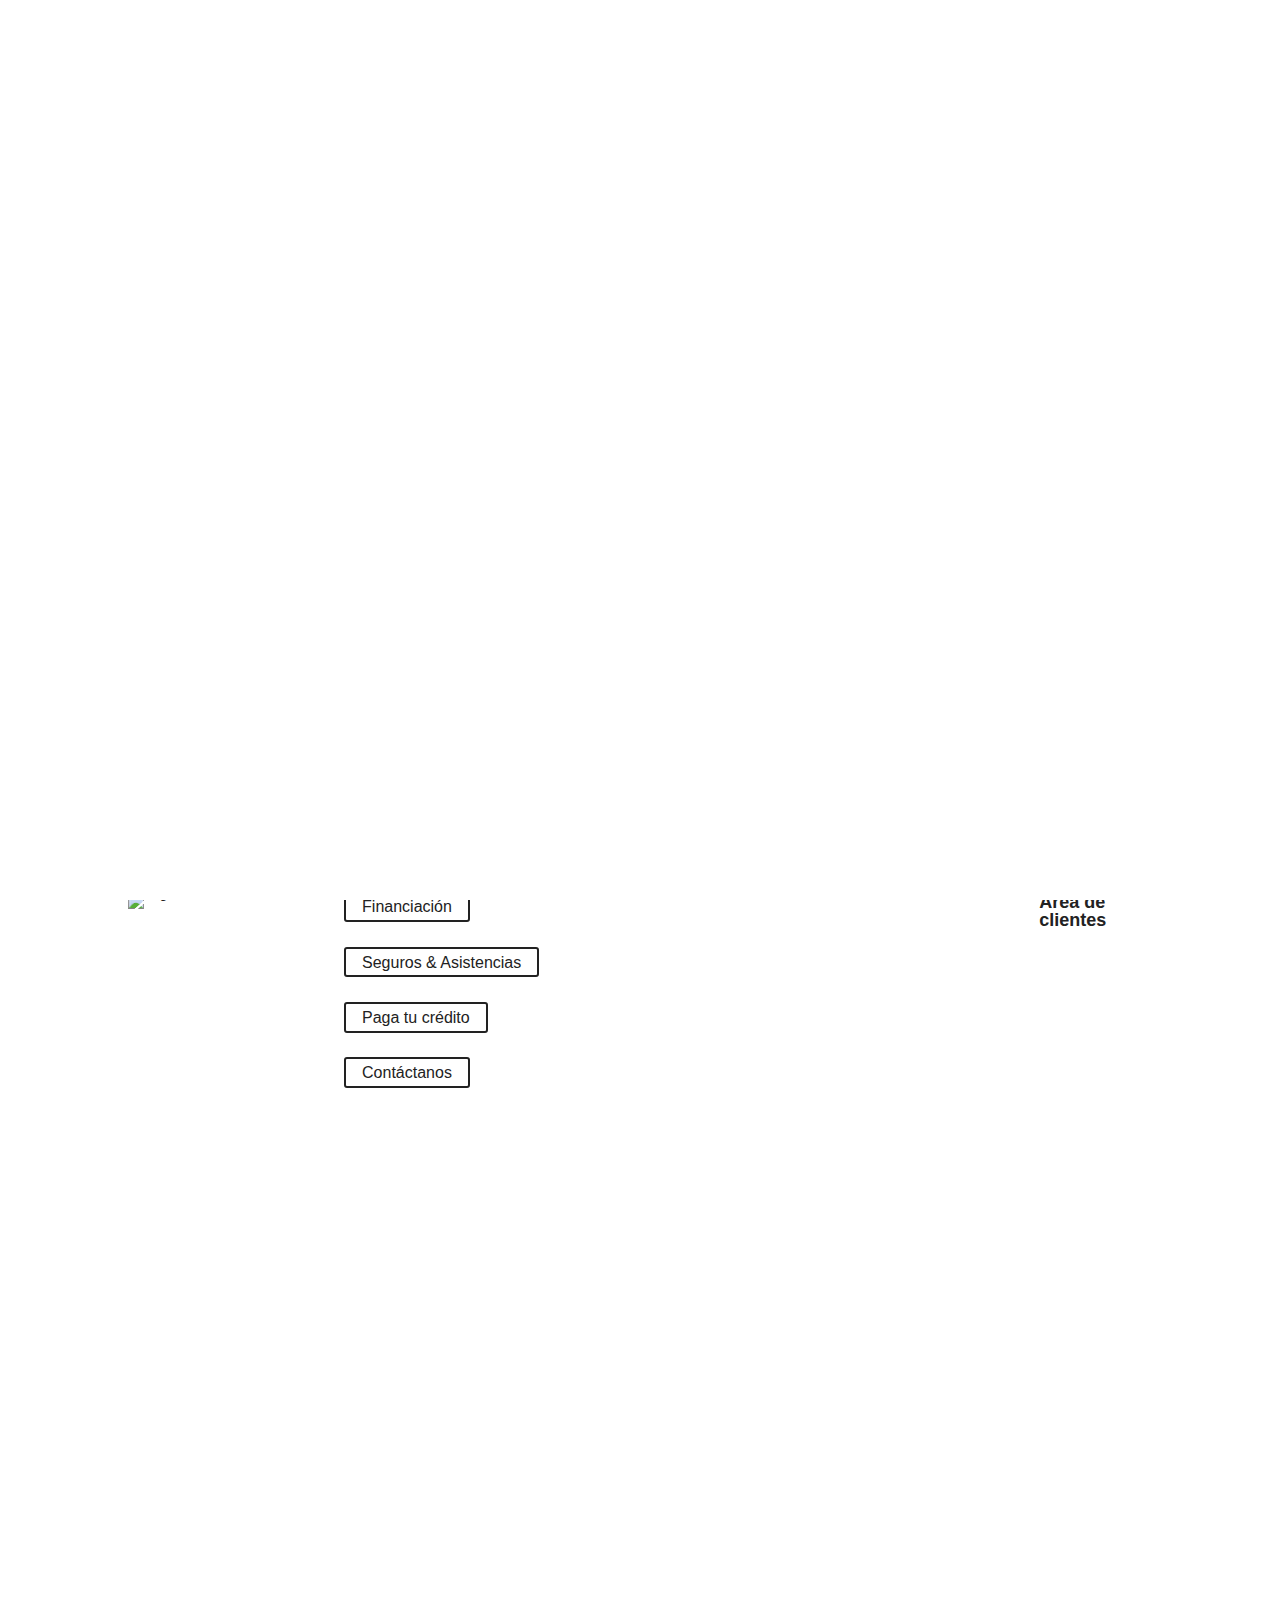
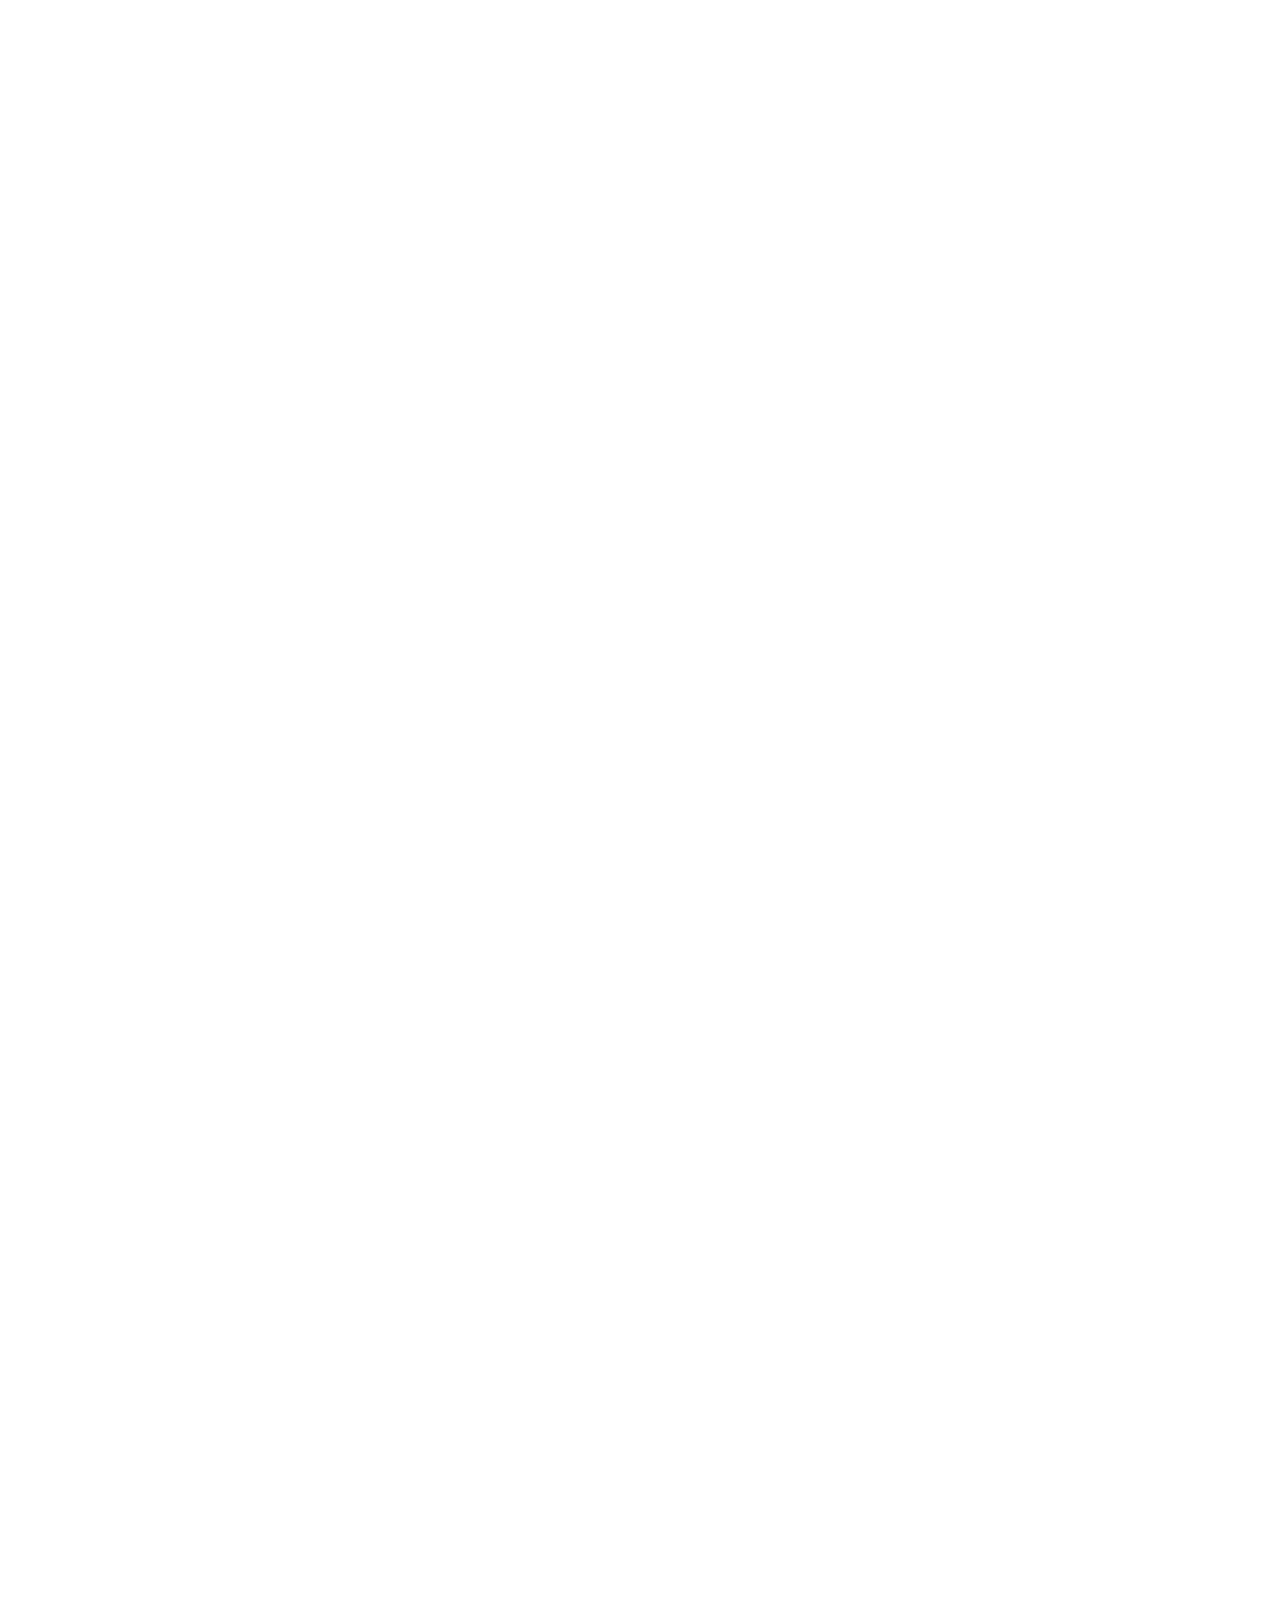
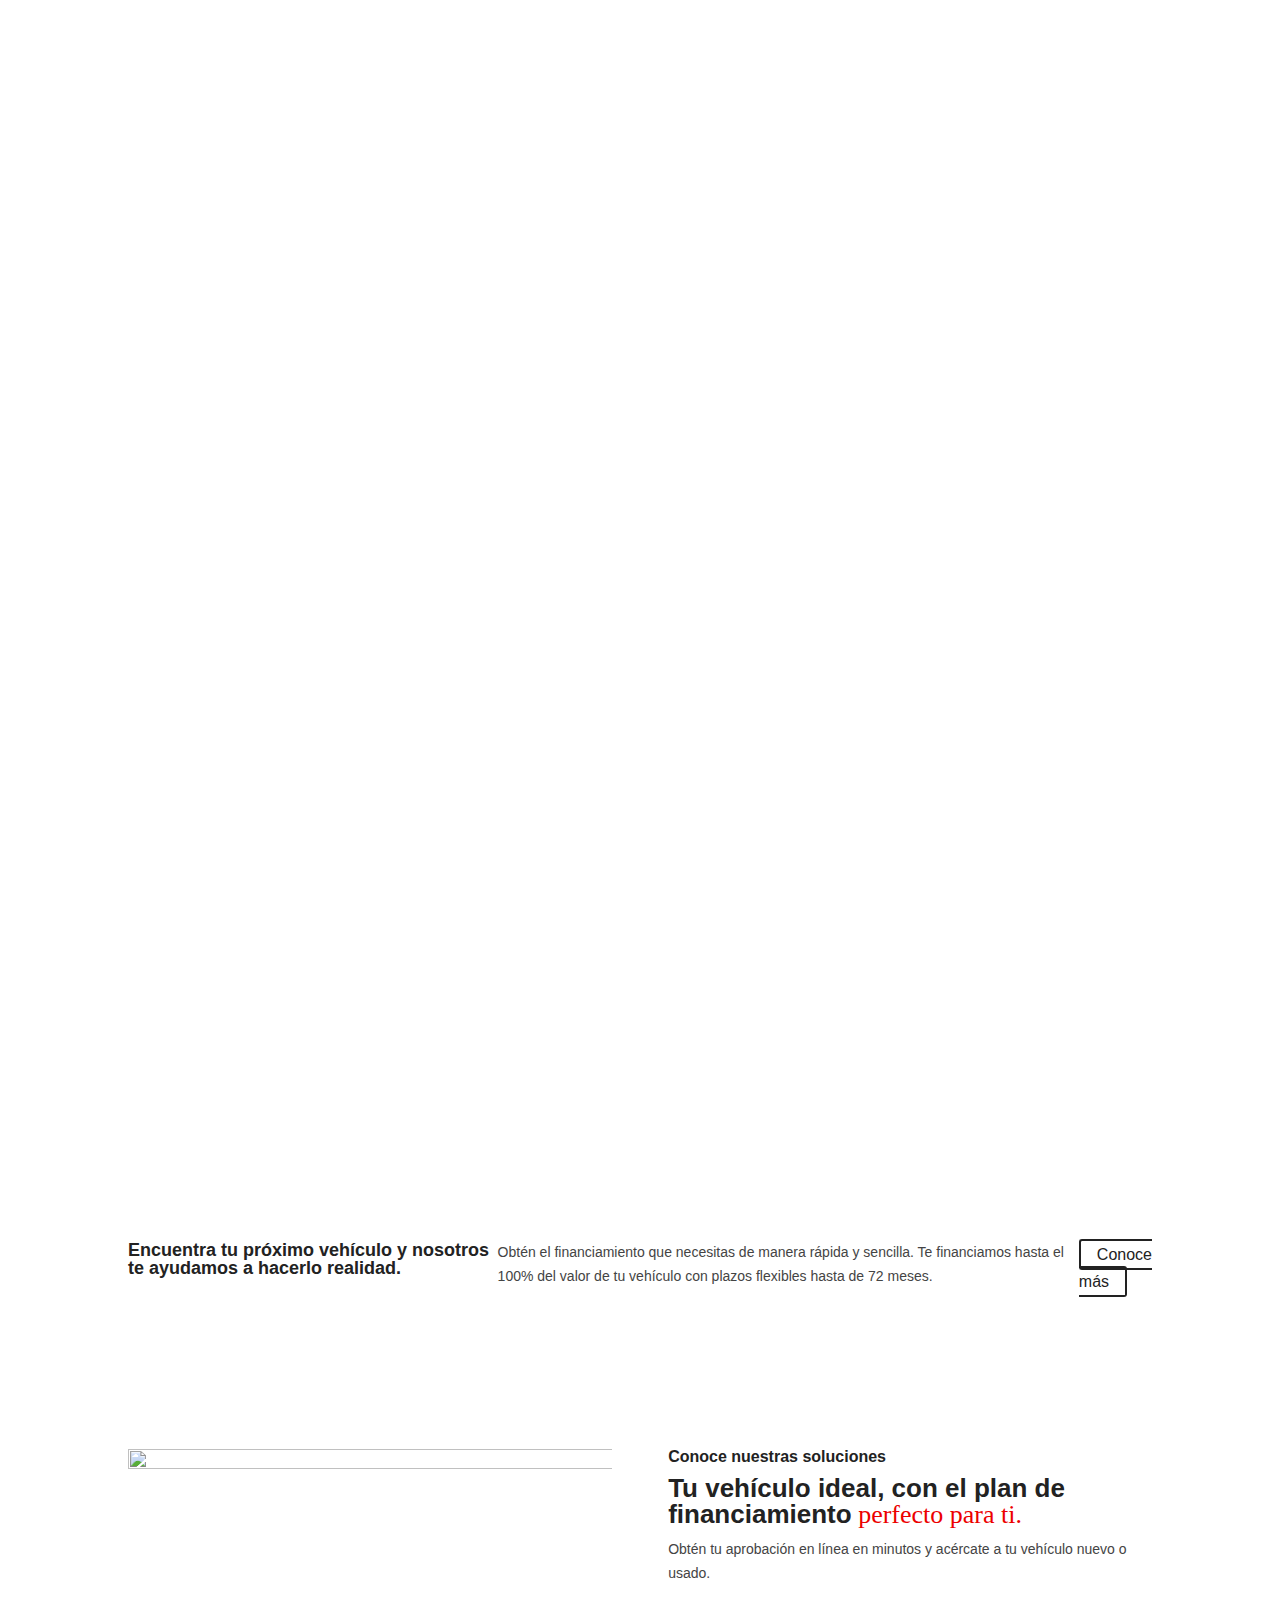
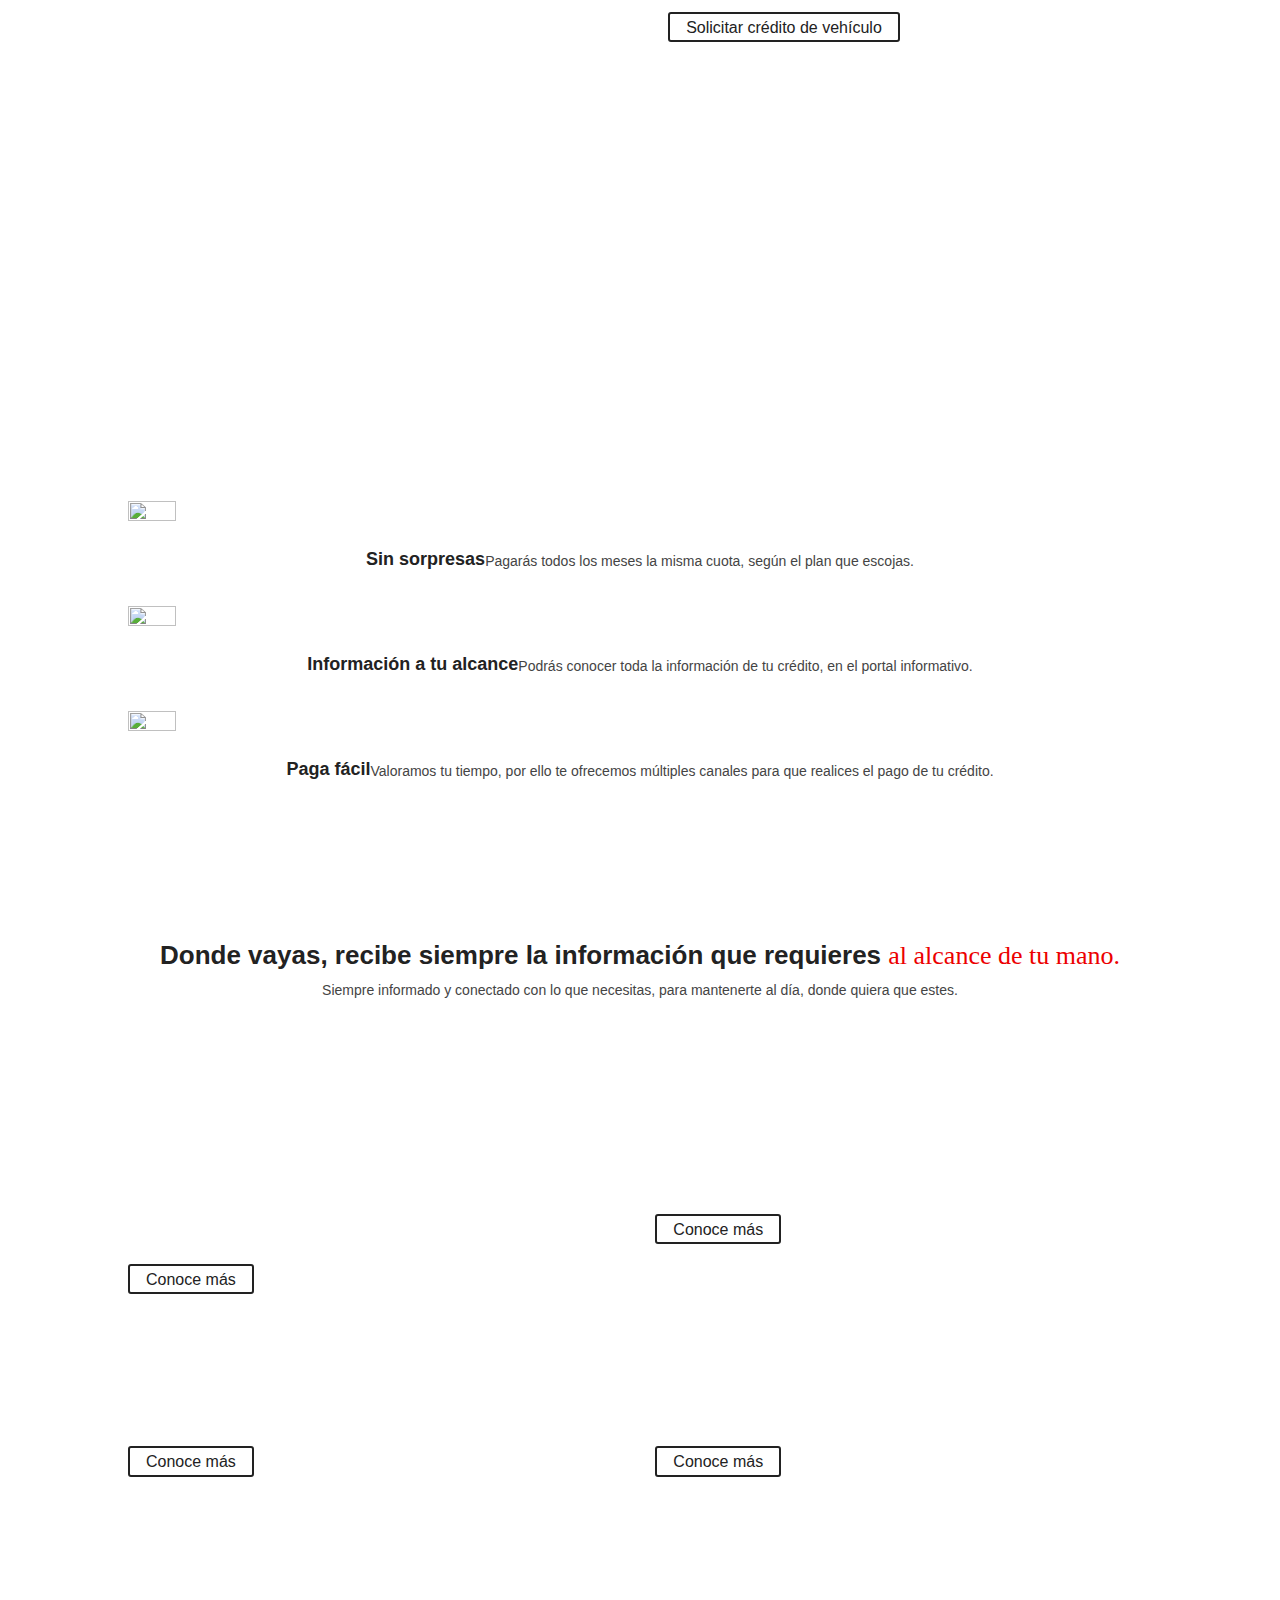
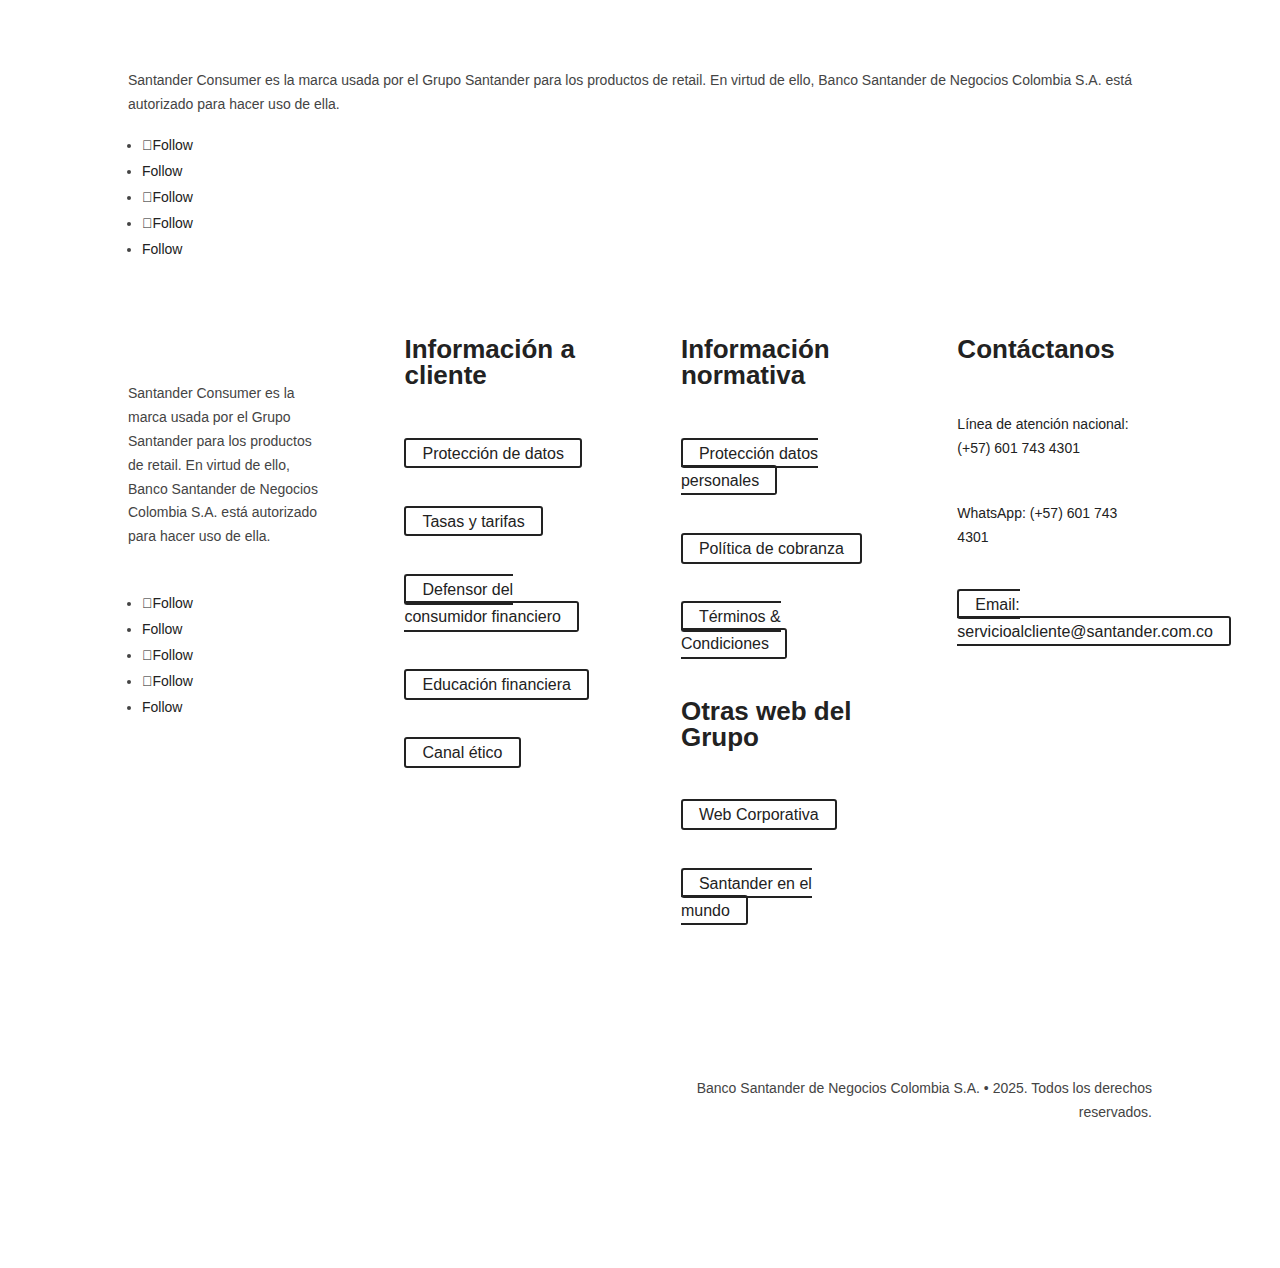
==== index.html @ 18ecd22e "deploy_01" ====
<!DOCTYPE html>
<html lang="en-US">
<head>
	<meta charset="UTF-8">
<meta http-equiv="X-UA-Compatible" content="IE=edge">
	<link rel="pingback" href="https://santanderfinancing.com/xmlrpc.php">

	<script type="text/javascript">document.documentElement.className = 'js';</script>
	
	<style id="et-divi-userfonts">@font-face { font-family: "Santander-Headline"; font-display: swap;  src: url("https://santanderfinancing.com/wp-content/uploads/et-fonts/SantanderMicroText-Bd.otf") format("opentype"); }@font-face { font-family: "SantanderMicroText"; font-display: swap;  src: url("https://santanderfinancing.com/wp-content/uploads/et-fonts/SantanderMicroText.otf") format("opentype"); }</style>
<meta name="robots" content="index, follow, max-image-preview:large, max-snippet:-1, max-video-preview:-1">
<script type="text/javascript">let jqueryParams=[],jQuery=function(r){return jqueryParams=[...jqueryParams,r],jQuery},$=function(r){return jqueryParams=[...jqueryParams,r],$};window.jQuery=jQuery,window.$=jQuery;let customHeadScripts=!1;jQuery.fn=jQuery.prototype={},$.fn=jQuery.prototype={},jQuery.noConflict=function(r){if(window.jQuery)return jQuery=window.jQuery,$=window.jQuery,customHeadScripts=!0,jQuery.noConflict},jQuery.ready=function(r){jqueryParams=[...jqueryParams,r]},$.ready=function(r){jqueryParams=[...jqueryParams,r]},jQuery.load=function(r){jqueryParams=[...jqueryParams,r]},$.load=function(r){jqueryParams=[...jqueryParams,r]},jQuery.fn.ready=function(r){jqueryParams=[...jqueryParams,r]},$.fn.ready=function(r){jqueryParams=[...jqueryParams,r]};</script>
	<!-- This site is optimized with the Yoast SEO plugin v24.2 - https://yoast.com/wordpress/plugins/seo/ -->
	<title>Santander Consumer | Financiamiento, Seguros, Medios de pago</title>
	<meta name="description" content="Conoce nuestros planes de financiamiento, seguros y opciones de pago. Accede al área de clientes y encuentra soluciones a tu medida.">
	<link rel="canonical" href="https://santanderfinancing.com/">
	<meta property="og:locale" content="en_US">
	<meta property="og:type" content="website">
	<meta property="og:title" content="Santander Consumer | Financiamiento, Seguros, Medios de pago">
	<meta property="og:description" content="Conoce nuestros planes de financiamiento, seguros y opciones de pago. Accede al área de clientes y encuentra soluciones a tu medida.">
	<meta property="og:url" content="https://santanderfinancing.com/">
	<meta property="og:site_name" content="Santander Consumer">
	<meta property="article:modified_time" content="2025-03-19T17:20:30+00:00">
	<meta name="twitter:card" content="summary_large_image">
	<script type="application/ld+json" class="yoast-schema-graph">{
	    "@context": "https://schema.org",
	    "@graph": [
	        {
	            "@type": "WebPage",
	            "@id": "https://santanderfinancing.com/",
	            "url": "https://santanderfinancing.com/",
	            "name": "Santander Consumer | Financiamiento, Seguros, Medios de pago",
	            "isPartOf": {
	                "@id": "https://santanderfinancing.com/#website"
	            },
	            "datePublished": "2024-10-29T21:16:27+00:00",
	            "dateModified": "2025-03-19T17:20:30+00:00",
	            "description": "Conoce nuestros planes de financiamiento, seguros y opciones de pago. Accede al área de clientes y encuentra soluciones a tu medida.",
	            "breadcrumb": {
	                "@id": "https://santanderfinancing.com/#breadcrumb"
	            },
	            "inLanguage": "en-US",
	            "potentialAction": [
	                {
	                    "@type": "ReadAction",
	                    "target": [
	                        "https://santanderfinancing.com/"
	                    ]
	                }
	            ]
	        },
	        {
	            "@type": "BreadcrumbList",
	            "@id": "https://santanderfinancing.com/#breadcrumb",
	            "itemListElement": [
	                {
	                    "@type": "ListItem",
	                    "position": 1,
	                    "name": "Home"
	                }
	            ]
	        },
	        {
	            "@type": "WebSite",
	            "@id": "https://santanderfinancing.com/#website",
	            "url": "https://santanderfinancing.com/",
	            "name": "Santander Consumer",
	            "description": "Sencillo Personal Justo",
	            "potentialAction": [
	                {
	                    "@type": "SearchAction",
	                    "target": {
	                        "@type": "EntryPoint",
	                        "urlTemplate": "https://santanderfinancing.com/?s={search_term_string}"
	                    },
	                    "query-input": {
	                        "@type": "PropertyValueSpecification",
	                        "valueRequired": true,
	                        "valueName": "search_term_string"
	                    }
	                }
	            ],
	            "inLanguage": "en-US"
	        }
	    ]
	}</script>
	<!-- / Yoast SEO plugin. -->


<link rel="dns-prefetch" href="//js.hs-scripts.com">
<link rel="dns-prefetch" href="//www.googletagmanager.com">
<link rel="alternate" type="application/rss+xml" title="Santander Consumer &raquo; Feed" href="https://santanderfinancing.com/feed/">
<link rel="alternate" type="application/rss+xml" title="Santander Consumer &raquo; Comments Feed" href="https://santanderfinancing.com/comments/feed/">
<meta content="Divi Child v.4.27.2.1728406408" name="generator">
<style id="wp-block-library-theme-inline-css" type="text/css">.wp-block-audio :where(figcaption){color:#555;font-size:13px;text-align:center}.is-dark-theme .wp-block-audio :where(figcaption){color:#ffffffa6}.wp-block-audio{margin:0 0 1em}.wp-block-code{border:1px solid #ccc;border-radius:4px;font-family:Menlo,Consolas,monaco,monospace;padding:.8em 1em}.wp-block-embed :where(figcaption){color:#555;font-size:13px;text-align:center}.is-dark-theme .wp-block-embed :where(figcaption){color:#ffffffa6}.wp-block-embed{margin:0 0 1em}.blocks-gallery-caption{color:#555;font-size:13px;text-align:center}.is-dark-theme .blocks-gallery-caption{color:#ffffffa6}:root :where(.wp-block-image figcaption){color:#555;font-size:13px;text-align:center}.is-dark-theme :root :where(.wp-block-image figcaption){color:#ffffffa6}.wp-block-image{margin:0 0 1em}.wp-block-pullquote{border-bottom:4px solid;border-top:4px solid;color:currentColor;margin-bottom:1.75em}.wp-block-pullquote cite,.wp-block-pullquote footer,.wp-block-pullquote__citation{color:currentColor;font-size:.8125em;font-style:normal;text-transform:uppercase}.wp-block-quote{border-left:.25em solid;margin:0 0 1.75em;padding-left:1em}.wp-block-quote cite,.wp-block-quote footer{color:currentColor;font-size:.8125em;font-style:normal;position:relative}.wp-block-quote:where(.has-text-align-right){border-left:none;border-right:.25em solid;padding-left:0;padding-right:1em}.wp-block-quote:where(.has-text-align-center){border:none;padding-left:0}.wp-block-quote.is-large,.wp-block-quote.is-style-large,.wp-block-quote:where(.is-style-plain){border:none}.wp-block-search .wp-block-search__label{font-weight:700}.wp-block-search__button{border:1px solid #ccc;padding:.375em .625em}:where(.wp-block-group.has-background){padding:1.25em 2.375em}.wp-block-separator.has-css-opacity{opacity:.4}.wp-block-separator{border:none;border-bottom:2px solid;margin-left:auto;margin-right:auto}.wp-block-separator.has-alpha-channel-opacity{opacity:1}.wp-block-separator:not(.is-style-wide):not(.is-style-dots){width:100px}.wp-block-separator.has-background:not(.is-style-dots){border-bottom:none;height:1px}.wp-block-separator.has-background:not(.is-style-wide):not(.is-style-dots){height:2px}.wp-block-table{margin:0 0 1em}.wp-block-table td,.wp-block-table th{word-break:normal}.wp-block-table :where(figcaption){color:#555;font-size:13px;text-align:center}.is-dark-theme .wp-block-table :where(figcaption){color:#ffffffa6}.wp-block-video :where(figcaption){color:#555;font-size:13px;text-align:center}.is-dark-theme .wp-block-video :where(figcaption){color:#ffffffa6}.wp-block-video{margin:0 0 1em}:root :where(.wp-block-template-part.has-background){margin-bottom:0;margin-top:0;padding:1.25em 2.375em}</style>
<style id="global-styles-inline-css" type="text/css">:root{--wp--preset--aspect-ratio--square: 1;--wp--preset--aspect-ratio--4-3: 4/3;--wp--preset--aspect-ratio--3-4: 3/4;--wp--preset--aspect-ratio--3-2: 3/2;--wp--preset--aspect-ratio--2-3: 2/3;--wp--preset--aspect-ratio--16-9: 16/9;--wp--preset--aspect-ratio--9-16: 9/16;--wp--preset--color--black: #000000;--wp--preset--color--cyan-bluish-gray: #abb8c3;--wp--preset--color--white: #ffffff;--wp--preset--color--pale-pink: #f78da7;--wp--preset--color--vivid-red: #cf2e2e;--wp--preset--color--luminous-vivid-orange: #ff6900;--wp--preset--color--luminous-vivid-amber: #fcb900;--wp--preset--color--light-green-cyan: #7bdcb5;--wp--preset--color--vivid-green-cyan: #00d084;--wp--preset--color--pale-cyan-blue: #8ed1fc;--wp--preset--color--vivid-cyan-blue: #0693e3;--wp--preset--color--vivid-purple: #9b51e0;--wp--preset--gradient--vivid-cyan-blue-to-vivid-purple: linear-gradient(135deg,rgba(6,147,227,1) 0%,rgb(155,81,224) 100%);--wp--preset--gradient--light-green-cyan-to-vivid-green-cyan: linear-gradient(135deg,rgb(122,220,180) 0%,rgb(0,208,130) 100%);--wp--preset--gradient--luminous-vivid-amber-to-luminous-vivid-orange: linear-gradient(135deg,rgba(252,185,0,1) 0%,rgba(255,105,0,1) 100%);--wp--preset--gradient--luminous-vivid-orange-to-vivid-red: linear-gradient(135deg,rgba(255,105,0,1) 0%,rgb(207,46,46) 100%);--wp--preset--gradient--very-light-gray-to-cyan-bluish-gray: linear-gradient(135deg,rgb(238,238,238) 0%,rgb(169,184,195) 100%);--wp--preset--gradient--cool-to-warm-spectrum: linear-gradient(135deg,rgb(74,234,220) 0%,rgb(151,120,209) 20%,rgb(207,42,186) 40%,rgb(238,44,130) 60%,rgb(251,105,98) 80%,rgb(254,248,76) 100%);--wp--preset--gradient--blush-light-purple: linear-gradient(135deg,rgb(255,206,236) 0%,rgb(152,150,240) 100%);--wp--preset--gradient--blush-bordeaux: linear-gradient(135deg,rgb(254,205,165) 0%,rgb(254,45,45) 50%,rgb(107,0,62) 100%);--wp--preset--gradient--luminous-dusk: linear-gradient(135deg,rgb(255,203,112) 0%,rgb(199,81,192) 50%,rgb(65,88,208) 100%);--wp--preset--gradient--pale-ocean: linear-gradient(135deg,rgb(255,245,203) 0%,rgb(182,227,212) 50%,rgb(51,167,181) 100%);--wp--preset--gradient--electric-grass: linear-gradient(135deg,rgb(202,248,128) 0%,rgb(113,206,126) 100%);--wp--preset--gradient--midnight: linear-gradient(135deg,rgb(2,3,129) 0%,rgb(40,116,252) 100%);--wp--preset--font-size--small: 13px;--wp--preset--font-size--medium: 20px;--wp--preset--font-size--large: 36px;--wp--preset--font-size--x-large: 42px;--wp--preset--spacing--20: 0.44rem;--wp--preset--spacing--30: 0.67rem;--wp--preset--spacing--40: 1rem;--wp--preset--spacing--50: 1.5rem;--wp--preset--spacing--60: 2.25rem;--wp--preset--spacing--70: 3.38rem;--wp--preset--spacing--80: 5.06rem;--wp--preset--shadow--natural: 6px 6px 9px rgba(0, 0, 0, 0.2);--wp--preset--shadow--deep: 12px 12px 50px rgba(0, 0, 0, 0.4);--wp--preset--shadow--sharp: 6px 6px 0px rgba(0, 0, 0, 0.2);--wp--preset--shadow--outlined: 6px 6px 0px -3px rgba(255, 255, 255, 1), 6px 6px rgba(0, 0, 0, 1);--wp--preset--shadow--crisp: 6px 6px 0px rgba(0, 0, 0, 1);}:root { --wp--style--global--content-size: 823px;--wp--style--global--wide-size: 1080px; }:where(body) { margin: 0; }.wp-site-blocks > .alignleft { float: left; margin-right: 2em; }.wp-site-blocks > .alignright { float: right; margin-left: 2em; }.wp-site-blocks > .aligncenter { justify-content: center; margin-left: auto; margin-right: auto; }:where(.is-layout-flex){gap: 0.5em;}:where(.is-layout-grid){gap: 0.5em;}.is-layout-flow > .alignleft{float: left;margin-inline-start: 0;margin-inline-end: 2em;}.is-layout-flow > .alignright{float: right;margin-inline-start: 2em;margin-inline-end: 0;}.is-layout-flow > .aligncenter{margin-left: auto !important;margin-right: auto !important;}.is-layout-constrained > .alignleft{float: left;margin-inline-start: 0;margin-inline-end: 2em;}.is-layout-constrained > .alignright{float: right;margin-inline-start: 2em;margin-inline-end: 0;}.is-layout-constrained > .aligncenter{margin-left: auto !important;margin-right: auto !important;}.is-layout-constrained > :where(:not(.alignleft):not(.alignright):not(.alignfull)){max-width: var(--wp--style--global--content-size);margin-left: auto !important;margin-right: auto !important;}.is-layout-constrained > .alignwide{max-width: var(--wp--style--global--wide-size);}body .is-layout-flex{display: flex;}.is-layout-flex{flex-wrap: wrap;align-items: center;}.is-layout-flex > :is(*, div){margin: 0;}body .is-layout-grid{display: grid;}.is-layout-grid > :is(*, div){margin: 0;}body{padding-top: 0px;padding-right: 0px;padding-bottom: 0px;padding-left: 0px;}:root :where(.wp-element-button, .wp-block-button__link){background-color: #32373c;border-width: 0;color: #fff;font-family: inherit;font-size: inherit;line-height: inherit;padding: calc(0.667em + 2px) calc(1.333em + 2px);text-decoration: none;}.has-black-color{color: var(--wp--preset--color--black) !important;}.has-cyan-bluish-gray-color{color: var(--wp--preset--color--cyan-bluish-gray) !important;}.has-white-color{color: var(--wp--preset--color--white) !important;}.has-pale-pink-color{color: var(--wp--preset--color--pale-pink) !important;}.has-vivid-red-color{color: var(--wp--preset--color--vivid-red) !important;}.has-luminous-vivid-orange-color{color: var(--wp--preset--color--luminous-vivid-orange) !important;}.has-luminous-vivid-amber-color{color: var(--wp--preset--color--luminous-vivid-amber) !important;}.has-light-green-cyan-color{color: var(--wp--preset--color--light-green-cyan) !important;}.has-vivid-green-cyan-color{color: var(--wp--preset--color--vivid-green-cyan) !important;}.has-pale-cyan-blue-color{color: var(--wp--preset--color--pale-cyan-blue) !important;}.has-vivid-cyan-blue-color{color: var(--wp--preset--color--vivid-cyan-blue) !important;}.has-vivid-purple-color{color: var(--wp--preset--color--vivid-purple) !important;}.has-black-background-color{background-color: var(--wp--preset--color--black) !important;}.has-cyan-bluish-gray-background-color{background-color: var(--wp--preset--color--cyan-bluish-gray) !important;}.has-white-background-color{background-color: var(--wp--preset--color--white) !important;}.has-pale-pink-background-color{background-color: var(--wp--preset--color--pale-pink) !important;}.has-vivid-red-background-color{background-color: var(--wp--preset--color--vivid-red) !important;}.has-luminous-vivid-orange-background-color{background-color: var(--wp--preset--color--luminous-vivid-orange) !important;}.has-luminous-vivid-amber-background-color{background-color: var(--wp--preset--color--luminous-vivid-amber) !important;}.has-light-green-cyan-background-color{background-color: var(--wp--preset--color--light-green-cyan) !important;}.has-vivid-green-cyan-background-color{background-color: var(--wp--preset--color--vivid-green-cyan) !important;}.has-pale-cyan-blue-background-color{background-color: var(--wp--preset--color--pale-cyan-blue) !important;}.has-vivid-cyan-blue-background-color{background-color: var(--wp--preset--color--vivid-cyan-blue) !important;}.has-vivid-purple-background-color{background-color: var(--wp--preset--color--vivid-purple) !important;}.has-black-border-color{border-color: var(--wp--preset--color--black) !important;}.has-cyan-bluish-gray-border-color{border-color: var(--wp--preset--color--cyan-bluish-gray) !important;}.has-white-border-color{border-color: var(--wp--preset--color--white) !important;}.has-pale-pink-border-color{border-color: var(--wp--preset--color--pale-pink) !important;}.has-vivid-red-border-color{border-color: var(--wp--preset--color--vivid-red) !important;}.has-luminous-vivid-orange-border-color{border-color: var(--wp--preset--color--luminous-vivid-orange) !important;}.has-luminous-vivid-amber-border-color{border-color: var(--wp--preset--color--luminous-vivid-amber) !important;}.has-light-green-cyan-border-color{border-color: var(--wp--preset--color--light-green-cyan) !important;}.has-vivid-green-cyan-border-color{border-color: var(--wp--preset--color--vivid-green-cyan) !important;}.has-pale-cyan-blue-border-color{border-color: var(--wp--preset--color--pale-cyan-blue) !important;}.has-vivid-cyan-blue-border-color{border-color: var(--wp--preset--color--vivid-cyan-blue) !important;}.has-vivid-purple-border-color{border-color: var(--wp--preset--color--vivid-purple) !important;}.has-vivid-cyan-blue-to-vivid-purple-gradient-background{background: var(--wp--preset--gradient--vivid-cyan-blue-to-vivid-purple) !important;}.has-light-green-cyan-to-vivid-green-cyan-gradient-background{background: var(--wp--preset--gradient--light-green-cyan-to-vivid-green-cyan) !important;}.has-luminous-vivid-amber-to-luminous-vivid-orange-gradient-background{background: var(--wp--preset--gradient--luminous-vivid-amber-to-luminous-vivid-orange) !important;}.has-luminous-vivid-orange-to-vivid-red-gradient-background{background: var(--wp--preset--gradient--luminous-vivid-orange-to-vivid-red) !important;}.has-very-light-gray-to-cyan-bluish-gray-gradient-background{background: var(--wp--preset--gradient--very-light-gray-to-cyan-bluish-gray) !important;}.has-cool-to-warm-spectrum-gradient-background{background: var(--wp--preset--gradient--cool-to-warm-spectrum) !important;}.has-blush-light-purple-gradient-background{background: var(--wp--preset--gradient--blush-light-purple) !important;}.has-blush-bordeaux-gradient-background{background: var(--wp--preset--gradient--blush-bordeaux) !important;}.has-luminous-dusk-gradient-background{background: var(--wp--preset--gradient--luminous-dusk) !important;}.has-pale-ocean-gradient-background{background: var(--wp--preset--gradient--pale-ocean) !important;}.has-electric-grass-gradient-background{background: var(--wp--preset--gradient--electric-grass) !important;}.has-midnight-gradient-background{background: var(--wp--preset--gradient--midnight) !important;}.has-small-font-size{font-size: var(--wp--preset--font-size--small) !important;}.has-medium-font-size{font-size: var(--wp--preset--font-size--medium) !important;}.has-large-font-size{font-size: var(--wp--preset--font-size--large) !important;}.has-x-large-font-size{font-size: var(--wp--preset--font-size--x-large) !important;}
:where(.wp-block-post-template.is-layout-flex){gap: 1.25em;}:where(.wp-block-post-template.is-layout-grid){gap: 1.25em;}
:where(.wp-block-columns.is-layout-flex){gap: 2em;}:where(.wp-block-columns.is-layout-grid){gap: 2em;}
:root :where(.wp-block-pullquote){font-size: 1.5em;line-height: 1.6;}</style>
<link rel="stylesheet" id="dica-lightbox-styles-css" href="https://santanderfinancing.com/wp-content/plugins/dg-divi-carousel/styles/light-box-styles.css?ver=2.0.26" type="text/css" media="all">
<link rel="stylesheet" id="swipe-style-css" href="https://santanderfinancing.com/wp-content/plugins/dg-divi-carousel/styles/swiper.min.css?ver=2.0.26" type="text/css" media="all">
<style id="divi-style-parent-inline-inline-css" type="text/css">/*!
Theme Name: Divi
Theme URI: http://www.elegantthemes.com/gallery/divi/
Version: 4.27.4
Description: Smart. Flexible. Beautiful. Divi is the most powerful theme in our collection.
Author: Elegant Themes
Author URI: http://www.elegantthemes.com
License: GNU General Public License v2
License URI: http://www.gnu.org/licenses/gpl-2.0.html
*/

a,abbr,acronym,address,applet,b,big,blockquote,body,center,cite,code,dd,del,dfn,div,dl,dt,em,fieldset,font,form,h1,h2,h3,h4,h5,h6,html,i,iframe,img,ins,kbd,label,legend,li,object,ol,p,pre,q,s,samp,small,span,strike,strong,sub,sup,tt,u,ul,var{margin:0;padding:0;border:0;outline:0;font-size:100%;-ms-text-size-adjust:100%;-webkit-text-size-adjust:100%;vertical-align:baseline;background:transparent}body{line-height:1}ol,ul{list-style:none}blockquote,q{quotes:none}blockquote:after,blockquote:before,q:after,q:before{content:"";content:none}blockquote{margin:20px 0 30px;border-left:5px solid;padding-left:20px}:focus{outline:0}del{text-decoration:line-through}pre{overflow:auto;padding:10px}figure{margin:0}table{border-collapse:collapse;border-spacing:0}article,aside,footer,header,hgroup,nav,section{display:block}body{font-family:Open Sans,Arial,sans-serif;font-size:14px;color:#666;background-color:#fff;line-height:1.7em;font-weight:500;-webkit-font-smoothing:antialiased;-moz-osx-font-smoothing:grayscale}body.page-template-page-template-blank-php #page-container{padding-top:0!important}body.et_cover_background{background-size:cover!important;background-position:top!important;background-repeat:no-repeat!important;background-attachment:fixed}a{color:#2ea3f2}a,a:hover{text-decoration:none}p{padding-bottom:1em}p:not(.has-background):last-of-type{padding-bottom:0}p.et_normal_padding{padding-bottom:1em}strong{font-weight:700}cite,em,i{font-style:italic}code,pre{font-family:Courier New,monospace;margin-bottom:10px}ins{text-decoration:none}sub,sup{height:0;line-height:1;position:relative;vertical-align:baseline}sup{bottom:.8em}sub{top:.3em}dl{margin:0 0 1.5em}dl dt{font-weight:700}dd{margin-left:1.5em}blockquote p{padding-bottom:0}embed,iframe,object,video{max-width:100%}h1,h2,h3,h4,h5,h6{color:#333;padding-bottom:10px;line-height:1em;font-weight:500}h1 a,h2 a,h3 a,h4 a,h5 a,h6 a{color:inherit}h1{font-size:30px}h2{font-size:26px}h3{font-size:22px}h4{font-size:18px}h5{font-size:16px}h6{font-size:14px}input{-webkit-appearance:none}input[type=checkbox]{-webkit-appearance:checkbox}input[type=radio]{-webkit-appearance:radio}input.text,input.title,input[type=email],input[type=password],input[type=tel],input[type=text],select,textarea{background-color:#fff;border:1px solid #bbb;padding:2px;color:#4e4e4e}input.text:focus,input.title:focus,input[type=text]:focus,select:focus,textarea:focus{border-color:#2d3940;color:#3e3e3e}input.text,input.title,input[type=text],select,textarea{margin:0}textarea{padding:4px}button,input,select,textarea{font-family:inherit}img{max-width:100%;height:auto}.clear{clear:both}br.clear{margin:0;padding:0}.pagination{clear:both}#et_search_icon:hover,.et-social-icon a:hover,.et_password_protected_form .et_submit_button,.form-submit .et_pb_buttontton.alt.disabled,.nav-single a,.posted_in a{color:#2ea3f2}.et-search-form,blockquote{border-color:#2ea3f2}#main-content{background-color:#fff}.container{width:80%;max-width:1080px;margin:auto;position:relative}body:not(.et-tb) #main-content .container,body:not(.et-tb-has-header) #main-content .container{padding-top:58px}.et_full_width_page #main-content .container:before{display:none}.main_title{margin-bottom:20px}.et_password_protected_form .et_submit_button:hover,.form-submit .et_pb_button:hover{background:rgba(0,0,0,.05)}.et_button_icon_visible .et_pb_button{padding-right:2em;padding-left:.7em}.et_button_icon_visible .et_pb_button:after{opacity:1;margin-left:0}.et_button_left .et_pb_button:hover:after{left:.15em}.et_button_left .et_pb_button:after{margin-left:0;left:1em}.et_button_icon_visible.et_button_left .et_pb_button,.et_button_left .et_pb_button:hover,.et_button_left .et_pb_module .et_pb_button:hover{padding-left:2em;padding-right:.7em}.et_button_icon_visible.et_button_left .et_pb_button:after,.et_button_left .et_pb_button:hover:after{left:.15em}.et_password_protected_form .et_submit_button:hover,.form-submit .et_pb_button:hover{padding:.3em 1em}.et_button_no_icon .et_pb_button:after{display:none}.et_button_no_icon.et_button_icon_visible.et_button_left .et_pb_button,.et_button_no_icon.et_button_left .et_pb_button:hover,.et_button_no_icon .et_pb_button,.et_button_no_icon .et_pb_button:hover{padding:.3em 1em!important}.et_button_custom_icon .et_pb_button:after{line-height:1.7em}.et_button_custom_icon.et_button_icon_visible .et_pb_button:after,.et_button_custom_icon .et_pb_button:hover:after{margin-left:.3em}#left-area .post_format-post-format-gallery .wp-block-gallery:first-of-type{padding:0;margin-bottom:-16px}.entry-content table:not(.variations){border:1px solid #eee;margin:0 0 15px;text-align:left;width:100%}.entry-content thead th,.entry-content tr th{color:#555;font-weight:700;padding:9px 24px}.entry-content tr td{border-top:1px solid #eee;padding:6px 24px}#left-area ul,.entry-content ul,.et-l--body ul,.et-l--footer ul,.et-l--header ul{list-style-type:disc;padding:0 0 23px 1em;line-height:26px}#left-area ol,.entry-content ol,.et-l--body ol,.et-l--footer ol,.et-l--header ol{list-style-type:decimal;list-style-position:inside;padding:0 0 23px;line-height:26px}#left-area ul li ul,.entry-content ul li ol{padding:2px 0 2px 20px}#left-area ol li ul,.entry-content ol li ol,.et-l--body ol li ol,.et-l--footer ol li ol,.et-l--header ol li ol{padding:2px 0 2px 35px}#left-area ul.wp-block-gallery{display:-webkit-box;display:-ms-flexbox;display:flex;-ms-flex-wrap:wrap;flex-wrap:wrap;list-style-type:none;padding:0}#left-area ul.products{padding:0!important;line-height:1.7!important;list-style:none!important}.gallery-item a{display:block}.gallery-caption,.gallery-item a{width:90%}#wpadminbar{z-index:100001}#left-area .post-meta{font-size:14px;padding-bottom:15px}#left-area .post-meta a{text-decoration:none;color:#666}#left-area .et_featured_image{padding-bottom:7px}.single .post{padding-bottom:25px}body.single .et_audio_content{margin-bottom:-6px}.nav-single a{text-decoration:none;color:#2ea3f2;font-size:14px;font-weight:400}.nav-previous{float:left}.nav-next{float:right}.et_password_protected_form p input{background-color:#eee;border:none!important;width:100%!important;border-radius:0!important;font-size:14px;color:#999!important;padding:16px!important;-webkit-box-sizing:border-box;box-sizing:border-box}.et_password_protected_form label{display:none}.et_password_protected_form .et_submit_button{font-family:inherit;display:block;float:right;margin:8px auto 0;cursor:pointer}.post-password-required p.nocomments.container{max-width:100%}.post-password-required p.nocomments.container:before{display:none}.aligncenter,div.post .new-post .aligncenter{display:block;margin-left:auto;margin-right:auto}.wp-caption{border:1px solid #ddd;text-align:center;background-color:#f3f3f3;margin-bottom:10px;max-width:96%;padding:8px}.wp-caption.alignleft{margin:0 30px 20px 0}.wp-caption.alignright{margin:0 0 20px 30px}.wp-caption img{margin:0;padding:0;border:0}.wp-caption p.wp-caption-text{font-size:12px;padding:0 4px 5px;margin:0}.alignright{float:right}.alignleft{float:left}img.alignleft{display:inline;float:left;margin-right:15px}img.alignright{display:inline;float:right;margin-left:15px}.page.et_pb_pagebuilder_layout #main-content{background-color:transparent}body #main-content .et_builder_inner_content>h1,body #main-content .et_builder_inner_content>h2,body #main-content .et_builder_inner_content>h3,body #main-content .et_builder_inner_content>h4,body #main-content .et_builder_inner_content>h5,body #main-content .et_builder_inner_content>h6{line-height:1.4em}body #main-content .et_builder_inner_content>p{line-height:1.7em}.wp-block-pullquote{margin:20px 0 30px}.wp-block-pullquote.has-background blockquote{border-left:none}.wp-block-group.has-background{padding:1.5em 1.5em .5em}@media (min-width:981px){#left-area{width:79.125%;padding-bottom:23px}#main-content .container:before{content:"";position:absolute;top:0;height:100%;width:1px;background-color:#e2e2e2}.et_full_width_page #left-area,.et_no_sidebar #left-area{float:none;width:100%!important}.et_full_width_page #left-area{padding-bottom:0}.et_no_sidebar #main-content .container:before{display:none}}@media (max-width:980px){#page-container{padding-top:80px}.et-tb #page-container,.et-tb-has-header #page-container{padding-top:0!important}#left-area,#sidebar{width:100%!important}#main-content .container:before{display:none!important}.et_full_width_page .et_gallery_item:nth-child(4n+1){clear:none}}@media print{#page-container{padding-top:0!important}}#wp-admin-bar-et-use-visual-builder a:before{font-family:ETmodules!important;content:"\e625";font-size:30px!important;width:28px;margin-top:-3px;color:#974df3!important}#wp-admin-bar-et-use-visual-builder:hover a:before{color:#fff!important}#wp-admin-bar-et-use-visual-builder:hover a,#wp-admin-bar-et-use-visual-builder a:hover{transition:background-color .5s ease;-webkit-transition:background-color .5s ease;-moz-transition:background-color .5s ease;background-color:#7e3bd0!important;color:#fff!important}* html .clearfix,:first-child+html .clearfix{zoom:1}.iphone .et_pb_section_video_bg video::-webkit-media-controls-start-playback-button{display:none!important;-webkit-appearance:none}.et_mobile_device .et_pb_section_parallax .et_pb_parallax_css{background-attachment:scroll}.et-social-facebook a.icon:before{content:"\e093"}.et-social-twitter a.icon:before{content:"\e094"}.et-social-google-plus a.icon:before{content:"\e096"}.et-social-instagram a.icon:before{content:"\e09a"}.et-social-rss a.icon:before{content:"\e09e"}.ai1ec-single-event:after{content:" ";display:table;clear:both}.evcal_event_details .evcal_evdata_cell .eventon_details_shading_bot.eventon_details_shading_bot{z-index:3}.wp-block-divi-layout{margin-bottom:1em}*{-webkit-box-sizing:border-box;box-sizing:border-box}#et-info-email:before,#et-info-phone:before,#et_search_icon:before,.comment-reply-link:after,.et-cart-info span:before,.et-pb-arrow-next:before,.et-pb-arrow-prev:before,.et-social-icon a:before,.et_audio_container .mejs-playpause-button button:before,.et_audio_container .mejs-volume-button button:before,.et_overlay:before,.et_password_protected_form .et_submit_button:after,.et_pb_button:after,.et_pb_contact_reset:after,.et_pb_contact_submit:after,.et_pb_font_icon:before,.et_pb_newsletter_button:after,.et_pb_pricing_table_button:after,.et_pb_promo_button:after,.et_pb_testimonial:before,.et_pb_toggle_title:before,.form-submit .et_pb_button:after,.mobile_menu_bar:before,a.et_pb_more_button:after{font-family:ETmodules!important;speak:none;font-style:normal;font-weight:400;-webkit-font-feature-settings:normal;font-feature-settings:normal;font-variant:normal;text-transform:none;line-height:1;-webkit-font-smoothing:antialiased;-moz-osx-font-smoothing:grayscale;text-shadow:0 0;direction:ltr}.et-pb-icon,.et_pb_custom_button_icon.et_pb_button:after,.et_pb_login .et_pb_custom_button_icon.et_pb_button:after,.et_pb_woo_custom_button_icon .button.et_pb_custom_button_icon.et_pb_button:after,.et_pb_woo_custom_button_icon .button.et_pb_custom_button_icon.et_pb_button:hover:after{content:attr(data-icon)}.et-pb-icon{font-family:ETmodules;speak:none;font-weight:400;-webkit-font-feature-settings:normal;font-feature-settings:normal;font-variant:normal;text-transform:none;line-height:1;-webkit-font-smoothing:antialiased;font-size:96px;font-style:normal;display:inline-block;-webkit-box-sizing:border-box;box-sizing:border-box;direction:ltr}#et-ajax-saving{display:none;-webkit-transition:background .3s,-webkit-box-shadow .3s;transition:background .3s,-webkit-box-shadow .3s;transition:background .3s,box-shadow .3s;transition:background .3s,box-shadow .3s,-webkit-box-shadow .3s;-webkit-box-shadow:rgba(0,139,219,.247059) 0 0 60px;box-shadow:0 0 60px rgba(0,139,219,.247059);position:fixed;top:50%;left:50%;width:50px;height:50px;background:#fff;border-radius:50px;margin:-25px 0 0 -25px;z-index:999999;text-align:center}#et-ajax-saving img{margin:9px}.et-safe-mode-indicator,.et-safe-mode-indicator:focus,.et-safe-mode-indicator:hover{-webkit-box-shadow:0 5px 10px rgba(41,196,169,.15);box-shadow:0 5px 10px rgba(41,196,169,.15);background:#29c4a9;color:#fff;font-size:14px;font-weight:600;padding:12px;line-height:16px;border-radius:3px;position:fixed;bottom:30px;right:30px;z-index:999999;text-decoration:none;font-family:Open Sans,sans-serif;-webkit-font-smoothing:antialiased;-moz-osx-font-smoothing:grayscale}.et_pb_button{font-size:20px;font-weight:500;padding:.3em 1em;line-height:1.7em!important;background-color:transparent;background-size:cover;background-position:50%;background-repeat:no-repeat;border:2px solid;border-radius:3px;-webkit-transition-duration:.2s;transition-duration:.2s;-webkit-transition-property:all!important;transition-property:all!important}.et_pb_button,.et_pb_button_inner{position:relative}.et_pb_button:hover,.et_pb_module .et_pb_button:hover{border:2px solid transparent;padding:.3em 2em .3em .7em}.et_pb_button:hover{background-color:hsla(0,0%,100%,.2)}.et_pb_bg_layout_light.et_pb_button:hover,.et_pb_bg_layout_light .et_pb_button:hover{background-color:rgba(0,0,0,.05)}.et_pb_button:after,.et_pb_button:before{font-size:32px;line-height:1em;content:"\35";opacity:0;position:absolute;margin-left:-1em;-webkit-transition:all .2s;transition:all .2s;text-transform:none;-webkit-font-feature-settings:"kern" off;font-feature-settings:"kern" off;font-variant:none;font-style:normal;font-weight:400;text-shadow:none}.et_pb_button.et_hover_enabled:hover:after,.et_pb_button.et_pb_hovered:hover:after{-webkit-transition:none!important;transition:none!important}.et_pb_button:before{display:none}.et_pb_button:hover:after{opacity:1;margin-left:0}.et_pb_column_1_3 h1,.et_pb_column_1_4 h1,.et_pb_column_1_5 h1,.et_pb_column_1_6 h1,.et_pb_column_2_5 h1{font-size:26px}.et_pb_column_1_3 h2,.et_pb_column_1_4 h2,.et_pb_column_1_5 h2,.et_pb_column_1_6 h2,.et_pb_column_2_5 h2{font-size:23px}.et_pb_column_1_3 h3,.et_pb_column_1_4 h3,.et_pb_column_1_5 h3,.et_pb_column_1_6 h3,.et_pb_column_2_5 h3{font-size:20px}.et_pb_column_1_3 h4,.et_pb_column_1_4 h4,.et_pb_column_1_5 h4,.et_pb_column_1_6 h4,.et_pb_column_2_5 h4{font-size:18px}.et_pb_column_1_3 h5,.et_pb_column_1_4 h5,.et_pb_column_1_5 h5,.et_pb_column_1_6 h5,.et_pb_column_2_5 h5{font-size:16px}.et_pb_column_1_3 h6,.et_pb_column_1_4 h6,.et_pb_column_1_5 h6,.et_pb_column_1_6 h6,.et_pb_column_2_5 h6{font-size:15px}.et_pb_bg_layout_dark,.et_pb_bg_layout_dark h1,.et_pb_bg_layout_dark h2,.et_pb_bg_layout_dark h3,.et_pb_bg_layout_dark h4,.et_pb_bg_layout_dark h5,.et_pb_bg_layout_dark h6{color:#fff!important}.et_pb_module.et_pb_text_align_left{text-align:left}.et_pb_module.et_pb_text_align_center{text-align:center}.et_pb_module.et_pb_text_align_right{text-align:right}.et_pb_module.et_pb_text_align_justified{text-align:justify}.clearfix:after{visibility:hidden;display:block;font-size:0;content:" ";clear:both;height:0}.et_pb_bg_layout_light .et_pb_more_button{color:#2ea3f2}.et_builder_inner_content{position:relative;z-index:1}header .et_builder_inner_content{z-index:2}.et_pb_css_mix_blend_mode_passthrough{mix-blend-mode:unset!important}.et_pb_image_container{margin:-20px -20px 29px}.et_pb_module_inner{position:relative}.et_hover_enabled_preview{z-index:2}.et_hover_enabled:hover{position:relative;z-index:2}.et_pb_all_tabs,.et_pb_module,.et_pb_posts_nav a,.et_pb_tab,.et_pb_with_background{position:relative;background-size:cover;background-position:50%;background-repeat:no-repeat}.et_pb_background_mask,.et_pb_background_pattern{bottom:0;left:0;position:absolute;right:0;top:0}.et_pb_background_mask{background-size:calc(100% + 2px) calc(100% + 2px);background-repeat:no-repeat;background-position:50%;overflow:hidden}.et_pb_background_pattern{background-position:0 0;background-repeat:repeat}.et_pb_with_border{position:relative;border:0 solid #333}.post-password-required .et_pb_row{padding:0;width:100%}.post-password-required .et_password_protected_form{min-height:0}body.et_pb_pagebuilder_layout.et_pb_show_title .post-password-required .et_password_protected_form h1,body:not(.et_pb_pagebuilder_layout) .post-password-required .et_password_protected_form h1{display:none}.et_pb_no_bg{padding:0!important}.et_overlay.et_pb_inline_icon:before,.et_pb_inline_icon:before{content:attr(data-icon)}.et_pb_more_button{color:inherit;text-shadow:none;text-decoration:none;display:inline-block;margin-top:20px}.et_parallax_bg_wrap{overflow:hidden;position:absolute;top:0;right:0;bottom:0;left:0}.et_parallax_bg{background-repeat:no-repeat;background-position:top;background-size:cover;position:absolute;bottom:0;left:0;width:100%;height:100%;display:block}.et_parallax_bg.et_parallax_bg__hover,.et_parallax_bg.et_parallax_bg_phone,.et_parallax_bg.et_parallax_bg_tablet,.et_parallax_gradient.et_parallax_gradient__hover,.et_parallax_gradient.et_parallax_gradient_phone,.et_parallax_gradient.et_parallax_gradient_tablet,.et_pb_section_parallax_hover:hover .et_parallax_bg:not(.et_parallax_bg__hover),.et_pb_section_parallax_hover:hover .et_parallax_gradient:not(.et_parallax_gradient__hover){display:none}.et_pb_section_parallax_hover:hover .et_parallax_bg.et_parallax_bg__hover,.et_pb_section_parallax_hover:hover .et_parallax_gradient.et_parallax_gradient__hover{display:block}.et_parallax_gradient{bottom:0;display:block;left:0;position:absolute;right:0;top:0}.et_pb_module.et_pb_section_parallax,.et_pb_posts_nav a.et_pb_section_parallax,.et_pb_tab.et_pb_section_parallax{position:relative}.et_pb_section_parallax .et_pb_parallax_css,.et_pb_slides .et_parallax_bg.et_pb_parallax_css{background-attachment:fixed}body.et-bfb .et_pb_section_parallax .et_pb_parallax_css,body.et-bfb .et_pb_slides .et_parallax_bg.et_pb_parallax_css{background-attachment:scroll;bottom:auto}.et_pb_section_parallax.et_pb_column .et_pb_module,.et_pb_section_parallax.et_pb_row .et_pb_column,.et_pb_section_parallax.et_pb_row .et_pb_module{z-index:9;position:relative}.et_pb_more_button:hover:after{opacity:1;margin-left:0}.et_pb_preload .et_pb_section_video_bg,.et_pb_preload>div{visibility:hidden}.et_pb_preload,.et_pb_section.et_pb_section_video.et_pb_preload{position:relative;background:#464646!important}.et_pb_preload:before{content:"";position:absolute;top:50%;left:50%;background:url(https://santanderfinancing.com/wp-content/themes/Divi/includes/builder/styles/images/preloader.gif) no-repeat;border-radius:32px;width:32px;height:32px;margin:-16px 0 0 -16px}.box-shadow-overlay{position:absolute;top:0;left:0;width:100%;height:100%;z-index:10;pointer-events:none}.et_pb_section>.box-shadow-overlay~.et_pb_row{z-index:11}body.safari .section_has_divider{will-change:transform}.et_pb_row>.box-shadow-overlay{z-index:8}.has-box-shadow-overlay{position:relative}.et_clickable{cursor:pointer}.screen-reader-text{border:0;clip:rect(1px,1px,1px,1px);-webkit-clip-path:inset(50%);clip-path:inset(50%);height:1px;margin:-1px;overflow:hidden;padding:0;position:absolute!important;width:1px;word-wrap:normal!important}.et_multi_view_hidden,.et_multi_view_hidden_image{display:none!important}@keyframes multi-view-image-fade{0%{opacity:0}10%{opacity:.1}20%{opacity:.2}30%{opacity:.3}40%{opacity:.4}50%{opacity:.5}60%{opacity:.6}70%{opacity:.7}80%{opacity:.8}90%{opacity:.9}to{opacity:1}}.et_multi_view_image__loading{visibility:hidden}.et_multi_view_image__loaded{-webkit-animation:multi-view-image-fade .5s;animation:multi-view-image-fade .5s}#et-pb-motion-effects-offset-tracker{visibility:hidden!important;opacity:0;position:absolute;top:0;left:0}.et-pb-before-scroll-animation{opacity:0}header.et-l.et-l--header:after{clear:both;display:block;content:""}.et_pb_module{-webkit-animation-timing-function:linear;animation-timing-function:linear;-webkit-animation-duration:.2s;animation-duration:.2s}@-webkit-keyframes fadeBottom{0%{opacity:0;-webkit-transform:translateY(10%);transform:translateY(10%)}to{opacity:1;-webkit-transform:translateY(0);transform:translateY(0)}}@keyframes fadeBottom{0%{opacity:0;-webkit-transform:translateY(10%);transform:translateY(10%)}to{opacity:1;-webkit-transform:translateY(0);transform:translateY(0)}}@-webkit-keyframes fadeLeft{0%{opacity:0;-webkit-transform:translateX(-10%);transform:translateX(-10%)}to{opacity:1;-webkit-transform:translateX(0);transform:translateX(0)}}@keyframes fadeLeft{0%{opacity:0;-webkit-transform:translateX(-10%);transform:translateX(-10%)}to{opacity:1;-webkit-transform:translateX(0);transform:translateX(0)}}@-webkit-keyframes fadeRight{0%{opacity:0;-webkit-transform:translateX(10%);transform:translateX(10%)}to{opacity:1;-webkit-transform:translateX(0);transform:translateX(0)}}@keyframes fadeRight{0%{opacity:0;-webkit-transform:translateX(10%);transform:translateX(10%)}to{opacity:1;-webkit-transform:translateX(0);transform:translateX(0)}}@-webkit-keyframes fadeTop{0%{opacity:0;-webkit-transform:translateY(-10%);transform:translateY(-10%)}to{opacity:1;-webkit-transform:translateX(0);transform:translateX(0)}}@keyframes fadeTop{0%{opacity:0;-webkit-transform:translateY(-10%);transform:translateY(-10%)}to{opacity:1;-webkit-transform:translateX(0);transform:translateX(0)}}@-webkit-keyframes fadeIn{0%{opacity:0}to{opacity:1}}@keyframes fadeIn{0%{opacity:0}to{opacity:1}}.et-waypoint:not(.et_pb_counters){opacity:0}@media (min-width:981px){.et_pb_section.et_section_specialty div.et_pb_row .et_pb_column .et_pb_column .et_pb_module.et-last-child,.et_pb_section.et_section_specialty div.et_pb_row .et_pb_column .et_pb_column .et_pb_module:last-child,.et_pb_section.et_section_specialty div.et_pb_row .et_pb_column .et_pb_row_inner .et_pb_column .et_pb_module.et-last-child,.et_pb_section.et_section_specialty div.et_pb_row .et_pb_column .et_pb_row_inner .et_pb_column .et_pb_module:last-child,.et_pb_section div.et_pb_row .et_pb_column .et_pb_module.et-last-child,.et_pb_section div.et_pb_row .et_pb_column .et_pb_module:last-child{margin-bottom:0}}@media (max-width:980px){.et_overlay.et_pb_inline_icon_tablet:before,.et_pb_inline_icon_tablet:before{content:attr(data-icon-tablet)}.et_parallax_bg.et_parallax_bg_tablet_exist,.et_parallax_gradient.et_parallax_gradient_tablet_exist{display:none}.et_parallax_bg.et_parallax_bg_tablet,.et_parallax_gradient.et_parallax_gradient_tablet{display:block}.et_pb_column .et_pb_module{margin-bottom:30px}.et_pb_row .et_pb_column .et_pb_module.et-last-child,.et_pb_row .et_pb_column .et_pb_module:last-child,.et_section_specialty .et_pb_row .et_pb_column .et_pb_module.et-last-child,.et_section_specialty .et_pb_row .et_pb_column .et_pb_module:last-child{margin-bottom:0}.et_pb_more_button{display:inline-block!important}.et_pb_bg_layout_light_tablet.et_pb_button,.et_pb_bg_layout_light_tablet.et_pb_module.et_pb_button,.et_pb_bg_layout_light_tablet .et_pb_more_button{color:#2ea3f2}.et_pb_bg_layout_light_tablet .et_pb_forgot_password a{color:#666}.et_pb_bg_layout_light_tablet h1,.et_pb_bg_layout_light_tablet h2,.et_pb_bg_layout_light_tablet h3,.et_pb_bg_layout_light_tablet h4,.et_pb_bg_layout_light_tablet h5,.et_pb_bg_layout_light_tablet h6{color:#333!important}.et_pb_module .et_pb_bg_layout_light_tablet.et_pb_button{color:#2ea3f2!important}.et_pb_bg_layout_light_tablet{color:#666!important}.et_pb_bg_layout_dark_tablet,.et_pb_bg_layout_dark_tablet h1,.et_pb_bg_layout_dark_tablet h2,.et_pb_bg_layout_dark_tablet h3,.et_pb_bg_layout_dark_tablet h4,.et_pb_bg_layout_dark_tablet h5,.et_pb_bg_layout_dark_tablet h6{color:#fff!important}.et_pb_bg_layout_dark_tablet.et_pb_button,.et_pb_bg_layout_dark_tablet.et_pb_module.et_pb_button,.et_pb_bg_layout_dark_tablet .et_pb_more_button{color:inherit}.et_pb_bg_layout_dark_tablet .et_pb_forgot_password a{color:#fff}.et_pb_module.et_pb_text_align_left-tablet{text-align:left}.et_pb_module.et_pb_text_align_center-tablet{text-align:center}.et_pb_module.et_pb_text_align_right-tablet{text-align:right}.et_pb_module.et_pb_text_align_justified-tablet{text-align:justify}}@media (max-width:767px){.et_pb_more_button{display:inline-block!important}.et_overlay.et_pb_inline_icon_phone:before,.et_pb_inline_icon_phone:before{content:attr(data-icon-phone)}.et_parallax_bg.et_parallax_bg_phone_exist,.et_parallax_gradient.et_parallax_gradient_phone_exist{display:none}.et_parallax_bg.et_parallax_bg_phone,.et_parallax_gradient.et_parallax_gradient_phone{display:block}.et-hide-mobile{display:none!important}.et_pb_bg_layout_light_phone.et_pb_button,.et_pb_bg_layout_light_phone.et_pb_module.et_pb_button,.et_pb_bg_layout_light_phone .et_pb_more_button{color:#2ea3f2}.et_pb_bg_layout_light_phone .et_pb_forgot_password a{color:#666}.et_pb_bg_layout_light_phone h1,.et_pb_bg_layout_light_phone h2,.et_pb_bg_layout_light_phone h3,.et_pb_bg_layout_light_phone h4,.et_pb_bg_layout_light_phone h5,.et_pb_bg_layout_light_phone h6{color:#333!important}.et_pb_module .et_pb_bg_layout_light_phone.et_pb_button{color:#2ea3f2!important}.et_pb_bg_layout_light_phone{color:#666!important}.et_pb_bg_layout_dark_phone,.et_pb_bg_layout_dark_phone h1,.et_pb_bg_layout_dark_phone h2,.et_pb_bg_layout_dark_phone h3,.et_pb_bg_layout_dark_phone h4,.et_pb_bg_layout_dark_phone h5,.et_pb_bg_layout_dark_phone h6{color:#fff!important}.et_pb_bg_layout_dark_phone.et_pb_button,.et_pb_bg_layout_dark_phone.et_pb_module.et_pb_button,.et_pb_bg_layout_dark_phone .et_pb_more_button{color:inherit}.et_pb_module .et_pb_bg_layout_dark_phone.et_pb_button{color:#fff!important}.et_pb_bg_layout_dark_phone .et_pb_forgot_password a{color:#fff}.et_pb_module.et_pb_text_align_left-phone{text-align:left}.et_pb_module.et_pb_text_align_center-phone{text-align:center}.et_pb_module.et_pb_text_align_right-phone{text-align:right}.et_pb_module.et_pb_text_align_justified-phone{text-align:justify}}@media (max-width:479px){a.et_pb_more_button{display:block}}@media (min-width:768px) and (max-width:980px){[data-et-multi-view-load-tablet-hidden=true]:not(.et_multi_view_swapped){display:none!important}}@media (max-width:767px){[data-et-multi-view-load-phone-hidden=true]:not(.et_multi_view_swapped){display:none!important}}.et_pb_menu.et_pb_menu--style-inline_centered_logo .et_pb_menu__menu nav ul{-webkit-box-pack:center;-ms-flex-pack:center;justify-content:center}@-webkit-keyframes multi-view-image-fade{0%{-webkit-transform:scale(1);transform:scale(1);opacity:1}50%{-webkit-transform:scale(1.01);transform:scale(1.01);opacity:1}to{-webkit-transform:scale(1);transform:scale(1);opacity:1}}</style>
<style id="divi-dynamic-critical-inline-css" type="text/css">@font-face{font-family:ETmodules;font-display:block;src:url(https://santanderfinancing.com/wp-content/themes/Divi/core/admin/fonts/modules/all/modules.eot);src:url(https://santanderfinancing.com/wp-content/themes/Divi/core/admin/fonts/modules/all/modules.eot#iefix) format("embedded-opentype"),url(https://santanderfinancing.com/wp-content/themes/Divi/core/admin/fonts/modules/all/modules.woff) format("woff"),url(https://santanderfinancing.com/wp-content/themes/Divi/core/admin/fonts/modules/all/modules.ttf) format("truetype"),url(https://santanderfinancing.com/wp-content/themes/Divi/core/admin/fonts/modules/all/modules.svg#ETmodules) format("svg");font-weight:400;font-style:normal}
@media (min-width:981px){.et_pb_gutters3 .et_pb_column,.et_pb_gutters3.et_pb_row .et_pb_column{margin-right:5.5%}.et_pb_gutters3 .et_pb_column_4_4,.et_pb_gutters3.et_pb_row .et_pb_column_4_4{width:100%}.et_pb_gutters3 .et_pb_column_4_4 .et_pb_module,.et_pb_gutters3.et_pb_row .et_pb_column_4_4 .et_pb_module{margin-bottom:2.75%}.et_pb_gutters3 .et_pb_column_3_4,.et_pb_gutters3.et_pb_row .et_pb_column_3_4{width:73.625%}.et_pb_gutters3 .et_pb_column_3_4 .et_pb_module,.et_pb_gutters3.et_pb_row .et_pb_column_3_4 .et_pb_module{margin-bottom:3.735%}.et_pb_gutters3 .et_pb_column_2_3,.et_pb_gutters3.et_pb_row .et_pb_column_2_3{width:64.833%}.et_pb_gutters3 .et_pb_column_2_3 .et_pb_module,.et_pb_gutters3.et_pb_row .et_pb_column_2_3 .et_pb_module{margin-bottom:4.242%}.et_pb_gutters3 .et_pb_column_3_5,.et_pb_gutters3.et_pb_row .et_pb_column_3_5{width:57.8%}.et_pb_gutters3 .et_pb_column_3_5 .et_pb_module,.et_pb_gutters3.et_pb_row .et_pb_column_3_5 .et_pb_module{margin-bottom:4.758%}.et_pb_gutters3 .et_pb_column_1_2,.et_pb_gutters3.et_pb_row .et_pb_column_1_2{width:47.25%}.et_pb_gutters3 .et_pb_column_1_2 .et_pb_module,.et_pb_gutters3.et_pb_row .et_pb_column_1_2 .et_pb_module{margin-bottom:5.82%}.et_pb_gutters3 .et_pb_column_2_5,.et_pb_gutters3.et_pb_row .et_pb_column_2_5{width:36.7%}.et_pb_gutters3 .et_pb_column_2_5 .et_pb_module,.et_pb_gutters3.et_pb_row .et_pb_column_2_5 .et_pb_module{margin-bottom:7.493%}.et_pb_gutters3 .et_pb_column_1_3,.et_pb_gutters3.et_pb_row .et_pb_column_1_3{width:29.6667%}.et_pb_gutters3 .et_pb_column_1_3 .et_pb_module,.et_pb_gutters3.et_pb_row .et_pb_column_1_3 .et_pb_module{margin-bottom:9.27%}.et_pb_gutters3 .et_pb_column_1_4,.et_pb_gutters3.et_pb_row .et_pb_column_1_4{width:20.875%}.et_pb_gutters3 .et_pb_column_1_4 .et_pb_module,.et_pb_gutters3.et_pb_row .et_pb_column_1_4 .et_pb_module{margin-bottom:13.174%}.et_pb_gutters3 .et_pb_column_1_5,.et_pb_gutters3.et_pb_row .et_pb_column_1_5{width:15.6%}.et_pb_gutters3 .et_pb_column_1_5 .et_pb_module,.et_pb_gutters3.et_pb_row .et_pb_column_1_5 .et_pb_module{margin-bottom:17.628%}.et_pb_gutters3 .et_pb_column_1_6,.et_pb_gutters3.et_pb_row .et_pb_column_1_6{width:12.0833%}.et_pb_gutters3 .et_pb_column_1_6 .et_pb_module,.et_pb_gutters3.et_pb_row .et_pb_column_1_6 .et_pb_module{margin-bottom:22.759%}.et_pb_gutters3 .et_full_width_page.woocommerce-page ul.products li.product{width:20.875%;margin-right:5.5%;margin-bottom:5.5%}.et_pb_gutters3.et_left_sidebar.woocommerce-page #main-content ul.products li.product,.et_pb_gutters3.et_right_sidebar.woocommerce-page #main-content ul.products li.product{width:28.353%;margin-right:7.47%}.et_pb_gutters3.et_left_sidebar.woocommerce-page #main-content ul.products.columns-1 li.product,.et_pb_gutters3.et_right_sidebar.woocommerce-page #main-content ul.products.columns-1 li.product{width:100%;margin-right:0}.et_pb_gutters3.et_left_sidebar.woocommerce-page #main-content ul.products.columns-2 li.product,.et_pb_gutters3.et_right_sidebar.woocommerce-page #main-content ul.products.columns-2 li.product{width:48%;margin-right:4%}.et_pb_gutters3.et_left_sidebar.woocommerce-page #main-content ul.products.columns-2 li:nth-child(2n+2),.et_pb_gutters3.et_right_sidebar.woocommerce-page #main-content ul.products.columns-2 li:nth-child(2n+2){margin-right:0}.et_pb_gutters3.et_left_sidebar.woocommerce-page #main-content ul.products.columns-2 li:nth-child(3n+1),.et_pb_gutters3.et_right_sidebar.woocommerce-page #main-content ul.products.columns-2 li:nth-child(3n+1){clear:none}}
@media (min-width:981px){.et_pb_gutter.et_pb_gutters4 #left-area{width:81%}.et_pb_gutter.et_pb_gutters4 #sidebar{width:19%}.et_pb_gutters4.et_right_sidebar #left-area{padding-right:8%}.et_pb_gutters4.et_left_sidebar #left-area{padding-left:8%}.et_pb_gutter.et_pb_gutters4.et_right_sidebar #main-content .container:before{right:19%!important}.et_pb_gutter.et_pb_gutters4.et_left_sidebar #main-content .container:before{left:19%!important}.et_pb_gutters4 .et_pb_column,.et_pb_gutters4.et_pb_row .et_pb_column{margin-right:8%}.et_pb_gutters4 .et_pb_column_4_4,.et_pb_gutters4.et_pb_row .et_pb_column_4_4{width:100%}.et_pb_gutters4 .et_pb_column_4_4 .et_pb_module,.et_pb_gutters4.et_pb_row .et_pb_column_4_4 .et_pb_module{margin-bottom:4%}.et_pb_gutters4 .et_pb_column_3_4,.et_pb_gutters4.et_pb_row .et_pb_column_3_4{width:73%}.et_pb_gutters4 .et_pb_column_3_4 .et_pb_module,.et_pb_gutters4.et_pb_row .et_pb_column_3_4 .et_pb_module{margin-bottom:5.479%}.et_pb_gutters4 .et_pb_column_2_3,.et_pb_gutters4.et_pb_row .et_pb_column_2_3{width:64%}.et_pb_gutters4 .et_pb_column_2_3 .et_pb_module,.et_pb_gutters4.et_pb_row .et_pb_column_2_3 .et_pb_module{margin-bottom:6.25%}.et_pb_gutters4 .et_pb_column_3_5,.et_pb_gutters4.et_pb_row .et_pb_column_3_5{width:56.8%}.et_pb_gutters4 .et_pb_column_3_5 .et_pb_module,.et_pb_gutters4.et_pb_row .et_pb_column_3_5 .et_pb_module{margin-bottom:7.042%}.et_pb_gutters4 .et_pb_column_1_2,.et_pb_gutters4.et_pb_row .et_pb_column_1_2{width:46%}.et_pb_gutters4 .et_pb_column_1_2 .et_pb_module,.et_pb_gutters4.et_pb_row .et_pb_column_1_2 .et_pb_module{margin-bottom:8.696%}.et_pb_gutters4 .et_pb_column_2_5,.et_pb_gutters4.et_pb_row .et_pb_column_2_5{width:35.2%}.et_pb_gutters4 .et_pb_column_2_5 .et_pb_module,.et_pb_gutters4.et_pb_row .et_pb_column_2_5 .et_pb_module{margin-bottom:11.364%}.et_pb_gutters4 .et_pb_column_1_3,.et_pb_gutters4.et_pb_row .et_pb_column_1_3{width:28%}.et_pb_gutters4 .et_pb_column_1_3 .et_pb_module,.et_pb_gutters4.et_pb_row .et_pb_column_1_3 .et_pb_module{margin-bottom:14.286%}.et_pb_gutters4 .et_pb_column_1_4,.et_pb_gutters4.et_pb_row .et_pb_column_1_4{width:19%}.et_pb_gutters4 .et_pb_column_1_4 .et_pb_module,.et_pb_gutters4.et_pb_row .et_pb_column_1_4 .et_pb_module{margin-bottom:21.053%}.et_pb_gutters4 .et_pb_column_1_5,.et_pb_gutters4.et_pb_row .et_pb_column_1_5{width:13.6%}.et_pb_gutters4 .et_pb_column_1_5 .et_pb_module,.et_pb_gutters4.et_pb_row .et_pb_column_1_5 .et_pb_module{margin-bottom:29.412%}.et_pb_gutters4 .et_pb_column_1_6,.et_pb_gutters4.et_pb_row .et_pb_column_1_6{width:10%}.et_pb_gutters4 .et_pb_column_1_6 .et_pb_module,.et_pb_gutters4.et_pb_row .et_pb_column_1_6 .et_pb_module{margin-bottom:40%}.et_pb_gutters4 .et_full_width_page.woocommerce-page ul.products li.product{width:19%;margin-right:8%;margin-bottom:8%}.et_pb_gutters4.et_left_sidebar.woocommerce-page #main-content ul.products li.product,.et_pb_gutters4.et_right_sidebar.woocommerce-page #main-content ul.products li.product{width:26.027%;margin-right:10.959%}}
@media (min-width:981px){.et_pb_gutter.et_pb_gutters2 #left-area{width:77.25%}.et_pb_gutter.et_pb_gutters2 #sidebar{width:22.75%}.et_pb_gutters2.et_right_sidebar #left-area{padding-right:3%}.et_pb_gutters2.et_left_sidebar #left-area{padding-left:3%}.et_pb_gutter.et_pb_gutters2.et_right_sidebar #main-content .container:before{right:22.75%!important}.et_pb_gutter.et_pb_gutters2.et_left_sidebar #main-content .container:before{left:22.75%!important}.et_pb_gutters2 .et_pb_column,.et_pb_gutters2.et_pb_row .et_pb_column{margin-right:3%}.et_pb_gutters2 .et_pb_column_4_4,.et_pb_gutters2.et_pb_row .et_pb_column_4_4{width:100%}.et_pb_gutters2 .et_pb_column_4_4 .et_pb_module,.et_pb_gutters2.et_pb_row .et_pb_column_4_4 .et_pb_module{margin-bottom:1.5%}.et_pb_gutters2 .et_pb_column_3_4,.et_pb_gutters2.et_pb_row .et_pb_column_3_4{width:74.25%}.et_pb_gutters2 .et_pb_column_3_4 .et_pb_module,.et_pb_gutters2.et_pb_row .et_pb_column_3_4 .et_pb_module{margin-bottom:2.02%}.et_pb_gutters2 .et_pb_column_2_3,.et_pb_gutters2.et_pb_row .et_pb_column_2_3{width:65.667%}.et_pb_gutters2 .et_pb_column_2_3 .et_pb_module,.et_pb_gutters2.et_pb_row .et_pb_column_2_3 .et_pb_module{margin-bottom:2.284%}.et_pb_gutters2 .et_pb_column_3_5,.et_pb_gutters2.et_pb_row .et_pb_column_3_5{width:58.8%}.et_pb_gutters2 .et_pb_column_3_5 .et_pb_module,.et_pb_gutters2.et_pb_row .et_pb_column_3_5 .et_pb_module{margin-bottom:2.551%}.et_pb_gutters2 .et_pb_column_1_2,.et_pb_gutters2.et_pb_row .et_pb_column_1_2{width:48.5%}.et_pb_gutters2 .et_pb_column_1_2 .et_pb_module,.et_pb_gutters2.et_pb_row .et_pb_column_1_2 .et_pb_module{margin-bottom:3.093%}.et_pb_gutters2 .et_pb_column_2_5,.et_pb_gutters2.et_pb_row .et_pb_column_2_5{width:38.2%}.et_pb_gutters2 .et_pb_column_2_5 .et_pb_module,.et_pb_gutters2.et_pb_row .et_pb_column_2_5 .et_pb_module{margin-bottom:3.927%}.et_pb_gutters2 .et_pb_column_1_3,.et_pb_gutters2.et_pb_row .et_pb_column_1_3{width:31.3333%}.et_pb_gutters2 .et_pb_column_1_3 .et_pb_module,.et_pb_gutters2.et_pb_row .et_pb_column_1_3 .et_pb_module{margin-bottom:4.787%}.et_pb_gutters2 .et_pb_column_1_4,.et_pb_gutters2.et_pb_row .et_pb_column_1_4{width:22.75%}.et_pb_gutters2 .et_pb_column_1_4 .et_pb_module,.et_pb_gutters2.et_pb_row .et_pb_column_1_4 .et_pb_module{margin-bottom:6.593%}.et_pb_gutters2 .et_pb_column_1_5,.et_pb_gutters2.et_pb_row .et_pb_column_1_5{width:17.6%}.et_pb_gutters2 .et_pb_column_1_5 .et_pb_module,.et_pb_gutters2.et_pb_row .et_pb_column_1_5 .et_pb_module{margin-bottom:8.523%}.et_pb_gutters2 .et_pb_column_1_6,.et_pb_gutters2.et_pb_row .et_pb_column_1_6{width:14.1667%}.et_pb_gutters2 .et_pb_column_1_6 .et_pb_module,.et_pb_gutters2.et_pb_row .et_pb_column_1_6 .et_pb_module{margin-bottom:10.588%}.et_pb_gutters2 .et_full_width_page.woocommerce-page ul.products li.product{width:22.75%;margin-right:3%;margin-bottom:3%}.et_pb_gutters2.et_left_sidebar.woocommerce-page #main-content ul.products li.product,.et_pb_gutters2.et_right_sidebar.woocommerce-page #main-content ul.products li.product{width:30.64%;margin-right:4.04%}}
.et_parallax_bg.et_parallax_bg__sticky,.et_pb_sticky.et_pb_section_parallax_sticky .et_parallax_bg:not(.et_parallax_bg__sticky),.et_pb_sticky .et_pb_section_parallax_sticky .et_parallax_bg:not(.et_parallax_bg__sticky){display:none}.et_pb_sticky.et_pb_section_parallax_sticky .et_parallax_bg.et_parallax_bg__sticky,.et_pb_sticky .et_pb_section_parallax_sticky .et_parallax_bg.et_parallax_bg__sticky{display:block}.et_builder_inner_content.has_et_pb_sticky{z-index:inherit}.et-db #et-boc .et-l #et-fb-app .et_pb_column.has_et_pb_sticky,.et_pb_column.has_et_pb_sticky{z-index:20}.et-l--header .et-db #et-boc .et-l #et-fb-app .et_pb_column.has_et_pb_sticky,.et-l--header .et_pb_column.has_et_pb_sticky{z-index:30}.et-l--footer .et-db #et-boc .et-l #et-fb-app .et_pb_column.has_et_pb_sticky,.et-l--footer .et_pb_column.has_et_pb_sticky{z-index:10}.et_pb_sticky_placeholder{opacity:0!important}.et_pb_sticky .et_overlay.et_pb_inline_icon_sticky:before,.et_pb_sticky .et_pb_inline_icon_sticky:before{content:attr(data-icon-sticky)!important}body .et-script-temporary-measurement{opacity:0}
@font-face{font-family:FontAwesome;font-style:normal;font-weight:400;font-display:block;src:url(https://santanderfinancing.com/wp-content/themes/Divi/core/admin/fonts/fontawesome/fa-regular-400.eot);src:url(https://santanderfinancing.com/wp-content/themes/Divi/core/admin/fonts/fontawesome/fa-regular-400.eot#iefix) format("embedded-opentype"),url(https://santanderfinancing.com/wp-content/themes/Divi/core/admin/fonts/fontawesome/fa-regular-400.woff2) format("woff2"),url(https://santanderfinancing.com/wp-content/themes/Divi/core/admin/fonts/fontawesome/fa-regular-400.woff) format("woff"),url(https://santanderfinancing.com/wp-content/themes/Divi/core/admin/fonts/fontawesome/fa-regular-400.ttf) format("truetype"),url(https://santanderfinancing.com/wp-content/themes/Divi/core/admin/fonts/fontawesome/fa-regular-400.svg#fontawesome) format("svg")}@font-face{font-family:FontAwesome;font-style:normal;font-weight:900;font-display:block;src:url(https://santanderfinancing.com/wp-content/themes/Divi/core/admin/fonts/fontawesome/fa-solid-900.eot);src:url(https://santanderfinancing.com/wp-content/themes/Divi/core/admin/fonts/fontawesome/fa-solid-900.eot#iefix) format("embedded-opentype"),url(https://santanderfinancing.com/wp-content/themes/Divi/core/admin/fonts/fontawesome/fa-solid-900.woff2) format("woff2"),url(https://santanderfinancing.com/wp-content/themes/Divi/core/admin/fonts/fontawesome/fa-solid-900.woff) format("woff"),url(https://santanderfinancing.com/wp-content/themes/Divi/core/admin/fonts/fontawesome/fa-solid-900.ttf) format("truetype"),url(https://santanderfinancing.com/wp-content/themes/Divi/core/admin/fonts/fontawesome/fa-solid-900.svg#fontawesome) format("svg")}@font-face{font-family:FontAwesome;font-style:normal;font-weight:400;font-display:block;src:url(https://santanderfinancing.com/wp-content/themes/Divi/core/admin/fonts/fontawesome/fa-brands-400.eot);src:url(https://santanderfinancing.com/wp-content/themes/Divi/core/admin/fonts/fontawesome/fa-brands-400.eot#iefix) format("embedded-opentype"),url(https://santanderfinancing.com/wp-content/themes/Divi/core/admin/fonts/fontawesome/fa-brands-400.woff2) format("woff2"),url(https://santanderfinancing.com/wp-content/themes/Divi/core/admin/fonts/fontawesome/fa-brands-400.woff) format("woff"),url(https://santanderfinancing.com/wp-content/themes/Divi/core/admin/fonts/fontawesome/fa-brands-400.ttf) format("truetype"),url(https://santanderfinancing.com/wp-content/themes/Divi/core/admin/fonts/fontawesome/fa-brands-400.svg#fontawesome) format("svg")}
.et_pb_widget{float:left;max-width:100%;word-wrap:break-word}.et_pb_widget a{text-decoration:none;color:#666}.et_pb_widget li a:hover{color:#82c0c7}.et_pb_widget ol li,.et_pb_widget ul li{margin-bottom:.5em}.et_pb_widget ol li ol li,.et_pb_widget ul li ul li{margin-left:15px}.et_pb_widget select{width:100%;height:28px;padding:0 5px}.et_pb_widget_area .et_pb_widget a{color:inherit}.et_pb_bg_layout_light .et_pb_widget li a{color:#666}.et_pb_bg_layout_dark .et_pb_widget li a{color:inherit}
.widget_search .screen-reader-text,.et_pb_widget .wp-block-search__label{display:none}.widget_search input#s,.widget_search input#searchsubmit,.et_pb_widget .wp-block-search__input,.et_pb_widget .wp-block-search__button{padding:.7em;height:40px !important;margin:0;font-size:14px;line-height:normal !important;border:1px solid #ddd;color:#666}.widget_search #s,.et_pb_widget .wp-block-search__input{width:100%;border-radius:3px}.widget_search #searchform,.et_pb_widget .wp-block-search{position:relative}.widget_search #searchsubmit,.et_pb_widget .wp-block-search__button{background-color:#ddd;-webkit-border-top-right-radius:3px;-webkit-border-bottom-right-radius:3px;-moz-border-radius-topright:3px;-moz-border-radius-bottomright:3px;border-top-right-radius:3px;border-bottom-right-radius:3px;position:absolute;right:0;top:0}#searchsubmit,.et_pb_widget .wp-block-search__button{cursor:pointer}
.et_pb_section{position:relative;background-color:#fff;background-position:50%;background-size:100%;background-size:cover}.et_pb_section--absolute,.et_pb_section--fixed{width:100%}.et_pb_section.et_section_transparent{background-color:transparent}.et_pb_fullwidth_section{padding:0}.et_pb_fullwidth_section>.et_pb_module:not(.et_pb_post_content):not(.et_pb_fullwidth_post_content) .et_pb_row{padding:0!important}.et_pb_inner_shadow{-webkit-box-shadow:inset 0 0 7px rgba(0,0,0,.07);box-shadow:inset 0 0 7px rgba(0,0,0,.07)}.et_pb_bottom_inside_divider,.et_pb_top_inside_divider{display:block;background-repeat-y:no-repeat;height:100%;position:absolute;pointer-events:none;width:100%;left:0;right:0}.et_pb_bottom_inside_divider.et-no-transition,.et_pb_top_inside_divider.et-no-transition{-webkit-transition:none!important;transition:none!important}.et-fb .section_has_divider.et_fb_element_controls_visible--child>.et_pb_bottom_inside_divider,.et-fb .section_has_divider.et_fb_element_controls_visible--child>.et_pb_top_inside_divider{z-index:1}.et_pb_section_video:not(.et_pb_section--with-menu){overflow:hidden;position:relative}.et_pb_column>.et_pb_section_video_bg{z-index:-1}.et_pb_section_video_bg{visibility:visible;position:absolute;top:0;left:0;width:100%;height:100%;overflow:hidden;display:block;pointer-events:none;-webkit-transition:display .3s;transition:display .3s}.et_pb_section_video_bg.et_pb_section_video_bg_hover,.et_pb_section_video_bg.et_pb_section_video_bg_phone,.et_pb_section_video_bg.et_pb_section_video_bg_tablet,.et_pb_section_video_bg.et_pb_section_video_bg_tablet_only{display:none}.et_pb_section_video_bg .mejs-controls,.et_pb_section_video_bg .mejs-overlay-play{display:none!important}.et_pb_section_video_bg embed,.et_pb_section_video_bg iframe,.et_pb_section_video_bg object,.et_pb_section_video_bg video{max-width:none}.et_pb_section_video_bg .mejs-video{left:50%;position:absolute;max-width:none}.et_pb_section_video_bg .mejs-overlay-loading{display:none!important}.et_pb_social_network_link .et_pb_section_video{overflow:visible}.et_pb_section_video_on_hover:hover>.et_pb_section_video_bg{display:none}.et_pb_section_video_on_hover:hover>.et_pb_section_video_bg_hover,.et_pb_section_video_on_hover:hover>.et_pb_section_video_bg_hover_inherit{display:block}@media (min-width:981px){.et_pb_section{padding:4% 0}body.et_pb_pagebuilder_layout.et_pb_show_title .post-password-required .et_pb_section,body:not(.et_pb_pagebuilder_layout) .post-password-required .et_pb_section{padding-top:0}.et_pb_fullwidth_section{padding:0}.et_pb_section_video_bg.et_pb_section_video_bg_desktop_only{display:block}}@media (max-width:980px){.et_pb_section{padding:50px 0}body.et_pb_pagebuilder_layout.et_pb_show_title .post-password-required .et_pb_section,body:not(.et_pb_pagebuilder_layout) .post-password-required .et_pb_section{padding-top:0}.et_pb_fullwidth_section{padding:0}.et_pb_section_video_bg.et_pb_section_video_bg_tablet{display:block}.et_pb_section_video_bg.et_pb_section_video_bg_desktop_only{display:none}}@media (min-width:768px){.et_pb_section_video_bg.et_pb_section_video_bg_desktop_tablet{display:block}}@media (min-width:768px) and (max-width:980px){.et_pb_section_video_bg.et_pb_section_video_bg_tablet_only{display:block}}@media (max-width:767px){.et_pb_section_video_bg.et_pb_section_video_bg_phone{display:block}.et_pb_section_video_bg.et_pb_section_video_bg_desktop_tablet{display:none}}
.et_pb_row{width:80%;max-width:1080px;margin:auto;position:relative}body.safari .section_has_divider,body.uiwebview .section_has_divider{-webkit-perspective:2000px;perspective:2000px}.section_has_divider .et_pb_row{z-index:5}.et_pb_row_inner{width:100%;position:relative}.et_pb_row.et_pb_row_empty,.et_pb_row_inner:nth-of-type(n+2).et_pb_row_empty{display:none}.et_pb_row:after,.et_pb_row_inner:after{content:"";display:block;clear:both;visibility:hidden;line-height:0;height:0;width:0}.et_pb_row_4col .et-last-child,.et_pb_row_4col .et-last-child-2,.et_pb_row_6col .et-last-child,.et_pb_row_6col .et-last-child-2,.et_pb_row_6col .et-last-child-3{margin-bottom:0}.et_pb_column{float:left;background-size:cover;background-position:50%;position:relative;z-index:2;min-height:1px}.et_pb_column--with-menu{z-index:3}.et_pb_column.et_pb_column_empty{min-height:1px}.et_pb_row .et_pb_column.et-last-child,.et_pb_row .et_pb_column:last-child,.et_pb_row_inner .et_pb_column.et-last-child,.et_pb_row_inner .et_pb_column:last-child{margin-right:0!important}.et_pb_column.et_pb_section_parallax{position:relative}.et_pb_column,.et_pb_row,.et_pb_row_inner{background-size:cover;background-position:50%;background-repeat:no-repeat}@media (min-width:981px){.et_pb_row{padding:2% 0}body.et_pb_pagebuilder_layout.et_pb_show_title .post-password-required .et_pb_row,body:not(.et_pb_pagebuilder_layout) .post-password-required .et_pb_row{padding:0;width:100%}.et_pb_column_3_4 .et_pb_row_inner{padding:3.735% 0}.et_pb_column_2_3 .et_pb_row_inner{padding:4.2415% 0}.et_pb_column_1_2 .et_pb_row_inner,.et_pb_column_3_5 .et_pb_row_inner{padding:5.82% 0}.et_section_specialty>.et_pb_row{padding:0}.et_pb_row_inner{width:100%}.et_pb_column_single{padding:2.855% 0}.et_pb_column_single .et_pb_module.et-first-child,.et_pb_column_single .et_pb_module:first-child{margin-top:0}.et_pb_column_single .et_pb_module.et-last-child,.et_pb_column_single .et_pb_module:last-child{margin-bottom:0}.et_pb_row .et_pb_column.et-last-child,.et_pb_row .et_pb_column:last-child,.et_pb_row_inner .et_pb_column.et-last-child,.et_pb_row_inner .et_pb_column:last-child{margin-right:0!important}.et_pb_row.et_pb_equal_columns,.et_pb_row_inner.et_pb_equal_columns,.et_pb_section.et_pb_equal_columns>.et_pb_row{display:-webkit-box;display:-ms-flexbox;display:flex}.rtl .et_pb_row.et_pb_equal_columns,.rtl .et_pb_row_inner.et_pb_equal_columns,.rtl .et_pb_section.et_pb_equal_columns>.et_pb_row{-webkit-box-orient:horizontal;-webkit-box-direction:reverse;-ms-flex-direction:row-reverse;flex-direction:row-reverse}.et_pb_row.et_pb_equal_columns>.et_pb_column,.et_pb_section.et_pb_equal_columns>.et_pb_row>.et_pb_column{-webkit-box-ordinal-group:2;-ms-flex-order:1;order:1}}@media (max-width:980px){.et_pb_row{max-width:1080px}body.et_pb_pagebuilder_layout.et_pb_show_title .post-password-required .et_pb_row,body:not(.et_pb_pagebuilder_layout) .post-password-required .et_pb_row{padding:0;width:100%}.et_pb_column .et_pb_row_inner,.et_pb_row{padding:30px 0}.et_section_specialty>.et_pb_row{padding:0}.et_pb_column{width:100%;margin-bottom:30px}.et_pb_bottom_divider .et_pb_row:nth-last-child(2) .et_pb_column:last-child,.et_pb_row .et_pb_column.et-last-child,.et_pb_row .et_pb_column:last-child{margin-bottom:0}.et_section_specialty .et_pb_row>.et_pb_column{padding-bottom:0}.et_pb_column.et_pb_column_empty{display:none}.et_pb_row_1-2_1-4_1-4,.et_pb_row_1-2_1-6_1-6_1-6,.et_pb_row_1-4_1-4,.et_pb_row_1-4_1-4_1-2,.et_pb_row_1-5_1-5_3-5,.et_pb_row_1-6_1-6_1-6,.et_pb_row_1-6_1-6_1-6_1-2,.et_pb_row_1-6_1-6_1-6_1-6,.et_pb_row_3-5_1-5_1-5,.et_pb_row_4col,.et_pb_row_5col,.et_pb_row_6col{display:-webkit-box;display:-ms-flexbox;display:flex;-ms-flex-wrap:wrap;flex-wrap:wrap}.et_pb_row_1-4_1-4>.et_pb_column.et_pb_column_1_4,.et_pb_row_1-4_1-4_1-2>.et_pb_column.et_pb_column_1_4,.et_pb_row_4col>.et_pb_column.et_pb_column_1_4{width:47.25%;margin-right:5.5%}.et_pb_row_1-4_1-4>.et_pb_column.et_pb_column_1_4:nth-child(2n),.et_pb_row_1-4_1-4_1-2>.et_pb_column.et_pb_column_1_4:nth-child(2n),.et_pb_row_4col>.et_pb_column.et_pb_column_1_4:nth-child(2n){margin-right:0}.et_pb_row_1-2_1-4_1-4>.et_pb_column.et_pb_column_1_4{width:47.25%;margin-right:5.5%}.et_pb_row_1-2_1-4_1-4>.et_pb_column.et_pb_column_1_2,.et_pb_row_1-2_1-4_1-4>.et_pb_column.et_pb_column_1_4:nth-child(odd){margin-right:0}.et_pb_row_1-2_1-4_1-4 .et_pb_column:nth-last-child(-n+2),.et_pb_row_1-4_1-4 .et_pb_column:nth-last-child(-n+2),.et_pb_row_4col .et_pb_column:nth-last-child(-n+2){margin-bottom:0}.et_pb_row_1-5_1-5_3-5>.et_pb_column.et_pb_column_1_5,.et_pb_row_5col>.et_pb_column.et_pb_column_1_5{width:47.25%;margin-right:5.5%}.et_pb_row_1-5_1-5_3-5>.et_pb_column.et_pb_column_1_5:nth-child(2n),.et_pb_row_5col>.et_pb_column.et_pb_column_1_5:nth-child(2n){margin-right:0}.et_pb_row_3-5_1-5_1-5>.et_pb_column.et_pb_column_1_5{width:47.25%;margin-right:5.5%}.et_pb_row_3-5_1-5_1-5>.et_pb_column.et_pb_column_1_5:nth-child(odd),.et_pb_row_3-5_1-5_1-5>.et_pb_column.et_pb_column_3_5{margin-right:0}.et_pb_row_3-5_1-5_1-5 .et_pb_column:nth-last-child(-n+2),.et_pb_row_5col .et_pb_column:last-child{margin-bottom:0}.et_pb_row_1-6_1-6_1-6_1-2>.et_pb_column.et_pb_column_1_6,.et_pb_row_6col>.et_pb_column.et_pb_column_1_6{width:29.666%;margin-right:5.5%}.et_pb_row_1-6_1-6_1-6_1-2>.et_pb_column.et_pb_column_1_6:nth-child(3n),.et_pb_row_6col>.et_pb_column.et_pb_column_1_6:nth-child(3n){margin-right:0}.et_pb_row_1-2_1-6_1-6_1-6>.et_pb_column.et_pb_column_1_6{width:29.666%;margin-right:5.5%}.et_pb_row_1-2_1-6_1-6_1-6>.et_pb_column.et_pb_column_1_2,.et_pb_row_1-2_1-6_1-6_1-6>.et_pb_column.et_pb_column_1_6:last-child{margin-right:0}.et_pb_row_1-2_1-2 .et_pb_column.et_pb_column_1_2,.et_pb_row_1-2_1-6_1-6_1-6 .et_pb_column:nth-last-child(-n+3),.et_pb_row_6col .et_pb_column:nth-last-child(-n+3){margin-bottom:0}.et_pb_row_1-2_1-2 .et_pb_column.et_pb_column_1_2 .et_pb_column.et_pb_column_1_6{width:29.666%;margin-right:5.5%;margin-bottom:0}.et_pb_row_1-2_1-2 .et_pb_column.et_pb_column_1_2 .et_pb_column.et_pb_column_1_6:last-child{margin-right:0}.et_pb_row_1-6_1-6_1-6_1-6>.et_pb_column.et_pb_column_1_6{width:47.25%;margin-right:5.5%}.et_pb_row_1-6_1-6_1-6_1-6>.et_pb_column.et_pb_column_1_6:nth-child(2n){margin-right:0}.et_pb_row_1-6_1-6_1-6_1-6:nth-last-child(-n+3){margin-bottom:0}}@media (max-width:479px){.et_pb_row .et_pb_column.et_pb_column_1_4,.et_pb_row .et_pb_column.et_pb_column_1_5,.et_pb_row .et_pb_column.et_pb_column_1_6{width:100%;margin:0 0 30px}.et_pb_row .et_pb_column.et_pb_column_1_4.et-last-child,.et_pb_row .et_pb_column.et_pb_column_1_4:last-child,.et_pb_row .et_pb_column.et_pb_column_1_5.et-last-child,.et_pb_row .et_pb_column.et_pb_column_1_5:last-child,.et_pb_row .et_pb_column.et_pb_column_1_6.et-last-child,.et_pb_row .et_pb_column.et_pb_column_1_6:last-child{margin-bottom:0}.et_pb_row_1-2_1-2 .et_pb_column.et_pb_column_1_2 .et_pb_column.et_pb_column_1_6{width:100%;margin:0 0 30px}.et_pb_row_1-2_1-2 .et_pb_column.et_pb_column_1_2 .et_pb_column.et_pb_column_1_6.et-last-child,.et_pb_row_1-2_1-2 .et_pb_column.et_pb_column_1_2 .et_pb_column.et_pb_column_1_6:last-child{margin-bottom:0}.et_pb_column{width:100%!important}}
.et_pb_with_border .et-pb-icon,.et_pb_with_border .et_pb_image_wrap{border:0 solid #333}.et_pb_blurb_content{max-width:550px;margin:0 auto;position:relative;text-align:center;word-wrap:break-word;width:100%}.et_pb_blurb.et_pb_text_align_left .et_pb_blurb_content .et_pb_blurb_container{text-align:left}.et_pb_blurb.et_pb_text_align_right .et_pb_blurb_content .et_pb_blurb_container{text-align:right}.et_pb_blurb.et_pb_text_align_justified .et_pb_blurb_content .et_pb_blurb_container{text-align:justify}.et_pb_blurb.et_pb_text_align_center .et_pb_blurb_content .et_pb_blurb_container{text-align:center}.et_pb_blurb_content p:last-of-type{padding-bottom:0}.et_pb_blurb .et_pb_module_header a,.et_pb_blurb h4 a{text-decoration:none}.et_pb_blurb .et_pb_image_wrap{display:block;margin:auto}.et_pb_main_blurb_image img{border-radius:inherit}.et_pb_main_blurb_image img[src*=".svg"]{width:auto}.et_pb_sticky_module .et_pb_main_blurb_image .et_pb_image_wrap{width:100%;max-width:100%}.et_pb_blurb_position_left .et_pb_blurb_content,.et_pb_blurb_position_right .et_pb_blurb_content{display:table}.et_pb_blurb_position_left .et_pb_main_blurb_image,.et_pb_blurb_position_right .et_pb_main_blurb_image{width:32px;display:table-cell;line-height:0}.et_pb_blurb_position_left .et_pb_main_blurb_image img,.et_pb_blurb_position_right .et_pb_main_blurb_image img{width:inherit}.et_pb_blurb_position_left .et-pb-icon,.et_pb_blurb_position_right .et-pb-icon{font-size:32px}.et_pb_blurb_position_right .et-pb-icon{display:table-cell}.et_pb_blurb_position_left .et_pb_blurb_container,.et_pb_blurb_position_right .et_pb_blurb_container{display:table-cell;vertical-align:top}.et_pb_blurb_position_left .et_pb_blurb_container{padding-left:15px}.et_pb_blurb_position_left .et_pb_blurb_content{text-align:left}.et_pb_blurb_position_right .et_pb_blurb_container{padding-right:15px}.et_pb_blurb_position_right .et_pb_blurb_content{text-align:right}.et_pb_blurb_position_right .et_pb_main_blurb_image{left:auto;right:0}.et_pb_blurb_position_right .et-pb-icon{margin-right:0;margin-left:20px}.et_pb_main_blurb_image{display:inline-block;margin-bottom:30px;line-height:0;max-width:100%}@media (max-width:980px){.et_pb_blurb_position_left_tablet .et_pb_main_blurb_image,.et_pb_blurb_position_right_tablet .et_pb_main_blurb_image{width:32px;display:table-cell;line-height:0}.et_pb_blurb_position_left_tablet .et_pb_main_blurb_image img,.et_pb_blurb_position_right_tablet .et_pb_main_blurb_image img{width:inherit}.et_pb_blurb_position_left_tablet .et-pb-icon,.et_pb_blurb_position_right_tablet .et-pb-icon{font-size:32px;display:table-cell}.et_pb_blurb_position_left_tablet .et_pb_blurb_container,.et_pb_blurb_position_right_tablet .et_pb_blurb_container{display:table-cell;vertical-align:top}.et_pb_blurb_position_left_tablet .et_pb_blurb_container{padding-left:15px}.et_pb_blurb_position_left_tablet .et_pb_blurb_content{text-align:left}.et_pb_blurb_position_right_tablet .et_pb_blurb_container{padding-right:15px}.et_pb_blurb_position_right_tablet .et_pb_blurb_content{padding-right:52px;text-align:right}.et_pb_blurb_position_right_tablet .et_pb_main_blurb_image{left:auto;right:0}.et_pb_blurb_position_right_tablet .et-pb-icon{margin-right:0;margin-left:20px}.et_pb_blurb_position_top_tablet .et_pb_main_blurb_image{display:block;width:auto}.et_pb_blurb_position_top_tablet .et-pb-icon{font-size:96px;display:initial}.et_pb_blurb_position_top_tablet .et_pb_blurb_container{display:block;padding-left:0;padding-right:0}.et_pb_blurb_position_top_tablet .et_pb_blurb_content{display:inline-block;text-align:center;padding-right:0}}@media (max-width:767px){.et_pb_blurb_position_left_phone .et_pb_main_blurb_image,.et_pb_blurb_position_right_phone .et_pb_main_blurb_image{width:32px;display:table-cell;line-height:0}.et_pb_blurb_position_left_phone .et_pb_main_blurb_image img,.et_pb_blurb_position_right_phone .et_pb_main_blurb_image img{width:inherit}.et_pb_blurb_position_left_phone .et-pb-icon,.et_pb_blurb_position_right_phone .et-pb-icon{font-size:32px;display:table-cell}.et_pb_blurb_position_left_phone .et_pb_blurb_container,.et_pb_blurb_position_right_phone .et_pb_blurb_container{display:table-cell;vertical-align:top}.et_pb_blurb_position_left_phone .et_pb_blurb_container{padding-left:15px}.et_pb_blurb_position_left_phone .et_pb_blurb_content{text-align:left}.et_pb_blurb_position_right_phone .et_pb_blurb_container{padding-right:15px}.et_pb_blurb_position_right_phone .et_pb_blurb_content{padding-right:52px;text-align:right}.et_pb_blurb_position_right_phone .et_pb_main_blurb_image{left:auto;right:0}.et_pb_blurb_position_right_phone .et-pb-icon{margin-right:0;margin-left:20px}.et_pb_blurb_position_top_phone .et_pb_main_blurb_image{display:block;width:auto}.et_pb_blurb_position_top_phone .et-pb-icon{font-size:96px;display:initial}.et_pb_blurb_position_top_phone .et_pb_blurb_container{display:block;padding-left:0;padding-right:0}.et_pb_blurb_position_top_phone .et_pb_blurb_content{display:inline-block;text-align:center;padding-right:0}}@media (max-width:980px){.et_pb_blurb.et_pb_text_align_left-tablet .et_pb_blurb_content .et_pb_blurb_container{text-align:left}.et_pb_blurb.et_pb_text_align_right-tablet .et_pb_blurb_content .et_pb_blurb_container{text-align:right}.et_pb_blurb.et_pb_text_align_justified-tablet .et_pb_blurb_content .et_pb_blurb_container{text-align:justify}.et_pb_blurb.et_pb_text_align_center-tablet .et_pb_blurb_content .et_pb_blurb_container{text-align:center}}@media (max-width:767px){.et_pb_blurb.et_pb_text_align_left-phone .et_pb_blurb_content .et_pb_blurb_container{text-align:left}.et_pb_blurb.et_pb_text_align_right-phone .et_pb_blurb_content .et_pb_blurb_container{text-align:right}.et_pb_blurb.et_pb_text_align_justified-phone .et_pb_blurb_content .et_pb_blurb_container{text-align:justify}.et_pb_blurb.et_pb_text_align_center-phone .et_pb_blurb_content .et_pb_blurb_container{text-align:center}}
.et-waypoint.et_pb_animation_off,.et-waypoint:not(.et_pb_counters).et_pb_animation_off,.et_pb_animation_off{opacity:1}.et-waypoint.et_pb_animation_left.et-animated,.et_pb_animation_left.et-animated{opacity:1;-webkit-animation:fadeLeft 1s cubic-bezier(.77,0,.175,1) 1;animation:fadeLeft 1s cubic-bezier(.77,0,.175,1) 1}.et-waypoint.et_pb_animation_right.et-animated,.et_pb_animation_right.et-animated{opacity:1;-webkit-animation:fadeRight 1s cubic-bezier(.77,0,.175,1) 1;animation:fadeRight 1s cubic-bezier(.77,0,.175,1) 1}.et-waypoint.et_pb_animation_top.et-animated,.et_pb_animation_top.et-animated{opacity:1;-webkit-animation:fadeTop 1s cubic-bezier(.77,0,.175,1) 1;animation:fadeTop 1s cubic-bezier(.77,0,.175,1) 1}.et-waypoint.et_pb_animation_bottom.et-animated,.et_pb_animation_bottom.et-animated{opacity:1;-webkit-animation:fadeBottom 1s cubic-bezier(.77,0,.175,1) 1;animation:fadeBottom 1s cubic-bezier(.77,0,.175,1) 1}.et-waypoint.et_pb_animation_fade_in.et-animated,.et_pb_animation_fade_in.et-animated{opacity:1;-webkit-animation:fadeIn 1s cubic-bezier(.77,0,.175,1) 1;animation:fadeIn 1s cubic-bezier(.77,0,.175,1) 1}@media (max-width:980px){.et-waypoint.et_pb_animation_off_tablet,.et-waypoint:not(.et_pb_counters).et_pb_animation_off_tablet,.et_pb_animation_off_tablet{opacity:1;-webkit-animation:none;animation:none}.et-waypoint.et_pb_animation_left_tablet.et-animated,.et_pb_animation_left_tablet.et-animated{opacity:1;-webkit-animation:fadeLeft 1s cubic-bezier(.77,0,.175,1) 1;animation:fadeLeft 1s cubic-bezier(.77,0,.175,1) 1}.et-waypoint.et_pb_animation_right_tablet.et-animated,.et_pb_animation_right_tablet.et-animated{opacity:1;-webkit-animation:fadeRight 1s cubic-bezier(.77,0,.175,1) 1;animation:fadeRight 1s cubic-bezier(.77,0,.175,1) 1}.et-waypoint.et_pb_animation_top_tablet.et-animated,.et_pb_animation_top_tablet.et-animated{opacity:1;-webkit-animation:fadeTop 1s cubic-bezier(.77,0,.175,1) 1;animation:fadeTop 1s cubic-bezier(.77,0,.175,1) 1}.et-waypoint.et_pb_animation_bottom_tablet.et-animated,.et_pb_animation_bottom_tablet.et-animated{opacity:1;-webkit-animation:fadeBottom 1s cubic-bezier(.77,0,.175,1) 1;animation:fadeBottom 1s cubic-bezier(.77,0,.175,1) 1}.et-waypoint.et_pb_animation_fade_in_tablet.et-animated,.et_pb_animation_fade_in_tablet.et-animated{opacity:1;-webkit-animation:fadeIn 1s cubic-bezier(.77,0,.175,1) 1;animation:fadeIn 1s cubic-bezier(.77,0,.175,1) 1}}@media (max-width:767px){.et-waypoint.et_pb_animation_off_phone,.et-waypoint:not(.et_pb_counters).et_pb_animation_off_phone,.et_pb_animation_off_phone{opacity:1;-webkit-animation:none;animation:none}.et-waypoint.et_pb_animation_left_phone.et-animated,.et_pb_animation_left_phone.et-animated{opacity:1;-webkit-animation:fadeLeft 1s cubic-bezier(.77,0,.175,1) 1;animation:fadeLeft 1s cubic-bezier(.77,0,.175,1) 1}.et-waypoint.et_pb_animation_right_phone.et-animated,.et_pb_animation_right_phone.et-animated{opacity:1;-webkit-animation:fadeRight 1s cubic-bezier(.77,0,.175,1) 1;animation:fadeRight 1s cubic-bezier(.77,0,.175,1) 1}.et-waypoint.et_pb_animation_top_phone.et-animated,.et_pb_animation_top_phone.et-animated{opacity:1;-webkit-animation:fadeTop 1s cubic-bezier(.77,0,.175,1) 1;animation:fadeTop 1s cubic-bezier(.77,0,.175,1) 1}.et-waypoint.et_pb_animation_bottom_phone.et-animated,.et_pb_animation_bottom_phone.et-animated{opacity:1;-webkit-animation:fadeBottom 1s cubic-bezier(.77,0,.175,1) 1;animation:fadeBottom 1s cubic-bezier(.77,0,.175,1) 1}.et-waypoint.et_pb_animation_fade_in_phone.et-animated,.et_pb_animation_fade_in_phone.et-animated{opacity:1;-webkit-animation:fadeIn 1s cubic-bezier(.77,0,.175,1) 1;animation:fadeIn 1s cubic-bezier(.77,0,.175,1) 1}}
.et_pb_with_border .et_pb_image_wrap{border:0 solid #333}.et_pb_image{margin-left:auto;margin-right:auto;line-height:0}.et_pb_image.aligncenter{text-align:center}.et_pb_image.et_pb_has_overlay a.et_pb_lightbox_image{display:block;position:relative}.et_pb_image{display:block}.et_pb_image .et_pb_image_wrap{display:inline-block;position:relative;max-width:100%}.et_pb_image .et_pb_image_wrap img[src*=".svg"]{width:auto}.et_pb_image img{position:relative}.et_pb_image_sticky{margin-bottom:0!important;display:inherit}.et_pb_image.et_pb_has_overlay .et_pb_image_wrap:hover .et_overlay{z-index:3;opacity:1}@media (min-width:981px){.et_pb_section_sticky,.et_pb_section_sticky.et_pb_bottom_divider .et_pb_row:nth-last-child(2),.et_pb_section_sticky .et_pb_column_single,.et_pb_section_sticky .et_pb_row.et-last-child,.et_pb_section_sticky .et_pb_row:last-child,.et_pb_section_sticky .et_pb_specialty_column .et_pb_row_inner.et-last-child,.et_pb_section_sticky .et_pb_specialty_column .et_pb_row_inner:last-child{padding-bottom:0!important}}@media (max-width:980px){.et_pb_image_sticky_tablet{margin-bottom:0!important;display:inherit}.et_pb_section_sticky_mobile,.et_pb_section_sticky_mobile.et_pb_bottom_divider .et_pb_row:nth-last-child(2),.et_pb_section_sticky_mobile .et_pb_column_single,.et_pb_section_sticky_mobile .et_pb_row.et-last-child,.et_pb_section_sticky_mobile .et_pb_row:last-child,.et_pb_section_sticky_mobile .et_pb_specialty_column .et_pb_row_inner.et-last-child,.et_pb_section_sticky_mobile .et_pb_specialty_column .et_pb_row_inner:last-child{padding-bottom:0!important}.et_pb_section_sticky .et_pb_row.et-last-child .et_pb_column.et_pb_row_sticky.et-last-child,.et_pb_section_sticky .et_pb_row:last-child .et_pb_column.et_pb_row_sticky:last-child{margin-bottom:0}.et_pb_image_bottom_space_tablet{margin-bottom:30px!important;display:block}.et_always_center_on_mobile{text-align:center!important;margin-left:auto!important;margin-right:auto!important}}@media (max-width:767px){.et_pb_image_sticky_phone{margin-bottom:0!important;display:inherit}.et_pb_image_bottom_space_phone{margin-bottom:30px!important;display:block}}
.et_overlay{z-index:-1;position:absolute;top:0;left:0;display:block;width:100%;height:100%;background:hsla(0,0%,100%,.9);opacity:0;pointer-events:none;-webkit-transition:all .3s;transition:all .3s;border:1px solid #e5e5e5;-webkit-box-sizing:border-box;box-sizing:border-box;-webkit-backface-visibility:hidden;backface-visibility:hidden;-webkit-font-smoothing:antialiased}.et_overlay:before{color:#2ea3f2;content:"\E050";position:absolute;top:50%;left:50%;-webkit-transform:translate(-50%,-50%);transform:translate(-50%,-50%);font-size:32px;-webkit-transition:all .4s;transition:all .4s}.et_portfolio_image,.et_shop_image{position:relative;display:block}.et_pb_has_overlay:not(.et_pb_image):hover .et_overlay,.et_portfolio_image:hover .et_overlay,.et_shop_image:hover .et_overlay{z-index:3;opacity:1}#ie7 .et_overlay,#ie8 .et_overlay{display:none}.et_pb_module.et_pb_has_overlay{position:relative}.et_pb_module.et_pb_has_overlay .et_overlay,article.et_pb_has_overlay{border:none}</style>
<link rel="preload" id="divi-dynamic-late-css" href="https://santanderfinancing.com/wp-content/et-cache/2239/et-divi-dynamic-tb-4654-tb-4655-2239-late.css?ver=1742426849" as="style" media="all" onload="this.onload=null;this.rel='stylesheet'">
<link rel="preload" id="divi-dynamic-css" href="https://santanderfinancing.com/wp-content/et-cache/2239/et-divi-dynamic-tb-4654-tb-4655-2239.css?ver=1742426849" as="style" media="all" onload="this.onload=null;this.rel='stylesheet'">
<link rel="stylesheet" id="divi-breadcrumbs-styles-css" href="https://santanderfinancing.com/wp-content/plugins/breadcrumbs-divi-module/styles/style.min.css?ver=1.2.2" type="text/css" media="all">
<link rel="stylesheet" id="divi-carousel-styles-css" href="https://santanderfinancing.com/wp-content/plugins/dg-divi-carousel/styles/style.min.css?ver=2.0.26" type="text/css" media="all">
<link rel="stylesheet" id="moove_gdpr_frontend-css" href="https://santanderfinancing.com/wp-content/plugins/gdpr-cookie-compliance/dist/styles/gdpr-main-nf.css?ver=4.15.6" type="text/css" media="all">
<style id="moove_gdpr_frontend-inline-css" type="text/css">#moove_gdpr_cookie_modal .moove-gdpr-modal-content .moove-gdpr-tab-main h3.tab-title, 
				#moove_gdpr_cookie_modal .moove-gdpr-modal-content .moove-gdpr-tab-main span.tab-title,
				#moove_gdpr_cookie_modal .moove-gdpr-modal-content .moove-gdpr-modal-left-content #moove-gdpr-menu li a, 
				#moove_gdpr_cookie_modal .moove-gdpr-modal-content .moove-gdpr-modal-left-content #moove-gdpr-menu li button,
				#moove_gdpr_cookie_modal .moove-gdpr-modal-content .moove-gdpr-modal-left-content .moove-gdpr-branding-cnt a,
				#moove_gdpr_cookie_modal .moove-gdpr-modal-content .moove-gdpr-modal-footer-content .moove-gdpr-button-holder a.mgbutton, 
				#moove_gdpr_cookie_modal .moove-gdpr-modal-content .moove-gdpr-modal-footer-content .moove-gdpr-button-holder button.mgbutton,
				#moove_gdpr_cookie_modal .cookie-switch .cookie-slider:after, 
				#moove_gdpr_cookie_modal .cookie-switch .slider:after, 
				#moove_gdpr_cookie_modal .switch .cookie-slider:after, 
				#moove_gdpr_cookie_modal .switch .slider:after,
				#moove_gdpr_cookie_info_bar .moove-gdpr-info-bar-container .moove-gdpr-info-bar-content p, 
				#moove_gdpr_cookie_info_bar .moove-gdpr-info-bar-container .moove-gdpr-info-bar-content p a,
				#moove_gdpr_cookie_info_bar .moove-gdpr-info-bar-container .moove-gdpr-info-bar-content a.mgbutton, 
				#moove_gdpr_cookie_info_bar .moove-gdpr-info-bar-container .moove-gdpr-info-bar-content button.mgbutton,
				#moove_gdpr_cookie_modal .moove-gdpr-modal-content .moove-gdpr-tab-main .moove-gdpr-tab-main-content h1, 
				#moove_gdpr_cookie_modal .moove-gdpr-modal-content .moove-gdpr-tab-main .moove-gdpr-tab-main-content h2, 
				#moove_gdpr_cookie_modal .moove-gdpr-modal-content .moove-gdpr-tab-main .moove-gdpr-tab-main-content h3, 
				#moove_gdpr_cookie_modal .moove-gdpr-modal-content .moove-gdpr-tab-main .moove-gdpr-tab-main-content h4, 
				#moove_gdpr_cookie_modal .moove-gdpr-modal-content .moove-gdpr-tab-main .moove-gdpr-tab-main-content h5, 
				#moove_gdpr_cookie_modal .moove-gdpr-modal-content .moove-gdpr-tab-main .moove-gdpr-tab-main-content h6,
				#moove_gdpr_cookie_modal .moove-gdpr-modal-content.moove_gdpr_modal_theme_v2 .moove-gdpr-modal-title .tab-title,
				#moove_gdpr_cookie_modal .moove-gdpr-modal-content.moove_gdpr_modal_theme_v2 .moove-gdpr-tab-main h3.tab-title, 
				#moove_gdpr_cookie_modal .moove-gdpr-modal-content.moove_gdpr_modal_theme_v2 .moove-gdpr-tab-main span.tab-title,
				#moove_gdpr_cookie_modal .moove-gdpr-modal-content.moove_gdpr_modal_theme_v2 .moove-gdpr-branding-cnt a {
				 	font-weight: inherit				}
			#moove_gdpr_cookie_modal,#moove_gdpr_cookie_info_bar,.gdpr_cookie_settings_shortcode_content{font-family:inherit}#moove_gdpr_save_popup_settings_button{background-color:#373737;color:#fff}#moove_gdpr_save_popup_settings_button:hover{background-color:#000}#moove_gdpr_cookie_info_bar .moove-gdpr-info-bar-container .moove-gdpr-info-bar-content a.mgbutton,#moove_gdpr_cookie_info_bar .moove-gdpr-info-bar-container .moove-gdpr-info-bar-content button.mgbutton{background-color:#ec0000}#moove_gdpr_cookie_modal .moove-gdpr-modal-content .moove-gdpr-modal-footer-content .moove-gdpr-button-holder a.mgbutton,#moove_gdpr_cookie_modal .moove-gdpr-modal-content .moove-gdpr-modal-footer-content .moove-gdpr-button-holder button.mgbutton,.gdpr_cookie_settings_shortcode_content .gdpr-shr-button.button-green{background-color:#ec0000;border-color:#ec0000}#moove_gdpr_cookie_modal .moove-gdpr-modal-content .moove-gdpr-modal-footer-content .moove-gdpr-button-holder a.mgbutton:hover,#moove_gdpr_cookie_modal .moove-gdpr-modal-content .moove-gdpr-modal-footer-content .moove-gdpr-button-holder button.mgbutton:hover,.gdpr_cookie_settings_shortcode_content .gdpr-shr-button.button-green:hover{background-color:#fff;color:#ec0000}#moove_gdpr_cookie_modal .moove-gdpr-modal-content .moove-gdpr-modal-close i,#moove_gdpr_cookie_modal .moove-gdpr-modal-content .moove-gdpr-modal-close span.gdpr-icon{background-color:#ec0000;border:1px solid #ec0000}#moove_gdpr_cookie_info_bar span.change-settings-button.focus-g,#moove_gdpr_cookie_info_bar span.change-settings-button:focus,#moove_gdpr_cookie_info_bar button.change-settings-button.focus-g,#moove_gdpr_cookie_info_bar button.change-settings-button:focus{-webkit-box-shadow:0 0 1px 3px #ec0000;-moz-box-shadow:0 0 1px 3px #ec0000;box-shadow:0 0 1px 3px #ec0000}#moove_gdpr_cookie_modal .moove-gdpr-modal-content .moove-gdpr-modal-close i:hover,#moove_gdpr_cookie_modal .moove-gdpr-modal-content .moove-gdpr-modal-close span.gdpr-icon:hover,#moove_gdpr_cookie_info_bar span[data-href]>u.change-settings-button{color:#ec0000}#moove_gdpr_cookie_modal .moove-gdpr-modal-content .moove-gdpr-modal-left-content #moove-gdpr-menu li.menu-item-selected a span.gdpr-icon,#moove_gdpr_cookie_modal .moove-gdpr-modal-content .moove-gdpr-modal-left-content #moove-gdpr-menu li.menu-item-selected button span.gdpr-icon{color:inherit}#moove_gdpr_cookie_modal .moove-gdpr-modal-content .moove-gdpr-modal-left-content #moove-gdpr-menu li a span.gdpr-icon,#moove_gdpr_cookie_modal .moove-gdpr-modal-content .moove-gdpr-modal-left-content #moove-gdpr-menu li button span.gdpr-icon{color:inherit}#moove_gdpr_cookie_modal .gdpr-acc-link{line-height:0;font-size:0;color:transparent;position:absolute}#moove_gdpr_cookie_modal .moove-gdpr-modal-content .moove-gdpr-modal-close:hover i,#moove_gdpr_cookie_modal .moove-gdpr-modal-content .moove-gdpr-modal-left-content #moove-gdpr-menu li a,#moove_gdpr_cookie_modal .moove-gdpr-modal-content .moove-gdpr-modal-left-content #moove-gdpr-menu li button,#moove_gdpr_cookie_modal .moove-gdpr-modal-content .moove-gdpr-modal-left-content #moove-gdpr-menu li button i,#moove_gdpr_cookie_modal .moove-gdpr-modal-content .moove-gdpr-modal-left-content #moove-gdpr-menu li a i,#moove_gdpr_cookie_modal .moove-gdpr-modal-content .moove-gdpr-tab-main .moove-gdpr-tab-main-content a:hover,#moove_gdpr_cookie_info_bar.moove-gdpr-dark-scheme .moove-gdpr-info-bar-container .moove-gdpr-info-bar-content a.mgbutton:hover,#moove_gdpr_cookie_info_bar.moove-gdpr-dark-scheme .moove-gdpr-info-bar-container .moove-gdpr-info-bar-content button.mgbutton:hover,#moove_gdpr_cookie_info_bar.moove-gdpr-dark-scheme .moove-gdpr-info-bar-container .moove-gdpr-info-bar-content a:hover,#moove_gdpr_cookie_info_bar.moove-gdpr-dark-scheme .moove-gdpr-info-bar-container .moove-gdpr-info-bar-content button:hover,#moove_gdpr_cookie_info_bar.moove-gdpr-dark-scheme .moove-gdpr-info-bar-container .moove-gdpr-info-bar-content span.change-settings-button:hover,#moove_gdpr_cookie_info_bar.moove-gdpr-dark-scheme .moove-gdpr-info-bar-container .moove-gdpr-info-bar-content button.change-settings-button:hover,#moove_gdpr_cookie_info_bar.moove-gdpr-dark-scheme .moove-gdpr-info-bar-container .moove-gdpr-info-bar-content u.change-settings-button:hover,#moove_gdpr_cookie_info_bar span[data-href]>u.change-settings-button,#moove_gdpr_cookie_info_bar.moove-gdpr-dark-scheme .moove-gdpr-info-bar-container .moove-gdpr-info-bar-content a.mgbutton.focus-g,#moove_gdpr_cookie_info_bar.moove-gdpr-dark-scheme .moove-gdpr-info-bar-container .moove-gdpr-info-bar-content button.mgbutton.focus-g,#moove_gdpr_cookie_info_bar.moove-gdpr-dark-scheme .moove-gdpr-info-bar-container .moove-gdpr-info-bar-content a.focus-g,#moove_gdpr_cookie_info_bar.moove-gdpr-dark-scheme .moove-gdpr-info-bar-container .moove-gdpr-info-bar-content button.focus-g,#moove_gdpr_cookie_info_bar.moove-gdpr-dark-scheme .moove-gdpr-info-bar-container .moove-gdpr-info-bar-content a.mgbutton:focus,#moove_gdpr_cookie_info_bar.moove-gdpr-dark-scheme .moove-gdpr-info-bar-container .moove-gdpr-info-bar-content button.mgbutton:focus,#moove_gdpr_cookie_info_bar.moove-gdpr-dark-scheme .moove-gdpr-info-bar-container .moove-gdpr-info-bar-content a:focus,#moove_gdpr_cookie_info_bar.moove-gdpr-dark-scheme .moove-gdpr-info-bar-container .moove-gdpr-info-bar-content button:focus,#moove_gdpr_cookie_info_bar.moove-gdpr-dark-scheme .moove-gdpr-info-bar-container .moove-gdpr-info-bar-content span.change-settings-button.focus-g,span.change-settings-button:focus,button.change-settings-button.focus-g,button.change-settings-button:focus,#moove_gdpr_cookie_info_bar.moove-gdpr-dark-scheme .moove-gdpr-info-bar-container .moove-gdpr-info-bar-content u.change-settings-button.focus-g,#moove_gdpr_cookie_info_bar.moove-gdpr-dark-scheme .moove-gdpr-info-bar-container .moove-gdpr-info-bar-content u.change-settings-button:focus{color:#ec0000}#moove_gdpr_cookie_modal.gdpr_lightbox-hide{display:none}</style>
<link rel="stylesheet" id="divi-style-css" href="https://santanderfinancing.com/wp-content/themes/Divi-Child/style.css?ver=4.27.4" type="text/css" media="all">
<link rel="https://api.w.org/" href="https://santanderfinancing.com/wp-json/">
<link rel="alternate" title="JSON" type="application/json" href="https://santanderfinancing.com/wp-json/wp/v2/pages/2239">
<link rel="EditURI" type="application/rsd+xml" title="RSD" href="https://santanderfinancing.com/xmlrpc.php?rsd">
<meta name="generator" content="WordPress 6.7.1">
<link rel="shortlink" href="https://santanderfinancing.com/">
<link rel="alternate" title="oEmbed (JSON)" type="application/json+oembed" href="https://santanderfinancing.com/wp-json/oembed/1.0/embed?url=https%3A%2F%2Fsantanderfinancing.com%2F">
<link rel="alternate" title="oEmbed (XML)" type="text/xml+oembed" href="https://santanderfinancing.com/wp-json/oembed/1.0/embed?url=https%3A%2F%2Fsantanderfinancing.com%2F#038;format=xml">
<meta name="generator" content="Site Kit by Google 1.144.0">			<!-- DO NOT COPY THIS SNIPPET! Start of Page Analytics Tracking for HubSpot WordPress plugin v11.1.75-->
			<script class="hsq-set-content-id" data-content-id="standard-page">var _hsq = _hsq || [];
				_hsq.push(["setContentType", "standard-page"]);</script>
			<!-- DO NOT COPY THIS SNIPPET! End of Page Analytics Tracking for HubSpot WordPress plugin -->
			<meta name="viewport" content="width=device-width, initial-scale=1.0, maximum-scale=1.0, user-scalable=0">
<meta name="google-site-verification" content="mO2FwANVtwXQ3gVaokW9YLS9ds0gtKVFAM38MH_foxM">
<script type="text/javascript">var elm=document.getElementsByTagName("html")[0];
	elm.style.display="none";
	document.addEventListener("DOMContentLoaded",function(event) {elm.style.display="block"; });</script>

<script>document.addEventListener('DOMContentLoaded', function(){
		const navLinks = document.querySelectorAll('.nav-principal a');
		const currentURL = window.location.href;
		
		navLinks.forEach(link => {
			if(link.href === currentURL){
				link.classList.add('active')
			}
		})

	})</script>


<!--- ---->

<link rel="icon" href="https://santanderfinancing.com/wp-content/uploads/2024/11/Flame.png" sizes="32x32">
<link rel="icon" href="https://santanderfinancing.com/wp-content/uploads/2024/11/Flame.png" sizes="192x192">
<link rel="apple-touch-icon" href="https://santanderfinancing.com/wp-content/uploads/2024/11/Flame.png">
<meta name="msapplication-TileImage" content="https://santanderfinancing.com/wp-content/uploads/2024/11/Flame.png">
<style id="et-critical-inline-css">body,.et_pb_column_1_2 .et_quote_content blockquote cite,.et_pb_column_1_2 .et_link_content a.et_link_main_url,.et_pb_column_1_3 .et_quote_content blockquote cite,.et_pb_column_3_8 .et_quote_content blockquote cite,.et_pb_column_1_4 .et_quote_content blockquote cite,.et_pb_blog_grid .et_quote_content blockquote cite,.et_pb_column_1_3 .et_link_content a.et_link_main_url,.et_pb_column_3_8 .et_link_content a.et_link_main_url,.et_pb_column_1_4 .et_link_content a.et_link_main_url,.et_pb_blog_grid .et_link_content a.et_link_main_url,body .et_pb_bg_layout_light .et_pb_post p,body .et_pb_bg_layout_dark .et_pb_post p{font-size:14px}.et_pb_slide_content,.et_pb_best_value{font-size:15px}body{color:#444444}h1,h2,h3,h4,h5,h6{color:#222222}body,.et_pb_column_1_2 .et_quote_content blockquote cite,.et_pb_column_1_2 .et_link_content a.et_link_main_url,.et_pb_column_1_3 .et_quote_content blockquote cite,.et_pb_column_3_8 .et_quote_content blockquote cite,.et_pb_column_1_4 .et_quote_content blockquote cite,.et_pb_blog_grid .et_quote_content blockquote cite,.et_pb_column_1_3 .et_link_content a.et_link_main_url,.et_pb_column_3_8 .et_link_content a.et_link_main_url,.et_pb_column_1_4 .et_link_content a.et_link_main_url,.et_pb_blog_grid .et_link_content a.et_link_main_url,body .et_pb_bg_layout_light .et_pb_post p,body .et_pb_bg_layout_dark .et_pb_post p{font-weight:400}.et_pb_slide_content,.et_pb_best_value{font-weight:400}.container,.et_pb_row,.et_pb_slider .et_pb_container,.et_pb_fullwidth_section .et_pb_title_container,.et_pb_fullwidth_section .et_pb_title_featured_container,.et_pb_fullwidth_header:not(.et_pb_fullscreen) .et_pb_fullwidth_header_container{max-width:1136px}.et_boxed_layout #page-container,.et_boxed_layout.et_non_fixed_nav.et_transparent_nav #page-container #top-header,.et_boxed_layout.et_non_fixed_nav.et_transparent_nav #page-container #main-header,.et_fixed_nav.et_boxed_layout #page-container #top-header,.et_fixed_nav.et_boxed_layout #page-container #main-header,.et_boxed_layout #page-container .container,.et_boxed_layout #page-container .et_pb_row{max-width:1296px}a{color:#222222}body .et_pb_button{font-size:16px}body.et_pb_button_helper_class .et_pb_button,body.et_pb_button_helper_class .et_pb_module.et_pb_button{}body .et_pb_button:after{font-size:25.6px}@media only screen and (min-width:1420px){.et_pb_row{padding:28px 0}.et_pb_section{padding:56px 0}.single.et_pb_pagebuilder_layout.et_full_width_page .et_post_meta_wrapper{padding-top:85px}.et_pb_fullwidth_section{padding:0}}h1,h1.et_pb_contact_main_title,.et_pb_title_container h1{font-weight:700}h2,.product .related h2,.et_pb_column_1_2 .et_quote_content blockquote p{font-weight:700}h3{font-weight:700}h4,.et_pb_circle_counter h3,.et_pb_number_counter h3,.et_pb_column_1_3 .et_pb_post h2,.et_pb_column_1_4 .et_pb_post h2,.et_pb_blog_grid h2,.et_pb_column_1_3 .et_quote_content blockquote p,.et_pb_column_3_8 .et_quote_content blockquote p,.et_pb_column_1_4 .et_quote_content blockquote p,.et_pb_blog_grid .et_quote_content blockquote p,.et_pb_column_1_3 .et_link_content h2,.et_pb_column_3_8 .et_link_content h2,.et_pb_column_1_4 .et_link_content h2,.et_pb_blog_grid .et_link_content h2,.et_pb_column_1_3 .et_audio_content h2,.et_pb_column_3_8 .et_audio_content h2,.et_pb_column_1_4 .et_audio_content h2,.et_pb_blog_grid .et_audio_content h2,.et_pb_column_3_8 .et_pb_audio_module_content h2,.et_pb_column_1_3 .et_pb_audio_module_content h2,.et_pb_gallery_grid .et_pb_gallery_item h3,.et_pb_portfolio_grid .et_pb_portfolio_item h2,.et_pb_filterable_portfolio_grid .et_pb_portfolio_item h2{font-weight:700}h5{font-weight:700}h6{font-weight:700}.et_pb_slide_description .et_pb_slide_title{font-weight:700}.et_pb_gallery_grid .et_pb_gallery_item h3,.et_pb_portfolio_grid .et_pb_portfolio_item h2,.et_pb_filterable_portfolio_grid .et_pb_portfolio_item h2,.et_pb_column_1_4 .et_pb_audio_module_content h2{font-weight:700}	h1,h2,h3,h4,h5,h6{font-family:'Santander-Headline',Helvetica,Arial,Lucida,sans-serif}body,input,textarea,select{font-family:'SantanderMicroText',Helvetica,Arial,Lucida,sans-serif}.toggle-menu{transform:translateX(0px)!important;transition:all ease-in-out 0.75s!important}.close-menu{transform:translateX(-750px);transition:all ease-in-out 0.5s!important}#overlay{width:100vw;height:100vh;z-index:9999!important;position:fixed;top:0;left:0}@font-face{font-family:"Santander-Headline";font-display:swap;src:url("https://santanderfinancing.com/wp-content/uploads/et-fonts/SantanderMicroText-Bd.otf") format("opentype")}@font-face{font-family:"SantanderMicroText";font-display:swap;src:url("https://santanderfinancing.com/wp-content/uploads/et-fonts/SantanderMicroText.otf") format("opentype")}@font-face{font-family:"Santander-Headline-Regular";font-display:swap;src:url("https://santanderfinancing.com/wp-content/uploads/et-fonts/SantanderHeadline-Regular.otf") format("opentype")}.et_pb_section_0_tb_header{border-top-width:8px;border-top-color:#EC0000;height:48px}.et_pb_section_0_tb_header.et_pb_section{padding-top:0px;padding-bottom:0px}.et_pb_row_0_tb_header{background-color:#FFFFFF;display:flex;justify-content:space-around}.et_pb_row_0_tb_header.et_pb_row{padding-top:0px!important;padding-bottom:0px!important;padding-top:0px;padding-bottom:0px}.et_pb_row_0_tb_header,body #page-container .et-db #et-boc .et-l .et_pb_row_0_tb_header.et_pb_row,body.et_pb_pagebuilder_layout.single #page-container #et-boc .et-l .et_pb_row_0_tb_header.et_pb_row,body.et_pb_pagebuilder_layout.single.et_full_width_page #page-container #et-boc .et-l .et_pb_row_0_tb_header.et_pb_row{width:85%;max-width:85%}.et_pb_blurb_0_tb_header.et_pb_blurb .et_pb_module_header,.et_pb_blurb_0_tb_header.et_pb_blurb .et_pb_module_header a{font-family:'Santander-Headline-Regular',Helvetica,Arial,Lucida,sans-serif;font-size:14px;color:#EC0000!important}.et_pb_blurb_0_tb_header.et_pb_blurb:hover .et_pb_module_header,.et_pb_blurb_0_tb_header.et_pb_blurb:hover .et_pb_module_header a{color:#FFFFFF!important}.et_pb_blurb_0_tb_header.et_pb_blurb:hover{background-image:initial;background-color:#EC0000}.et_pb_blurb_0_tb_header.et_pb_blurb{border-radius:100px 100px 100px 100px;overflow:hidden;border-width:1px;border-color:#EC0000;padding-top:3px!important;padding-right:12px!important;padding-bottom:5px!important;padding-left:12px!important;margin-top:6px!important;margin-bottom:0px!important}.et_pb_blurb_0_tb_header.et_pb_blurb .et_pb_module_header,.et_pb_blurb_0_tb_header.et_pb_blurb .et_pb_module_header a,.et_pb_blurb_0_tb_header.et_pb_blurb{transition:color 300ms ease 0ms,background-color 300ms ease 0ms,background-image 300ms ease 0ms}.et_pb_blurb_0_tb_header.et_pb_blurb .et_pb_module_header,.et_pb_blurb_1_tb_header.et_pb_blurb .et_pb_module_header,.et_pb_blurb_2_tb_header.et_pb_blurb .et_pb_module_header,.et_pb_blurb_3_tb_header.et_pb_blurb .et_pb_module_header{margin-bottom:0px;padding:0}.et_pb_blurb_1_tb_header.et_pb_blurb .et_pb_module_header,.et_pb_blurb_1_tb_header.et_pb_blurb .et_pb_module_header a{font-family:'SantanderMicroText',Helvetica,Arial,Lucida,sans-serif;font-size:13px;color:#EC0000!important;transition:color 300ms ease 0ms}.et_pb_blurb_1_tb_header.et_pb_blurb:hover .et_pb_module_header,.et_pb_blurb_1_tb_header.et_pb_blurb:hover .et_pb_module_header a,.et_pb_blurb_3_tb_header.et_pb_blurb:hover .et_pb_module_header,.et_pb_blurb_3_tb_header.et_pb_blurb:hover .et_pb_module_header a{color:#EC0000!important}.et_pb_blurb_1_tb_header.et_pb_blurb,.et_pb_blurb_3_tb_header.et_pb_blurb{padding-top:0px!important;padding-bottom:0px!important;margin-top:0px!important;margin-bottom:0px!important}.et_pb_blurb_2_tb_header.et_pb_blurb .et_pb_module_header,.et_pb_blurb_2_tb_header.et_pb_blurb .et_pb_module_header a{font-size:14px}.et_pb_blurb_2_tb_header.et_pb_blurb{padding-top:0px!important;padding-bottom:0px!important;margin-top:4px!important;margin-bottom:0px!important}.et_pb_blurb_2_tb_header .et_pb_main_blurb_image,.et_pb_blurb_4_tb_header .et_pb_main_blurb_image,.et_pb_blurb_5_tb_header .et_pb_main_blurb_image,.et_pb_blurb_6_tb_header .et_pb_main_blurb_image{width:100%}.et_pb_blurb_3_tb_header.et_pb_blurb .et_pb_module_header,.et_pb_blurb_3_tb_header.et_pb_blurb .et_pb_module_header a{font-family:'SantanderMicroText',Helvetica,Arial,Lucida,sans-serif;font-size:13px;color:#222222!important;transition:color 300ms ease 0ms}.et_pb_image_0_tb_header{padding-top:9px;text-align:right;margin-right:0}.et_pb_image_0_tb_header .et_pb_image_wrap,.et_pb_image_2_tb_header .et_pb_image_wrap{display:block}.et_pb_section_1_tb_header{border-top-width:1px;border-bottom-width:1px;border-top-color:#DEEDF2;border-bottom-color:#CEDEE7;height:64px;margin-top:0px;margin-right:0px;margin-bottom:0px;margin-left:0px;display:flex;align-items:center}.et_pb_section_1_tb_header.et_pb_section{padding-top:0px;padding-right:0px;padding-bottom:0px;padding-left:0px;background-color:#FFFFFF!important}.et_pb_row_1_tb_header.et_pb_row{padding-top:0px!important;padding-right:0px!important;padding-bottom:0px!important;padding-left:0px!important;margin-top:0px!important;margin-bottom:0px!important;padding-top:0px;padding-right:0px;padding-bottom:0px;padding-left:0px}.et_pb_row_1_tb_header,body #page-container .et-db #et-boc .et-l .et_pb_row_1_tb_header.et_pb_row,body.et_pb_pagebuilder_layout.single #page-container #et-boc .et-l .et_pb_row_1_tb_header.et_pb_row,body.et_pb_pagebuilder_layout.single.et_full_width_page #page-container #et-boc .et-l .et_pb_row_1_tb_header.et_pb_row{width:85%}.et_pb_row_1_tb_header{display:flex;justify-content:space-around;align-items:center}.et_pb_image_1_tb_header{max-width:110px;display:flex;align-items:center;text-align:left;margin-left:0}.et_pb_column_3_tb_header{display:grid;justify-content:flex-end;align-items:center}.et_pb_image_2_tb_header{max-width:52px;text-align:right;margin-right:0}.et_pb_row_2_tb_header{background-color:#FFFFFF;border-top-width:1px;border-top-color:#DEEDF2;position:fixed!important;bottom:0px;top:auto;left:50%;right:auto;transform:translateX(-50%)}.et_pb_row_2_tb_header.et_pb_row{padding-top:12px!important;padding-right:0px!important;padding-bottom:12px!important;padding-left:0px!important;margin-top:0px!important;margin-bottom:0px!important;padding-top:12px;padding-right:0px;padding-bottom:12px;padding-left:0px}.et_pb_row_2_tb_header,body #page-container .et-db #et-boc .et-l .et_pb_row_2_tb_header.et_pb_row,body.et_pb_pagebuilder_layout.single #page-container #et-boc .et-l .et_pb_row_2_tb_header.et_pb_row,body.et_pb_pagebuilder_layout.single.et_full_width_page #page-container #et-boc .et-l .et_pb_row_2_tb_header.et_pb_row{width:100%;max-width:100%}body.logged-in.admin-bar .et_pb_row_2_tb_header{top:auto}.et_pb_blurb_4_tb_header.et_pb_blurb .et_pb_module_header,.et_pb_blurb_4_tb_header.et_pb_blurb .et_pb_module_header a,.et_pb_blurb_5_tb_header.et_pb_blurb .et_pb_module_header,.et_pb_blurb_5_tb_header.et_pb_blurb .et_pb_module_header a,.et_pb_blurb_6_tb_header.et_pb_blurb .et_pb_module_header,.et_pb_blurb_6_tb_header.et_pb_blurb .et_pb_module_header a{font-family:'SantanderMicroText',Helvetica,Arial,Lucida,sans-serif;font-weight:700;font-size:13px;text-align:center}.et_pb_blurb_4_tb_header.et_pb_blurb{border-width:0px;border-color:#CEDEE7;margin-top:0px!important;margin-bottom:0px!important;width:33.3%}.et_pb_blurb_4_tb_header.et_pb_blurb .et_pb_main_blurb_image,.et_pb_blurb_5_tb_header.et_pb_blurb .et_pb_main_blurb_image,.et_pb_blurb_6_tb_header.et_pb_blurb .et_pb_main_blurb_image{margin-bottom:0px}.et_pb_blurb_4_tb_header.et_pb_blurb .et_pb_module_header,.et_pb_blurb_5_tb_header.et_pb_blurb .et_pb_module_header,.et_pb_blurb_6_tb_header.et_pb_blurb .et_pb_module_header{margin-top:-4px}.et_pb_blurb_5_tb_header.et_pb_blurb{border-width:0px 1px;border-color:#CEDEE7 #DEEDF2;margin-top:0px!important;margin-bottom:0px!important;width:33.3%}.et_pb_blurb_6_tb_header.et_pb_blurb{border-width:0px;border-color:#CEDEE7 #DEEDF2;margin-top:0px!important;margin-bottom:0px!important;width:33.3%}.et_pb_column_0_tb_header{padding-top:2px;display:grid;grid-template-columns:repeat(3,max-content);align-items:center;gap:12px!important}.et_pb_column_2_tb_header{padding-top:0px;padding-bottom:0px;display:flex;justify-content:space-around;align-items:center;margin-bottom:0}.et_pb_column_4_tb_header{padding-top:0px;padding-right:0px;padding-bottom:0px;padding-left:0px;display:flex;justify-content:space-between;align-items:center;padding:0;margin-bottom:0}@media only screen and (min-width:981px){.et_pb_section_0_tb_header,.et_pb_column_0_tb_header,.et_pb_section_1_tb_header,.et_pb_blurb_5_tb_header{display:none!important}}@media only screen and (max-width:980px){.et_pb_section_0_tb_header{border-top-width:8px;border-top-color:#EC0000}.et_pb_image_0_tb_header .et_pb_image_wrap img,.et_pb_image_1_tb_header .et_pb_image_wrap img,.et_pb_image_2_tb_header .et_pb_image_wrap img{width:auto}.et_pb_section_1_tb_header{border-top-width:1px;border-bottom-width:1px;border-top-color:#DEEDF2;border-bottom-color:#CEDEE7}.et_pb_row_2_tb_header{border-top-width:1px;border-top-color:#DEEDF2}.et_pb_blurb_4_tb_header.et_pb_blurb{border-width:0px}.et_pb_blurb_5_tb_header.et_pb_blurb{border-width:0px 1px;border-right-color:#DEEDF2;border-left-color:#DEEDF2}.et_pb_blurb_6_tb_header.et_pb_blurb{border-width:0px;border-right-color:#DEEDF2;border-left-color:#DEEDF2}}@media only screen and (min-width:768px) and (max-width:980px){.et_pb_blurb_1_tb_header,.et_pb_blurb_2_tb_header,.et_pb_blurb_3_tb_header{display:none!important}}@media only screen and (max-width:767px){.et_pb_section_0_tb_header{border-top-width:8px;border-top-color:#EC0000}.et_pb_blurb_1_tb_header,.et_pb_blurb_2_tb_header,.et_pb_blurb_3_tb_header{display:none!important}.et_pb_image_0_tb_header .et_pb_image_wrap img,.et_pb_image_1_tb_header .et_pb_image_wrap img,.et_pb_image_2_tb_header .et_pb_image_wrap img{width:auto}.et_pb_section_1_tb_header{border-top-width:1px;border-bottom-width:1px;border-top-color:#DEEDF2;border-bottom-color:#CEDEE7}.et_pb_row_2_tb_header{border-top-width:1px;border-top-color:#DEEDF2}.et_pb_blurb_4_tb_header.et_pb_blurb{border-width:0px}.et_pb_blurb_5_tb_header.et_pb_blurb{border-width:0px 1px;border-right-color:#DEEDF2;border-left-color:#DEEDF2}.et_pb_blurb_6_tb_header.et_pb_blurb{border-width:0px;border-right-color:#DEEDF2;border-left-color:#DEEDF2}}.et_pb_main_blurb_image{margin-bottom:0px}.btn-producto .et_pb_blurb_content{display:flex;align-items:center}.btn-producto .et_pb_blurb_content:after{content:url('https://santanderfinancing.com/wp-content/uploads/2024/10/icon-arrow-right.svg');position:absolute;right:0;margin-top:6px}.et_pb_main_blurb_image{margin-bottom:0px}.btn-producto .et_pb_blurb_content{display:flex;align-items:center}.btn-producto .et_pb_blurb_content:after{content:url('https://santanderfinancing.com/wp-content/uploads/2024/10/icon-arrow-right.svg');position:absolute;right:0;margin-top:6px}.et_pb_main_blurb_image{margin-bottom:0px}.btn-producto .et_pb_blurb_content{display:flex;align-items:center}.btn-producto .et_pb_blurb_content:after{content:url('https://santanderfinancing.com/wp-content/uploads/2024/10/icon-arrow-right.svg');position:absolute;right:0;margin-top:6px}.et_pb_main_blurb_image{margin-bottom:0px}.btn-producto .et_pb_blurb_content{display:flex;align-items:center}.btn-producto .et_pb_blurb_content:after{content:url('https://santanderfinancing.com/wp-content/uploads/2024/10/icon-arrow-right.svg');position:absolute;right:0;margin-top:6px}.et_pb_main_blurb_image{margin-bottom:0px}.btn-producto .et_pb_blurb_content{display:flex;align-items:center}.btn-producto .et_pb_blurb_content:after{content:url('https://santanderfinancing.com/wp-content/uploads/2024/10/icon-arrow-right.svg');position:absolute;right:0;margin-top:6px}.et_pb_main_blurb_image{margin-bottom:0px}.btn-producto .et_pb_blurb_content{display:flex;align-items:center}.btn-producto .et_pb_blurb_content:after{content:url('https://santanderfinancing.com/wp-content/uploads/2024/10/icon-arrow-right.svg');position:absolute;right:0;margin-top:6px}.et_pb_main_blurb_image{margin-bottom:0px}.btn-producto .et_pb_blurb_content{display:flex;align-items:center}.btn-producto .et_pb_blurb_content:after{content:url('https://santanderfinancing.com/wp-content/uploads/2024/10/icon-arrow-right.svg');position:absolute;right:0;margin-top:6px}.et_pb_main_blurb_image{margin-bottom:0px}.btn-producto .et_pb_blurb_content{display:flex;align-items:center}.btn-producto .et_pb_blurb_content:after{content:url('https://santanderfinancing.com/wp-content/uploads/2024/10/icon-arrow-right.svg');position:absolute;right:0;margin-top:6px}.et_pb_main_blurb_image{margin-bottom:0px}.btn-producto .et_pb_blurb_content{display:flex;align-items:center}.btn-producto .et_pb_blurb_content:after{content:url('https://santanderfinancing.com/wp-content/uploads/2024/10/icon-arrow-right.svg');position:absolute;right:0;margin-top:6px}.et_pb_main_blurb_image{margin-bottom:0px}.btn-producto .et_pb_blurb_content{display:flex;align-items:center}.btn-producto .et_pb_blurb_content:after{content:url('https://santanderfinancing.com/wp-content/uploads/2024/10/icon-arrow-right.svg');position:absolute;right:0;margin-top:6px}.et_pb_main_blurb_image{margin-bottom:0px}.btn-producto .et_pb_blurb_content{display:flex;align-items:center}.btn-producto .et_pb_blurb_content:after{content:url('https://santanderfinancing.com/wp-content/uploads/2024/10/icon-arrow-right.svg');position:absolute;right:0;margin-top:6px}@font-face{font-family:"Santander-Headline";font-display:swap;src:url("https://santanderfinancing.com/wp-content/uploads/et-fonts/SantanderMicroText-Bd.otf") format("opentype")}@font-face{font-family:"SantanderMicroText";font-display:swap;src:url("https://santanderfinancing.com/wp-content/uploads/et-fonts/SantanderMicroText.otf") format("opentype")}@font-face{font-family:"Santander-Headline-Regular";font-display:swap;src:url("https://santanderfinancing.com/wp-content/uploads/et-fonts/SantanderHeadline-Regular.otf") format("opentype")}.et_pb_main_blurb_image{margin-bottom:0px}.btn-producto .et_pb_blurb_content{display:flex;align-items:center}.btn-producto .et_pb_blurb_content:after{content:url('https://santanderfinancing.com/wp-content/uploads/2024/10/icon-arrow-right.svg');position:absolute;right:0;margin-top:6px}.et_pb_main_blurb_image{margin-bottom:0px}.btn-producto .et_pb_blurb_content{display:flex;align-items:center}.btn-producto .et_pb_blurb_content:after{content:url('https://santanderfinancing.com/wp-content/uploads/2024/10/icon-arrow-right.svg');position:absolute;right:0;margin-top:6px}.et_pb_main_blurb_image{margin-bottom:0px}.btn-producto .et_pb_blurb_content{display:flex;align-items:center}.btn-producto .et_pb_blurb_content:after{content:url('https://santanderfinancing.com/wp-content/uploads/2024/10/icon-arrow-right.svg');position:absolute;right:0;margin-top:6px}.et_pb_main_blurb_image{margin-bottom:0px}.btn-producto .et_pb_blurb_content{display:flex;align-items:center}.btn-producto .et_pb_blurb_content:after{content:url('https://santanderfinancing.com/wp-content/uploads/2024/10/icon-arrow-right.svg');position:absolute;right:0;margin-top:6px}.et_pb_main_blurb_image{margin-bottom:0px}.btn-producto .et_pb_blurb_content{display:flex;align-items:center}.btn-producto .et_pb_blurb_content:after{content:url('https://santanderfinancing.com/wp-content/uploads/2024/10/icon-arrow-right.svg');position:absolute;right:0;margin-top:6px}.et_pb_main_blurb_image{margin-bottom:0px}.btn-producto .et_pb_blurb_content{display:flex;align-items:center}.btn-producto .et_pb_blurb_content:after{content:url('https://santanderfinancing.com/wp-content/uploads/2024/10/icon-arrow-right.svg');position:absolute;right:0;margin-top:6px}.et_pb_main_blurb_image{margin-bottom:0px}.btn-producto .et_pb_blurb_content{display:flex;align-items:center}.btn-producto .et_pb_blurb_content:after{content:url('https://santanderfinancing.com/wp-content/uploads/2024/10/icon-arrow-right.svg');position:absolute;right:0;margin-top:6px}.et_pb_main_blurb_image{margin-bottom:0px}.btn-producto .et_pb_blurb_content{display:flex;align-items:center}.btn-producto .et_pb_blurb_content:after{content:url('https://santanderfinancing.com/wp-content/uploads/2024/10/icon-arrow-right.svg');position:absolute;right:0;margin-top:6px}.et_pb_main_blurb_image{margin-bottom:0px}.btn-producto .et_pb_blurb_content{display:flex;align-items:center}.btn-producto .et_pb_blurb_content:after{content:url('https://santanderfinancing.com/wp-content/uploads/2024/10/icon-arrow-right.svg');position:absolute;right:0;margin-top:6px}.et_pb_main_blurb_image{margin-bottom:0px}.btn-producto .et_pb_blurb_content{display:flex;align-items:center}.btn-producto .et_pb_blurb_content:after{content:url('https://santanderfinancing.com/wp-content/uploads/2024/10/icon-arrow-right.svg');position:absolute;right:0;margin-top:6px}.et_pb_main_blurb_image{margin-bottom:0px}.btn-producto .et_pb_blurb_content{display:flex;align-items:center}.btn-producto .et_pb_blurb_content:after{content:url('https://santanderfinancing.com/wp-content/uploads/2024/10/icon-arrow-right.svg');position:absolute;right:0;margin-top:6px}@font-face{font-family:"Santander-Headline";font-display:swap;src:url("https://santanderfinancing.com/wp-content/uploads/et-fonts/SantanderMicroText-Bd.otf") format("opentype")}@font-face{font-family:"SantanderMicroText";font-display:swap;src:url("https://santanderfinancing.com/wp-content/uploads/et-fonts/SantanderMicroText.otf") format("opentype")}@font-face{font-family:"Santander-Headline-Regular";font-display:swap;src:url("https://santanderfinancing.com/wp-content/uploads/et-fonts/SantanderHeadline-Regular.otf") format("opentype")}@font-face{font-family:"Santander-Headline-Light";font-display:swap;src:url("https://santanderfinancing.com/wp-content/uploads/et-fonts/SantanderHeadlineLight.otf") format("opentype")}.dica-item-content{display:flex;justify-content:center}.dica_divi_carousel_0_tb_header.dica_divi_carousel .dica_divi_carouselitem .dica-item-content{width:50%}@media all and (max-width:479px){.dica_divi_carousel_0_tb_header.dica_divi_carousel .dica_divi_carouselitem .dica-item-content{width:80%}}.swiper-pagination{margin-top:-24px;display:flex;justify-content:center;gap:4px}.items-destacados .swiper-pagination{display:none!important}@media all and (max-width:479px){.items-destacados .swiper-pagination{display:block!important;margin-top:16px}}.card-container .et_pb_promo_description{padding-bottom:0px!important}.card-container .et_pb_promo_description div p{display:-webkit-box;-webkit-line-clamp:4;-webkit-box-orient:vertical;overflow:hidden;text-overflow:ellipsis}@media all and (max-width:479px){.card-container .et_pb_promo_description div p{display:-webkit-box;-webkit-line-clamp:2;-webkit-box-orient:vertical;overflow:hidden;text-overflow:ellipsis}}.et_pb_image_wrap{display:none}.et_pb_image_wrap{display:none}.card-container .et_pb_promo_description{padding-bottom:0px!important}.card-container .et_pb_promo_description div p{display:-webkit-box;-webkit-line-clamp:4;-webkit-box-orient:vertical;overflow:hidden;text-overflow:ellipsis}@media all and (max-width:479px){.card-container .et_pb_promo_description div p{display:-webkit-box;-webkit-line-clamp:2;-webkit-box-orient:vertical;overflow:hidden;text-overflow:ellipsis}}.et_pb_image_wrap{display:none}.et_pb_image_wrap{display:none}@font-face{font-family:"Santander-Headline";font-display:swap;src:url("https://santanderfinancing.com/wp-content/uploads/et-fonts/SantanderMicroText-Bd.otf") format("opentype")}@font-face{font-family:"SantanderMicroText";font-display:swap;src:url("https://santanderfinancing.com/wp-content/uploads/et-fonts/SantanderMicroText.otf") format("opentype")}@font-face{font-family:"Santander-Headline-Regular";font-display:swap;src:url("https://santanderfinancing.com/wp-content/uploads/et-fonts/SantanderHeadline-Regular.otf") format("opentype")}@font-face{font-family:"Santander-Headline-Light";font-display:swap;src:url("https://santanderfinancing.com/wp-content/uploads/et-fonts/SantanderHeadlineLight.otf") format("opentype")}.dica-item-content{display:flex;justify-content:center}.dica_divi_carousel_0_tb_header.dica_divi_carousel .dica_divi_carouselitem .dica-item-content{width:50%}@media all and (max-width:479px){.dica_divi_carousel_0_tb_header.dica_divi_carousel .dica_divi_carouselitem .dica-item-content{width:80%}}.swiper-pagination{margin-top:-24px;display:flex;justify-content:center;gap:4px}.items-destacados .swiper-pagination{display:none!important}@media all and (max-width:479px){.items-destacados .swiper-pagination{display:block!important;margin-top:16px}}.card-container .et_pb_promo_description{padding-bottom:0px!important}.card-container .et_pb_promo_description div p{display:-webkit-box;-webkit-line-clamp:4;-webkit-box-orient:vertical;overflow:hidden;text-overflow:ellipsis}@media all and (max-width:479px){.card-container .et_pb_promo_description div p{display:-webkit-box;-webkit-line-clamp:2;-webkit-box-orient:vertical;overflow:hidden;text-overflow:ellipsis}}.et_pb_image_wrap{display:none}.et_pb_image_wrap{display:none}.card-container .et_pb_promo_description{padding-bottom:0px!important}.card-container .et_pb_promo_description div p{display:-webkit-box;-webkit-line-clamp:4;-webkit-box-orient:vertical;overflow:hidden;text-overflow:ellipsis}@media all and (max-width:479px){.card-container .et_pb_promo_description div p{display:-webkit-box;-webkit-line-clamp:2;-webkit-box-orient:vertical;overflow:hidden;text-overflow:ellipsis}}.et_pb_image_wrap{display:none}.et_pb_image_wrap{display:none}@font-face{font-family:"Santander-Headline";font-display:swap;src:url("https://santanderfinancing.com/wp-content/uploads/et-fonts/SantanderMicroText-Bd.otf") format("opentype")}@font-face{font-family:"SantanderMicroText";font-display:swap;src:url("https://santanderfinancing.com/wp-content/uploads/et-fonts/SantanderMicroText.otf") format("opentype")}@font-face{font-family:"Santander-Headline-Regular";font-display:swap;src:url("https://santanderfinancing.com/wp-content/uploads/et-fonts/SantanderHeadline-Regular.otf") format("opentype")}@font-face{font-family:"Santander-Headline-Light";font-display:swap;src:url("https://santanderfinancing.com/wp-content/uploads/et-fonts/SantanderHeadlineLight.otf") format("opentype")}</style>
<link rel="stylesheet" id="et-core-unified-2239-cached-inline-styles" href="https://santanderfinancing.com/wp-content/et-cache/2239/et-core-unified-2239.min.css?ver=1742426849">
<link rel="preload" as="style" id="et-core-unified-tb-4654-tb-4655-deferred-2239-cached-inline-styles" href="https://santanderfinancing.com/wp-content/et-cache/2239/et-core-unified-tb-4654-tb-4655-deferred-2239.min.css?ver=1742426851" onload="this.onload=null;this.rel='stylesheet';">
</head>
<body class="home page-template-default page page-id-2239 et-tb-has-template et-tb-has-header et-tb-has-footer et_button_icon_visible et_button_no_icon et_pb_button_helper_class et_cover_background et_pb_gutter et_pb_gutters3 et_pb_pagebuilder_layout et_no_sidebar et_divi_theme et-db">
	<div id="page-container">
<div id="et-boc" class="et-boc">
			
		<header class="et-l et-l--header">
			<div class="et_builder_inner_content et_pb_gutters3">
		<div class="et_pb_with_border et_pb_section et_pb_section_0_tb_header et_section_regular">
				
				
				
				
				
				
				<div class="et_pb_row et_pb_row_0_tb_header">
				<div class="et_pb_column et_pb_column_1_2 et_pb_column_0_tb_header  et_pb_css_mix_blend_mode_passthrough">
				
				
				
				
				<div class="et_pb_with_border et_pb_module et_pb_blurb et_pb_blurb_0_tb_header et_clickable et_pb_section_video_on_hover  et_pb_text_align_left  et_pb_blurb_position_top et_pb_bg_layout_light">
				
				
				
				
				<div class="et_pb_blurb_content">
					
					<div class="et_pb_blurb_container">
						<h4 class="et_pb_module_header"><span>Ir a Santander</span></h4>
						
					</div>
				</div>
			</div>
<div class="et_pb_module et_pb_blurb et_pb_blurb_1_tb_header et_clickable  et_pb_text_align_left  et_pb_blurb_position_top et_pb_bg_layout_light">
				
				
				
				
				<div class="et_pb_blurb_content">
					
					<div class="et_pb_blurb_container">
						<h4 class="et_pb_module_header"><span>Clientes</span></h4>
						
					</div>
				</div>
			</div>
<div class="et_pb_module et_pb_blurb et_pb_blurb_2_tb_header  et_pb_text_align_left  et_pb_blurb_position_top et_pb_bg_layout_light">
				
				
				
				
				<div class="et_pb_blurb_content">
					<div class="et_pb_main_blurb_image"><span class="et_pb_image_wrap et_pb_only_image_mode_wrap"><img decoding="async" width="2" height="27" src="https://santanderfinancing.com/wp-content/uploads/2024/10/Line.svg" alt="" class="et-waypoint et_pb_animation_off et_pb_animation_off_tablet et_pb_animation_off_phone wp-image-34"></span></div>
					<div class="et_pb_blurb_container">
						
						
					</div>
				</div>
			</div>
<div class="et_pb_module et_pb_blurb et_pb_blurb_3_tb_header  et_pb_text_align_left  et_pb_blurb_position_top et_pb_bg_layout_light">
				
				
				
				
				<div class="et_pb_blurb_content">
					
					<div class="et_pb_blurb_container">
						<h4 class="et_pb_module_header"><span>Empresas</span></h4>
						
					</div>
				</div>
			</div>
			</div>
<div class="et_pb_column et_pb_column_1_2 et_pb_column_1_tb_header  et_pb_css_mix_blend_mode_passthrough et-last-child">
				
				
				
				
				<div class="et_pb_module et_pb_image et_pb_image_0_tb_header">
				
				
				
				
				<a href="https://servicios.santander.com.co/PortalDeInformacion/" target="_blank"><span class="et_pb_image_wrap "><img decoding="async" width="24" height="24" src="https://santanderfinancing.com/wp-content/uploads/2024/10/icon-user.svg" alt="" title="icon-user" class="wp-image-233"></span></a>
			</div>
			</div>
				
				
				
				
			</div>
				
				
			</div>
<div class="et_pb_with_border et_pb_section et_pb_section_1_tb_header et_pb_sticky_module et_pb_with_background et_section_regular">
				
				
				
				
				
				
				<div class="et_pb_row et_pb_row_1_tb_header">
				<div class="et_pb_column et_pb_column_3_4 et_pb_column_2_tb_header  et_pb_css_mix_blend_mode_passthrough">
				
				
				
				
				<div class="et_pb_module et_pb_image et_pb_image_1_tb_header">
				
				
				
				
				<a href="https://santanderfinancing.com/"><span class="et_pb_image_wrap "><img decoding="async" width="256" height="79" src="https://santanderfinancing.com/wp-content/uploads/2024/10/Logo.png" alt="Logo Santander Consumer" title="" class="wp-image-9"></span></a>
			</div>
			</div>
<div class="et_pb_column et_pb_column_1_4 et_pb_column_3_tb_header  et_pb_css_mix_blend_mode_passthrough et-last-child">
				
				
				
				
				<div class="et_pb_module et_pb_image et_pb_image_2_tb_header btn-menu-mobile">
				
				
				
				
				<span class="et_pb_image_wrap "><img decoding="async" width="24" height="24" src="https://santanderfinancing.com/wp-content/uploads/2024/10/icon-menu.svg" alt="" title="icon-menu" class="wp-image-1485"></span>
			</div>
			</div>
				
				
				
				
			</div>
<div class="et_pb_with_border et_pb_row et_pb_row_2_tb_header">
				<div class="et_pb_column et_pb_column_4_4 et_pb_column_4_tb_header  et_pb_css_mix_blend_mode_passthrough et-last-child">
				
				
				
				
				<div class="et_pb_with_border et_pb_module et_pb_blurb et_pb_blurb_4_tb_header et_clickable  et_pb_text_align_left  et_pb_blurb_position_top et_pb_bg_layout_light">
				
				
				
				
				<div class="et_pb_blurb_content">
					<div class="et_pb_main_blurb_image"><span class="et_pb_image_wrap et_pb_only_image_mode_wrap"><img decoding="async" width="24" height="25" src="https://santanderfinancing.com/wp-content/uploads/2024/10/icon-contacto.svg" alt="" class="et-waypoint et_pb_animation_off et_pb_animation_off_tablet et_pb_animation_off_phone wp-image-200"></span></div>
					<div class="et_pb_blurb_container">
						<h4 class="et_pb_module_header"><span>Contáctanos</span></h4>
						
					</div>
				</div>
			</div>
<div class="et_pb_with_border et_pb_module et_pb_blurb et_pb_blurb_5_tb_header et_clickable  et_pb_text_align_left  et_pb_blurb_position_top et_pb_bg_layout_light">
				
				
				
				
				<div class="et_pb_blurb_content">
					<div class="et_pb_main_blurb_image"><span class="et_pb_image_wrap et_pb_only_image_mode_wrap"><img decoding="async" width="24" height="25" src="https://santanderfinancing.com/wp-content/uploads/2024/10/icon-ayuda.svg" alt="" class="et-waypoint et_pb_animation_off et_pb_animation_off_tablet et_pb_animation_off_phone wp-image-199"></span></div>
					<div class="et_pb_blurb_container">
						<h4 class="et_pb_module_header"><span>Ayuda</span></h4>
						
					</div>
				</div>
			</div>
<div class="et_pb_with_border et_pb_module et_pb_blurb et_pb_blurb_6_tb_header et_clickable  et_pb_text_align_left  et_pb_blurb_position_top et_pb_bg_layout_light">
				
				
				
				
				<div class="et_pb_blurb_content">
					<div class="et_pb_main_blurb_image"><span class="et_pb_image_wrap et_pb_only_image_mode_wrap"><img decoding="async" width="24" height="25" src="https://santanderfinancing.com/wp-content/uploads/2024/10/icon-paga_tu_credito.svg" alt="" class="et-waypoint et_pb_animation_off et_pb_animation_off_tablet et_pb_animation_off_phone wp-image-201"></span></div>
					<div class="et_pb_blurb_container">
						<h4 class="et_pb_module_header"><span>Paga tu crédito</span></h4>
						
					</div>
				</div>
			</div>
			</div>
				
				
				
				
			</div>
				
				
			</div>
<div id="menu-productos-generales" class="et_pb_with_border et_pb_section et_pb_section_2_tb_header close-menu et_pb_with_background et_section_regular et_pb_section--fixed">
				
				
				
				
				
				
				<div class="et_pb_row et_pb_row_3_tb_header">
				<div class="et_pb_column et_pb_column_4_4 et_pb_column_5_tb_header  et_pb_css_mix_blend_mode_passthrough et-last-child">
				
				
				
				
				<div class="et_pb_module et_pb_image et_pb_image_3_tb_header btn-close-mobile-only">
				
				
				
				
				<span class="et_pb_image_wrap "><img decoding="async" width="24" height="24" src="https://santanderfinancing.com/wp-content/uploads/2024/10/icon-close.svg" alt="" title="icon-close" class="wp-image-753"></span>
			</div>
<div class="et_pb_module et_pb_heading et_pb_heading_0_tb_header et_pb_bg_layout_">
				
				
				
				
				<div class="et_pb_heading_container"><h2 class="et_pb_module_heading">Nuestros servicios</h2></div>
			</div>
<div class="et_pb_module et_pb_text et_pb_text_0_tb_header  et_pb_text_align_left et_pb_bg_layout_light">
				
				
				
				
				<div class="et_pb_text_inner"><p>Conoce nuestros productos</p></div>
			</div>
			</div>
				
				
				
				
			</div>
<div class="et_pb_with_border et_pb_row et_pb_row_4_tb_header container-servicios-mobile">
				<div class="et_pb_column et_pb_column_1_2 et_pb_column_6_tb_header row-productos nav-principal  et_pb_css_mix_blend_mode_passthrough">
				
				
				
				
				<div class="et_pb_with_border et_pb_module et_pb_blurb et_pb_blurb_7_tb_header btn-producto btn-financiacion-mobile-draft et_clickable  et_pb_text_align_left  et_pb_blurb_position_left et_pb_bg_layout_light">
				
				
				
				
				<div class="et_pb_blurb_content">
					<div class="et_pb_main_blurb_image"><span class="et_pb_image_wrap et_pb_only_image_mode_wrap"><img decoding="async" width="24" height="24" src="https://santanderfinancing.com/wp-content/uploads/2024/10/icon-vende-tu-carro.svg" alt="" class="et-waypoint et_pb_animation_off et_pb_animation_off_tablet et_pb_animation_off_phone wp-image-1094"></span></div>
					<div class="et_pb_blurb_container">
						<h4 class="et_pb_module_header"><span>Financiación</span></h4>
						
					</div>
				</div>
			</div>
<div class="et_pb_with_border et_pb_module et_pb_blurb et_pb_blurb_8_tb_header btn-producto btn-adicionales-mobile-draft et_clickable  et_pb_text_align_left  et_pb_blurb_position_left et_pb_bg_layout_light">
				
				
				
				
				<div class="et_pb_blurb_content">
					<div class="et_pb_main_blurb_image"><span class="et_pb_image_wrap et_pb_only_image_mode_wrap"><img decoding="async" width="24" height="24" src="https://santanderfinancing.com/wp-content/uploads/2024/11/D0280-diamond.svg" alt="" class="et-waypoint et_pb_animation_off et_pb_animation_off_tablet et_pb_animation_off_phone wp-image-4102"></span></div>
					<div class="et_pb_blurb_container">
						<h4 class="et_pb_module_header"><span>Seguros & Asistencias</span></h4>
						
					</div>
				</div>
			</div>
<div class="et_pb_with_border et_pb_module et_pb_blurb et_pb_blurb_9_tb_header btn-producto btn-financiacion-mobile-draft et_clickable  et_pb_text_align_left  et_pb_blurb_position_left et_pb_bg_layout_light">
				
				
				
				
				<div class="et_pb_blurb_content">
					<div class="et_pb_main_blurb_image"><span class="et_pb_image_wrap et_pb_only_image_mode_wrap"><img decoding="async" width="24" height="24" src="https://santanderfinancing.com/wp-content/uploads/2024/11/BC170-definition-of-ready.svg" alt="" class="et-waypoint et_pb_animation_off et_pb_animation_off_tablet et_pb_animation_off_phone wp-image-4114"></span></div>
					<div class="et_pb_blurb_container">
						<h4 class="et_pb_module_header"><span>Paga tu crédito</span></h4>
						
					</div>
				</div>
			</div>
<div class="et_pb_with_border et_pb_module et_pb_blurb et_pb_blurb_10_tb_header btn-producto btn-financiacion-mobile-draft et_clickable  et_pb_text_align_left  et_pb_blurb_position_left et_pb_bg_layout_light">
				
				
				
				
				<div class="et_pb_blurb_content">
					<div class="et_pb_main_blurb_image"><span class="et_pb_image_wrap et_pb_only_image_mode_wrap"><img decoding="async" width="24" height="24" src="https://santanderfinancing.com/wp-content/uploads/2024/11/CA230-emoji-happy.svg" alt="" class="et-waypoint et_pb_animation_off et_pb_animation_off_tablet et_pb_animation_off_phone wp-image-4115"></span></div>
					<div class="et_pb_blurb_container">
						<h4 class="et_pb_module_header"><span>Contáctanos</span></h4>
						
					</div>
				</div>
			</div>
			</div>
<div class="et_pb_column et_pb_column_1_2 et_pb_column_7_tb_header row-servicios  et_pb_css_mix_blend_mode_passthrough et-last-child">
				
				
				
				
				<div class="et_pb_with_border et_pb_module et_pb_blurb et_pb_blurb_11_tb_header btn-producto-red  btn-financiacion-mobile-draft et_clickable  et_pb_text_align_left  et_pb_blurb_position_left et_pb_bg_layout_light">
				
				
				
				
				<div class="et_pb_blurb_content">
					<div class="et_pb_main_blurb_image"><span class="et_pb_image_wrap et_pb_only_image_mode_wrap"><img decoding="async" width="24" height="24" src="https://santanderfinancing.com/wp-content/uploads/2024/10/icon-user.svg" alt="" class="et-waypoint et_pb_animation_off et_pb_animation_off_tablet et_pb_animation_off_phone wp-image-233"></span></div>
					<div class="et_pb_blurb_container">
						<h4 class="et_pb_module_header"><span>Área de clientes</span></h4>
						
					</div>
				</div>
			</div>
<div class="et_pb_module et_pb_heading et_pb_heading_1_tb_header et_pb_bg_layout_">
				
				
				
				
				<div class="et_pb_heading_container"><h2 class="et_pb_module_heading">Otros servicios</h2></div>
			</div>
<div class="et_pb_with_border et_pb_module et_pb_blurb et_pb_blurb_12_tb_header btn-producto btn-financiacion-mobile et_clickable  et_pb_text_align_left  et_pb_blurb_position_left et_pb_bg_layout_light">
				
				
				
				
				<div class="et_pb_blurb_content">
					<div class="et_pb_main_blurb_image"><span class="et_pb_image_wrap et_pb_only_image_mode_wrap"><img decoding="async" width="24" height="24" src="https://santanderfinancing.com/wp-content/uploads/2024/10/icon-simulador.svg" alt="" class="et-waypoint et_pb_animation_off et_pb_animation_off_tablet et_pb_animation_off_phone wp-image-1098"></span></div>
					<div class="et_pb_blurb_container">
						<h4 class="et_pb_module_header"><span>Solicita tu crédito</span></h4>
						
					</div>
				</div>
			</div>
			</div>
				
				
				
				
			</div>
				
				
			</div>
<div class="et_pb_with_border et_pb_section et_pb_section_5_tb_header et_section_regular">
				
				
				
				
				
				
				<div class="et_pb_row et_pb_row_5_tb_header">
				<div class="et_pb_column et_pb_column_1_3 et_pb_column_8_tb_header  et_pb_css_mix_blend_mode_passthrough">
				
				
				
				
				<div class="et_pb_with_border et_pb_module et_pb_blurb et_pb_blurb_15_tb_header et_clickable et_pb_section_video_on_hover  et_pb_text_align_left  et_pb_blurb_position_top et_pb_bg_layout_light">
				
				
				
				
				<div class="et_pb_blurb_content">
					
					<div class="et_pb_blurb_container">
						<h4 class="et_pb_module_header"><span>Ir a Santander</span></h4>
						
					</div>
				</div>
			</div>
			</div>
<div class="et_pb_column et_pb_column_2_3 et_pb_column_9_tb_header  et_pb_css_mix_blend_mode_passthrough et-last-child">
				
				
				
				
				<div class="et_pb_module et_pb_blurb et_pb_blurb_18_tb_header et_clickable  et_pb_text_align_left  et_pb_blurb_position_left et_pb_bg_layout_light">
				
				
				
				
				<div class="et_pb_blurb_content">
					<div class="et_pb_main_blurb_image"><span class="et_pb_image_wrap et_pb_only_image_mode_wrap"><img decoding="async" width="24" height="25" src="https://santanderfinancing.com/wp-content/uploads/2024/10/icon-ayuda.svg" alt="" class="et-waypoint et_pb_animation_off et_pb_animation_off_tablet et_pb_animation_off_phone wp-image-199"></span></div>
					<div class="et_pb_blurb_container">
						<h4 class="et_pb_module_header"><span>Ayuda</span></h4>
						
					</div>
				</div>
			</div>
<div class="et_pb_module et_pb_blurb et_pb_blurb_19_tb_header et_clickable  et_pb_text_align_left  et_pb_blurb_position_left et_pb_bg_layout_light">
				
				
				
				
				<div class="et_pb_blurb_content">
					<div class="et_pb_main_blurb_image"><span class="et_pb_image_wrap et_pb_only_image_mode_wrap"><img decoding="async" width="24" height="25" src="https://santanderfinancing.com/wp-content/uploads/2024/10/icon-contacto.svg" alt="" class="et-waypoint et_pb_animation_off et_pb_animation_off_tablet et_pb_animation_off_phone wp-image-200"></span></div>
					<div class="et_pb_blurb_container">
						<h4 class="et_pb_module_header"><span>Contáctanos</span></h4>
						
					</div>
				</div>
			</div>
<div class="et_pb_module et_pb_blurb et_pb_blurb_20_tb_header et_clickable  et_pb_text_align_left  et_pb_blurb_position_left et_pb_bg_layout_light">
				
				
				
				
				<div class="et_pb_blurb_content">
					<div class="et_pb_main_blurb_image"><span class="et_pb_image_wrap et_pb_only_image_mode_wrap"><img decoding="async" width="24" height="25" src="https://santanderfinancing.com/wp-content/uploads/2024/10/icon-paga_tu_credito.svg" alt="" class="et-waypoint et_pb_animation_off et_pb_animation_off_tablet et_pb_animation_off_phone wp-image-201"></span></div>
					<div class="et_pb_blurb_container">
						<h4 class="et_pb_module_header"><span>Paga tu crédito</span></h4>
						
					</div>
				</div>
			</div>
			</div>
				
				
				
				
			</div>
				
				
			</div>
<div class="et_pb_with_border et_pb_section et_pb_section_6_tb_header et_section_regular">
				
				
				
				
				
				
				<div class="et_pb_row et_pb_row_6_tb_header">
				<div class="et_pb_column et_pb_column_1_5 et_pb_column_10_tb_header  et_pb_css_mix_blend_mode_passthrough">
				
				
				
				
				<div class="et_pb_module et_pb_image et_pb_image_4_tb_header">
				
				
				
				
				<a href="https://santanderfinancing.com/"><span class="et_pb_image_wrap "><img decoding="async" width="256" height="79" src="https://santanderfinancing.com/wp-content/uploads/2024/10/Logo.png" alt="Logo Santander Consumer" title="" class="wp-image-9"></span></a>
			</div>
			</div>
<div class="et_pb_column et_pb_column_3_5 et_pb_column_11_tb_header nav-principal  et_pb_css_mix_blend_mode_passthrough">
				
				
				
				
				<div class="et_pb_button_module_wrapper et_pb_button_0_tb_header_wrapper  et_pb_module ">
				<a class="et_pb_button et_pb_button_0_tb_header et_pb_bg_layout_light" href="https://santanderfinancing.com/financiamiento-vehiculos-santander-consumer/">Financiación</a>
			</div>
<div class="et_pb_button_module_wrapper et_pb_button_1_tb_header_wrapper  et_pb_module ">
				<a class="et_pb_button et_pb_button_1_tb_header btn-productos et_pb_bg_layout_light" href="https://santanderfinancing.com/seguros-asistencias-santander-consumer/">Seguros &amp; Asistencias</a>
			</div>
<div class="et_pb_button_module_wrapper et_pb_button_2_tb_header_wrapper  et_pb_module ">
				<a class="et_pb_button et_pb_button_2_tb_header btn-educacion et_pb_bg_layout_light" href="https://santanderfinancing.com/opciones-pago-santander-consumer/">Paga tu crédito</a>
			</div>
<div class="et_pb_button_module_wrapper et_pb_button_3_tb_header_wrapper  et_pb_module ">
				<a class="et_pb_button et_pb_button_3_tb_header btn-conocenos et_pb_bg_layout_light" href="https://santanderfinancing.com/contactanos-santander-consumer/">Contáctanos</a>
			</div>
			</div>
<div class="et_pb_column et_pb_column_1_5 et_pb_column_12_tb_header  et_pb_css_mix_blend_mode_passthrough et-last-child">
				
				
				
				
				<div class="et_pb_module et_pb_blurb et_pb_blurb_21_tb_header et_clickable  et_pb_text_align_left  et_pb_blurb_position_left et_pb_bg_layout_light">
				
				
				
				
				<div class="et_pb_blurb_content">
					<div class="et_pb_main_blurb_image"><span class="et_pb_image_wrap et_pb_only_image_mode_wrap"><img decoding="async" width="24" height="24" src="https://santanderfinancing.com/wp-content/uploads/2024/10/icon-user.svg" alt="" class="et-waypoint et_pb_animation_off et_pb_animation_off_tablet et_pb_animation_off_phone wp-image-233"></span></div>
					<div class="et_pb_blurb_container">
						<h4 class="et_pb_module_header"><span>Área de clientes</span></h4>
						
					</div>
				</div>
			</div>
			</div>
				
				
				
				
			</div>
				
				
			</div>
<div id="menu-financiacion" class="et_pb_with_border et_pb_section et_pb_section_7_tb_header close-menu et_pb_with_background et_section_regular et_pb_section--fixed">
				
				
				
				
				
				
				<div class="et_pb_row et_pb_row_7_tb_header">
				<div class="et_pb_column et_pb_column_4_4 et_pb_column_13_tb_header  et_pb_css_mix_blend_mode_passthrough et-last-child">
				
				
				
				
				<div class="et_pb_module et_pb_image et_pb_image_5_tb_header btn-close">
				
				
				
				
				<span class="et_pb_image_wrap "><img decoding="async" width="24" height="24" src="https://santanderfinancing.com/wp-content/uploads/2024/10/icon-close.svg" alt="" title="icon-close" class="wp-image-753"></span>
			</div>
<div class="et_pb_module et_pb_heading et_pb_heading_2_tb_header et_pb_bg_layout_">
				
				
				
				
				<div class="et_pb_heading_container"><h2 class="et_pb_module_heading">Financiación</h2></div>
			</div>
<div class="et_pb_module et_pb_text et_pb_text_1_tb_header  et_pb_text_align_left et_pb_bg_layout_light">
				
				
				
				
				<div class="et_pb_text_inner">Conoce nuestros productos</div>
			</div>
			</div>
				
				
				
				
			</div>
<div class="et_pb_with_border et_pb_row et_pb_row_8_tb_header">
				<div class="et_pb_column et_pb_column_4_4 et_pb_column_14_tb_header  et_pb_css_mix_blend_mode_passthrough et-last-child">
				
				
				
				
				<div class="et_pb_with_border et_pb_module et_pb_blurb et_pb_blurb_22_tb_header btn-producto et_clickable  et_pb_text_align_left  et_pb_blurb_position_left et_pb_bg_layout_light">
				
				
				
				
				<div class="et_pb_blurb_content">
					<div class="et_pb_main_blurb_image"><span class="et_pb_image_wrap et_pb_only_image_mode_wrap"><img decoding="async" width="24" height="24" src="https://santanderfinancing.com/wp-content/uploads/2024/10/icon-car.svg" alt="" class="et-waypoint et_pb_animation_off et_pb_animation_off_tablet et_pb_animation_off_phone wp-image-379"></span></div>
					<div class="et_pb_blurb_container">
						<h4 class="et_pb_module_header"><span>Crédito vehículo nuevo</span></h4>
						
					</div>
				</div>
			</div>
<div class="et_pb_with_border et_pb_module et_pb_blurb et_pb_blurb_23_tb_header btn-producto  et_pb_text_align_left  et_pb_blurb_position_left et_pb_bg_layout_light">
				
				
				
				
				<div class="et_pb_blurb_content">
					<div class="et_pb_main_blurb_image"><span class="et_pb_image_wrap et_pb_only_image_mode_wrap"><img decoding="async" width="24" height="24" src="https://santanderfinancing.com/wp-content/uploads/2024/11/EB500-commercial-vehicle.svg" alt="" class="et-waypoint et_pb_animation_off et_pb_animation_off_tablet et_pb_animation_off_phone wp-image-4105"></span></div>
					<div class="et_pb_blurb_container">
						<h4 class="et_pb_module_header"><span>Crédito vehículo usado</span></h4>
						
					</div>
				</div>
			</div>
<div class="et_pb_with_border et_pb_module et_pb_blurb et_pb_blurb_24_tb_header btn-producto  et_pb_text_align_left  et_pb_blurb_position_left et_pb_bg_layout_light">
				
				
				
				
				<div class="et_pb_blurb_content">
					<div class="et_pb_main_blurb_image"><span class="et_pb_image_wrap et_pb_only_image_mode_wrap"><img decoding="async" width="24" height="24" src="https://santanderfinancing.com/wp-content/uploads/2024/11/EB100-motorbike.svg" alt="" class="et-waypoint et_pb_animation_off et_pb_animation_off_tablet et_pb_animation_off_phone wp-image-4104"></span></div>
					<div class="et_pb_blurb_container">
						<h4 class="et_pb_module_header"><span>Motos</span></h4>
						
					</div>
				</div>
			</div>
<div class="et_pb_with_border et_pb_module et_pb_blurb et_pb_blurb_25_tb_header btn-producto  et_pb_text_align_left  et_pb_blurb_position_left et_pb_bg_layout_light">
				
				
				
				
				<div class="et_pb_blurb_content">
					<div class="et_pb_main_blurb_image"><span class="et_pb_image_wrap et_pb_only_image_mode_wrap"><img decoding="async" width="24" height="24" src="https://santanderfinancing.com/wp-content/uploads/2024/10/icon-cash-01.svg" alt="" class="et-waypoint et_pb_animation_off et_pb_animation_off_tablet et_pb_animation_off_phone wp-image-365"></span></div>
					<div class="et_pb_blurb_container">
						<h4 class="et_pb_module_header"><span>Compra de cartera</span></h4>
						
					</div>
				</div>
			</div>
			</div>
				
				
				
				
			</div>
<div class="et_pb_with_border et_pb_row et_pb_row_9_tb_header">
				<div class="et_pb_column et_pb_column_4_4 et_pb_column_15_tb_header  et_pb_css_mix_blend_mode_passthrough et-last-child">
				
				
				
				
				<div class="et_pb_module et_pb_heading et_pb_heading_3_tb_header et_pb_bg_layout_">
				
				
				
				
				<div class="et_pb_heading_container"><h2 class="et_pb_module_heading">Otros servicios</h2></div>
			</div>
<div class="et_pb_with_border et_pb_module et_pb_blurb et_pb_blurb_26_tb_header  et_pb_text_align_center  et_pb_blurb_position_top et_pb_bg_layout_light">
				
				
				
				
				<div class="et_pb_blurb_content">
					<div class="et_pb_main_blurb_image"><span class="et_pb_image_wrap et_pb_only_image_mode_wrap"><img decoding="async" width="24" height="24" src="https://santanderfinancing.com/wp-content/uploads/2024/10/icon-simulador.svg" alt="" class="et-waypoint et_pb_animation_off et_pb_animation_off_tablet et_pb_animation_off_phone wp-image-1098"></span></div>
					<div class="et_pb_blurb_container">
						
						<div class="et_pb_blurb_description">Simulador de crédito</div>
					</div>
				</div>
			</div>
<div class="et_pb_with_border et_pb_module et_pb_blurb et_pb_blurb_27_tb_header  et_pb_text_align_center  et_pb_blurb_position_top et_pb_bg_layout_light">
				
				
				
				
				<div class="et_pb_blurb_content">
					<div class="et_pb_main_blurb_image"><span class="et_pb_image_wrap et_pb_only_image_mode_wrap"><img decoding="async" width="24" height="24" src="https://santanderfinancing.com/wp-content/uploads/2024/10/icon-cash-01.svg" alt="" class="et-waypoint et_pb_animation_off et_pb_animation_off_tablet et_pb_animation_off_phone wp-image-365"></span></div>
					<div class="et_pb_blurb_container">
						
						<div class="et_pb_blurb_description">Compra de cartera</div>
					</div>
				</div>
			</div>
<div class="et_pb_with_border et_pb_module et_pb_blurb et_pb_blurb_28_tb_header  et_pb_text_align_center  et_pb_blurb_position_top et_pb_bg_layout_light">
				
				
				
				
				<div class="et_pb_blurb_content">
					<div class="et_pb_main_blurb_image"><span class="et_pb_image_wrap et_pb_only_image_mode_wrap"><img decoding="async" width="24" height="24" src="https://santanderfinancing.com/wp-content/uploads/2024/10/icon-vende-tu-carro.svg" alt="" class="et-waypoint et_pb_animation_off et_pb_animation_off_tablet et_pb_animation_off_phone wp-image-1094"></span></div>
					<div class="et_pb_blurb_container">
						
						<div class="et_pb_blurb_description">Vende tu auto financiado</div>
					</div>
				</div>
			</div>
			</div>
				
				
				
				
			</div>
				
				
			</div>
<div id="menu-productos" class="et_pb_with_border et_pb_section et_pb_section_8_tb_header close-menu et_pb_with_background et_section_regular et_pb_section--fixed">
				
				
				
				
				
				
				<div class="et_pb_row et_pb_row_10_tb_header">
				<div class="et_pb_column et_pb_column_4_4 et_pb_column_16_tb_header  et_pb_css_mix_blend_mode_passthrough et-last-child">
				
				
				
				
				<div class="et_pb_module et_pb_image et_pb_image_6_tb_header btn-close">
				
				
				
				
				<span class="et_pb_image_wrap "><img decoding="async" width="24" height="24" src="https://santanderfinancing.com/wp-content/uploads/2024/10/icon-close.svg" alt="" title="icon-close" class="wp-image-753"></span>
			</div>
<div class="et_pb_module et_pb_heading et_pb_heading_4_tb_header et_pb_bg_layout_">
				
				
				
				
				<div class="et_pb_heading_container"><h2 class="et_pb_module_heading">Productos adicionales</h2></div>
			</div>
<div class="et_pb_module et_pb_text et_pb_text_2_tb_header  et_pb_text_align_left et_pb_bg_layout_light">
				
				
				
				
				<div class="et_pb_text_inner"><p>Conoce nuestros productos</p></div>
			</div>
			</div>
				
				
				
				
			</div>
<div class="et_pb_with_border et_pb_row et_pb_row_11_tb_header">
				<div class="et_pb_column et_pb_column_4_4 et_pb_column_17_tb_header  et_pb_css_mix_blend_mode_passthrough et-last-child">
				
				
				
				
				<div class="et_pb_with_border et_pb_module et_pb_blurb et_pb_blurb_29_tb_header btn-producto  et_pb_text_align_left  et_pb_blurb_position_left et_pb_bg_layout_light">
				
				
				
				
				<div class="et_pb_blurb_content">
					<div class="et_pb_main_blurb_image"><span class="et_pb_image_wrap et_pb_only_image_mode_wrap"><img decoding="async" width="24" height="24" src="https://santanderfinancing.com/wp-content/uploads/2024/11/CA070-scrum-master.svg" alt="" class="et-waypoint et_pb_animation_off et_pb_animation_off_tablet et_pb_animation_off_phone wp-image-4099"></span></div>
					<div class="et_pb_blurb_container">
						<h4 class="et_pb_module_header"><span>Seguros</span></h4>
						
					</div>
				</div>
			</div>
<div class="et_pb_with_border et_pb_module et_pb_blurb et_pb_blurb_30_tb_header btn-producto  et_pb_text_align_left  et_pb_blurb_position_left et_pb_bg_layout_light">
				
				
				
				
				<div class="et_pb_blurb_content">
					<div class="et_pb_main_blurb_image"><span class="et_pb_image_wrap et_pb_only_image_mode_wrap"><img decoding="async" width="24" height="24" src="https://santanderfinancing.com/wp-content/uploads/2024/11/CA080-employees.svg" alt="" class="et-waypoint et_pb_animation_off et_pb_animation_off_tablet et_pb_animation_off_phone wp-image-4100"></span></div>
					<div class="et_pb_blurb_container">
						<h4 class="et_pb_module_header"><span>Asistencias</span></h4>
						
					</div>
				</div>
			</div>
			</div>
				
				
				
				
			</div>
<div class="et_pb_with_border et_pb_row et_pb_row_12_tb_header">
				<div class="et_pb_column et_pb_column_4_4 et_pb_column_18_tb_header  et_pb_css_mix_blend_mode_passthrough et-last-child">
				
				
				
				
				<div class="et_pb_module et_pb_heading et_pb_heading_5_tb_header et_pb_bg_layout_">
				
				
				
				
				<div class="et_pb_heading_container"><h2 class="et_pb_module_heading">Otros servicios</h2></div>
			</div>
<div class="et_pb_with_border et_pb_module et_pb_blurb et_pb_blurb_31_tb_header  et_pb_text_align_center  et_pb_blurb_position_top et_pb_bg_layout_light">
				
				
				
				
				<div class="et_pb_blurb_content">
					<div class="et_pb_main_blurb_image"><span class="et_pb_image_wrap et_pb_only_image_mode_wrap"><img decoding="async" width="24" height="24" src="https://santanderfinancing.com/wp-content/uploads/2024/10/icon-simulador.svg" alt="" class="et-waypoint et_pb_animation_off et_pb_animation_off_tablet et_pb_animation_off_phone wp-image-1098"></span></div>
					<div class="et_pb_blurb_container">
						
						<div class="et_pb_blurb_description">Simulador de crédito</div>
					</div>
				</div>
			</div>
<div class="et_pb_with_border et_pb_module et_pb_blurb et_pb_blurb_32_tb_header  et_pb_text_align_center  et_pb_blurb_position_top et_pb_bg_layout_light">
				
				
				
				
				<div class="et_pb_blurb_content">
					<div class="et_pb_main_blurb_image"><span class="et_pb_image_wrap et_pb_only_image_mode_wrap"><img decoding="async" width="24" height="24" src="https://santanderfinancing.com/wp-content/uploads/2024/10/icon-cash-01.svg" alt="" class="et-waypoint et_pb_animation_off et_pb_animation_off_tablet et_pb_animation_off_phone wp-image-365"></span></div>
					<div class="et_pb_blurb_container">
						
						<div class="et_pb_blurb_description">Compra de cartera</div>
					</div>
				</div>
			</div>
<div class="et_pb_with_border et_pb_module et_pb_blurb et_pb_blurb_33_tb_header  et_pb_text_align_center  et_pb_blurb_position_top et_pb_bg_layout_light">
				
				
				
				
				<div class="et_pb_blurb_content">
					<div class="et_pb_main_blurb_image"><span class="et_pb_image_wrap et_pb_only_image_mode_wrap"><img decoding="async" width="24" height="24" src="https://santanderfinancing.com/wp-content/uploads/2024/10/icon-vende-tu-carro.svg" alt="" class="et-waypoint et_pb_animation_off et_pb_animation_off_tablet et_pb_animation_off_phone wp-image-1094"></span></div>
					<div class="et_pb_blurb_container">
						
						<div class="et_pb_blurb_description">Vende tu auto financiado</div>
					</div>
				</div>
			</div>
			</div>
				
				
				
				
			</div>
				
				
			</div>
<div id="menu-educacion" class="et_pb_with_border et_pb_section et_pb_section_9_tb_header close-menu et_pb_with_background et_section_regular et_pb_section--fixed">
				
				
				
				
				
				
				<div class="et_pb_row et_pb_row_13_tb_header">
				<div class="et_pb_column et_pb_column_4_4 et_pb_column_19_tb_header  et_pb_css_mix_blend_mode_passthrough et-last-child">
				
				
				
				
				<div class="et_pb_module et_pb_image et_pb_image_7_tb_header btn-close">
				
				
				
				
				<span class="et_pb_image_wrap "><img decoding="async" width="24" height="24" src="https://santanderfinancing.com/wp-content/uploads/2024/10/icon-close.svg" alt="" title="icon-close" class="wp-image-753"></span>
			</div>
<div class="et_pb_module et_pb_heading et_pb_heading_6_tb_header et_pb_bg_layout_">
				
				
				
				
				<div class="et_pb_heading_container"><h2 class="et_pb_module_heading">Educación Financiera</h2></div>
			</div>
<div class="et_pb_module et_pb_text et_pb_text_3_tb_header  et_pb_text_align_left et_pb_bg_layout_light">
				
				
				
				
				<div class="et_pb_text_inner">Conoce nuestros productos</div>
			</div>
			</div>
				
				
				
				
			</div>
<div class="et_pb_with_border et_pb_row et_pb_row_14_tb_header">
				<div class="et_pb_column et_pb_column_4_4 et_pb_column_20_tb_header  et_pb_css_mix_blend_mode_passthrough et-last-child">
				
				
				
				
				<div class="et_pb_with_border et_pb_module et_pb_blurb et_pb_blurb_34_tb_header btn-producto  et_pb_text_align_left  et_pb_blurb_position_left et_pb_bg_layout_light">
				
				
				
				
				<div class="et_pb_blurb_content">
					<div class="et_pb_main_blurb_image"><span class="et_pb_image_wrap et_pb_only_image_mode_wrap"><img decoding="async" width="24" height="24" src="https://santanderfinancing.com/wp-content/uploads/2024/10/icon-car.svg" alt="" class="et-waypoint et_pb_animation_off et_pb_animation_off_tablet et_pb_animation_off_phone wp-image-379"></span></div>
					<div class="et_pb_blurb_container">
						
						<div class="et_pb_blurb_description">Vehículo nuevo</div>
					</div>
				</div>
			</div>
<div class="et_pb_with_border et_pb_module et_pb_blurb et_pb_blurb_35_tb_header btn-producto  et_pb_text_align_left  et_pb_blurb_position_left et_pb_bg_layout_light">
				
				
				
				
				<div class="et_pb_blurb_content">
					<div class="et_pb_main_blurb_image"><span class="et_pb_image_wrap et_pb_only_image_mode_wrap"><img decoding="async" width="24" height="24" src="https://santanderfinancing.com/wp-content/uploads/2024/10/icon-car.svg" alt="" class="et-waypoint et_pb_animation_off et_pb_animation_off_tablet et_pb_animation_off_phone wp-image-379"></span></div>
					<div class="et_pb_blurb_container">
						
						<div class="et_pb_blurb_description">Vehículo usado</div>
					</div>
				</div>
			</div>
<div class="et_pb_with_border et_pb_module et_pb_blurb et_pb_blurb_36_tb_header btn-producto  et_pb_text_align_left  et_pb_blurb_position_left et_pb_bg_layout_light">
				
				
				
				
				<div class="et_pb_blurb_content">
					<div class="et_pb_main_blurb_image"><span class="et_pb_image_wrap et_pb_only_image_mode_wrap"><img decoding="async" width="24" height="24" src="https://santanderfinancing.com/wp-content/uploads/2024/10/icon-moto.svg" alt="" class="et-waypoint et_pb_animation_off et_pb_animation_off_tablet et_pb_animation_off_phone wp-image-378"></span></div>
					<div class="et_pb_blurb_container">
						
						<div class="et_pb_blurb_description">Motos</div>
					</div>
				</div>
			</div>
<div class="et_pb_with_border et_pb_module et_pb_blurb et_pb_blurb_37_tb_header btn-producto  et_pb_text_align_left  et_pb_blurb_position_left et_pb_bg_layout_light">
				
				
				
				
				<div class="et_pb_blurb_content">
					<div class="et_pb_main_blurb_image"><span class="et_pb_image_wrap et_pb_only_image_mode_wrap"><img decoding="async" width="24" height="24" src="https://santanderfinancing.com/wp-content/uploads/2024/10/icon-cash-01.svg" alt="" class="et-waypoint et_pb_animation_off et_pb_animation_off_tablet et_pb_animation_off_phone wp-image-365"></span></div>
					<div class="et_pb_blurb_container">
						
						<div class="et_pb_blurb_description">Compra de cartera</div>
					</div>
				</div>
			</div>
			</div>
				
				
				
				
			</div>
<div class="et_pb_with_border et_pb_row et_pb_row_15_tb_header">
				<div class="et_pb_column et_pb_column_4_4 et_pb_column_21_tb_header  et_pb_css_mix_blend_mode_passthrough et-last-child">
				
				
				
				
				<div class="et_pb_module et_pb_heading et_pb_heading_7_tb_header et_pb_bg_layout_">
				
				
				
				
				<div class="et_pb_heading_container"><h2 class="et_pb_module_heading">Otros servicios</h2></div>
			</div>
<div class="et_pb_with_border et_pb_module et_pb_blurb et_pb_blurb_38_tb_header  et_pb_text_align_center  et_pb_blurb_position_top et_pb_bg_layout_light">
				
				
				
				
				<div class="et_pb_blurb_content">
					<div class="et_pb_main_blurb_image"><span class="et_pb_image_wrap et_pb_only_image_mode_wrap"><img decoding="async" width="24" height="24" src="https://santanderfinancing.com/wp-content/uploads/2024/10/icon-simulador.svg" alt="" class="et-waypoint et_pb_animation_off et_pb_animation_off_tablet et_pb_animation_off_phone wp-image-1098"></span></div>
					<div class="et_pb_blurb_container">
						
						<div class="et_pb_blurb_description">Simulador de crédito</div>
					</div>
				</div>
			</div>
<div class="et_pb_with_border et_pb_module et_pb_blurb et_pb_blurb_39_tb_header  et_pb_text_align_center  et_pb_blurb_position_top et_pb_bg_layout_light">
				
				
				
				
				<div class="et_pb_blurb_content">
					<div class="et_pb_main_blurb_image"><span class="et_pb_image_wrap et_pb_only_image_mode_wrap"><img decoding="async" width="24" height="24" src="https://santanderfinancing.com/wp-content/uploads/2024/10/icon-cash-01.svg" alt="" class="et-waypoint et_pb_animation_off et_pb_animation_off_tablet et_pb_animation_off_phone wp-image-365"></span></div>
					<div class="et_pb_blurb_container">
						
						<div class="et_pb_blurb_description">Compra de cartera</div>
					</div>
				</div>
			</div>
<div class="et_pb_with_border et_pb_module et_pb_blurb et_pb_blurb_40_tb_header  et_pb_text_align_center  et_pb_blurb_position_top et_pb_bg_layout_light">
				
				
				
				
				<div class="et_pb_blurb_content">
					<div class="et_pb_main_blurb_image"><span class="et_pb_image_wrap et_pb_only_image_mode_wrap"><img decoding="async" width="24" height="24" src="https://santanderfinancing.com/wp-content/uploads/2024/10/icon-vende-tu-carro.svg" alt="" class="et-waypoint et_pb_animation_off et_pb_animation_off_tablet et_pb_animation_off_phone wp-image-1094"></span></div>
					<div class="et_pb_blurb_container">
						
						<div class="et_pb_blurb_description">Vende tu auto financiado</div>
					</div>
				</div>
			</div>
			</div>
				
				
				
				
			</div>
				
				
			</div>
<div id="menu-conocenos" class="et_pb_with_border et_pb_section et_pb_section_10_tb_header close-menu et_pb_with_background et_section_regular et_pb_section--fixed">
				
				
				
				
				
				
				<div class="et_pb_row et_pb_row_16_tb_header">
				<div class="et_pb_column et_pb_column_4_4 et_pb_column_22_tb_header  et_pb_css_mix_blend_mode_passthrough et-last-child">
				
				
				
				
				<div class="et_pb_module et_pb_image et_pb_image_8_tb_header btn-close">
				
				
				
				
				<span class="et_pb_image_wrap "><img decoding="async" width="24" height="24" src="https://santanderfinancing.com/wp-content/uploads/2024/10/icon-close.svg" alt="" title="icon-close" class="wp-image-753"></span>
			</div>
<div class="et_pb_module et_pb_heading et_pb_heading_8_tb_header et_pb_bg_layout_">
				
				
				
				
				<div class="et_pb_heading_container"><h2 class="et_pb_module_heading">Conócenos</h2></div>
			</div>
<div class="et_pb_module et_pb_text et_pb_text_4_tb_header  et_pb_text_align_left et_pb_bg_layout_light">
				
				
				
				
				<div class="et_pb_text_inner">Conoce nuestros productos</div>
			</div>
			</div>
				
				
				
				
			</div>
<div class="et_pb_with_border et_pb_row et_pb_row_17_tb_header">
				<div class="et_pb_column et_pb_column_4_4 et_pb_column_23_tb_header  et_pb_css_mix_blend_mode_passthrough et-last-child">
				
				
				
				
				<div class="et_pb_with_border et_pb_module et_pb_blurb et_pb_blurb_41_tb_header btn-producto  et_pb_text_align_left  et_pb_blurb_position_left et_pb_bg_layout_light">
				
				
				
				
				<div class="et_pb_blurb_content">
					<div class="et_pb_main_blurb_image"><span class="et_pb_image_wrap et_pb_only_image_mode_wrap"><img decoding="async" width="24" height="24" src="https://santanderfinancing.com/wp-content/uploads/2024/10/icon-car.svg" alt="" class="et-waypoint et_pb_animation_off et_pb_animation_off_tablet et_pb_animation_off_phone wp-image-379"></span></div>
					<div class="et_pb_blurb_container">
						
						<div class="et_pb_blurb_description">Vehículo nuevo</div>
					</div>
				</div>
			</div>
<div class="et_pb_with_border et_pb_module et_pb_blurb et_pb_blurb_42_tb_header btn-producto  et_pb_text_align_left  et_pb_blurb_position_left et_pb_bg_layout_light">
				
				
				
				
				<div class="et_pb_blurb_content">
					<div class="et_pb_main_blurb_image"><span class="et_pb_image_wrap et_pb_only_image_mode_wrap"><img decoding="async" width="24" height="24" src="https://santanderfinancing.com/wp-content/uploads/2024/10/icon-car.svg" alt="" class="et-waypoint et_pb_animation_off et_pb_animation_off_tablet et_pb_animation_off_phone wp-image-379"></span></div>
					<div class="et_pb_blurb_container">
						
						<div class="et_pb_blurb_description">Vehículo usado</div>
					</div>
				</div>
			</div>
<div class="et_pb_with_border et_pb_module et_pb_blurb et_pb_blurb_43_tb_header btn-producto  et_pb_text_align_left  et_pb_blurb_position_left et_pb_bg_layout_light">
				
				
				
				
				<div class="et_pb_blurb_content">
					<div class="et_pb_main_blurb_image"><span class="et_pb_image_wrap et_pb_only_image_mode_wrap"><img decoding="async" width="24" height="24" src="https://santanderfinancing.com/wp-content/uploads/2024/10/icon-moto.svg" alt="" class="et-waypoint et_pb_animation_off et_pb_animation_off_tablet et_pb_animation_off_phone wp-image-378"></span></div>
					<div class="et_pb_blurb_container">
						
						<div class="et_pb_blurb_description">Motos</div>
					</div>
				</div>
			</div>
<div class="et_pb_with_border et_pb_module et_pb_blurb et_pb_blurb_44_tb_header btn-producto  et_pb_text_align_left  et_pb_blurb_position_left et_pb_bg_layout_light">
				
				
				
				
				<div class="et_pb_blurb_content">
					<div class="et_pb_main_blurb_image"><span class="et_pb_image_wrap et_pb_only_image_mode_wrap"><img decoding="async" width="24" height="24" src="https://santanderfinancing.com/wp-content/uploads/2024/10/icon-cash-01.svg" alt="" class="et-waypoint et_pb_animation_off et_pb_animation_off_tablet et_pb_animation_off_phone wp-image-365"></span></div>
					<div class="et_pb_blurb_container">
						
						<div class="et_pb_blurb_description">Compra de cartera</div>
					</div>
				</div>
			</div>
			</div>
				
				
				
				
			</div>
<div class="et_pb_with_border et_pb_row et_pb_row_18_tb_header">
				<div class="et_pb_column et_pb_column_4_4 et_pb_column_24_tb_header  et_pb_css_mix_blend_mode_passthrough et-last-child">
				
				
				
				
				<div class="et_pb_module et_pb_heading et_pb_heading_9_tb_header et_pb_bg_layout_">
				
				
				
				
				<div class="et_pb_heading_container"><h2 class="et_pb_module_heading">Otros servicios</h2></div>
			</div>
<div class="et_pb_with_border et_pb_module et_pb_blurb et_pb_blurb_45_tb_header  et_pb_text_align_center  et_pb_blurb_position_top et_pb_bg_layout_light">
				
				
				
				
				<div class="et_pb_blurb_content">
					<div class="et_pb_main_blurb_image"><span class="et_pb_image_wrap et_pb_only_image_mode_wrap"><img decoding="async" width="24" height="24" src="https://santanderfinancing.com/wp-content/uploads/2024/10/icon-simulador.svg" alt="" class="et-waypoint et_pb_animation_off et_pb_animation_off_tablet et_pb_animation_off_phone wp-image-1098"></span></div>
					<div class="et_pb_blurb_container">
						
						<div class="et_pb_blurb_description">Simulador de crédito</div>
					</div>
				</div>
			</div>
<div class="et_pb_with_border et_pb_module et_pb_blurb et_pb_blurb_46_tb_header  et_pb_text_align_center  et_pb_blurb_position_top et_pb_bg_layout_light">
				
				
				
				
				<div class="et_pb_blurb_content">
					<div class="et_pb_main_blurb_image"><span class="et_pb_image_wrap et_pb_only_image_mode_wrap"><img decoding="async" width="24" height="24" src="https://santanderfinancing.com/wp-content/uploads/2024/10/icon-cash-01.svg" alt="" class="et-waypoint et_pb_animation_off et_pb_animation_off_tablet et_pb_animation_off_phone wp-image-365"></span></div>
					<div class="et_pb_blurb_container">
						
						<div class="et_pb_blurb_description">Compra de cartera</div>
					</div>
				</div>
			</div>
<div class="et_pb_with_border et_pb_module et_pb_blurb et_pb_blurb_47_tb_header  et_pb_text_align_center  et_pb_blurb_position_top et_pb_bg_layout_light">
				
				
				
				
				<div class="et_pb_blurb_content">
					<div class="et_pb_main_blurb_image"><span class="et_pb_image_wrap et_pb_only_image_mode_wrap"><img decoding="async" width="24" height="24" src="https://santanderfinancing.com/wp-content/uploads/2024/10/icon-vende-tu-carro.svg" alt="" class="et-waypoint et_pb_animation_off et_pb_animation_off_tablet et_pb_animation_off_phone wp-image-1094"></span></div>
					<div class="et_pb_blurb_container">
						
						<div class="et_pb_blurb_description">Vende tu auto financiado</div>
					</div>
				</div>
			</div>
			</div>
				
				
				
				
			</div>
				
				
			</div>
<div id="overlay" class="et_pb_section et_pb_section_11_tb_header et_pb_with_background et_section_regular">
				
				
				
				
				
				
				<div class="et_pb_row et_pb_row_19_tb_header">
				<div class="et_pb_column et_pb_column_4_4 et_pb_column_25_tb_header  et_pb_css_mix_blend_mode_passthrough et-last-child et_pb_column_empty">
				
				
				
				
				
			</div>
				
				
				
				
			</div>
				
				
			</div>		</div>
	</header>
	<div id="et-main-area">
	
<div id="main-content">


			
				<article id="post-2239" class="post-2239 page type-page status-publish hentry">

				
					<div class="entry-content">
					<div class="et-l et-l--post">
			<div class="et_builder_inner_content et_pb_gutters3">
		<div class="et_pb_section et_pb_section_0 et_section_regular">
				
				
				
				
				
				
				<div class="et_pb_row et_pb_row_0">
				<div class="et_pb_column et_pb_column_4_4 et_pb_column_0  et_pb_css_mix_blend_mode_passthrough et-last-child">
				
				
				
				
				<div class="et_pb_module dica_divi_carousel dica_divi_carousel_0">
				
				
				
				
				
				
				<div class="et_pb_module_inner">
					<div class="dica-container  desktop_middle-inside tablet_middle-inside mobile_middle-inside arrow-on-hover" data-props='{"desktop":"4","tablet":"3","mobile":"1","speed":"750","arrow":"off","dots":"off","autoplay":"off","autoSpeed":"1000","loop":"off","item_spacing":"0","center_mode":"on","slider_effec":"1","cover_rotate":"50","pause_onhover":"off","multislide":"on","cfshadow":"on","order":"0","lazyload":"off","lazybefore":"off","scroller_effect":"off","autowidth":"on","item_spacing_tablet":"0","item_spacing_phone":"0","scroller_speed":"4000","hashNavigation":"off","simulatetouch":"off","allowtouchmove":"off"}'>
							 	<div class="swiper-container">
									<div class="swiper-wrapper"><div class="et_pb_module dica_divi_carouselitem dica_divi_carouselitem_0">
				
				
				
				
				
				
				<div class="et_pb_module_inner">
					 <div class="dica-item image_top" data-hash="dica_divi_carouselitem_0">
									
									<div class="dica-item-content">
<h4 class="item-title">Encuentra tu próximo vehículo y nosotros te ayudamos a hacerlo realidad.</h4>   <div class="content"><p>Obtén el financiamiento que necesitas de manera rápida y sencilla. Te financiamos hasta el 100% del valor de tu vehículo con plazos flexibles hasta de 72 meses.</p></div>     <div class="et_pb_button_wrapper"><a class="et_pb_button" href="https://santanderfinancing.com/financiamiento/">Conoce más</a></div>
</div>
							</div>
				</div>
			</div></div>	
								</div>	
								
														
							</div>
				</div>
			</div>
			</div>
				
				
				
				
			</div>
				
				
			</div>
<div class="et_pb_section et_pb_section_1 et_section_regular">
				
				
				
				
				
				
				<div class="et_pb_row et_pb_row_1 et_pb_gutters3">
				<div class="et_pb_column et_pb_column_1_2 et_pb_column_1  et_pb_css_mix_blend_mode_passthrough">
				
				
				
				
				<div class="et_pb_module et_pb_image et_pb_image_0">
				
				
				
				
				<span class="et_pb_image_wrap "><img fetchpriority="high" decoding="async" width="1080" height="1112" src="https://santanderfinancing.com/wp-content/uploads/2024/10/Destacado-01.png" alt="" title="Destacado-01" class="wp-image-2703"></span>
			</div>
			</div>
<div class="et_pb_column et_pb_column_1_2 et_pb_column_2  et_pb_css_mix_blend_mode_passthrough et-last-child">
				
				
				
				
				<div class="et_pb_module et_pb_text et_pb_text_0 info-destacado  et_pb_text_align_left et_pb_bg_layout_light">
				
				
				
				
				<div class="et_pb_text_inner">
<h5>Conoce nuestras soluciones</h5>
<h2>
<span data-teams="true"><strong>Tu vehículo ideal, con el plan de financiamiento</strong></span><span style="font-family: Santander-Headline; font-weight: normal; color: #ec0000;"> perfecto para ti.</span>
</h2>
<p>Obtén tu aprobación en línea en minutos y acércate a tu vehículo nuevo o usado.</p>
</div>
			</div>
<div class="et_pb_button_module_wrapper et_pb_button_0_wrapper  et_pb_module ">
				<a class="et_pb_button et_pb_button_0 et_pb_bg_layout_light" href="https://aliados.santanderconsumer.co/credito-digital/" target="_blank">Solicitar crédito de vehículo</a>
			</div>
			</div>
				
				
				
				
			</div>
				
				
			</div>
<div class="et_pb_section et_pb_section_2 et_pb_with_background et_section_regular">
				
				
				
				
				
				
				<div class="et_pb_row et_pb_row_2">
				<div class="et_pb_column et_pb_column_4_4 et_pb_column_3  et_pb_css_mix_blend_mode_passthrough et-last-child">
				
				
				
				
				<div class="et_pb_module dica_divi_carousel dica_divi_carousel_1 items-destacados">
				
				
				
				
				
				
				<div class="et_pb_module_inner">
					<div class="dica-container  desktop_middle-outside tablet_middle-outside mobile_middle-outside" data-props='{"desktop":"4","tablet":"3","mobile":"1","speed":"500","arrow":"off","dots":"on","autoplay":"on","autoSpeed":"2500","loop":"on","item_spacing":"72","center_mode":"off","slider_effec":"1","cover_rotate":"50","pause_onhover":"off","multislide":"on","cfshadow":"on","order":"1","lazyload":"off","lazybefore":"off","scroller_effect":"off","autowidth":"on","item_spacing_tablet":"72","item_spacing_phone":"0","scroller_speed":"4000","hashNavigation":"off","simulatetouch":"off","allowtouchmove":"off"}'>
							 	<div class="swiper-container">
									<div class="swiper-wrapper">
<div class="et_pb_module dica_divi_carouselitem dica_divi_carouselitem_1">
				
				
				
				
				
				
				<div class="et_pb_module_inner">
					 <div class="dica-item image_left" data-hash="dica_divi_carouselitem_1">
									<div class="dica-image-container"><span class="image"><img decoding="async" src="https://santanderfinancing.com/wp-content/uploads/2024/11/icon-medal.svg" alt="" class="dica-item-image" width="48" height="49"></span></div>
									<div class="dica-item-content">
<h4 class="item-title">Sin sorpresas</h4>   <div class="content"><p>Pagarás todos los meses la misma cuota, según el plan que escojas.</p></div>     </div>
							</div>
				</div>
			</div>
<div class="et_pb_module dica_divi_carouselitem dica_divi_carouselitem_2">
				
				
				
				
				
				
				<div class="et_pb_module_inner">
					 <div class="dica-item image_left" data-hash="dica_divi_carouselitem_2">
									<div class="dica-image-container"><span class="image"><img decoding="async" src="https://santanderfinancing.com/wp-content/uploads/2024/11/icon-medal.svg" alt="" class="dica-item-image" width="48" height="49"></span></div>
									<div class="dica-item-content">
<h4 class="item-title">Información a tu alcance</h4>   <div class="content"><p>Podrás conocer toda la información de tu crédito, en el portal informativo.</p></div>     </div>
							</div>
				</div>
			</div>
<div class="et_pb_module dica_divi_carouselitem dica_divi_carouselitem_3">
				
				
				
				
				
				
				<div class="et_pb_module_inner">
					 <div class="dica-item image_left" data-hash="dica_divi_carouselitem_3">
									<div class="dica-image-container"><span class="image"><img decoding="async" src="https://santanderfinancing.com/wp-content/uploads/2024/11/icon-medal.svg" alt="" class="dica-item-image" width="48" height="49"></span></div>
									<div class="dica-item-content">
<h4 class="item-title">Paga fácil</h4>   <div class="content"><p>Valoramos tu tiempo, por ello te ofrecemos múltiples canales para que realices el pago de tu crédito.</p></div>     </div>
							</div>
				</div>
			</div>
</div>	
								</div>	
								
								<div class="swiper-pagination dica-paination-1"></div>						
							</div>
				</div>
			</div>
			</div>
				
				
				
				
			</div>
				
				
			</div>
<div class="et_pb_section et_pb_section_3 et_section_regular">
				
				
				
				
				
				
				<div class="et_pb_row et_pb_row_3">
				<div class="et_pb_column et_pb_column_4_4 et_pb_column_4  et_pb_css_mix_blend_mode_passthrough et-last-child">
				
				
				
				
				<div class="et_pb_module et_pb_text et_pb_text_1  et_pb_text_align_center et_pb_text_align_left-phone et_pb_bg_layout_light">
				
				
				
				
				<div class="et_pb_text_inner">
<h2>Donde vayas, recibe siempre la información que requieres <span style="font-family: Santander-Headline; font-weight: normal; color: #ec0000;">al alcance de tu mano.</span>
</h2>
<p>Siempre informado y conectado con lo que necesitas, para mantenerte al día, donde quiera que estes.</p>
</div>
			</div>
			</div>
				
				
				
				
			</div>
				
				
			</div>
<div class="et_pb_section et_pb_section_4 et_section_regular">
				
				
				
				
				
				
				<div class="et_pb_row et_pb_row_4 card-container et_pb_equal_columns et_pb_gutters2">
				<div class="et_pb_with_border et_pb_column_1_2 et_pb_column et_pb_column_5 card-container  et_pb_css_mix_blend_mode_passthrough">
				
				
				
				
				<div class="et_pb_module et_pb_cta_0 et_pb_promo  et_pb_text_align_left et_pb_bg_layout_dark">
				
				
				
				
				<div class="et_pb_promo_description">
<h2 class="et_pb_module_header">Conoce nuestros planes de financiamiento</h2>
<div><p>Queremos conocer más de ti, para ofrecerte el plan que mas se ajuste a tus necesidades.</p></div>
</div>
				<div class="et_pb_button_wrapper"><a class="et_pb_button et_pb_promo_button" href="https://santanderfinancing.com/financiamiento-vehiculos-santander-consumer/">Conoce más</a></div>
			</div>
<div class="et_pb_module et_pb_image et_pb_image_1">
				
				
				
				
				<span class="et_pb_image_wrap "></span>
			</div>
			</div>
<div class="et_pb_with_border et_pb_column_1_2 et_pb_column et_pb_column_6 card-container  et_pb_css_mix_blend_mode_passthrough et-last-child">
				
				
				
				
				<div class="et_pb_module et_pb_cta_1 et_pb_promo  et_pb_text_align_left et_pb_bg_layout_dark">
				
				
				
				
				<div class="et_pb_promo_description">
<h2 class="et_pb_module_header">Protegemos lo que más quieres </h2>
<div><p>Te ofrecemos una amplia gama de seguros para que estés siempre protegido.</p></div>
</div>
				<div class="et_pb_button_wrapper"><a class="et_pb_button et_pb_promo_button" href="https://santanderfinancing.com/seguros-asistencias-santander-consumer/">Conoce más</a></div>
			</div>
<div class="et_pb_module et_pb_image et_pb_image_2">
				
				
				
				
				<span class="et_pb_image_wrap "></span>
			</div>
			</div>
				
				
				
				
			</div>
<div class="et_pb_row et_pb_row_5 card-container et_pb_equal_columns et_pb_gutters2">
				<div class="et_pb_with_border et_pb_column_1_2 et_pb_column et_pb_column_7 card-container  et_pb_css_mix_blend_mode_passthrough">
				
				
				
				
				<div class="et_pb_module et_pb_cta_2 et_pb_promo  et_pb_text_align_left et_pb_bg_layout_dark">
				
				
				
				
				<div class="et_pb_promo_description">
<h2 class="et_pb_module_header">Paga tu crédito con nuestras opciones</h2>
<div><p>Realiza el pago de tu crédito en línea por PSE o pago por ventanilla en Bancolombia o Av Villas.</p></div>
</div>
				<div class="et_pb_button_wrapper"><a class="et_pb_button et_pb_promo_button" href="https://santanderfinancing.com/opciones-pago-santander-consumer/">Conoce más</a></div>
			</div>
<div class="et_pb_module et_pb_image et_pb_image_3">
				
				
				
				
				<span class="et_pb_image_wrap "></span>
			</div>
			</div>
<div class="et_pb_with_border et_pb_column_1_2 et_pb_column et_pb_column_8 card-container  et_pb_css_mix_blend_mode_passthrough et-last-child">
				
				
				
				
				<div class="et_pb_module et_pb_cta_3 et_pb_promo  et_pb_text_align_left et_pb_bg_layout_dark">
				
				
				
				
				<div class="et_pb_promo_description">
<h2 class="et_pb_module_header">Contáctanos, estamos para ayudarte</h2>
<div><p>Realiza tus consultas de manera fácil y rápido a través de nuestros canales de atención.</p></div>
</div>
				<div class="et_pb_button_wrapper"><a class="et_pb_button et_pb_promo_button" href="https://santanderfinancing.com/contactanos-santander-consumer/">Conoce más</a></div>
			</div>
<div class="et_pb_module et_pb_image et_pb_image_4">
				
				
				
				
				<span class="et_pb_image_wrap "></span>
			</div>
			</div>
				
				
				
				
			</div>
				
				
			</div>		</div>
	</div>
						</div>

				
				</article>

			

</div>

	<footer class="et-l et-l--footer">
			<div class="et_builder_inner_content et_pb_gutters2">
		<div class="et_pb_with_border et_pb_section et_pb_section_0_tb_footer et_pb_with_background et_section_regular">
				
				
				
				
				
				
				<div class="et_pb_row et_pb_row_0_tb_footer">
				<div class="et_pb_column et_pb_column_4_4 et_pb_column_0_tb_footer  et_pb_css_mix_blend_mode_passthrough et-last-child">
				
				
				
				
				<div class="et_pb_module et_pb_image et_pb_image_0_tb_footer">
				
				
				
				
				<span class="et_pb_image_wrap "><img loading="lazy" decoding="async" width="112" height="34" src="https://santanderfinancing.com/wp-content/uploads/2024/11/Logo-Santander-Blanco.svg" alt="" title="Logo-Santander-Blanco" class="wp-image-3342"></span>
			</div>
<div class="et_pb_module et_pb_text et_pb_text_0_tb_footer  et_pb_text_align_left et_pb_bg_layout_light">
				
				
				
				
				<div class="et_pb_text_inner"><p>Santander Consumer es la marca usada por el Grupo Santander para los productos de retail. En virtud de ello, Banco Santander de Negocios Colombia S.A. está autorizado para hacer uso de ella.</p></div>
			</div>
<ul class="et_pb_module et_pb_social_media_follow et_pb_social_media_follow_0_tb_footer footer-icons-mobile clearfix  et_pb_bg_layout_light">
				
				
				
				
				<li class="et_pb_social_media_follow_network_0_tb_footer et_pb_social_icon et_pb_social_network_link  et-social-twitter"><a href="https://x.com/bancosantander" class="icon et_pb_with_border" title="Follow on X" target="_blank"><span class="et_pb_social_media_follow_network_name" aria-hidden="true">Follow</span></a></li>
<li class="et_pb_social_media_follow_network_1_tb_footer et_pb_social_icon et_pb_social_network_link  et-social-linkedin"><a href="https://www.linkedin.com/company/banco-santander" class="icon et_pb_with_border" title="Follow on LinkedIn" target="_blank"><span class="et_pb_social_media_follow_network_name" aria-hidden="true">Follow</span></a></li>
<li class="et_pb_social_media_follow_network_2_tb_footer et_pb_social_icon et_pb_social_network_link  et-social-facebook"><a href="https://www.facebook.com/santanderglobal" class="icon et_pb_with_border" title="Follow on Facebook" target="_blank"><span class="et_pb_social_media_follow_network_name" aria-hidden="true">Follow</span></a></li>
<li class="et_pb_social_media_follow_network_3_tb_footer et_pb_social_icon et_pb_social_network_link  et-social-instagram"><a href="https://www.instagram.com/santander.global/" class="icon et_pb_with_border" title="Follow on Instagram" target="_blank"><span class="et_pb_social_media_follow_network_name" aria-hidden="true">Follow</span></a></li>
<li class="et_pb_social_media_follow_network_4_tb_footer et_pb_social_icon et_pb_social_network_link  et-social-youtube"><a href="https://www.youtube.com/user/SantanderGroup" class="icon et_pb_with_border" title="Follow on Youtube" target="_blank"><span class="et_pb_social_media_follow_network_name" aria-hidden="true">Follow</span></a></li>
			</ul>
			</div>
				
				
				
				
			</div>
<div class="et_pb_row et_pb_row_1_tb_footer et_pb_gutters4">
				<div class="et_pb_column et_pb_column_1_4 et_pb_column_1_tb_footer  et_pb_css_mix_blend_mode_passthrough">
				
				
				
				
				<div class="et_pb_module et_pb_image et_pb_image_1_tb_footer">
				
				
				
				
				<span class="et_pb_image_wrap "><img loading="lazy" decoding="async" width="112" height="34" src="https://santanderfinancing.com/wp-content/uploads/2024/11/Logo-Santander-Blanco.svg" alt="" title="Logo-Santander-Blanco" class="wp-image-3342"></span>
			</div>
<div class="et_pb_module et_pb_text et_pb_text_1_tb_footer  et_pb_text_align_left et_pb_bg_layout_light">
				
				
				
				
				<div class="et_pb_text_inner"><p>Santander Consumer es la marca usada por el Grupo Santander para los productos de retail. En virtud de ello, Banco Santander de Negocios Colombia S.A. está autorizado para hacer uso de ella.</p></div>
			</div>
<ul class="et_pb_module et_pb_social_media_follow et_pb_social_media_follow_1_tb_footer footer-icons clearfix  et_pb_bg_layout_light">
				
				
				
				
				<li class="et_pb_social_media_follow_network_5_tb_footer et_pb_social_icon et_pb_social_network_link  et-social-twitter"><a href="https://x.com/bancosantander" class="icon et_pb_with_border" title="Follow on X" target="_blank"><span class="et_pb_social_media_follow_network_name" aria-hidden="true">Follow</span></a></li>
<li class="et_pb_social_media_follow_network_6_tb_footer et_pb_social_icon et_pb_social_network_link  et-social-linkedin"><a href="https://www.linkedin.com/company/banco-santander" class="icon et_pb_with_border" title="Follow on LinkedIn" target="_blank"><span class="et_pb_social_media_follow_network_name" aria-hidden="true">Follow</span></a></li>
<li class="et_pb_social_media_follow_network_7_tb_footer et_pb_social_icon et_pb_social_network_link  et-social-facebook"><a href="https://www.facebook.com/santanderglobal" class="icon et_pb_with_border" title="Follow on Facebook" target="_blank"><span class="et_pb_social_media_follow_network_name" aria-hidden="true">Follow</span></a></li>
<li class="et_pb_social_media_follow_network_8_tb_footer et_pb_social_icon et_pb_social_network_link  et-social-instagram"><a href="https://www.instagram.com/santander.global/" class="icon et_pb_with_border" title="Follow on Instagram" target="_blank"><span class="et_pb_social_media_follow_network_name" aria-hidden="true">Follow</span></a></li>
<li class="et_pb_social_media_follow_network_9_tb_footer et_pb_social_icon et_pb_social_network_link  et-social-youtube"><a href="https://www.youtube.com/user/SantanderGroup" class="icon et_pb_with_border" title="Follow on Youtube" target="_blank"><span class="et_pb_social_media_follow_network_name" aria-hidden="true">Follow</span></a></li>
			</ul>
			</div>
<div class="et_pb_column et_pb_column_1_4 et_pb_column_2_tb_footer  et_pb_css_mix_blend_mode_passthrough">
				
				
				
				
				<div class="et_pb_with_border et_pb_module et_pb_heading et_pb_heading_0_tb_footer title-menu-footer et_pb_bg_layout_">
				
				
				
				
				<div class="et_pb_heading_container"><h1 class="et_pb_module_heading">Información a cliente</h1></div>
			</div>
<div class="et_pb_button_module_wrapper et_pb_button_0_tb_footer_wrapper et_pb_button_alignment_left et_pb_module ">
				<a class="et_pb_button et_pb_button_0_tb_footer et_pb_bg_layout_light" href="https://www.santander.com.co/pg/proteccion-datos-personales.html" target="_blank">Protección de datos</a>
			</div>
<div class="et_pb_button_module_wrapper et_pb_button_1_tb_footer_wrapper et_pb_button_alignment_left et_pb_module ">
				<a class="et_pb_button et_pb_button_1_tb_footer et_pb_bg_layout_light" href="https://www.santander.com.co/pg/tasas-tarifas.html" target="_blank">Tasas y tarifas</a>
			</div>
<div class="et_pb_button_module_wrapper et_pb_button_2_tb_footer_wrapper et_pb_button_alignment_left et_pb_module ">
				<a class="et_pb_button et_pb_button_2_tb_footer et_pb_bg_layout_light" href="https://www.santander.com.co/pg/defensores-consumidor-financiero.html" target="_blank">Defensor del consumidor financiero</a>
			</div>
<div class="et_pb_button_module_wrapper et_pb_button_3_tb_footer_wrapper et_pb_button_alignment_left et_pb_module ">
				<a class="et_pb_button et_pb_button_3_tb_footer et_pb_bg_layout_light" href="https://www.santander.com.co/pg/educacion-financiera.html" target="_blank">Educación financiera</a>
			</div>
<div class="et_pb_button_module_wrapper et_pb_button_4_tb_footer_wrapper et_pb_button_alignment_left et_pb_module ">
				<a class="et_pb_button et_pb_button_4_tb_footer et_pb_bg_layout_light" href="https://www.santander.com.co/pg/denuncias.html" target="_blank">Canal ético</a>
			</div>
			</div>
<div class="et_pb_column et_pb_column_1_4 et_pb_column_3_tb_footer  et_pb_css_mix_blend_mode_passthrough">
				
				
				
				
				<div class="et_pb_with_border et_pb_module et_pb_heading et_pb_heading_1_tb_footer title-menu-footer et_pb_bg_layout_">
				
				
				
				
				<div class="et_pb_heading_container"><h1 class="et_pb_module_heading">Información normativa</h1></div>
			</div>
<div class="et_pb_button_module_wrapper et_pb_button_5_tb_footer_wrapper et_pb_button_alignment_left et_pb_module ">
				<a class="et_pb_button et_pb_button_5_tb_footer et_pb_bg_layout_light" href="https://www.santander.com.co/pg/proteccion-datos-personales.html" target="_blank">Protección datos personales</a>
			</div>
<div class="et_pb_button_module_wrapper et_pb_button_6_tb_footer_wrapper et_pb_button_alignment_left et_pb_module ">
				<a class="et_pb_button et_pb_button_6_tb_footer et_pb_bg_layout_light" href="https://www.santander.com.co/recursos/archivos/politica-de-cobranzas-bsnc-2025.pdf" target="_blank">Política  de cobranza</a>
			</div>
<div class="et_pb_button_module_wrapper et_pb_button_7_tb_footer_wrapper et_pb_button_alignment_left et_pb_module ">
				<a class="et_pb_button et_pb_button_7_tb_footer et_pb_bg_layout_light" href="https://santanderfinancing.com/terminos-condiciones/">Términos &amp; Condiciones</a>
			</div>
<div class="et_pb_with_border et_pb_module et_pb_heading et_pb_heading_2_tb_footer et_pb_bg_layout_">
				
				
				
				
				<div class="et_pb_heading_container"><h1 class="et_pb_module_heading">Otras web del Grupo</h1></div>
			</div>
<div class="et_pb_button_module_wrapper et_pb_button_8_tb_footer_wrapper et_pb_button_alignment_left et_pb_module ">
				<a class="et_pb_button et_pb_button_8_tb_footer et_pb_bg_layout_light" href="https://www.santander.com.co/" target="_blank">Web Corporativa</a>
			</div>
<div class="et_pb_button_module_wrapper et_pb_button_9_tb_footer_wrapper et_pb_button_alignment_left et_pb_module ">
				<a class="et_pb_button et_pb_button_9_tb_footer et_pb_bg_layout_light" href="https://www.santander.com/es/home" target="_blank">Santander en el mundo</a>
			</div>
			</div>
<div class="et_pb_column et_pb_column_1_4 et_pb_column_4_tb_footer  et_pb_css_mix_blend_mode_passthrough et-last-child">
				
				
				
				
				<div class="et_pb_with_border et_pb_module et_pb_heading et_pb_heading_3_tb_footer title-menu-footer et_pb_bg_layout_">
				
				
				
				
				<div class="et_pb_heading_container"><h1 class="et_pb_module_heading">Contáctanos</h1></div>
			</div>
<div class="et_pb_module et_pb_code et_pb_code_0_tb_footer">
				
				
				
				
				<div class="et_pb_code_inner"><a class="btn-footer" href="tel:+576017434301">Línea de atención nacional: (+57) 601 743 4301</a></div>
			</div>
<div class="et_pb_module et_pb_code et_pb_code_1_tb_footer">
				
				
				
				
				<div class="et_pb_code_inner"><a class="btn-footer" href="https://wa.link/dmo1mt" target="_blank">WhatsApp: (+57) 601 743 4301</a></div>
			</div>
<div class="et_pb_button_module_wrapper et_pb_button_10_tb_footer_wrapper et_pb_button_alignment_left et_pb_module ">
				<a class="et_pb_button et_pb_button_10_tb_footer et_pb_bg_layout_light" href="mailto:servicioalcliente@santander.com.co">Email: servicioalcliente@santander.com.co</a>
			</div>
			</div>
				
				
				
				
			</div>
				
				
			</div>
<div class="et_pb_section et_pb_section_1_tb_footer et_pb_with_background et_section_regular">
				
				
				
				
				
				
				<div class="et_pb_row et_pb_row_3_tb_footer">
				<div class="et_pb_column et_pb_column_1_2 et_pb_column_5_tb_footer  et_pb_css_mix_blend_mode_passthrough">
				
				
				
				
				<div class="et_pb_module et_pb_image et_pb_image_2_tb_footer">
				
				
				
				
				<span class="et_pb_image_wrap "><img loading="lazy" decoding="async" width="240" height="20" src="https://santanderfinancing.com/wp-content/uploads/2024/12/Logo-Superintendencia.svg" alt="" title="Logo-Superintendencia" class="wp-image-5175"></span>
			</div>
			</div>
<div class="et_pb_column et_pb_column_1_2 et_pb_column_6_tb_footer  et_pb_css_mix_blend_mode_passthrough et-last-child">
				
				
				
				
				<div class="et_pb_module et_pb_text et_pb_text_2_tb_footer  et_pb_text_align_right et_pb_bg_layout_light">
				
				
				
				
				<div class="et_pb_text_inner"><p>Banco Santander de Negocios Colombia S.A. • 2025. Todos los derechos reservados.</p></div>
			</div>
			</div>
				
				
				
				
			</div>
<div class="et_pb_row et_pb_row_4_tb_footer">
				<div class="et_pb_column et_pb_column_4_4 et_pb_column_7_tb_footer  et_pb_css_mix_blend_mode_passthrough et-last-child">
				
				
				
				
				<div class="et_pb_module et_pb_code et_pb_code_2_tb_footer">
				
				
				
				
				<div class="et_pb_code_inner"><script>// Botones
  	let btn_back = document.querySelectorAll('.btn-back')
    let btn_close_mobile = document.querySelector('.btn-close-mobile')
    let btn_close_mobile_only = document.querySelector('.btn-close-mobile-only')
  	let btn_menu_mobile = document.querySelector('.btn-menu-mobile')
    
    let btn_financiacion_mobile = document.querySelector('.btn-financiacion-mobile')
    let btn_adicionales_mobile = document.querySelector('.btn-adicionales-mobile')
  
  	// Menús
  	let menu_productos_generales = document.querySelector("#menu-productos-generales")
    let menu_financiacion_mobile = document.querySelector(".menu-financiacion-mobile")
    let menu_adicionales_mobile = document.querySelector(".menu-adicionales-mobile")
    
  	// Funciones
  	btn_menu_mobile.addEventListener('click', (e) => {
      e.preventDefault()
      menu_productos_generales.classList.toggle('toggle-menu')
  	})
  
    /*btn_financiacion_mobile.addEventListener('click', (e) => {
      e.preventDefault()
      menu_financiacion_mobile.classList.add('toggle-menu')
      menu_adicionales_mobile.classList.remove('toggle-menu')
      menu_productos_generales.classList.remove('toggle-menu')
  	})
  
    btn_adicionales_mobile.addEventListener('click', (e) => {
      e.preventDefault()
      menu_adicionales_mobile.classList.add('toggle-menu')
      menu_financiacion_mobile.classList.remove('toggle-menu')
      menu_productos_generales.classList.remove('toggle-menu')
  	})

  	btn_back.forEach( btn => {
      btn.addEventListener('click', (e) => {
        e.preventDefault()
        	menu_financiacion_mobile.classList.remove('toggle-menu')
        	menu_adicionales_mobile.classList.remove('toggle-menu')
        	menu_productos_generales.classList.add('toggle-menu')
      })
    })
  
    btn_close_mobile.forEach( btn => {
      btn.addEventListener('click', (e) => {
        e.preventDefault()
        	menu_productos_generales.classList.remove('toggle-menu')
      })
    })*/
  
    btn_close_mobile_only.addEventListener('click', (e) => {
      e.preventDefault()
      menu_productos_generales.classList.toggle('toggle-menu')
  	})</script></div>
			</div>
<div class="et_pb_module et_pb_code et_pb_code_3_tb_footer">
				
				
				
				
				<div class="et_pb_code_inner"><script>//Botones
  let btn_close = document.querySelectorAll('.btn-close')
  let btn_financiacion = document.querySelector('.btn-financiamiento')
  let btn_productos = document.querySelector('.btn-productos')
  let btn_educacion = document.querySelector('.btn-educacion')
  let btn_conocenos = document.querySelector('.btn-conocenos')
  
  //Menús  
  let menu_financiacion = document.querySelector('#menu-financiacion')
  let menu_productos = document.querySelector('#menu-productos')
  let menu_educacion = document.querySelector('#menu-educacion')
  let menu_conocenos = document.querySelector('#menu-conocenos')
  
  btn_financiacion.addEventListener('click', (e) => {
    e.preventDefault()
    menu_financiacion.classList.toggle('toggle-menu');
		extras();
  })
  
  btn_productos.addEventListener('click', (e) => {
    e.preventDefault()
    menu_productos.classList.toggle('toggle-menu')
    extras();
  })
  
  btn_educacion.addEventListener('click', (e) => {
    e.preventDefault()
    menu_educacion.classList.toggle('toggle-menu')
    extras();
  })
  
  btn_conocenos.addEventListener('click', (e) => {
    e.preventDefault()
    menu_conocenos.classList.toggle('toggle-menu')
    extras();
  })
  
  function extras(){
    document.getElementById('overlay').style.display = 'block'
    document.body.style.overflow = 'hidden'
  }
  
  btn_close.forEach(btn => {
    btn.addEventListener('click', () => {
      menu_financiacion.classList.remove('toggle-menu')
      menu_productos.classList.remove('toggle-menu')
      menu_educacion.classList.remove('toggle-menu')
      menu_conocenos.classList.remove('toggle-menu')
      document.getElementById('overlay').style.display = 'none'
   		document.body.style.overflow = 'auto'
    })
  })</script></div>
			</div>
<div class="et_pb_module et_pb_code et_pb_code_4_tb_footer">
				
				
				
				
				<div class="et_pb_code_inner">
<!-- Inicio - Acordeones cerrados por defecto -->
<script>jQuery(document).ready(function() { jQuery('.et_pb_module.et_pb_accordion .et_pb_accordion_item.et_pb_toggle_open').addClass('et_pb_toggle_close').removeClass('et_pb_toggle_open');
});</script>

<script>jQuery(function($) {
        $('.et_pb_toggle_title').click(function() {
            var $toggle = $(this).closest('.et_pb_toggle');
            if (!$toggle.hasClass('et_pb_accordion_toggling')) {
                var $accordion = $toggle.closest('.et_pb_accordion');
                if ($toggle.hasClass('et_pb_toggle_open')) {
                    $accordion.addClass('et_pb_accordion_toggling');
                    $toggle.find('.et_pb_toggle_content').slideToggle(700, function() {
                        $toggle.removeClass('et_pb_toggle_open').addClass('et_pb_toggle_close');

                    });
                }
                setTimeout(function() {
                    $accordion.removeClass('et_pb_accordion_toggling');
                }, 750);
            }
        });
    });</script>
<!-- Fin - Acordeones cerrados por defecto -->
</div>
			</div>
<div class="et_pb_module et_pb_code et_pb_code_5_tb_footer">
				
				
				
				
				<div class="et_pb_code_inner">
<!-- Inicio - Filtrado por opciones -->
<script>document.addEventListener('DOMContentLoaded', function() {
  const tabs = document.querySelectorAll('.tab-filter');
  const galleryItems = document.querySelectorAll('.element-item');
  // Establecer la pestaña "Color" como activa por defecto
  const defaultTab = document.querySelector('.tab-filter[data-default="default"]');
  defaultTab.classList.add('active');
  // Función para filtrar y mostrar elementos
  function filterItems(filter) {
    galleryItems.forEach(item => {
      if (filter === 'all' || item.classList.contains(filter)) {
        item.style.opacity = 1;
        item.style.transform = 'translateY(0)';
        item.classList.remove('hide');
      } else {
        item.style.opacity = 0;
        item.style.transform = 'translateY(20px)';
        item.classList.add('hide');
      }
    });
  }
  // Mostrar solo los elementos de "default" al cargar la página
  filterItems('default');
  tabs.forEach(tab => {
    tab.addEventListener('click', () => {
      const filter = tab.getAttribute('data-filter');
      tabs.forEach(tab => {
        tab.classList.remove('active');
      });
      tab.classList.add('active');
      filterItems(filter);
    });
  });
});</script>
<!-- Fin - Filtrado por opciones -->
</div>
			</div>
<div class="et_pb_module et_pb_code et_pb_code_6_tb_footer">
				
				
				
				
				<div class="et_pb_code_inner"><script>jQuery(function($){
    $('[id*="mostrar-caracteristica-producto"]').click(function() {
      var mostrar = $(this).attr('id').replace('-producto', '');
      var $caracteristica = $('#' + mostrar);
      $caracteristica.fadeIn().siblings().hide();
      $('[id*="mostrar-caracteristica-producto"]').removeClass("producto-activo");
      $(this).addClass('producto-activo');
      });
  });</script></div>
			</div>
<div class="et_pb_module et_pb_code et_pb_code_7_tb_footer">
				
				
				
				
				<div class="et_pb_code_inner"><script>const credito_10 = document.querySelector("#credito_diez")
  const credito_91 = document.querySelector("#credito_noventa_uno")
  const btn_pago_credito = document.querySelector(".btn-pago-credito")
  
  btn_pago_credito.addEventListener('click', (e) => {
    e.preventDefault()
    credito_10.classList.remove('pagos-consumo')
    credito_91.classList.toggle('pagos-consumo')
  })</script></div>
			</div>
			</div>
				
				
				
				
			</div>
				
				
			</div>		</div>
	</footer>
		</div>

			
		</div>
		</div>

			
  <!--copyscapeskip-->
  <aside id="moove_gdpr_cookie_info_bar" class="moove-gdpr-info-bar-hidden moove-gdpr-align-center moove-gdpr-dark-scheme gdpr_infobar_postion_bottom" aria-label="GDPR Cookie Banner" style="display: none;">
    <div class="moove-gdpr-info-bar-container">
      <div class="moove-gdpr-info-bar-content">
        
<div class="moove-gdpr-cookie-notice">
  <p>Al hacer clic en “Aceptar todas”, usted acepta que las cookies se guarden en su dispositivo para mejorar la navegación del sitio, analizar el uso del mismo, y colaborar con nuestros estudios para marketing. Política de Cookies</p>
</div>
<!--  .moove-gdpr-cookie-notice -->        
<div class="moove-gdpr-button-holder">
		  <button class="mgbutton moove-gdpr-infobar-allow-all gdpr-fbo-0" aria-label="Aceptar todas">Aceptar todas</button>
	  				<button class="mgbutton moove-gdpr-infobar-reject-btn gdpr-fbo-1 " aria-label="Rechazar todas">Rechazar todas</button>
							<button class="mgbutton moove-gdpr-infobar-settings-btn change-settings-button gdpr-fbo-2" data-href="#moove_gdpr_cookie_modal" aria-label="Editar Cookies">Editar Cookies</button>
			</div>
<!--  .button-container -->      </div>
      <!-- moove-gdpr-info-bar-content -->
    </div>
    <!-- moove-gdpr-info-bar-container -->
  </aside>
  <!-- #moove_gdpr_cookie_info_bar -->
  <!--/copyscapeskip-->
		<script type="application/javascript">(function() {
				var file     = ["https:\/\/santanderfinancing.com\/wp-content\/et-cache\/2239\/et-divi-dynamic-tb-4654-tb-4655-2239-late.css"];
				var handle   = document.getElementById('divi-style-parent-inline-inline-css');
				var location = handle.parentNode;

				if (0===document.querySelectorAll('link[href="' + file + '"]').length) {
					var link  = document.createElement('link');
					link.rel  = 'stylesheet';
					link.id   = 'et-dynamic-late-css';
					link.href = file;

					location.insertBefore(link, handle.nextSibling);
				}
			})();</script>
			<script type="text/javascript">var et_link_options_data = [{"class":"et_pb_blurb_0_tb_header","url":"https:\/\/www.santander.com.co\/","target":"_blank"},{"class":"et_pb_blurb_1_tb_header","url":"https:\/\/santanderfinancing.com\/","target":"_self"},{"class":"et_pb_blurb_4_tb_header","url":"https:\/\/santanderfinancing.com\/contactanos-santander-consumer\/","target":"_self"},{"class":"et_pb_blurb_5_tb_header","url":"mailto:servicioalcliente@santander.com.co","target":"_blank"},{"class":"et_pb_blurb_6_tb_header","url":"https:\/\/santanderfinancing.com\/opciones-pago-santander-consumer\/","target":"_self"},{"class":"et_pb_blurb_7_tb_header","url":"https:\/\/santanderfinancing.com\/financiamiento-vehiculos-santander-consumer\/","target":"_self"},{"class":"et_pb_blurb_8_tb_header","url":"https:\/\/santanderfinancing.com\/seguros-asistencias-santander-consumer\/","target":"_self"},{"class":"et_pb_blurb_9_tb_header","url":"https:\/\/santanderfinancing.com\/opciones-pago-santander-consumer\/","target":"_self"},{"class":"et_pb_blurb_10_tb_header","url":"https:\/\/santanderfinancing.com\/contactanos-santander-consumer\/","target":"_self"},{"class":"et_pb_blurb_11_tb_header","url":"https:\/\/servicios.santander.com.co\/PortalDeInformacion","target":"_blank"},{"class":"et_pb_blurb_12_tb_header","url":"https:\/\/aliados.santanderconsumer.co\/busca-credito\/?fuente=MELI","target":"_self"},{"class":"et_pb_blurb_15_tb_header","url":"https:\/\/www.santander.com.co\/","target":"_blank"},{"class":"et_pb_blurb_18_tb_header","url":"mailto:servicioalcliente@santander.com.co","target":"_self"},{"class":"et_pb_blurb_19_tb_header","url":"https:\/\/santanderfinancing.com\/contactanos-santander-consumer\/","target":"_self"},{"class":"et_pb_blurb_20_tb_header","url":"https:\/\/santanderfinancing.com\/opciones-pago-santander-consumer\/","target":"_self"},{"class":"et_pb_blurb_21_tb_header","url":"https:\/\/servicios.santander.com.co\/PortalDeInformacion","target":"_blank"},{"class":"et_pb_blurb_22_tb_header","url":"https:\/\/santanderfinancing.com\/financiamiento-vehiculos-santander-consumer\/","target":"_self"}];</script>
	<!-- Google Tag Manager (noscript) -->
<noscript><iframe src="https://www.googletagmanager.com/ns.html?id=GTM-WGMNQ9X" height="0" width="0" style="display:none;visibility:hidden"></iframe></noscript>
<!-- End Google Tag Manager (noscript) --><script type="text/javascript" src="https://santanderfinancing.com/wp-includes/js/jquery/jquery.min.js?ver=3.7.1" id="jquery-core-js"></script>
<script type="text/javascript" src="https://santanderfinancing.com/wp-includes/js/jquery/jquery-migrate.min.js?ver=3.4.1" id="jquery-migrate-js"></script>
<script type="text/javascript" id="jquery-js-after">
/* <![CDATA[ */
jqueryParams.length&&$.each(jqueryParams,function(e,r){if("function"==typeof r){var n=String(r);n.replace("$","jQuery");var a=new Function("return "+n)();$(document).ready(a)}});
/* ]]> */
</script>
<script type="text/javascript" src="https://santanderfinancing.com/wp-content/plugins/dg-divi-carousel/scripts/swiper.min.js?ver=2.0.26" id="swipe-script-js"></script>
<script type="text/javascript" id="leadin-script-loader-js-js-extra">
/* <![CDATA[ */
var leadin_wordpress = {"userRole":"visitor","pageType":"home","leadinPluginVersion":"11.1.75"};
/* ]]> */
</script>
<script type="text/javascript" src="https://js.hs-scripts.com/48198153.js?integration=WordPress&amp;ver=11.1.75" id="leadin-script-loader-js-js"></script>
<script type="text/javascript" id="divi-custom-script-js-extra">
/* <![CDATA[ */
var DIVI = {"item_count":"%d Item","items_count":"%d Items"};
var et_builder_utils_params = {"condition":{"diviTheme":true,"extraTheme":false},"scrollLocations":["app","top"],"builderScrollLocations":{"desktop":"app","tablet":"app","phone":"app"},"onloadScrollLocation":"app","builderType":"fe"};
var et_frontend_scripts = {"builderCssContainerPrefix":"#et-boc","builderCssLayoutPrefix":"#et-boc .et-l"};
var et_pb_custom = {"ajaxurl":"https:\/\/santanderfinancing.com\/wp-admin\/admin-ajax.php","images_uri":"https:\/\/santanderfinancing.com\/wp-content\/themes\/Divi\/images","builder_images_uri":"https:\/\/santanderfinancing.com\/wp-content\/themes\/Divi\/includes\/builder\/images","et_frontend_nonce":"79bf2da2e9","subscription_failed":"Please, check the fields below to make sure you entered the correct information.","et_ab_log_nonce":"6e1115548c","fill_message":"Please, fill in the following fields:","contact_error_message":"Please, fix the following errors:","invalid":"Invalid email","captcha":"Captcha","prev":"Prev","previous":"Previous","next":"Next","wrong_captcha":"You entered the wrong number in captcha.","wrong_checkbox":"Checkbox","ignore_waypoints":"no","is_divi_theme_used":"1","widget_search_selector":".widget_search","ab_tests":[],"is_ab_testing_active":"","page_id":"2239","unique_test_id":"","ab_bounce_rate":"5","is_cache_plugin_active":"no","is_shortcode_tracking":"","tinymce_uri":"https:\/\/santanderfinancing.com\/wp-content\/themes\/Divi\/includes\/builder\/frontend-builder\/assets\/vendors","accent_color":"#7EBEC5","waypoints_options":[]};
var et_pb_box_shadow_elements = [];
/* ]]> */
</script>
<script type="text/javascript" src="https://santanderfinancing.com/wp-content/themes/Divi/js/scripts.min.js?ver=4.27.4" id="divi-custom-script-js"></script>
<script type="text/javascript" src="https://santanderfinancing.com/wp-content/themes/Divi/includes/builder/feature/dynamic-assets/assets/js/jquery.fitvids.js?ver=4.27.4" id="fitvids-js"></script>
<script type="text/javascript" src="https://santanderfinancing.com/wp-content/plugins/breadcrumbs-divi-module/scripts/frontend-bundle.min.js?ver=1.2.2" id="divi-breadcrumbs-frontend-bundle-js"></script>
<script type="text/javascript" src="https://santanderfinancing.com/wp-content/plugins/dg-divi-carousel/scripts/frontend-bundle.min.js?ver=2.0.26" id="divi-carousel-frontend-bundle-js"></script>
<script type="text/javascript" src="https://santanderfinancing.com/wp-content/themes/Divi/core/admin/js/common.js?ver=4.27.4" id="et-core-common-js"></script>
<script type="text/javascript" id="moove_gdpr_frontend-js-extra">
/* <![CDATA[ */
var moove_frontend_gdpr_scripts = {"ajaxurl":"https:\/\/santanderfinancing.com\/wp-admin\/admin-ajax.php","post_id":"2239","plugin_dir":"https:\/\/santanderfinancing.com\/wp-content\/plugins\/gdpr-cookie-compliance","show_icons":"all","is_page":"1","ajax_cookie_removal":"false","strict_init":"2","enabled_default":{"third_party":1,"advanced":0},"geo_location":"false","force_reload":"false","is_single":"","hide_save_btn":"false","current_user":"0","cookie_expiration":"8","script_delay":"2000","close_btn_action":"1","close_btn_rdr":"","scripts_defined":"{\"cache\":true,\"header\":\"\",\"body\":\"\",\"footer\":\"\",\"thirdparty\":{\"header\":\"\",\"body\":\"\",\"footer\":\"\"},\"advanced\":{\"header\":\"\",\"body\":\"\",\"footer\":\"\"}}","gdpr_scor":"true","wp_lang":"","wp_consent_api":"false"};
/* ]]> */
</script>
<script type="text/javascript" src="https://santanderfinancing.com/wp-content/plugins/gdpr-cookie-compliance/dist/scripts/main.js?ver=4.15.6" id="moove_gdpr_frontend-js"></script>
<script type="text/javascript" id="moove_gdpr_frontend-js-after">
/* <![CDATA[ */
var gdpr_consent__strict = "true"
var gdpr_consent__thirdparty = "true"
var gdpr_consent__advanced = "false"
var gdpr_consent__cookies = "strict|thirdparty"
/* ]]> */
</script>
<script type="text/javascript" id="et-builder-modules-script-sticky-js-extra">
/* <![CDATA[ */
var et_pb_sticky_elements = {"et_pb_section_1_tb_header":{"id":"et_pb_section_1_tb_header","selector":".et_pb_section_1_tb_header","position":"top","topOffset":"0px","bottomOffset":"0px","topLimit":"none","bottomLimit":"none","offsetSurrounding":"off","transition":"on","styles":{"module_alignment":{"desktop":"","tablet":"","phone":""},"positioning":"relative"},"stickyStyles":{"position_origin_r":"top_left","horizontal_offset":"","vertical_offset":""}}};
/* ]]> */
</script>
<script type="text/javascript" src="https://santanderfinancing.com/wp-content/themes/Divi/includes/builder/feature/dynamic-assets/assets/js/sticky-elements.js?ver=4.27.4" id="et-builder-modules-script-sticky-js"></script>

  <!--copyscapeskip-->
  <button data-href="#moove_gdpr_cookie_modal" id="moove_gdpr_save_popup_settings_button" style="display: none;" class="" aria-label="Preferencias Cookies">
    <span class="moove_gdpr_icon">
      <svg viewbox="0 0 512 512" xmlns="http://www.w3.org/2000/svg" style="max-width: 30px; max-height: 30px;">
        <g data-name="1">
          <path d="M293.9,450H233.53a15,15,0,0,1-14.92-13.42l-4.47-42.09a152.77,152.77,0,0,1-18.25-7.56L163,413.53a15,15,0,0,1-20-1.06l-42.69-42.69a15,15,0,0,1-1.06-20l26.61-32.93a152.15,152.15,0,0,1-7.57-18.25L76.13,294.1a15,15,0,0,1-13.42-14.91V218.81A15,15,0,0,1,76.13,203.9l42.09-4.47a152.15,152.15,0,0,1,7.57-18.25L99.18,148.25a15,15,0,0,1,1.06-20l42.69-42.69a15,15,0,0,1,20-1.06l32.93,26.6a152.77,152.77,0,0,1,18.25-7.56l4.47-42.09A15,15,0,0,1,233.53,48H293.9a15,15,0,0,1,14.92,13.42l4.46,42.09a152.91,152.91,0,0,1,18.26,7.56l32.92-26.6a15,15,0,0,1,20,1.06l42.69,42.69a15,15,0,0,1,1.06,20l-26.61,32.93a153.8,153.8,0,0,1,7.57,18.25l42.09,4.47a15,15,0,0,1,13.41,14.91v60.38A15,15,0,0,1,451.3,294.1l-42.09,4.47a153.8,153.8,0,0,1-7.57,18.25l26.61,32.93a15,15,0,0,1-1.06,20L384.5,412.47a15,15,0,0,1-20,1.06l-32.92-26.6a152.91,152.91,0,0,1-18.26,7.56l-4.46,42.09A15,15,0,0,1,293.9,450ZM247,420h33.39l4.09-38.56a15,15,0,0,1,11.06-12.91A123,123,0,0,0,325.7,356a15,15,0,0,1,17,1.31l30.16,24.37,23.61-23.61L372.06,328a15,15,0,0,1-1.31-17,122.63,122.63,0,0,0,12.49-30.14,15,15,0,0,1,12.92-11.06l38.55-4.1V232.31l-38.55-4.1a15,15,0,0,1-12.92-11.06A122.63,122.63,0,0,0,370.75,187a15,15,0,0,1,1.31-17l24.37-30.16-23.61-23.61-30.16,24.37a15,15,0,0,1-17,1.31,123,123,0,0,0-30.14-12.49,15,15,0,0,1-11.06-12.91L280.41,78H247l-4.09,38.56a15,15,0,0,1-11.07,12.91A122.79,122.79,0,0,0,201.73,142a15,15,0,0,1-17-1.31L154.6,116.28,131,139.89l24.38,30.16a15,15,0,0,1,1.3,17,123.41,123.41,0,0,0-12.49,30.14,15,15,0,0,1-12.91,11.06l-38.56,4.1v33.38l38.56,4.1a15,15,0,0,1,12.91,11.06A123.41,123.41,0,0,0,156.67,311a15,15,0,0,1-1.3,17L131,358.11l23.61,23.61,30.17-24.37a15,15,0,0,1,17-1.31,122.79,122.79,0,0,0,30.13,12.49,15,15,0,0,1,11.07,12.91ZM449.71,279.19h0Z" fill="currentColor"></path>
          <path d="M263.71,340.36A91.36,91.36,0,1,1,355.08,249,91.46,91.46,0,0,1,263.71,340.36Zm0-152.72A61.36,61.36,0,1,0,325.08,249,61.43,61.43,0,0,0,263.71,187.64Z" fill="currentColor"></path>
        </g>
      </svg>
    </span>

    <span class="moove_gdpr_text">Preferencias Cookies</span>
  </button>
  <!--/copyscapeskip-->
    
  <!--copyscapeskip-->
  <!-- V1 -->
  <div id="moove_gdpr_cookie_modal" class="gdpr_lightbox-hide" role="complementary" aria-label="GDPR Settings Screen">
    <div class="moove-gdpr-modal-content moove-clearfix logo-position-left moove_gdpr_modal_theme_v1">
          
        <button class="moove-gdpr-modal-close" aria-label="Close GDPR Cookie Settings">
          <span class="gdpr-sr-only">Close GDPR Cookie Settings</span>
          <span class="gdpr-icon moovegdpr-arrow-close"></span>
        </button>
            <div class="moove-gdpr-modal-left-content">
        
<div class="moove-gdpr-company-logo-holder">
  <img src="https://santanderfinancing.com/wp-content/uploads/2024/11/Flame.png" alt="" width="300" height="291" class="img-responsive">
</div>
<!--  .moove-gdpr-company-logo-holder -->        <ul id="moove-gdpr-menu">
          
<li class="menu-item-on menu-item-privacy_overview menu-item-selected">
  <button data-href="#privacy_overview" class="moove-gdpr-tab-nav" aria-label="Centro de preferencia de la privacidad">
    <span class="gdpr-nav-tab-title">Centro de preferencia de la privacidad</span>
  </button>
</li>

  <li class="menu-item-strict-necessary-cookies menu-item-off">
    <button data-href="#strict-necessary-cookies" class="moove-gdpr-tab-nav" aria-label="Cookies técnicas">
      <span class="gdpr-nav-tab-title">Cookies técnicas</span>
    </button>
  </li>


  <li class="menu-item-off menu-item-third_party_cookies">
    <button data-href="#third_party_cookies" class="moove-gdpr-tab-nav" aria-label="Cookies analíticas">
      <span class="gdpr-nav-tab-title">Cookies analíticas</span>
    </button>
  </li>


        </ul>
        
<div class="moove-gdpr-branding-cnt">
  </div>
<!--  .moove-gdpr-branding -->      </div>
      <!--  .moove-gdpr-modal-left-content -->
      <div class="moove-gdpr-modal-right-content">
        <div class="moove-gdpr-modal-title">
           
        </div>
        <!-- .moove-gdpr-modal-ritle -->
        <div class="main-modal-content">

          <div class="moove-gdpr-tab-content">
            
<div id="privacy_overview" class="moove-gdpr-tab-main">
      <span class="tab-title">Centro de preferencia de la privacidad</span>
    <div class="moove-gdpr-tab-main-content">
  	<p>Cuando visita cualquier sitio web, el mismo podría obtener o guardar información en su navegador, generalmente mediante el uso de cookies. Esta información puede ser acerca de usted, sus preferencias o su dispositivo, y se usa principalmente para que el sitio funcione según lo esperado. Por lo general, la información no lo identifica directamente, pero puede proporcionarle una experiencia web más personalizada. Ya que respetamos su derecho a la privacidad, usted puede escoger no permitirnos usar ciertas cookies. Haga clic en los encabezados de cada categoría para saber más y cambiar nuestras configuraciones predeterminadas. Sin embargo, el bloqueo de algunos tipos de cookies puede afectar su experiencia en el sitio y los servicios que podemos ofrecer.</p>
  	  </div>
  <!--  .moove-gdpr-tab-main-content -->

</div>
<!-- #privacy_overview -->            
  <div id="strict-necessary-cookies" class="moove-gdpr-tab-main" style="display:none">
    <span class="tab-title">Cookies técnicas</span>
    <div class="moove-gdpr-tab-main-content">
      <p>Estas cookies son necesarias para asegurar el funcionamiento básico del Site y no se pueden desactivar. Permiten, por ejemplo, identificar la sesión, acceder a partes de acceso restringido, utilizar elementos de seguridad durante la navegación, etc.</p>
      <div class="moove-gdpr-status-bar gdpr-checkbox-disabled checkbox-selected">
        <div class="gdpr-cc-form-wrap">
          <div class="gdpr-cc-form-fieldset">
            <label class="cookie-switch" for="moove_gdpr_strict_cookies">    
              <span class="gdpr-sr-only">Enable or Disable Cookies</span>        
              <input type="checkbox" aria-label="Cookies técnicas" disabled checked value="check" name="moove_gdpr_strict_cookies" id="moove_gdpr_strict_cookies">
              <span class="cookie-slider cookie-round" data-text-enable="Habilitar" data-text-disabled="Deshabilitar"></span>
            </label>
          </div>
          <!-- .gdpr-cc-form-fieldset -->
        </div>
        <!-- .gdpr-cc-form-wrap -->
      </div>
      <!-- .moove-gdpr-status-bar -->
              <div class="moove-gdpr-strict-warning-message" style="margin-top: 10px;">
          <p>Si desactiva esta cookie, no podremos guardar sus preferencias. Esto significa que cada vez que visite este sitio web deberá habilitar o deshabilitar las cookies nuevamente.</p>
        </div>
        <!--  .moove-gdpr-tab-main-content -->
                                              
    </div>
    <!--  .moove-gdpr-tab-main-content -->
  </div>
  <!-- #strict-necesarry-cookies -->
            
  <div id="third_party_cookies" class="moove-gdpr-tab-main" style="display:none">
    <span class="tab-title">Cookies analíticas</span>
    <div class="moove-gdpr-tab-main-content">
      <p>Estas cookies, propias o de terceros, responden al objetivo de obtener información sobre el rendimiento del Site y la utilización de la misma por parte del usuario, como por ejemplo, cuantificar el número de usuarios que han visitado el Site, realizar la medición y análisis estadístico de cómo llegan los usuarios al Site y qué uso hacen del mismo.</p>
      <div class="moove-gdpr-status-bar">
        <div class="gdpr-cc-form-wrap">
          <div class="gdpr-cc-form-fieldset">
            <label class="cookie-switch" for="moove_gdpr_performance_cookies">    
              <span class="gdpr-sr-only">Enable or Disable Cookies</span>     
              <input type="checkbox" aria-label="Cookies analíticas" value="check" name="moove_gdpr_performance_cookies" id="moove_gdpr_performance_cookies">
              <span class="cookie-slider cookie-round" data-text-enable="Habilitar" data-text-disabled="Deshabilitar"></span>
            </label>
          </div>
          <!-- .gdpr-cc-form-fieldset -->
        </div>
        <!-- .gdpr-cc-form-wrap -->
      </div>
      <!-- .moove-gdpr-status-bar -->
              <div class="moove-gdpr-strict-secondary-warning-message" style="margin-top: 10px; display: none;">
          <p>Please enable Strictly Necessary Cookies first so that we can save your preferences!</p>
        </div>
        <!--  .moove-gdpr-tab-main-content -->
             
    </div>
    <!--  .moove-gdpr-tab-main-content -->
  </div>
  <!-- #third_party_cookies -->
            
            
          </div>
          <!--  .moove-gdpr-tab-content -->
        </div>
        <!--  .main-modal-content -->
        <div class="moove-gdpr-modal-footer-content">
          <div class="moove-gdpr-button-holder">
			  		<button class="mgbutton moove-gdpr-modal-allow-all button-visible" aria-label="Permitir todas">Permitir todas</button>
		  					<button class="mgbutton moove-gdpr-modal-save-settings button-visible" aria-label="Guardar preferencias">Guardar preferencias</button>
				</div>
<!--  .moove-gdpr-button-holder -->        </div>
        <!--  .moove-gdpr-modal-footer-content -->
      </div>
      <!--  .moove-gdpr-modal-right-content -->

      <div class="moove-clearfix"></div>

    </div>
    <!--  .moove-gdpr-modal-content -->
  </div>
  <!-- #moove_gdpr_cookie_modal -->
  <!--/copyscapeskip-->
	
	</body>
</html>
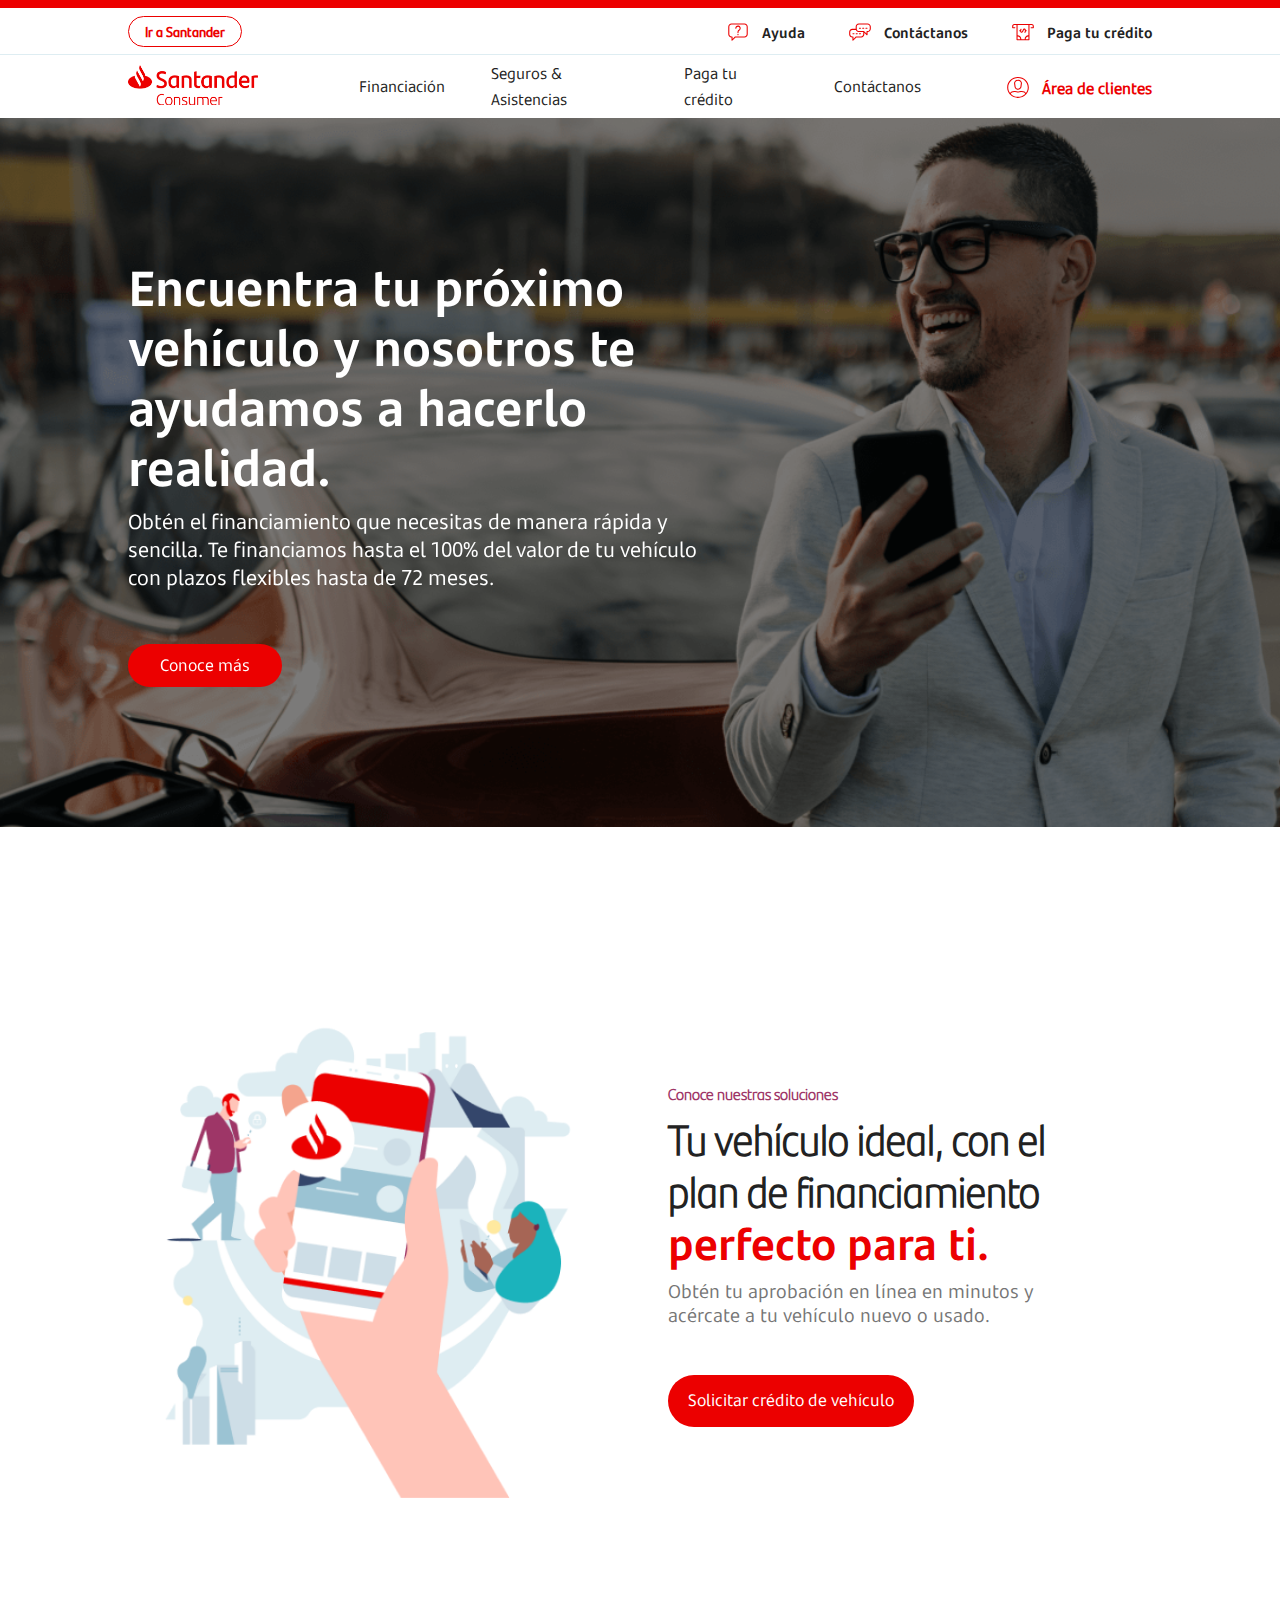
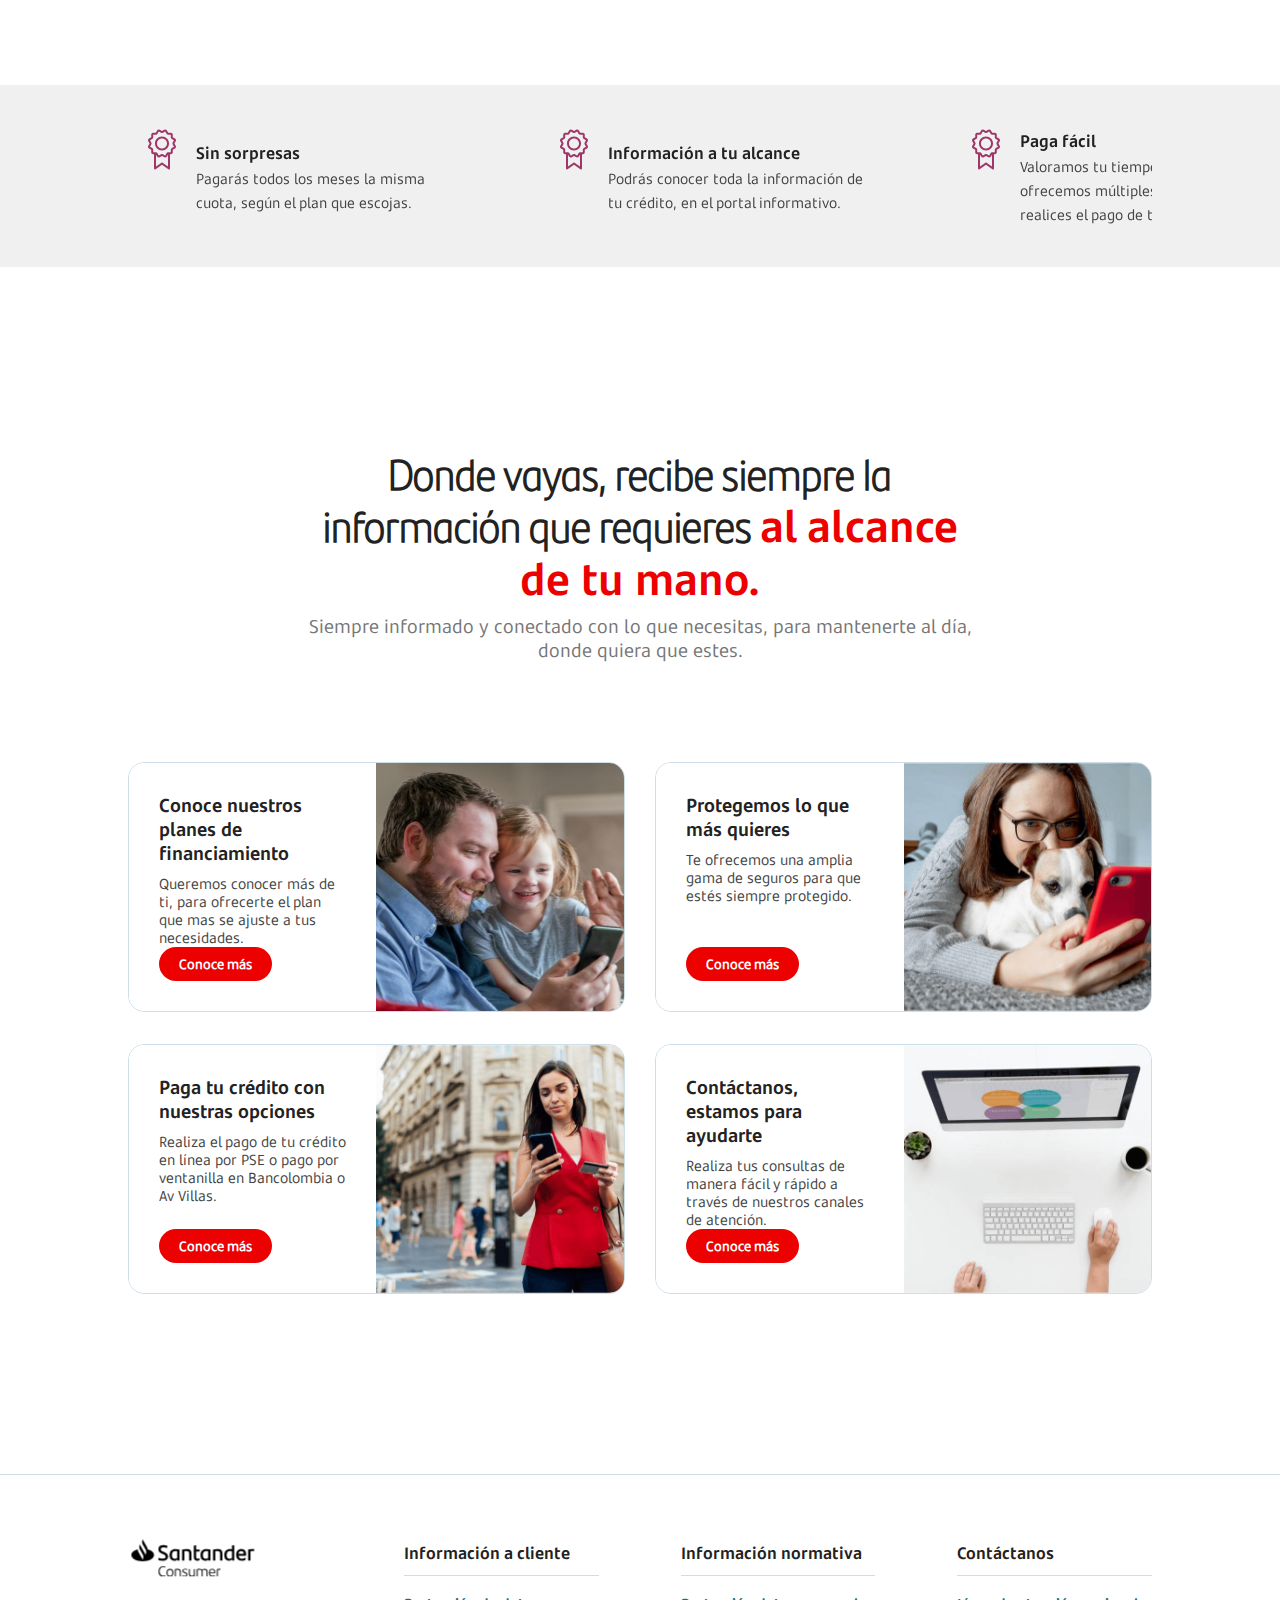
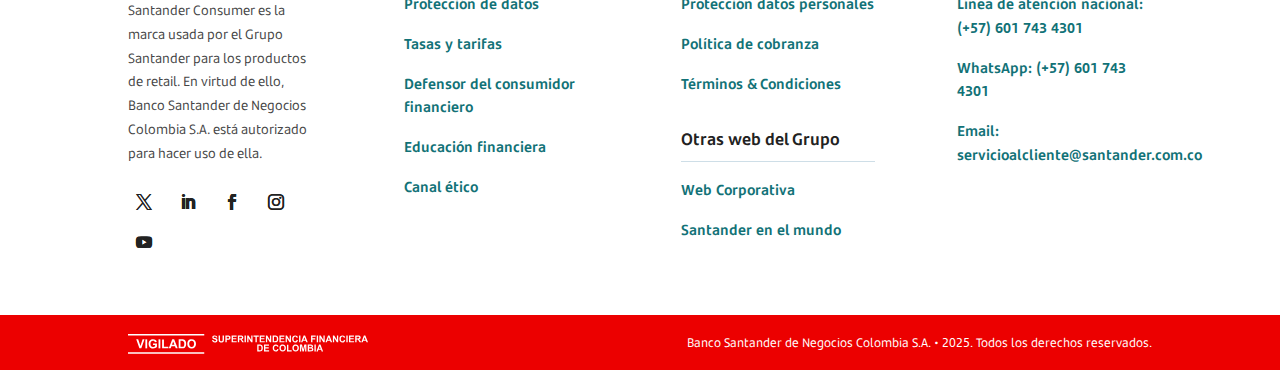
==== commit 58c4effe: "deploy_01" ====
--- a/index.html
+++ b/index.html
@@ -3,55 +3,55 @@
 <head>
 	<meta charset="UTF-8">
 <meta http-equiv="X-UA-Compatible" content="IE=edge">
-	<link rel="pingback" href="https://santanderfinancing.com/xmlrpc.php">
+	<link rel="pingback" href="https://kevencb.github.io/sc_deploy_failed/xmlrpc.php">
 
 	<script type="text/javascript">document.documentElement.className = 'js';</script>
 	
-	<style id="et-divi-userfonts">@font-face { font-family: "Santander-Headline"; font-display: swap;  src: url("https://santanderfinancing.com/wp-content/uploads/et-fonts/SantanderMicroText-Bd.otf") format("opentype"); }@font-face { font-family: "SantanderMicroText"; font-display: swap;  src: url("https://santanderfinancing.com/wp-content/uploads/et-fonts/SantanderMicroText.otf") format("opentype"); }</style>
+	<style id="et-divi-userfonts">@font-face { font-family: "Santander-Headline"; font-display: swap;  src: url("https://kevencb.github.io/sc_deploy_failed/wp-content/uploads/et-fonts/SantanderMicroText-Bd.otf") format("opentype"); }@font-face { font-family: "SantanderMicroText"; font-display: swap;  src: url("https://kevencb.github.io/sc_deploy_failed/wp-content/uploads/et-fonts/SantanderMicroText.otf") format("opentype"); }</style>
 <meta name="robots" content="index, follow, max-image-preview:large, max-snippet:-1, max-video-preview:-1">
-<script type="text/javascript">let jqueryParams=[],jQuery=function(r){return jqueryParams=[...jqueryParams,r],jQuery},$=function(r){return jqueryParams=[...jqueryParams,r],$};window.jQuery=jQuery,window.$=jQuery;let customHeadScripts=!1;jQuery.fn=jQuery.prototype={},$.fn=jQuery.prototype={},jQuery.noConflict=function(r){if(window.jQuery)return jQuery=window.jQuery,$=window.jQuery,customHeadScripts=!0,jQuery.noConflict},jQuery.ready=function(r){jqueryParams=[...jqueryParams,r]},$.ready=function(r){jqueryParams=[...jqueryParams,r]},jQuery.load=function(r){jqueryParams=[...jqueryParams,r]},$.load=function(r){jqueryParams=[...jqueryParams,r]},jQuery.fn.ready=function(r){jqueryParams=[...jqueryParams,r]},$.fn.ready=function(r){jqueryParams=[...jqueryParams,r]};</script>
+
 	<!-- This site is optimized with the Yoast SEO plugin v24.2 - https://yoast.com/wordpress/plugins/seo/ -->
 	<title>Santander Consumer | Financiamiento, Seguros, Medios de pago</title>
 	<meta name="description" content="Conoce nuestros planes de financiamiento, seguros y opciones de pago. Accede al área de clientes y encuentra soluciones a tu medida.">
-	<link rel="canonical" href="https://santanderfinancing.com/">
+	<link rel="canonical" href="https://kevencb.github.io/sc_deploy_failed/">
 	<meta property="og:locale" content="en_US">
 	<meta property="og:type" content="website">
 	<meta property="og:title" content="Santander Consumer | Financiamiento, Seguros, Medios de pago">
 	<meta property="og:description" content="Conoce nuestros planes de financiamiento, seguros y opciones de pago. Accede al área de clientes y encuentra soluciones a tu medida.">
-	<meta property="og:url" content="https://santanderfinancing.com/">
+	<meta property="og:url" content="https://kevencb.github.io/sc_deploy_failed/">
 	<meta property="og:site_name" content="Santander Consumer">
-	<meta property="article:modified_time" content="2025-03-19T17:20:30+00:00">
+	<meta property="article:modified_time" content="2025-03-13T22:31:11+00:00">
 	<meta name="twitter:card" content="summary_large_image">
 	<script type="application/ld+json" class="yoast-schema-graph">{
 	    "@context": "https://schema.org",
 	    "@graph": [
 	        {
 	            "@type": "WebPage",
-	            "@id": "https://santanderfinancing.com/",
-	            "url": "https://santanderfinancing.com/",
+	            "@id": "https://kevencb.github.io/sc_deploy_failed/",
+	            "url": "https://kevencb.github.io/sc_deploy_failed/",
 	            "name": "Santander Consumer | Financiamiento, Seguros, Medios de pago",
 	            "isPartOf": {
-	                "@id": "https://santanderfinancing.com/#website"
+	                "@id": "https://kevencb.github.io/sc_deploy_failed/#website"
 	            },
 	            "datePublished": "2024-10-29T21:16:27+00:00",
-	            "dateModified": "2025-03-19T17:20:30+00:00",
+	            "dateModified": "2025-03-13T22:31:11+00:00",
 	            "description": "Conoce nuestros planes de financiamiento, seguros y opciones de pago. Accede al área de clientes y encuentra soluciones a tu medida.",
 	            "breadcrumb": {
-	                "@id": "https://santanderfinancing.com/#breadcrumb"
+	                "@id": "https://kevencb.github.io/sc_deploy_failed/#breadcrumb"
 	            },
 	            "inLanguage": "en-US",
 	            "potentialAction": [
 	                {
 	                    "@type": "ReadAction",
 	                    "target": [
-	                        "https://santanderfinancing.com/"
+	                        "https://kevencb.github.io/sc_deploy_failed/"
 	                    ]
 	                }
 	            ]
 	        },
 	        {
 	            "@type": "BreadcrumbList",
-	            "@id": "https://santanderfinancing.com/#breadcrumb",
+	            "@id": "https://kevencb.github.io/sc_deploy_failed/#breadcrumb",
 	            "itemListElement": [
 	                {
 	                    "@type": "ListItem",
@@ -62,8 +62,8 @@
 	        },
 	        {
 	            "@type": "WebSite",
-	            "@id": "https://santanderfinancing.com/#website",
-	            "url": "https://santanderfinancing.com/",
+	            "@id": "https://kevencb.github.io/sc_deploy_failed/#website",
+	            "url": "https://kevencb.github.io/sc_deploy_failed/",
 	            "name": "Santander Consumer",
 	            "description": "Sencillo Personal Justo",
 	            "potentialAction": [
@@ -71,7 +71,7 @@
 	                    "@type": "SearchAction",
 	                    "target": {
 	                        "@type": "EntryPoint",
-	                        "urlTemplate": "https://santanderfinancing.com/?s={search_term_string}"
+	                        "urlTemplate": "https://kevencb.github.io/sc_deploy_failed/?s={search_term_string}"
 	                    },
 	                    "query-input": {
 	                        "@type": "PropertyValueSpecification",
@@ -89,16 +89,16 @@
 
 <link rel="dns-prefetch" href="//js.hs-scripts.com">
 <link rel="dns-prefetch" href="//www.googletagmanager.com">
-<link rel="alternate" type="application/rss+xml" title="Santander Consumer &raquo; Feed" href="https://santanderfinancing.com/feed/">
-<link rel="alternate" type="application/rss+xml" title="Santander Consumer &raquo; Comments Feed" href="https://santanderfinancing.com/comments/feed/">
+<link rel="alternate" type="application/rss+xml" title="Santander Consumer &raquo; Feed" href="https://kevencb.github.io/sc_deploy_failed/feed/">
+<link rel="alternate" type="application/rss+xml" title="Santander Consumer &raquo; Comments Feed" href="https://kevencb.github.io/sc_deploy_failed/comments/feed/">
 <meta content="Divi Child v.4.27.2.1728406408" name="generator">
 <style id="wp-block-library-theme-inline-css" type="text/css">.wp-block-audio :where(figcaption){color:#555;font-size:13px;text-align:center}.is-dark-theme .wp-block-audio :where(figcaption){color:#ffffffa6}.wp-block-audio{margin:0 0 1em}.wp-block-code{border:1px solid #ccc;border-radius:4px;font-family:Menlo,Consolas,monaco,monospace;padding:.8em 1em}.wp-block-embed :where(figcaption){color:#555;font-size:13px;text-align:center}.is-dark-theme .wp-block-embed :where(figcaption){color:#ffffffa6}.wp-block-embed{margin:0 0 1em}.blocks-gallery-caption{color:#555;font-size:13px;text-align:center}.is-dark-theme .blocks-gallery-caption{color:#ffffffa6}:root :where(.wp-block-image figcaption){color:#555;font-size:13px;text-align:center}.is-dark-theme :root :where(.wp-block-image figcaption){color:#ffffffa6}.wp-block-image{margin:0 0 1em}.wp-block-pullquote{border-bottom:4px solid;border-top:4px solid;color:currentColor;margin-bottom:1.75em}.wp-block-pullquote cite,.wp-block-pullquote footer,.wp-block-pullquote__citation{color:currentColor;font-size:.8125em;font-style:normal;text-transform:uppercase}.wp-block-quote{border-left:.25em solid;margin:0 0 1.75em;padding-left:1em}.wp-block-quote cite,.wp-block-quote footer{color:currentColor;font-size:.8125em;font-style:normal;position:relative}.wp-block-quote:where(.has-text-align-right){border-left:none;border-right:.25em solid;padding-left:0;padding-right:1em}.wp-block-quote:where(.has-text-align-center){border:none;padding-left:0}.wp-block-quote.is-large,.wp-block-quote.is-style-large,.wp-block-quote:where(.is-style-plain){border:none}.wp-block-search .wp-block-search__label{font-weight:700}.wp-block-search__button{border:1px solid #ccc;padding:.375em .625em}:where(.wp-block-group.has-background){padding:1.25em 2.375em}.wp-block-separator.has-css-opacity{opacity:.4}.wp-block-separator{border:none;border-bottom:2px solid;margin-left:auto;margin-right:auto}.wp-block-separator.has-alpha-channel-opacity{opacity:1}.wp-block-separator:not(.is-style-wide):not(.is-style-dots){width:100px}.wp-block-separator.has-background:not(.is-style-dots){border-bottom:none;height:1px}.wp-block-separator.has-background:not(.is-style-wide):not(.is-style-dots){height:2px}.wp-block-table{margin:0 0 1em}.wp-block-table td,.wp-block-table th{word-break:normal}.wp-block-table :where(figcaption){color:#555;font-size:13px;text-align:center}.is-dark-theme .wp-block-table :where(figcaption){color:#ffffffa6}.wp-block-video :where(figcaption){color:#555;font-size:13px;text-align:center}.is-dark-theme .wp-block-video :where(figcaption){color:#ffffffa6}.wp-block-video{margin:0 0 1em}:root :where(.wp-block-template-part.has-background){margin-bottom:0;margin-top:0;padding:1.25em 2.375em}</style>
 <style id="global-styles-inline-css" type="text/css">:root{--wp--preset--aspect-ratio--square: 1;--wp--preset--aspect-ratio--4-3: 4/3;--wp--preset--aspect-ratio--3-4: 3/4;--wp--preset--aspect-ratio--3-2: 3/2;--wp--preset--aspect-ratio--2-3: 2/3;--wp--preset--aspect-ratio--16-9: 16/9;--wp--preset--aspect-ratio--9-16: 9/16;--wp--preset--color--black: #000000;--wp--preset--color--cyan-bluish-gray: #abb8c3;--wp--preset--color--white: #ffffff;--wp--preset--color--pale-pink: #f78da7;--wp--preset--color--vivid-red: #cf2e2e;--wp--preset--color--luminous-vivid-orange: #ff6900;--wp--preset--color--luminous-vivid-amber: #fcb900;--wp--preset--color--light-green-cyan: #7bdcb5;--wp--preset--color--vivid-green-cyan: #00d084;--wp--preset--color--pale-cyan-blue: #8ed1fc;--wp--preset--color--vivid-cyan-blue: #0693e3;--wp--preset--color--vivid-purple: #9b51e0;--wp--preset--gradient--vivid-cyan-blue-to-vivid-purple: linear-gradient(135deg,rgba(6,147,227,1) 0%,rgb(155,81,224) 100%);--wp--preset--gradient--light-green-cyan-to-vivid-green-cyan: linear-gradient(135deg,rgb(122,220,180) 0%,rgb(0,208,130) 100%);--wp--preset--gradient--luminous-vivid-amber-to-luminous-vivid-orange: linear-gradient(135deg,rgba(252,185,0,1) 0%,rgba(255,105,0,1) 100%);--wp--preset--gradient--luminous-vivid-orange-to-vivid-red: linear-gradient(135deg,rgba(255,105,0,1) 0%,rgb(207,46,46) 100%);--wp--preset--gradient--very-light-gray-to-cyan-bluish-gray: linear-gradient(135deg,rgb(238,238,238) 0%,rgb(169,184,195) 100%);--wp--preset--gradient--cool-to-warm-spectrum: linear-gradient(135deg,rgb(74,234,220) 0%,rgb(151,120,209) 20%,rgb(207,42,186) 40%,rgb(238,44,130) 60%,rgb(251,105,98) 80%,rgb(254,248,76) 100%);--wp--preset--gradient--blush-light-purple: linear-gradient(135deg,rgb(255,206,236) 0%,rgb(152,150,240) 100%);--wp--preset--gradient--blush-bordeaux: linear-gradient(135deg,rgb(254,205,165) 0%,rgb(254,45,45) 50%,rgb(107,0,62) 100%);--wp--preset--gradient--luminous-dusk: linear-gradient(135deg,rgb(255,203,112) 0%,rgb(199,81,192) 50%,rgb(65,88,208) 100%);--wp--preset--gradient--pale-ocean: linear-gradient(135deg,rgb(255,245,203) 0%,rgb(182,227,212) 50%,rgb(51,167,181) 100%);--wp--preset--gradient--electric-grass: linear-gradient(135deg,rgb(202,248,128) 0%,rgb(113,206,126) 100%);--wp--preset--gradient--midnight: linear-gradient(135deg,rgb(2,3,129) 0%,rgb(40,116,252) 100%);--wp--preset--font-size--small: 13px;--wp--preset--font-size--medium: 20px;--wp--preset--font-size--large: 36px;--wp--preset--font-size--x-large: 42px;--wp--preset--spacing--20: 0.44rem;--wp--preset--spacing--30: 0.67rem;--wp--preset--spacing--40: 1rem;--wp--preset--spacing--50: 1.5rem;--wp--preset--spacing--60: 2.25rem;--wp--preset--spacing--70: 3.38rem;--wp--preset--spacing--80: 5.06rem;--wp--preset--shadow--natural: 6px 6px 9px rgba(0, 0, 0, 0.2);--wp--preset--shadow--deep: 12px 12px 50px rgba(0, 0, 0, 0.4);--wp--preset--shadow--sharp: 6px 6px 0px rgba(0, 0, 0, 0.2);--wp--preset--shadow--outlined: 6px 6px 0px -3px rgba(255, 255, 255, 1), 6px 6px rgba(0, 0, 0, 1);--wp--preset--shadow--crisp: 6px 6px 0px rgba(0, 0, 0, 1);}:root { --wp--style--global--content-size: 823px;--wp--style--global--wide-size: 1080px; }:where(body) { margin: 0; }.wp-site-blocks > .alignleft { float: left; margin-right: 2em; }.wp-site-blocks > .alignright { float: right; margin-left: 2em; }.wp-site-blocks > .aligncenter { justify-content: center; margin-left: auto; margin-right: auto; }:where(.is-layout-flex){gap: 0.5em;}:where(.is-layout-grid){gap: 0.5em;}.is-layout-flow > .alignleft{float: left;margin-inline-start: 0;margin-inline-end: 2em;}.is-layout-flow > .alignright{float: right;margin-inline-start: 2em;margin-inline-end: 0;}.is-layout-flow > .aligncenter{margin-left: auto !important;margin-right: auto !important;}.is-layout-constrained > .alignleft{float: left;margin-inline-start: 0;margin-inline-end: 2em;}.is-layout-constrained > .alignright{float: right;margin-inline-start: 2em;margin-inline-end: 0;}.is-layout-constrained > .aligncenter{margin-left: auto !important;margin-right: auto !important;}.is-layout-constrained > :where(:not(.alignleft):not(.alignright):not(.alignfull)){max-width: var(--wp--style--global--content-size);margin-left: auto !important;margin-right: auto !important;}.is-layout-constrained > .alignwide{max-width: var(--wp--style--global--wide-size);}body .is-layout-flex{display: flex;}.is-layout-flex{flex-wrap: wrap;align-items: center;}.is-layout-flex > :is(*, div){margin: 0;}body .is-layout-grid{display: grid;}.is-layout-grid > :is(*, div){margin: 0;}body{padding-top: 0px;padding-right: 0px;padding-bottom: 0px;padding-left: 0px;}:root :where(.wp-element-button, .wp-block-button__link){background-color: #32373c;border-width: 0;color: #fff;font-family: inherit;font-size: inherit;line-height: inherit;padding: calc(0.667em + 2px) calc(1.333em + 2px);text-decoration: none;}.has-black-color{color: var(--wp--preset--color--black) !important;}.has-cyan-bluish-gray-color{color: var(--wp--preset--color--cyan-bluish-gray) !important;}.has-white-color{color: var(--wp--preset--color--white) !important;}.has-pale-pink-color{color: var(--wp--preset--color--pale-pink) !important;}.has-vivid-red-color{color: var(--wp--preset--color--vivid-red) !important;}.has-luminous-vivid-orange-color{color: var(--wp--preset--color--luminous-vivid-orange) !important;}.has-luminous-vivid-amber-color{color: var(--wp--preset--color--luminous-vivid-amber) !important;}.has-light-green-cyan-color{color: var(--wp--preset--color--light-green-cyan) !important;}.has-vivid-green-cyan-color{color: var(--wp--preset--color--vivid-green-cyan) !important;}.has-pale-cyan-blue-color{color: var(--wp--preset--color--pale-cyan-blue) !important;}.has-vivid-cyan-blue-color{color: var(--wp--preset--color--vivid-cyan-blue) !important;}.has-vivid-purple-color{color: var(--wp--preset--color--vivid-purple) !important;}.has-black-background-color{background-color: var(--wp--preset--color--black) !important;}.has-cyan-bluish-gray-background-color{background-color: var(--wp--preset--color--cyan-bluish-gray) !important;}.has-white-background-color{background-color: var(--wp--preset--color--white) !important;}.has-pale-pink-background-color{background-color: var(--wp--preset--color--pale-pink) !important;}.has-vivid-red-background-color{background-color: var(--wp--preset--color--vivid-red) !important;}.has-luminous-vivid-orange-background-color{background-color: var(--wp--preset--color--luminous-vivid-orange) !important;}.has-luminous-vivid-amber-background-color{background-color: var(--wp--preset--color--luminous-vivid-amber) !important;}.has-light-green-cyan-background-color{background-color: var(--wp--preset--color--light-green-cyan) !important;}.has-vivid-green-cyan-background-color{background-color: var(--wp--preset--color--vivid-green-cyan) !important;}.has-pale-cyan-blue-background-color{background-color: var(--wp--preset--color--pale-cyan-blue) !important;}.has-vivid-cyan-blue-background-color{background-color: var(--wp--preset--color--vivid-cyan-blue) !important;}.has-vivid-purple-background-color{background-color: var(--wp--preset--color--vivid-purple) !important;}.has-black-border-color{border-color: var(--wp--preset--color--black) !important;}.has-cyan-bluish-gray-border-color{border-color: var(--wp--preset--color--cyan-bluish-gray) !important;}.has-white-border-color{border-color: var(--wp--preset--color--white) !important;}.has-pale-pink-border-color{border-color: var(--wp--preset--color--pale-pink) !important;}.has-vivid-red-border-color{border-color: var(--wp--preset--color--vivid-red) !important;}.has-luminous-vivid-orange-border-color{border-color: var(--wp--preset--color--luminous-vivid-orange) !important;}.has-luminous-vivid-amber-border-color{border-color: var(--wp--preset--color--luminous-vivid-amber) !important;}.has-light-green-cyan-border-color{border-color: var(--wp--preset--color--light-green-cyan) !important;}.has-vivid-green-cyan-border-color{border-color: var(--wp--preset--color--vivid-green-cyan) !important;}.has-pale-cyan-blue-border-color{border-color: var(--wp--preset--color--pale-cyan-blue) !important;}.has-vivid-cyan-blue-border-color{border-color: var(--wp--preset--color--vivid-cyan-blue) !important;}.has-vivid-purple-border-color{border-color: var(--wp--preset--color--vivid-purple) !important;}.has-vivid-cyan-blue-to-vivid-purple-gradient-background{background: var(--wp--preset--gradient--vivid-cyan-blue-to-vivid-purple) !important;}.has-light-green-cyan-to-vivid-green-cyan-gradient-background{background: var(--wp--preset--gradient--light-green-cyan-to-vivid-green-cyan) !important;}.has-luminous-vivid-amber-to-luminous-vivid-orange-gradient-background{background: var(--wp--preset--gradient--luminous-vivid-amber-to-luminous-vivid-orange) !important;}.has-luminous-vivid-orange-to-vivid-red-gradient-background{background: var(--wp--preset--gradient--luminous-vivid-orange-to-vivid-red) !important;}.has-very-light-gray-to-cyan-bluish-gray-gradient-background{background: var(--wp--preset--gradient--very-light-gray-to-cyan-bluish-gray) !important;}.has-cool-to-warm-spectrum-gradient-background{background: var(--wp--preset--gradient--cool-to-warm-spectrum) !important;}.has-blush-light-purple-gradient-background{background: var(--wp--preset--gradient--blush-light-purple) !important;}.has-blush-bordeaux-gradient-background{background: var(--wp--preset--gradient--blush-bordeaux) !important;}.has-luminous-dusk-gradient-background{background: var(--wp--preset--gradient--luminous-dusk) !important;}.has-pale-ocean-gradient-background{background: var(--wp--preset--gradient--pale-ocean) !important;}.has-electric-grass-gradient-background{background: var(--wp--preset--gradient--electric-grass) !important;}.has-midnight-gradient-background{background: var(--wp--preset--gradient--midnight) !important;}.has-small-font-size{font-size: var(--wp--preset--font-size--small) !important;}.has-medium-font-size{font-size: var(--wp--preset--font-size--medium) !important;}.has-large-font-size{font-size: var(--wp--preset--font-size--large) !important;}.has-x-large-font-size{font-size: var(--wp--preset--font-size--x-large) !important;}
 :where(.wp-block-post-template.is-layout-flex){gap: 1.25em;}:where(.wp-block-post-template.is-layout-grid){gap: 1.25em;}
 :where(.wp-block-columns.is-layout-flex){gap: 2em;}:where(.wp-block-columns.is-layout-grid){gap: 2em;}
 :root :where(.wp-block-pullquote){font-size: 1.5em;line-height: 1.6;}</style>
-<link rel="stylesheet" id="dica-lightbox-styles-css" href="https://santanderfinancing.com/wp-content/plugins/dg-divi-carousel/styles/light-box-styles.css?ver=2.0.26" type="text/css" media="all">
-<link rel="stylesheet" id="swipe-style-css" href="https://santanderfinancing.com/wp-content/plugins/dg-divi-carousel/styles/swiper.min.css?ver=2.0.26" type="text/css" media="all">
+<link rel="stylesheet" id="dica-lightbox-styles-css" href="https://kevencb.github.io/sc_deploy_failed/wp-content/plugins/dg-divi-carousel/styles/light-box-styles.css?ver=2.0.26" type="text/css" media="all">
+<link rel="stylesheet" id="swipe-style-css" href="https://kevencb.github.io/sc_deploy_failed/wp-content/plugins/dg-divi-carousel/styles/swiper.min.css?ver=2.0.26" type="text/css" media="all">
 <style id="divi-style-parent-inline-inline-css" type="text/css">/*!
 Theme Name: Divi
 Theme URI: http://www.elegantthemes.com/gallery/divi/
@@ -110,13 +110,13 @@
 License URI: http://www.gnu.org/licenses/gpl-2.0.html
 */
 
-a,abbr,acronym,address,applet,b,big,blockquote,body,center,cite,code,dd,del,dfn,div,dl,dt,em,fieldset,font,form,h1,h2,h3,h4,h5,h6,html,i,iframe,img,ins,kbd,label,legend,li,object,ol,p,pre,q,s,samp,small,span,strike,strong,sub,sup,tt,u,ul,var{margin:0;padding:0;border:0;outline:0;font-size:100%;-ms-text-size-adjust:100%;-webkit-text-size-adjust:100%;vertical-align:baseline;background:transparent}body{line-height:1}ol,ul{list-style:none}blockquote,q{quotes:none}blockquote:after,blockquote:before,q:after,q:before{content:"";content:none}blockquote{margin:20px 0 30px;border-left:5px solid;padding-left:20px}:focus{outline:0}del{text-decoration:line-through}pre{overflow:auto;padding:10px}figure{margin:0}table{border-collapse:collapse;border-spacing:0}article,aside,footer,header,hgroup,nav,section{display:block}body{font-family:Open Sans,Arial,sans-serif;font-size:14px;color:#666;background-color:#fff;line-height:1.7em;font-weight:500;-webkit-font-smoothing:antialiased;-moz-osx-font-smoothing:grayscale}body.page-template-page-template-blank-php #page-container{padding-top:0!important}body.et_cover_background{background-size:cover!important;background-position:top!important;background-repeat:no-repeat!important;background-attachment:fixed}a{color:#2ea3f2}a,a:hover{text-decoration:none}p{padding-bottom:1em}p:not(.has-background):last-of-type{padding-bottom:0}p.et_normal_padding{padding-bottom:1em}strong{font-weight:700}cite,em,i{font-style:italic}code,pre{font-family:Courier New,monospace;margin-bottom:10px}ins{text-decoration:none}sub,sup{height:0;line-height:1;position:relative;vertical-align:baseline}sup{bottom:.8em}sub{top:.3em}dl{margin:0 0 1.5em}dl dt{font-weight:700}dd{margin-left:1.5em}blockquote p{padding-bottom:0}embed,iframe,object,video{max-width:100%}h1,h2,h3,h4,h5,h6{color:#333;padding-bottom:10px;line-height:1em;font-weight:500}h1 a,h2 a,h3 a,h4 a,h5 a,h6 a{color:inherit}h1{font-size:30px}h2{font-size:26px}h3{font-size:22px}h4{font-size:18px}h5{font-size:16px}h6{font-size:14px}input{-webkit-appearance:none}input[type=checkbox]{-webkit-appearance:checkbox}input[type=radio]{-webkit-appearance:radio}input.text,input.title,input[type=email],input[type=password],input[type=tel],input[type=text],select,textarea{background-color:#fff;border:1px solid #bbb;padding:2px;color:#4e4e4e}input.text:focus,input.title:focus,input[type=text]:focus,select:focus,textarea:focus{border-color:#2d3940;color:#3e3e3e}input.text,input.title,input[type=text],select,textarea{margin:0}textarea{padding:4px}button,input,select,textarea{font-family:inherit}img{max-width:100%;height:auto}.clear{clear:both}br.clear{margin:0;padding:0}.pagination{clear:both}#et_search_icon:hover,.et-social-icon a:hover,.et_password_protected_form .et_submit_button,.form-submit .et_pb_buttontton.alt.disabled,.nav-single a,.posted_in a{color:#2ea3f2}.et-search-form,blockquote{border-color:#2ea3f2}#main-content{background-color:#fff}.container{width:80%;max-width:1080px;margin:auto;position:relative}body:not(.et-tb) #main-content .container,body:not(.et-tb-has-header) #main-content .container{padding-top:58px}.et_full_width_page #main-content .container:before{display:none}.main_title{margin-bottom:20px}.et_password_protected_form .et_submit_button:hover,.form-submit .et_pb_button:hover{background:rgba(0,0,0,.05)}.et_button_icon_visible .et_pb_button{padding-right:2em;padding-left:.7em}.et_button_icon_visible .et_pb_button:after{opacity:1;margin-left:0}.et_button_left .et_pb_button:hover:after{left:.15em}.et_button_left .et_pb_button:after{margin-left:0;left:1em}.et_button_icon_visible.et_button_left .et_pb_button,.et_button_left .et_pb_button:hover,.et_button_left .et_pb_module .et_pb_button:hover{padding-left:2em;padding-right:.7em}.et_button_icon_visible.et_button_left .et_pb_button:after,.et_button_left .et_pb_button:hover:after{left:.15em}.et_password_protected_form .et_submit_button:hover,.form-submit .et_pb_button:hover{padding:.3em 1em}.et_button_no_icon .et_pb_button:after{display:none}.et_button_no_icon.et_button_icon_visible.et_button_left .et_pb_button,.et_button_no_icon.et_button_left .et_pb_button:hover,.et_button_no_icon .et_pb_button,.et_button_no_icon .et_pb_button:hover{padding:.3em 1em!important}.et_button_custom_icon .et_pb_button:after{line-height:1.7em}.et_button_custom_icon.et_button_icon_visible .et_pb_button:after,.et_button_custom_icon .et_pb_button:hover:after{margin-left:.3em}#left-area .post_format-post-format-gallery .wp-block-gallery:first-of-type{padding:0;margin-bottom:-16px}.entry-content table:not(.variations){border:1px solid #eee;margin:0 0 15px;text-align:left;width:100%}.entry-content thead th,.entry-content tr th{color:#555;font-weight:700;padding:9px 24px}.entry-content tr td{border-top:1px solid #eee;padding:6px 24px}#left-area ul,.entry-content ul,.et-l--body ul,.et-l--footer ul,.et-l--header ul{list-style-type:disc;padding:0 0 23px 1em;line-height:26px}#left-area ol,.entry-content ol,.et-l--body ol,.et-l--footer ol,.et-l--header ol{list-style-type:decimal;list-style-position:inside;padding:0 0 23px;line-height:26px}#left-area ul li ul,.entry-content ul li ol{padding:2px 0 2px 20px}#left-area ol li ul,.entry-content ol li ol,.et-l--body ol li ol,.et-l--footer ol li ol,.et-l--header ol li ol{padding:2px 0 2px 35px}#left-area ul.wp-block-gallery{display:-webkit-box;display:-ms-flexbox;display:flex;-ms-flex-wrap:wrap;flex-wrap:wrap;list-style-type:none;padding:0}#left-area ul.products{padding:0!important;line-height:1.7!important;list-style:none!important}.gallery-item a{display:block}.gallery-caption,.gallery-item a{width:90%}#wpadminbar{z-index:100001}#left-area .post-meta{font-size:14px;padding-bottom:15px}#left-area .post-meta a{text-decoration:none;color:#666}#left-area .et_featured_image{padding-bottom:7px}.single .post{padding-bottom:25px}body.single .et_audio_content{margin-bottom:-6px}.nav-single a{text-decoration:none;color:#2ea3f2;font-size:14px;font-weight:400}.nav-previous{float:left}.nav-next{float:right}.et_password_protected_form p input{background-color:#eee;border:none!important;width:100%!important;border-radius:0!important;font-size:14px;color:#999!important;padding:16px!important;-webkit-box-sizing:border-box;box-sizing:border-box}.et_password_protected_form label{display:none}.et_password_protected_form .et_submit_button{font-family:inherit;display:block;float:right;margin:8px auto 0;cursor:pointer}.post-password-required p.nocomments.container{max-width:100%}.post-password-required p.nocomments.container:before{display:none}.aligncenter,div.post .new-post .aligncenter{display:block;margin-left:auto;margin-right:auto}.wp-caption{border:1px solid #ddd;text-align:center;background-color:#f3f3f3;margin-bottom:10px;max-width:96%;padding:8px}.wp-caption.alignleft{margin:0 30px 20px 0}.wp-caption.alignright{margin:0 0 20px 30px}.wp-caption img{margin:0;padding:0;border:0}.wp-caption p.wp-caption-text{font-size:12px;padding:0 4px 5px;margin:0}.alignright{float:right}.alignleft{float:left}img.alignleft{display:inline;float:left;margin-right:15px}img.alignright{display:inline;float:right;margin-left:15px}.page.et_pb_pagebuilder_layout #main-content{background-color:transparent}body #main-content .et_builder_inner_content>h1,body #main-content .et_builder_inner_content>h2,body #main-content .et_builder_inner_content>h3,body #main-content .et_builder_inner_content>h4,body #main-content .et_builder_inner_content>h5,body #main-content .et_builder_inner_content>h6{line-height:1.4em}body #main-content .et_builder_inner_content>p{line-height:1.7em}.wp-block-pullquote{margin:20px 0 30px}.wp-block-pullquote.has-background blockquote{border-left:none}.wp-block-group.has-background{padding:1.5em 1.5em .5em}@media (min-width:981px){#left-area{width:79.125%;padding-bottom:23px}#main-content .container:before{content:"";position:absolute;top:0;height:100%;width:1px;background-color:#e2e2e2}.et_full_width_page #left-area,.et_no_sidebar #left-area{float:none;width:100%!important}.et_full_width_page #left-area{padding-bottom:0}.et_no_sidebar #main-content .container:before{display:none}}@media (max-width:980px){#page-container{padding-top:80px}.et-tb #page-container,.et-tb-has-header #page-container{padding-top:0!important}#left-area,#sidebar{width:100%!important}#main-content .container:before{display:none!important}.et_full_width_page .et_gallery_item:nth-child(4n+1){clear:none}}@media print{#page-container{padding-top:0!important}}#wp-admin-bar-et-use-visual-builder a:before{font-family:ETmodules!important;content:"\e625";font-size:30px!important;width:28px;margin-top:-3px;color:#974df3!important}#wp-admin-bar-et-use-visual-builder:hover a:before{color:#fff!important}#wp-admin-bar-et-use-visual-builder:hover a,#wp-admin-bar-et-use-visual-builder a:hover{transition:background-color .5s ease;-webkit-transition:background-color .5s ease;-moz-transition:background-color .5s ease;background-color:#7e3bd0!important;color:#fff!important}* html .clearfix,:first-child+html .clearfix{zoom:1}.iphone .et_pb_section_video_bg video::-webkit-media-controls-start-playback-button{display:none!important;-webkit-appearance:none}.et_mobile_device .et_pb_section_parallax .et_pb_parallax_css{background-attachment:scroll}.et-social-facebook a.icon:before{content:"\e093"}.et-social-twitter a.icon:before{content:"\e094"}.et-social-google-plus a.icon:before{content:"\e096"}.et-social-instagram a.icon:before{content:"\e09a"}.et-social-rss a.icon:before{content:"\e09e"}.ai1ec-single-event:after{content:" ";display:table;clear:both}.evcal_event_details .evcal_evdata_cell .eventon_details_shading_bot.eventon_details_shading_bot{z-index:3}.wp-block-divi-layout{margin-bottom:1em}*{-webkit-box-sizing:border-box;box-sizing:border-box}#et-info-email:before,#et-info-phone:before,#et_search_icon:before,.comment-reply-link:after,.et-cart-info span:before,.et-pb-arrow-next:before,.et-pb-arrow-prev:before,.et-social-icon a:before,.et_audio_container .mejs-playpause-button button:before,.et_audio_container .mejs-volume-button button:before,.et_overlay:before,.et_password_protected_form .et_submit_button:after,.et_pb_button:after,.et_pb_contact_reset:after,.et_pb_contact_submit:after,.et_pb_font_icon:before,.et_pb_newsletter_button:after,.et_pb_pricing_table_button:after,.et_pb_promo_button:after,.et_pb_testimonial:before,.et_pb_toggle_title:before,.form-submit .et_pb_button:after,.mobile_menu_bar:before,a.et_pb_more_button:after{font-family:ETmodules!important;speak:none;font-style:normal;font-weight:400;-webkit-font-feature-settings:normal;font-feature-settings:normal;font-variant:normal;text-transform:none;line-height:1;-webkit-font-smoothing:antialiased;-moz-osx-font-smoothing:grayscale;text-shadow:0 0;direction:ltr}.et-pb-icon,.et_pb_custom_button_icon.et_pb_button:after,.et_pb_login .et_pb_custom_button_icon.et_pb_button:after,.et_pb_woo_custom_button_icon .button.et_pb_custom_button_icon.et_pb_button:after,.et_pb_woo_custom_button_icon .button.et_pb_custom_button_icon.et_pb_button:hover:after{content:attr(data-icon)}.et-pb-icon{font-family:ETmodules;speak:none;font-weight:400;-webkit-font-feature-settings:normal;font-feature-settings:normal;font-variant:normal;text-transform:none;line-height:1;-webkit-font-smoothing:antialiased;font-size:96px;font-style:normal;display:inline-block;-webkit-box-sizing:border-box;box-sizing:border-box;direction:ltr}#et-ajax-saving{display:none;-webkit-transition:background .3s,-webkit-box-shadow .3s;transition:background .3s,-webkit-box-shadow .3s;transition:background .3s,box-shadow .3s;transition:background .3s,box-shadow .3s,-webkit-box-shadow .3s;-webkit-box-shadow:rgba(0,139,219,.247059) 0 0 60px;box-shadow:0 0 60px rgba(0,139,219,.247059);position:fixed;top:50%;left:50%;width:50px;height:50px;background:#fff;border-radius:50px;margin:-25px 0 0 -25px;z-index:999999;text-align:center}#et-ajax-saving img{margin:9px}.et-safe-mode-indicator,.et-safe-mode-indicator:focus,.et-safe-mode-indicator:hover{-webkit-box-shadow:0 5px 10px rgba(41,196,169,.15);box-shadow:0 5px 10px rgba(41,196,169,.15);background:#29c4a9;color:#fff;font-size:14px;font-weight:600;padding:12px;line-height:16px;border-radius:3px;position:fixed;bottom:30px;right:30px;z-index:999999;text-decoration:none;font-family:Open Sans,sans-serif;-webkit-font-smoothing:antialiased;-moz-osx-font-smoothing:grayscale}.et_pb_button{font-size:20px;font-weight:500;padding:.3em 1em;line-height:1.7em!important;background-color:transparent;background-size:cover;background-position:50%;background-repeat:no-repeat;border:2px solid;border-radius:3px;-webkit-transition-duration:.2s;transition-duration:.2s;-webkit-transition-property:all!important;transition-property:all!important}.et_pb_button,.et_pb_button_inner{position:relative}.et_pb_button:hover,.et_pb_module .et_pb_button:hover{border:2px solid transparent;padding:.3em 2em .3em .7em}.et_pb_button:hover{background-color:hsla(0,0%,100%,.2)}.et_pb_bg_layout_light.et_pb_button:hover,.et_pb_bg_layout_light .et_pb_button:hover{background-color:rgba(0,0,0,.05)}.et_pb_button:after,.et_pb_button:before{font-size:32px;line-height:1em;content:"\35";opacity:0;position:absolute;margin-left:-1em;-webkit-transition:all .2s;transition:all .2s;text-transform:none;-webkit-font-feature-settings:"kern" off;font-feature-settings:"kern" off;font-variant:none;font-style:normal;font-weight:400;text-shadow:none}.et_pb_button.et_hover_enabled:hover:after,.et_pb_button.et_pb_hovered:hover:after{-webkit-transition:none!important;transition:none!important}.et_pb_button:before{display:none}.et_pb_button:hover:after{opacity:1;margin-left:0}.et_pb_column_1_3 h1,.et_pb_column_1_4 h1,.et_pb_column_1_5 h1,.et_pb_column_1_6 h1,.et_pb_column_2_5 h1{font-size:26px}.et_pb_column_1_3 h2,.et_pb_column_1_4 h2,.et_pb_column_1_5 h2,.et_pb_column_1_6 h2,.et_pb_column_2_5 h2{font-size:23px}.et_pb_column_1_3 h3,.et_pb_column_1_4 h3,.et_pb_column_1_5 h3,.et_pb_column_1_6 h3,.et_pb_column_2_5 h3{font-size:20px}.et_pb_column_1_3 h4,.et_pb_column_1_4 h4,.et_pb_column_1_5 h4,.et_pb_column_1_6 h4,.et_pb_column_2_5 h4{font-size:18px}.et_pb_column_1_3 h5,.et_pb_column_1_4 h5,.et_pb_column_1_5 h5,.et_pb_column_1_6 h5,.et_pb_column_2_5 h5{font-size:16px}.et_pb_column_1_3 h6,.et_pb_column_1_4 h6,.et_pb_column_1_5 h6,.et_pb_column_1_6 h6,.et_pb_column_2_5 h6{font-size:15px}.et_pb_bg_layout_dark,.et_pb_bg_layout_dark h1,.et_pb_bg_layout_dark h2,.et_pb_bg_layout_dark h3,.et_pb_bg_layout_dark h4,.et_pb_bg_layout_dark h5,.et_pb_bg_layout_dark h6{color:#fff!important}.et_pb_module.et_pb_text_align_left{text-align:left}.et_pb_module.et_pb_text_align_center{text-align:center}.et_pb_module.et_pb_text_align_right{text-align:right}.et_pb_module.et_pb_text_align_justified{text-align:justify}.clearfix:after{visibility:hidden;display:block;font-size:0;content:" ";clear:both;height:0}.et_pb_bg_layout_light .et_pb_more_button{color:#2ea3f2}.et_builder_inner_content{position:relative;z-index:1}header .et_builder_inner_content{z-index:2}.et_pb_css_mix_blend_mode_passthrough{mix-blend-mode:unset!important}.et_pb_image_container{margin:-20px -20px 29px}.et_pb_module_inner{position:relative}.et_hover_enabled_preview{z-index:2}.et_hover_enabled:hover{position:relative;z-index:2}.et_pb_all_tabs,.et_pb_module,.et_pb_posts_nav a,.et_pb_tab,.et_pb_with_background{position:relative;background-size:cover;background-position:50%;background-repeat:no-repeat}.et_pb_background_mask,.et_pb_background_pattern{bottom:0;left:0;position:absolute;right:0;top:0}.et_pb_background_mask{background-size:calc(100% + 2px) calc(100% + 2px);background-repeat:no-repeat;background-position:50%;overflow:hidden}.et_pb_background_pattern{background-position:0 0;background-repeat:repeat}.et_pb_with_border{position:relative;border:0 solid #333}.post-password-required .et_pb_row{padding:0;width:100%}.post-password-required .et_password_protected_form{min-height:0}body.et_pb_pagebuilder_layout.et_pb_show_title .post-password-required .et_password_protected_form h1,body:not(.et_pb_pagebuilder_layout) .post-password-required .et_password_protected_form h1{display:none}.et_pb_no_bg{padding:0!important}.et_overlay.et_pb_inline_icon:before,.et_pb_inline_icon:before{content:attr(data-icon)}.et_pb_more_button{color:inherit;text-shadow:none;text-decoration:none;display:inline-block;margin-top:20px}.et_parallax_bg_wrap{overflow:hidden;position:absolute;top:0;right:0;bottom:0;left:0}.et_parallax_bg{background-repeat:no-repeat;background-position:top;background-size:cover;position:absolute;bottom:0;left:0;width:100%;height:100%;display:block}.et_parallax_bg.et_parallax_bg__hover,.et_parallax_bg.et_parallax_bg_phone,.et_parallax_bg.et_parallax_bg_tablet,.et_parallax_gradient.et_parallax_gradient__hover,.et_parallax_gradient.et_parallax_gradient_phone,.et_parallax_gradient.et_parallax_gradient_tablet,.et_pb_section_parallax_hover:hover .et_parallax_bg:not(.et_parallax_bg__hover),.et_pb_section_parallax_hover:hover .et_parallax_gradient:not(.et_parallax_gradient__hover){display:none}.et_pb_section_parallax_hover:hover .et_parallax_bg.et_parallax_bg__hover,.et_pb_section_parallax_hover:hover .et_parallax_gradient.et_parallax_gradient__hover{display:block}.et_parallax_gradient{bottom:0;display:block;left:0;position:absolute;right:0;top:0}.et_pb_module.et_pb_section_parallax,.et_pb_posts_nav a.et_pb_section_parallax,.et_pb_tab.et_pb_section_parallax{position:relative}.et_pb_section_parallax .et_pb_parallax_css,.et_pb_slides .et_parallax_bg.et_pb_parallax_css{background-attachment:fixed}body.et-bfb .et_pb_section_parallax .et_pb_parallax_css,body.et-bfb .et_pb_slides .et_parallax_bg.et_pb_parallax_css{background-attachment:scroll;bottom:auto}.et_pb_section_parallax.et_pb_column .et_pb_module,.et_pb_section_parallax.et_pb_row .et_pb_column,.et_pb_section_parallax.et_pb_row .et_pb_module{z-index:9;position:relative}.et_pb_more_button:hover:after{opacity:1;margin-left:0}.et_pb_preload .et_pb_section_video_bg,.et_pb_preload>div{visibility:hidden}.et_pb_preload,.et_pb_section.et_pb_section_video.et_pb_preload{position:relative;background:#464646!important}.et_pb_preload:before{content:"";position:absolute;top:50%;left:50%;background:url(https://santanderfinancing.com/wp-content/themes/Divi/includes/builder/styles/images/preloader.gif) no-repeat;border-radius:32px;width:32px;height:32px;margin:-16px 0 0 -16px}.box-shadow-overlay{position:absolute;top:0;left:0;width:100%;height:100%;z-index:10;pointer-events:none}.et_pb_section>.box-shadow-overlay~.et_pb_row{z-index:11}body.safari .section_has_divider{will-change:transform}.et_pb_row>.box-shadow-overlay{z-index:8}.has-box-shadow-overlay{position:relative}.et_clickable{cursor:pointer}.screen-reader-text{border:0;clip:rect(1px,1px,1px,1px);-webkit-clip-path:inset(50%);clip-path:inset(50%);height:1px;margin:-1px;overflow:hidden;padding:0;position:absolute!important;width:1px;word-wrap:normal!important}.et_multi_view_hidden,.et_multi_view_hidden_image{display:none!important}@keyframes multi-view-image-fade{0%{opacity:0}10%{opacity:.1}20%{opacity:.2}30%{opacity:.3}40%{opacity:.4}50%{opacity:.5}60%{opacity:.6}70%{opacity:.7}80%{opacity:.8}90%{opacity:.9}to{opacity:1}}.et_multi_view_image__loading{visibility:hidden}.et_multi_view_image__loaded{-webkit-animation:multi-view-image-fade .5s;animation:multi-view-image-fade .5s}#et-pb-motion-effects-offset-tracker{visibility:hidden!important;opacity:0;position:absolute;top:0;left:0}.et-pb-before-scroll-animation{opacity:0}header.et-l.et-l--header:after{clear:both;display:block;content:""}.et_pb_module{-webkit-animation-timing-function:linear;animation-timing-function:linear;-webkit-animation-duration:.2s;animation-duration:.2s}@-webkit-keyframes fadeBottom{0%{opacity:0;-webkit-transform:translateY(10%);transform:translateY(10%)}to{opacity:1;-webkit-transform:translateY(0);transform:translateY(0)}}@keyframes fadeBottom{0%{opacity:0;-webkit-transform:translateY(10%);transform:translateY(10%)}to{opacity:1;-webkit-transform:translateY(0);transform:translateY(0)}}@-webkit-keyframes fadeLeft{0%{opacity:0;-webkit-transform:translateX(-10%);transform:translateX(-10%)}to{opacity:1;-webkit-transform:translateX(0);transform:translateX(0)}}@keyframes fadeLeft{0%{opacity:0;-webkit-transform:translateX(-10%);transform:translateX(-10%)}to{opacity:1;-webkit-transform:translateX(0);transform:translateX(0)}}@-webkit-keyframes fadeRight{0%{opacity:0;-webkit-transform:translateX(10%);transform:translateX(10%)}to{opacity:1;-webkit-transform:translateX(0);transform:translateX(0)}}@keyframes fadeRight{0%{opacity:0;-webkit-transform:translateX(10%);transform:translateX(10%)}to{opacity:1;-webkit-transform:translateX(0);transform:translateX(0)}}@-webkit-keyframes fadeTop{0%{opacity:0;-webkit-transform:translateY(-10%);transform:translateY(-10%)}to{opacity:1;-webkit-transform:translateX(0);transform:translateX(0)}}@keyframes fadeTop{0%{opacity:0;-webkit-transform:translateY(-10%);transform:translateY(-10%)}to{opacity:1;-webkit-transform:translateX(0);transform:translateX(0)}}@-webkit-keyframes fadeIn{0%{opacity:0}to{opacity:1}}@keyframes fadeIn{0%{opacity:0}to{opacity:1}}.et-waypoint:not(.et_pb_counters){opacity:0}@media (min-width:981px){.et_pb_section.et_section_specialty div.et_pb_row .et_pb_column .et_pb_column .et_pb_module.et-last-child,.et_pb_section.et_section_specialty div.et_pb_row .et_pb_column .et_pb_column .et_pb_module:last-child,.et_pb_section.et_section_specialty div.et_pb_row .et_pb_column .et_pb_row_inner .et_pb_column .et_pb_module.et-last-child,.et_pb_section.et_section_specialty div.et_pb_row .et_pb_column .et_pb_row_inner .et_pb_column .et_pb_module:last-child,.et_pb_section div.et_pb_row .et_pb_column .et_pb_module.et-last-child,.et_pb_section div.et_pb_row .et_pb_column .et_pb_module:last-child{margin-bottom:0}}@media (max-width:980px){.et_overlay.et_pb_inline_icon_tablet:before,.et_pb_inline_icon_tablet:before{content:attr(data-icon-tablet)}.et_parallax_bg.et_parallax_bg_tablet_exist,.et_parallax_gradient.et_parallax_gradient_tablet_exist{display:none}.et_parallax_bg.et_parallax_bg_tablet,.et_parallax_gradient.et_parallax_gradient_tablet{display:block}.et_pb_column .et_pb_module{margin-bottom:30px}.et_pb_row .et_pb_column .et_pb_module.et-last-child,.et_pb_row .et_pb_column .et_pb_module:last-child,.et_section_specialty .et_pb_row .et_pb_column .et_pb_module.et-last-child,.et_section_specialty .et_pb_row .et_pb_column .et_pb_module:last-child{margin-bottom:0}.et_pb_more_button{display:inline-block!important}.et_pb_bg_layout_light_tablet.et_pb_button,.et_pb_bg_layout_light_tablet.et_pb_module.et_pb_button,.et_pb_bg_layout_light_tablet .et_pb_more_button{color:#2ea3f2}.et_pb_bg_layout_light_tablet .et_pb_forgot_password a{color:#666}.et_pb_bg_layout_light_tablet h1,.et_pb_bg_layout_light_tablet h2,.et_pb_bg_layout_light_tablet h3,.et_pb_bg_layout_light_tablet h4,.et_pb_bg_layout_light_tablet h5,.et_pb_bg_layout_light_tablet h6{color:#333!important}.et_pb_module .et_pb_bg_layout_light_tablet.et_pb_button{color:#2ea3f2!important}.et_pb_bg_layout_light_tablet{color:#666!important}.et_pb_bg_layout_dark_tablet,.et_pb_bg_layout_dark_tablet h1,.et_pb_bg_layout_dark_tablet h2,.et_pb_bg_layout_dark_tablet h3,.et_pb_bg_layout_dark_tablet h4,.et_pb_bg_layout_dark_tablet h5,.et_pb_bg_layout_dark_tablet h6{color:#fff!important}.et_pb_bg_layout_dark_tablet.et_pb_button,.et_pb_bg_layout_dark_tablet.et_pb_module.et_pb_button,.et_pb_bg_layout_dark_tablet .et_pb_more_button{color:inherit}.et_pb_bg_layout_dark_tablet .et_pb_forgot_password a{color:#fff}.et_pb_module.et_pb_text_align_left-tablet{text-align:left}.et_pb_module.et_pb_text_align_center-tablet{text-align:center}.et_pb_module.et_pb_text_align_right-tablet{text-align:right}.et_pb_module.et_pb_text_align_justified-tablet{text-align:justify}}@media (max-width:767px){.et_pb_more_button{display:inline-block!important}.et_overlay.et_pb_inline_icon_phone:before,.et_pb_inline_icon_phone:before{content:attr(data-icon-phone)}.et_parallax_bg.et_parallax_bg_phone_exist,.et_parallax_gradient.et_parallax_gradient_phone_exist{display:none}.et_parallax_bg.et_parallax_bg_phone,.et_parallax_gradient.et_parallax_gradient_phone{display:block}.et-hide-mobile{display:none!important}.et_pb_bg_layout_light_phone.et_pb_button,.et_pb_bg_layout_light_phone.et_pb_module.et_pb_button,.et_pb_bg_layout_light_phone .et_pb_more_button{color:#2ea3f2}.et_pb_bg_layout_light_phone .et_pb_forgot_password a{color:#666}.et_pb_bg_layout_light_phone h1,.et_pb_bg_layout_light_phone h2,.et_pb_bg_layout_light_phone h3,.et_pb_bg_layout_light_phone h4,.et_pb_bg_layout_light_phone h5,.et_pb_bg_layout_light_phone h6{color:#333!important}.et_pb_module .et_pb_bg_layout_light_phone.et_pb_button{color:#2ea3f2!important}.et_pb_bg_layout_light_phone{color:#666!important}.et_pb_bg_layout_dark_phone,.et_pb_bg_layout_dark_phone h1,.et_pb_bg_layout_dark_phone h2,.et_pb_bg_layout_dark_phone h3,.et_pb_bg_layout_dark_phone h4,.et_pb_bg_layout_dark_phone h5,.et_pb_bg_layout_dark_phone h6{color:#fff!important}.et_pb_bg_layout_dark_phone.et_pb_button,.et_pb_bg_layout_dark_phone.et_pb_module.et_pb_button,.et_pb_bg_layout_dark_phone .et_pb_more_button{color:inherit}.et_pb_module .et_pb_bg_layout_dark_phone.et_pb_button{color:#fff!important}.et_pb_bg_layout_dark_phone .et_pb_forgot_password a{color:#fff}.et_pb_module.et_pb_text_align_left-phone{text-align:left}.et_pb_module.et_pb_text_align_center-phone{text-align:center}.et_pb_module.et_pb_text_align_right-phone{text-align:right}.et_pb_module.et_pb_text_align_justified-phone{text-align:justify}}@media (max-width:479px){a.et_pb_more_button{display:block}}@media (min-width:768px) and (max-width:980px){[data-et-multi-view-load-tablet-hidden=true]:not(.et_multi_view_swapped){display:none!important}}@media (max-width:767px){[data-et-multi-view-load-phone-hidden=true]:not(.et_multi_view_swapped){display:none!important}}.et_pb_menu.et_pb_menu--style-inline_centered_logo .et_pb_menu__menu nav ul{-webkit-box-pack:center;-ms-flex-pack:center;justify-content:center}@-webkit-keyframes multi-view-image-fade{0%{-webkit-transform:scale(1);transform:scale(1);opacity:1}50%{-webkit-transform:scale(1.01);transform:scale(1.01);opacity:1}to{-webkit-transform:scale(1);transform:scale(1);opacity:1}}</style>
-<style id="divi-dynamic-critical-inline-css" type="text/css">@font-face{font-family:ETmodules;font-display:block;src:url(https://santanderfinancing.com/wp-content/themes/Divi/core/admin/fonts/modules/all/modules.eot);src:url(https://santanderfinancing.com/wp-content/themes/Divi/core/admin/fonts/modules/all/modules.eot#iefix) format("embedded-opentype"),url(https://santanderfinancing.com/wp-content/themes/Divi/core/admin/fonts/modules/all/modules.woff) format("woff"),url(https://santanderfinancing.com/wp-content/themes/Divi/core/admin/fonts/modules/all/modules.ttf) format("truetype"),url(https://santanderfinancing.com/wp-content/themes/Divi/core/admin/fonts/modules/all/modules.svg#ETmodules) format("svg");font-weight:400;font-style:normal}
+a,abbr,acronym,address,applet,b,big,blockquote,body,center,cite,code,dd,del,dfn,div,dl,dt,em,fieldset,font,form,h1,h2,h3,h4,h5,h6,html,i,iframe,img,ins,kbd,label,legend,li,object,ol,p,pre,q,s,samp,small,span,strike,strong,sub,sup,tt,u,ul,var{margin:0;padding:0;border:0;outline:0;font-size:100%;-ms-text-size-adjust:100%;-webkit-text-size-adjust:100%;vertical-align:baseline;background:transparent}body{line-height:1}ol,ul{list-style:none}blockquote,q{quotes:none}blockquote:after,blockquote:before,q:after,q:before{content:"";content:none}blockquote{margin:20px 0 30px;border-left:5px solid;padding-left:20px}:focus{outline:0}del{text-decoration:line-through}pre{overflow:auto;padding:10px}figure{margin:0}table{border-collapse:collapse;border-spacing:0}article,aside,footer,header,hgroup,nav,section{display:block}body{font-family:Open Sans,Arial,sans-serif;font-size:14px;color:#666;background-color:#fff;line-height:1.7em;font-weight:500;-webkit-font-smoothing:antialiased;-moz-osx-font-smoothing:grayscale}body.page-template-page-template-blank-php #page-container{padding-top:0!important}body.et_cover_background{background-size:cover!important;background-position:top!important;background-repeat:no-repeat!important;background-attachment:fixed}a{color:#2ea3f2}a,a:hover{text-decoration:none}p{padding-bottom:1em}p:not(.has-background):last-of-type{padding-bottom:0}p.et_normal_padding{padding-bottom:1em}strong{font-weight:700}cite,em,i{font-style:italic}code,pre{font-family:Courier New,monospace;margin-bottom:10px}ins{text-decoration:none}sub,sup{height:0;line-height:1;position:relative;vertical-align:baseline}sup{bottom:.8em}sub{top:.3em}dl{margin:0 0 1.5em}dl dt{font-weight:700}dd{margin-left:1.5em}blockquote p{padding-bottom:0}embed,iframe,object,video{max-width:100%}h1,h2,h3,h4,h5,h6{color:#333;padding-bottom:10px;line-height:1em;font-weight:500}h1 a,h2 a,h3 a,h4 a,h5 a,h6 a{color:inherit}h1{font-size:30px}h2{font-size:26px}h3{font-size:22px}h4{font-size:18px}h5{font-size:16px}h6{font-size:14px}input{-webkit-appearance:none}input[type=checkbox]{-webkit-appearance:checkbox}input[type=radio]{-webkit-appearance:radio}input.text,input.title,input[type=email],input[type=password],input[type=tel],input[type=text],select,textarea{background-color:#fff;border:1px solid #bbb;padding:2px;color:#4e4e4e}input.text:focus,input.title:focus,input[type=text]:focus,select:focus,textarea:focus{border-color:#2d3940;color:#3e3e3e}input.text,input.title,input[type=text],select,textarea{margin:0}textarea{padding:4px}button,input,select,textarea{font-family:inherit}img{max-width:100%;height:auto}.clear{clear:both}br.clear{margin:0;padding:0}.pagination{clear:both}#et_search_icon:hover,.et-social-icon a:hover,.et_password_protected_form .et_submit_button,.form-submit .et_pb_buttontton.alt.disabled,.nav-single a,.posted_in a{color:#2ea3f2}.et-search-form,blockquote{border-color:#2ea3f2}#main-content{background-color:#fff}.container{width:80%;max-width:1080px;margin:auto;position:relative}body:not(.et-tb) #main-content .container,body:not(.et-tb-has-header) #main-content .container{padding-top:58px}.et_full_width_page #main-content .container:before{display:none}.main_title{margin-bottom:20px}.et_password_protected_form .et_submit_button:hover,.form-submit .et_pb_button:hover{background:rgba(0,0,0,.05)}.et_button_icon_visible .et_pb_button{padding-right:2em;padding-left:.7em}.et_button_icon_visible .et_pb_button:after{opacity:1;margin-left:0}.et_button_left .et_pb_button:hover:after{left:.15em}.et_button_left .et_pb_button:after{margin-left:0;left:1em}.et_button_icon_visible.et_button_left .et_pb_button,.et_button_left .et_pb_button:hover,.et_button_left .et_pb_module .et_pb_button:hover{padding-left:2em;padding-right:.7em}.et_button_icon_visible.et_button_left .et_pb_button:after,.et_button_left .et_pb_button:hover:after{left:.15em}.et_password_protected_form .et_submit_button:hover,.form-submit .et_pb_button:hover{padding:.3em 1em}.et_button_no_icon .et_pb_button:after{display:none}.et_button_no_icon.et_button_icon_visible.et_button_left .et_pb_button,.et_button_no_icon.et_button_left .et_pb_button:hover,.et_button_no_icon .et_pb_button,.et_button_no_icon .et_pb_button:hover{padding:.3em 1em!important}.et_button_custom_icon .et_pb_button:after{line-height:1.7em}.et_button_custom_icon.et_button_icon_visible .et_pb_button:after,.et_button_custom_icon .et_pb_button:hover:after{margin-left:.3em}#left-area .post_format-post-format-gallery .wp-block-gallery:first-of-type{padding:0;margin-bottom:-16px}.entry-content table:not(.variations){border:1px solid #eee;margin:0 0 15px;text-align:left;width:100%}.entry-content thead th,.entry-content tr th{color:#555;font-weight:700;padding:9px 24px}.entry-content tr td{border-top:1px solid #eee;padding:6px 24px}#left-area ul,.entry-content ul,.et-l--body ul,.et-l--footer ul,.et-l--header ul{list-style-type:disc;padding:0 0 23px 1em;line-height:26px}#left-area ol,.entry-content ol,.et-l--body ol,.et-l--footer ol,.et-l--header ol{list-style-type:decimal;list-style-position:inside;padding:0 0 23px;line-height:26px}#left-area ul li ul,.entry-content ul li ol{padding:2px 0 2px 20px}#left-area ol li ul,.entry-content ol li ol,.et-l--body ol li ol,.et-l--footer ol li ol,.et-l--header ol li ol{padding:2px 0 2px 35px}#left-area ul.wp-block-gallery{display:-webkit-box;display:-ms-flexbox;display:flex;-ms-flex-wrap:wrap;flex-wrap:wrap;list-style-type:none;padding:0}#left-area ul.products{padding:0!important;line-height:1.7!important;list-style:none!important}.gallery-item a{display:block}.gallery-caption,.gallery-item a{width:90%}#wpadminbar{z-index:100001}#left-area .post-meta{font-size:14px;padding-bottom:15px}#left-area .post-meta a{text-decoration:none;color:#666}#left-area .et_featured_image{padding-bottom:7px}.single .post{padding-bottom:25px}body.single .et_audio_content{margin-bottom:-6px}.nav-single a{text-decoration:none;color:#2ea3f2;font-size:14px;font-weight:400}.nav-previous{float:left}.nav-next{float:right}.et_password_protected_form p input{background-color:#eee;border:none!important;width:100%!important;border-radius:0!important;font-size:14px;color:#999!important;padding:16px!important;-webkit-box-sizing:border-box;box-sizing:border-box}.et_password_protected_form label{display:none}.et_password_protected_form .et_submit_button{font-family:inherit;display:block;float:right;margin:8px auto 0;cursor:pointer}.post-password-required p.nocomments.container{max-width:100%}.post-password-required p.nocomments.container:before{display:none}.aligncenter,div.post .new-post .aligncenter{display:block;margin-left:auto;margin-right:auto}.wp-caption{border:1px solid #ddd;text-align:center;background-color:#f3f3f3;margin-bottom:10px;max-width:96%;padding:8px}.wp-caption.alignleft{margin:0 30px 20px 0}.wp-caption.alignright{margin:0 0 20px 30px}.wp-caption img{margin:0;padding:0;border:0}.wp-caption p.wp-caption-text{font-size:12px;padding:0 4px 5px;margin:0}.alignright{float:right}.alignleft{float:left}img.alignleft{display:inline;float:left;margin-right:15px}img.alignright{display:inline;float:right;margin-left:15px}.page.et_pb_pagebuilder_layout #main-content{background-color:transparent}body #main-content .et_builder_inner_content>h1,body #main-content .et_builder_inner_content>h2,body #main-content .et_builder_inner_content>h3,body #main-content .et_builder_inner_content>h4,body #main-content .et_builder_inner_content>h5,body #main-content .et_builder_inner_content>h6{line-height:1.4em}body #main-content .et_builder_inner_content>p{line-height:1.7em}.wp-block-pullquote{margin:20px 0 30px}.wp-block-pullquote.has-background blockquote{border-left:none}.wp-block-group.has-background{padding:1.5em 1.5em .5em}@media (min-width:981px){#left-area{width:79.125%;padding-bottom:23px}#main-content .container:before{content:"";position:absolute;top:0;height:100%;width:1px;background-color:#e2e2e2}.et_full_width_page #left-area,.et_no_sidebar #left-area{float:none;width:100%!important}.et_full_width_page #left-area{padding-bottom:0}.et_no_sidebar #main-content .container:before{display:none}}@media (max-width:980px){#page-container{padding-top:80px}.et-tb #page-container,.et-tb-has-header #page-container{padding-top:0!important}#left-area,#sidebar{width:100%!important}#main-content .container:before{display:none!important}.et_full_width_page .et_gallery_item:nth-child(4n+1){clear:none}}@media print{#page-container{padding-top:0!important}}#wp-admin-bar-et-use-visual-builder a:before{font-family:ETmodules!important;content:"\e625";font-size:30px!important;width:28px;margin-top:-3px;color:#974df3!important}#wp-admin-bar-et-use-visual-builder:hover a:before{color:#fff!important}#wp-admin-bar-et-use-visual-builder:hover a,#wp-admin-bar-et-use-visual-builder a:hover{transition:background-color .5s ease;-webkit-transition:background-color .5s ease;-moz-transition:background-color .5s ease;background-color:#7e3bd0!important;color:#fff!important}* html .clearfix,:first-child+html .clearfix{zoom:1}.iphone .et_pb_section_video_bg video::-webkit-media-controls-start-playback-button{display:none!important;-webkit-appearance:none}.et_mobile_device .et_pb_section_parallax .et_pb_parallax_css{background-attachment:scroll}.et-social-facebook a.icon:before{content:"\e093"}.et-social-twitter a.icon:before{content:"\e094"}.et-social-google-plus a.icon:before{content:"\e096"}.et-social-instagram a.icon:before{content:"\e09a"}.et-social-rss a.icon:before{content:"\e09e"}.ai1ec-single-event:after{content:" ";display:table;clear:both}.evcal_event_details .evcal_evdata_cell .eventon_details_shading_bot.eventon_details_shading_bot{z-index:3}.wp-block-divi-layout{margin-bottom:1em}*{-webkit-box-sizing:border-box;box-sizing:border-box}#et-info-email:before,#et-info-phone:before,#et_search_icon:before,.comment-reply-link:after,.et-cart-info span:before,.et-pb-arrow-next:before,.et-pb-arrow-prev:before,.et-social-icon a:before,.et_audio_container .mejs-playpause-button button:before,.et_audio_container .mejs-volume-button button:before,.et_overlay:before,.et_password_protected_form .et_submit_button:after,.et_pb_button:after,.et_pb_contact_reset:after,.et_pb_contact_submit:after,.et_pb_font_icon:before,.et_pb_newsletter_button:after,.et_pb_pricing_table_button:after,.et_pb_promo_button:after,.et_pb_testimonial:before,.et_pb_toggle_title:before,.form-submit .et_pb_button:after,.mobile_menu_bar:before,a.et_pb_more_button:after{font-family:ETmodules!important;speak:none;font-style:normal;font-weight:400;-webkit-font-feature-settings:normal;font-feature-settings:normal;font-variant:normal;text-transform:none;line-height:1;-webkit-font-smoothing:antialiased;-moz-osx-font-smoothing:grayscale;text-shadow:0 0;direction:ltr}.et-pb-icon,.et_pb_custom_button_icon.et_pb_button:after,.et_pb_login .et_pb_custom_button_icon.et_pb_button:after,.et_pb_woo_custom_button_icon .button.et_pb_custom_button_icon.et_pb_button:after,.et_pb_woo_custom_button_icon .button.et_pb_custom_button_icon.et_pb_button:hover:after{content:attr(data-icon)}.et-pb-icon{font-family:ETmodules;speak:none;font-weight:400;-webkit-font-feature-settings:normal;font-feature-settings:normal;font-variant:normal;text-transform:none;line-height:1;-webkit-font-smoothing:antialiased;font-size:96px;font-style:normal;display:inline-block;-webkit-box-sizing:border-box;box-sizing:border-box;direction:ltr}#et-ajax-saving{display:none;-webkit-transition:background .3s,-webkit-box-shadow .3s;transition:background .3s,-webkit-box-shadow .3s;transition:background .3s,box-shadow .3s;transition:background .3s,box-shadow .3s,-webkit-box-shadow .3s;-webkit-box-shadow:rgba(0,139,219,.247059) 0 0 60px;box-shadow:0 0 60px rgba(0,139,219,.247059);position:fixed;top:50%;left:50%;width:50px;height:50px;background:#fff;border-radius:50px;margin:-25px 0 0 -25px;z-index:999999;text-align:center}#et-ajax-saving img{margin:9px}.et-safe-mode-indicator,.et-safe-mode-indicator:focus,.et-safe-mode-indicator:hover{-webkit-box-shadow:0 5px 10px rgba(41,196,169,.15);box-shadow:0 5px 10px rgba(41,196,169,.15);background:#29c4a9;color:#fff;font-size:14px;font-weight:600;padding:12px;line-height:16px;border-radius:3px;position:fixed;bottom:30px;right:30px;z-index:999999;text-decoration:none;font-family:Open Sans,sans-serif;-webkit-font-smoothing:antialiased;-moz-osx-font-smoothing:grayscale}.et_pb_button{font-size:20px;font-weight:500;padding:.3em 1em;line-height:1.7em!important;background-color:transparent;background-size:cover;background-position:50%;background-repeat:no-repeat;border:2px solid;border-radius:3px;-webkit-transition-duration:.2s;transition-duration:.2s;-webkit-transition-property:all!important;transition-property:all!important}.et_pb_button,.et_pb_button_inner{position:relative}.et_pb_button:hover,.et_pb_module .et_pb_button:hover{border:2px solid transparent;padding:.3em 2em .3em .7em}.et_pb_button:hover{background-color:hsla(0,0%,100%,.2)}.et_pb_bg_layout_light.et_pb_button:hover,.et_pb_bg_layout_light .et_pb_button:hover{background-color:rgba(0,0,0,.05)}.et_pb_button:after,.et_pb_button:before{font-size:32px;line-height:1em;content:"\35";opacity:0;position:absolute;margin-left:-1em;-webkit-transition:all .2s;transition:all .2s;text-transform:none;-webkit-font-feature-settings:"kern" off;font-feature-settings:"kern" off;font-variant:none;font-style:normal;font-weight:400;text-shadow:none}.et_pb_button.et_hover_enabled:hover:after,.et_pb_button.et_pb_hovered:hover:after{-webkit-transition:none!important;transition:none!important}.et_pb_button:before{display:none}.et_pb_button:hover:after{opacity:1;margin-left:0}.et_pb_column_1_3 h1,.et_pb_column_1_4 h1,.et_pb_column_1_5 h1,.et_pb_column_1_6 h1,.et_pb_column_2_5 h1{font-size:26px}.et_pb_column_1_3 h2,.et_pb_column_1_4 h2,.et_pb_column_1_5 h2,.et_pb_column_1_6 h2,.et_pb_column_2_5 h2{font-size:23px}.et_pb_column_1_3 h3,.et_pb_column_1_4 h3,.et_pb_column_1_5 h3,.et_pb_column_1_6 h3,.et_pb_column_2_5 h3{font-size:20px}.et_pb_column_1_3 h4,.et_pb_column_1_4 h4,.et_pb_column_1_5 h4,.et_pb_column_1_6 h4,.et_pb_column_2_5 h4{font-size:18px}.et_pb_column_1_3 h5,.et_pb_column_1_4 h5,.et_pb_column_1_5 h5,.et_pb_column_1_6 h5,.et_pb_column_2_5 h5{font-size:16px}.et_pb_column_1_3 h6,.et_pb_column_1_4 h6,.et_pb_column_1_5 h6,.et_pb_column_1_6 h6,.et_pb_column_2_5 h6{font-size:15px}.et_pb_bg_layout_dark,.et_pb_bg_layout_dark h1,.et_pb_bg_layout_dark h2,.et_pb_bg_layout_dark h3,.et_pb_bg_layout_dark h4,.et_pb_bg_layout_dark h5,.et_pb_bg_layout_dark h6{color:#fff!important}.et_pb_module.et_pb_text_align_left{text-align:left}.et_pb_module.et_pb_text_align_center{text-align:center}.et_pb_module.et_pb_text_align_right{text-align:right}.et_pb_module.et_pb_text_align_justified{text-align:justify}.clearfix:after{visibility:hidden;display:block;font-size:0;content:" ";clear:both;height:0}.et_pb_bg_layout_light .et_pb_more_button{color:#2ea3f2}.et_builder_inner_content{position:relative;z-index:1}header .et_builder_inner_content{z-index:2}.et_pb_css_mix_blend_mode_passthrough{mix-blend-mode:unset!important}.et_pb_image_container{margin:-20px -20px 29px}.et_pb_module_inner{position:relative}.et_hover_enabled_preview{z-index:2}.et_hover_enabled:hover{position:relative;z-index:2}.et_pb_all_tabs,.et_pb_module,.et_pb_posts_nav a,.et_pb_tab,.et_pb_with_background{position:relative;background-size:cover;background-position:50%;background-repeat:no-repeat}.et_pb_background_mask,.et_pb_background_pattern{bottom:0;left:0;position:absolute;right:0;top:0}.et_pb_background_mask{background-size:calc(100% + 2px) calc(100% + 2px);background-repeat:no-repeat;background-position:50%;overflow:hidden}.et_pb_background_pattern{background-position:0 0;background-repeat:repeat}.et_pb_with_border{position:relative;border:0 solid #333}.post-password-required .et_pb_row{padding:0;width:100%}.post-password-required .et_password_protected_form{min-height:0}body.et_pb_pagebuilder_layout.et_pb_show_title .post-password-required .et_password_protected_form h1,body:not(.et_pb_pagebuilder_layout) .post-password-required .et_password_protected_form h1{display:none}.et_pb_no_bg{padding:0!important}.et_overlay.et_pb_inline_icon:before,.et_pb_inline_icon:before{content:attr(data-icon)}.et_pb_more_button{color:inherit;text-shadow:none;text-decoration:none;display:inline-block;margin-top:20px}.et_parallax_bg_wrap{overflow:hidden;position:absolute;top:0;right:0;bottom:0;left:0}.et_parallax_bg{background-repeat:no-repeat;background-position:top;background-size:cover;position:absolute;bottom:0;left:0;width:100%;height:100%;display:block}.et_parallax_bg.et_parallax_bg__hover,.et_parallax_bg.et_parallax_bg_phone,.et_parallax_bg.et_parallax_bg_tablet,.et_parallax_gradient.et_parallax_gradient__hover,.et_parallax_gradient.et_parallax_gradient_phone,.et_parallax_gradient.et_parallax_gradient_tablet,.et_pb_section_parallax_hover:hover .et_parallax_bg:not(.et_parallax_bg__hover),.et_pb_section_parallax_hover:hover .et_parallax_gradient:not(.et_parallax_gradient__hover){display:none}.et_pb_section_parallax_hover:hover .et_parallax_bg.et_parallax_bg__hover,.et_pb_section_parallax_hover:hover .et_parallax_gradient.et_parallax_gradient__hover{display:block}.et_parallax_gradient{bottom:0;display:block;left:0;position:absolute;right:0;top:0}.et_pb_module.et_pb_section_parallax,.et_pb_posts_nav a.et_pb_section_parallax,.et_pb_tab.et_pb_section_parallax{position:relative}.et_pb_section_parallax .et_pb_parallax_css,.et_pb_slides .et_parallax_bg.et_pb_parallax_css{background-attachment:fixed}body.et-bfb .et_pb_section_parallax .et_pb_parallax_css,body.et-bfb .et_pb_slides .et_parallax_bg.et_pb_parallax_css{background-attachment:scroll;bottom:auto}.et_pb_section_parallax.et_pb_column .et_pb_module,.et_pb_section_parallax.et_pb_row .et_pb_column,.et_pb_section_parallax.et_pb_row .et_pb_module{z-index:9;position:relative}.et_pb_more_button:hover:after{opacity:1;margin-left:0}.et_pb_preload .et_pb_section_video_bg,.et_pb_preload>div{visibility:hidden}.et_pb_preload,.et_pb_section.et_pb_section_video.et_pb_preload{position:relative;background:#464646!important}.et_pb_preload:before{content:"";position:absolute;top:50%;left:50%;background:url(https://kevencb.github.io/sc_deploy_failed/wp-content/themes/Divi/includes/builder/styles/images/preloader.gif) no-repeat;border-radius:32px;width:32px;height:32px;margin:-16px 0 0 -16px}.box-shadow-overlay{position:absolute;top:0;left:0;width:100%;height:100%;z-index:10;pointer-events:none}.et_pb_section>.box-shadow-overlay~.et_pb_row{z-index:11}body.safari .section_has_divider{will-change:transform}.et_pb_row>.box-shadow-overlay{z-index:8}.has-box-shadow-overlay{position:relative}.et_clickable{cursor:pointer}.screen-reader-text{border:0;clip:rect(1px,1px,1px,1px);-webkit-clip-path:inset(50%);clip-path:inset(50%);height:1px;margin:-1px;overflow:hidden;padding:0;position:absolute!important;width:1px;word-wrap:normal!important}.et_multi_view_hidden,.et_multi_view_hidden_image{display:none!important}@keyframes multi-view-image-fade{0%{opacity:0}10%{opacity:.1}20%{opacity:.2}30%{opacity:.3}40%{opacity:.4}50%{opacity:.5}60%{opacity:.6}70%{opacity:.7}80%{opacity:.8}90%{opacity:.9}to{opacity:1}}.et_multi_view_image__loading{visibility:hidden}.et_multi_view_image__loaded{-webkit-animation:multi-view-image-fade .5s;animation:multi-view-image-fade .5s}#et-pb-motion-effects-offset-tracker{visibility:hidden!important;opacity:0;position:absolute;top:0;left:0}.et-pb-before-scroll-animation{opacity:0}header.et-l.et-l--header:after{clear:both;display:block;content:""}.et_pb_module{-webkit-animation-timing-function:linear;animation-timing-function:linear;-webkit-animation-duration:.2s;animation-duration:.2s}@-webkit-keyframes fadeBottom{0%{opacity:0;-webkit-transform:translateY(10%);transform:translateY(10%)}to{opacity:1;-webkit-transform:translateY(0);transform:translateY(0)}}@keyframes fadeBottom{0%{opacity:0;-webkit-transform:translateY(10%);transform:translateY(10%)}to{opacity:1;-webkit-transform:translateY(0);transform:translateY(0)}}@-webkit-keyframes fadeLeft{0%{opacity:0;-webkit-transform:translateX(-10%);transform:translateX(-10%)}to{opacity:1;-webkit-transform:translateX(0);transform:translateX(0)}}@keyframes fadeLeft{0%{opacity:0;-webkit-transform:translateX(-10%);transform:translateX(-10%)}to{opacity:1;-webkit-transform:translateX(0);transform:translateX(0)}}@-webkit-keyframes fadeRight{0%{opacity:0;-webkit-transform:translateX(10%);transform:translateX(10%)}to{opacity:1;-webkit-transform:translateX(0);transform:translateX(0)}}@keyframes fadeRight{0%{opacity:0;-webkit-transform:translateX(10%);transform:translateX(10%)}to{opacity:1;-webkit-transform:translateX(0);transform:translateX(0)}}@-webkit-keyframes fadeTop{0%{opacity:0;-webkit-transform:translateY(-10%);transform:translateY(-10%)}to{opacity:1;-webkit-transform:translateX(0);transform:translateX(0)}}@keyframes fadeTop{0%{opacity:0;-webkit-transform:translateY(-10%);transform:translateY(-10%)}to{opacity:1;-webkit-transform:translateX(0);transform:translateX(0)}}@-webkit-keyframes fadeIn{0%{opacity:0}to{opacity:1}}@keyframes fadeIn{0%{opacity:0}to{opacity:1}}.et-waypoint:not(.et_pb_counters){opacity:0}@media (min-width:981px){.et_pb_section.et_section_specialty div.et_pb_row .et_pb_column .et_pb_column .et_pb_module.et-last-child,.et_pb_section.et_section_specialty div.et_pb_row .et_pb_column .et_pb_column .et_pb_module:last-child,.et_pb_section.et_section_specialty div.et_pb_row .et_pb_column .et_pb_row_inner .et_pb_column .et_pb_module.et-last-child,.et_pb_section.et_section_specialty div.et_pb_row .et_pb_column .et_pb_row_inner .et_pb_column .et_pb_module:last-child,.et_pb_section div.et_pb_row .et_pb_column .et_pb_module.et-last-child,.et_pb_section div.et_pb_row .et_pb_column .et_pb_module:last-child{margin-bottom:0}}@media (max-width:980px){.et_overlay.et_pb_inline_icon_tablet:before,.et_pb_inline_icon_tablet:before{content:attr(data-icon-tablet)}.et_parallax_bg.et_parallax_bg_tablet_exist,.et_parallax_gradient.et_parallax_gradient_tablet_exist{display:none}.et_parallax_bg.et_parallax_bg_tablet,.et_parallax_gradient.et_parallax_gradient_tablet{display:block}.et_pb_column .et_pb_module{margin-bottom:30px}.et_pb_row .et_pb_column .et_pb_module.et-last-child,.et_pb_row .et_pb_column .et_pb_module:last-child,.et_section_specialty .et_pb_row .et_pb_column .et_pb_module.et-last-child,.et_section_specialty .et_pb_row .et_pb_column .et_pb_module:last-child{margin-bottom:0}.et_pb_more_button{display:inline-block!important}.et_pb_bg_layout_light_tablet.et_pb_button,.et_pb_bg_layout_light_tablet.et_pb_module.et_pb_button,.et_pb_bg_layout_light_tablet .et_pb_more_button{color:#2ea3f2}.et_pb_bg_layout_light_tablet .et_pb_forgot_password a{color:#666}.et_pb_bg_layout_light_tablet h1,.et_pb_bg_layout_light_tablet h2,.et_pb_bg_layout_light_tablet h3,.et_pb_bg_layout_light_tablet h4,.et_pb_bg_layout_light_tablet h5,.et_pb_bg_layout_light_tablet h6{color:#333!important}.et_pb_module .et_pb_bg_layout_light_tablet.et_pb_button{color:#2ea3f2!important}.et_pb_bg_layout_light_tablet{color:#666!important}.et_pb_bg_layout_dark_tablet,.et_pb_bg_layout_dark_tablet h1,.et_pb_bg_layout_dark_tablet h2,.et_pb_bg_layout_dark_tablet h3,.et_pb_bg_layout_dark_tablet h4,.et_pb_bg_layout_dark_tablet h5,.et_pb_bg_layout_dark_tablet h6{color:#fff!important}.et_pb_bg_layout_dark_tablet.et_pb_button,.et_pb_bg_layout_dark_tablet.et_pb_module.et_pb_button,.et_pb_bg_layout_dark_tablet .et_pb_more_button{color:inherit}.et_pb_bg_layout_dark_tablet .et_pb_forgot_password a{color:#fff}.et_pb_module.et_pb_text_align_left-tablet{text-align:left}.et_pb_module.et_pb_text_align_center-tablet{text-align:center}.et_pb_module.et_pb_text_align_right-tablet{text-align:right}.et_pb_module.et_pb_text_align_justified-tablet{text-align:justify}}@media (max-width:767px){.et_pb_more_button{display:inline-block!important}.et_overlay.et_pb_inline_icon_phone:before,.et_pb_inline_icon_phone:before{content:attr(data-icon-phone)}.et_parallax_bg.et_parallax_bg_phone_exist,.et_parallax_gradient.et_parallax_gradient_phone_exist{display:none}.et_parallax_bg.et_parallax_bg_phone,.et_parallax_gradient.et_parallax_gradient_phone{display:block}.et-hide-mobile{display:none!important}.et_pb_bg_layout_light_phone.et_pb_button,.et_pb_bg_layout_light_phone.et_pb_module.et_pb_button,.et_pb_bg_layout_light_phone .et_pb_more_button{color:#2ea3f2}.et_pb_bg_layout_light_phone .et_pb_forgot_password a{color:#666}.et_pb_bg_layout_light_phone h1,.et_pb_bg_layout_light_phone h2,.et_pb_bg_layout_light_phone h3,.et_pb_bg_layout_light_phone h4,.et_pb_bg_layout_light_phone h5,.et_pb_bg_layout_light_phone h6{color:#333!important}.et_pb_module .et_pb_bg_layout_light_phone.et_pb_button{color:#2ea3f2!important}.et_pb_bg_layout_light_phone{color:#666!important}.et_pb_bg_layout_dark_phone,.et_pb_bg_layout_dark_phone h1,.et_pb_bg_layout_dark_phone h2,.et_pb_bg_layout_dark_phone h3,.et_pb_bg_layout_dark_phone h4,.et_pb_bg_layout_dark_phone h5,.et_pb_bg_layout_dark_phone h6{color:#fff!important}.et_pb_bg_layout_dark_phone.et_pb_button,.et_pb_bg_layout_dark_phone.et_pb_module.et_pb_button,.et_pb_bg_layout_dark_phone .et_pb_more_button{color:inherit}.et_pb_module .et_pb_bg_layout_dark_phone.et_pb_button{color:#fff!important}.et_pb_bg_layout_dark_phone .et_pb_forgot_password a{color:#fff}.et_pb_module.et_pb_text_align_left-phone{text-align:left}.et_pb_module.et_pb_text_align_center-phone{text-align:center}.et_pb_module.et_pb_text_align_right-phone{text-align:right}.et_pb_module.et_pb_text_align_justified-phone{text-align:justify}}@media (max-width:479px){a.et_pb_more_button{display:block}}@media (min-width:768px) and (max-width:980px){[data-et-multi-view-load-tablet-hidden=true]:not(.et_multi_view_swapped){display:none!important}}@media (max-width:767px){[data-et-multi-view-load-phone-hidden=true]:not(.et_multi_view_swapped){display:none!important}}.et_pb_menu.et_pb_menu--style-inline_centered_logo .et_pb_menu__menu nav ul{-webkit-box-pack:center;-ms-flex-pack:center;justify-content:center}@-webkit-keyframes multi-view-image-fade{0%{-webkit-transform:scale(1);transform:scale(1);opacity:1}50%{-webkit-transform:scale(1.01);transform:scale(1.01);opacity:1}to{-webkit-transform:scale(1);transform:scale(1);opacity:1}}</style>
+<style id="divi-dynamic-critical-inline-css" type="text/css">@font-face{font-family:ETmodules;font-display:block;src:url(https://kevencb.github.io/sc_deploy_failed/wp-content/themes/Divi/core/admin/fonts/modules/all/modules.eot);src:url(https://kevencb.github.io/sc_deploy_failed/wp-content/themes/Divi/core/admin/fonts/modules/all/modules.eot#iefix) format("embedded-opentype"),url(https://kevencb.github.io/sc_deploy_failed/wp-content/themes/Divi/core/admin/fonts/modules/all/modules.woff) format("woff"),url(https://kevencb.github.io/sc_deploy_failed/wp-content/themes/Divi/core/admin/fonts/modules/all/modules.ttf) format("truetype"),url(https://kevencb.github.io/sc_deploy_failed/wp-content/themes/Divi/core/admin/fonts/modules/all/modules.svg#ETmodules) format("svg");font-weight:400;font-style:normal}
 @media (min-width:981px){.et_pb_gutters3 .et_pb_column,.et_pb_gutters3.et_pb_row .et_pb_column{margin-right:5.5%}.et_pb_gutters3 .et_pb_column_4_4,.et_pb_gutters3.et_pb_row .et_pb_column_4_4{width:100%}.et_pb_gutters3 .et_pb_column_4_4 .et_pb_module,.et_pb_gutters3.et_pb_row .et_pb_column_4_4 .et_pb_module{margin-bottom:2.75%}.et_pb_gutters3 .et_pb_column_3_4,.et_pb_gutters3.et_pb_row .et_pb_column_3_4{width:73.625%}.et_pb_gutters3 .et_pb_column_3_4 .et_pb_module,.et_pb_gutters3.et_pb_row .et_pb_column_3_4 .et_pb_module{margin-bottom:3.735%}.et_pb_gutters3 .et_pb_column_2_3,.et_pb_gutters3.et_pb_row .et_pb_column_2_3{width:64.833%}.et_pb_gutters3 .et_pb_column_2_3 .et_pb_module,.et_pb_gutters3.et_pb_row .et_pb_column_2_3 .et_pb_module{margin-bottom:4.242%}.et_pb_gutters3 .et_pb_column_3_5,.et_pb_gutters3.et_pb_row .et_pb_column_3_5{width:57.8%}.et_pb_gutters3 .et_pb_column_3_5 .et_pb_module,.et_pb_gutters3.et_pb_row .et_pb_column_3_5 .et_pb_module{margin-bottom:4.758%}.et_pb_gutters3 .et_pb_column_1_2,.et_pb_gutters3.et_pb_row .et_pb_column_1_2{width:47.25%}.et_pb_gutters3 .et_pb_column_1_2 .et_pb_module,.et_pb_gutters3.et_pb_row .et_pb_column_1_2 .et_pb_module{margin-bottom:5.82%}.et_pb_gutters3 .et_pb_column_2_5,.et_pb_gutters3.et_pb_row .et_pb_column_2_5{width:36.7%}.et_pb_gutters3 .et_pb_column_2_5 .et_pb_module,.et_pb_gutters3.et_pb_row .et_pb_column_2_5 .et_pb_module{margin-bottom:7.493%}.et_pb_gutters3 .et_pb_column_1_3,.et_pb_gutters3.et_pb_row .et_pb_column_1_3{width:29.6667%}.et_pb_gutters3 .et_pb_column_1_3 .et_pb_module,.et_pb_gutters3.et_pb_row .et_pb_column_1_3 .et_pb_module{margin-bottom:9.27%}.et_pb_gutters3 .et_pb_column_1_4,.et_pb_gutters3.et_pb_row .et_pb_column_1_4{width:20.875%}.et_pb_gutters3 .et_pb_column_1_4 .et_pb_module,.et_pb_gutters3.et_pb_row .et_pb_column_1_4 .et_pb_module{margin-bottom:13.174%}.et_pb_gutters3 .et_pb_column_1_5,.et_pb_gutters3.et_pb_row .et_pb_column_1_5{width:15.6%}.et_pb_gutters3 .et_pb_column_1_5 .et_pb_module,.et_pb_gutters3.et_pb_row .et_pb_column_1_5 .et_pb_module{margin-bottom:17.628%}.et_pb_gutters3 .et_pb_column_1_6,.et_pb_gutters3.et_pb_row .et_pb_column_1_6{width:12.0833%}.et_pb_gutters3 .et_pb_column_1_6 .et_pb_module,.et_pb_gutters3.et_pb_row .et_pb_column_1_6 .et_pb_module{margin-bottom:22.759%}.et_pb_gutters3 .et_full_width_page.woocommerce-page ul.products li.product{width:20.875%;margin-right:5.5%;margin-bottom:5.5%}.et_pb_gutters3.et_left_sidebar.woocommerce-page #main-content ul.products li.product,.et_pb_gutters3.et_right_sidebar.woocommerce-page #main-content ul.products li.product{width:28.353%;margin-right:7.47%}.et_pb_gutters3.et_left_sidebar.woocommerce-page #main-content ul.products.columns-1 li.product,.et_pb_gutters3.et_right_sidebar.woocommerce-page #main-content ul.products.columns-1 li.product{width:100%;margin-right:0}.et_pb_gutters3.et_left_sidebar.woocommerce-page #main-content ul.products.columns-2 li.product,.et_pb_gutters3.et_right_sidebar.woocommerce-page #main-content ul.products.columns-2 li.product{width:48%;margin-right:4%}.et_pb_gutters3.et_left_sidebar.woocommerce-page #main-content ul.products.columns-2 li:nth-child(2n+2),.et_pb_gutters3.et_right_sidebar.woocommerce-page #main-content ul.products.columns-2 li:nth-child(2n+2){margin-right:0}.et_pb_gutters3.et_left_sidebar.woocommerce-page #main-content ul.products.columns-2 li:nth-child(3n+1),.et_pb_gutters3.et_right_sidebar.woocommerce-page #main-content ul.products.columns-2 li:nth-child(3n+1){clear:none}}
 @media (min-width:981px){.et_pb_gutter.et_pb_gutters4 #left-area{width:81%}.et_pb_gutter.et_pb_gutters4 #sidebar{width:19%}.et_pb_gutters4.et_right_sidebar #left-area{padding-right:8%}.et_pb_gutters4.et_left_sidebar #left-area{padding-left:8%}.et_pb_gutter.et_pb_gutters4.et_right_sidebar #main-content .container:before{right:19%!important}.et_pb_gutter.et_pb_gutters4.et_left_sidebar #main-content .container:before{left:19%!important}.et_pb_gutters4 .et_pb_column,.et_pb_gutters4.et_pb_row .et_pb_column{margin-right:8%}.et_pb_gutters4 .et_pb_column_4_4,.et_pb_gutters4.et_pb_row .et_pb_column_4_4{width:100%}.et_pb_gutters4 .et_pb_column_4_4 .et_pb_module,.et_pb_gutters4.et_pb_row .et_pb_column_4_4 .et_pb_module{margin-bottom:4%}.et_pb_gutters4 .et_pb_column_3_4,.et_pb_gutters4.et_pb_row .et_pb_column_3_4{width:73%}.et_pb_gutters4 .et_pb_column_3_4 .et_pb_module,.et_pb_gutters4.et_pb_row .et_pb_column_3_4 .et_pb_module{margin-bottom:5.479%}.et_pb_gutters4 .et_pb_column_2_3,.et_pb_gutters4.et_pb_row .et_pb_column_2_3{width:64%}.et_pb_gutters4 .et_pb_column_2_3 .et_pb_module,.et_pb_gutters4.et_pb_row .et_pb_column_2_3 .et_pb_module{margin-bottom:6.25%}.et_pb_gutters4 .et_pb_column_3_5,.et_pb_gutters4.et_pb_row .et_pb_column_3_5{width:56.8%}.et_pb_gutters4 .et_pb_column_3_5 .et_pb_module,.et_pb_gutters4.et_pb_row .et_pb_column_3_5 .et_pb_module{margin-bottom:7.042%}.et_pb_gutters4 .et_pb_column_1_2,.et_pb_gutters4.et_pb_row .et_pb_column_1_2{width:46%}.et_pb_gutters4 .et_pb_column_1_2 .et_pb_module,.et_pb_gutters4.et_pb_row .et_pb_column_1_2 .et_pb_module{margin-bottom:8.696%}.et_pb_gutters4 .et_pb_column_2_5,.et_pb_gutters4.et_pb_row .et_pb_column_2_5{width:35.2%}.et_pb_gutters4 .et_pb_column_2_5 .et_pb_module,.et_pb_gutters4.et_pb_row .et_pb_column_2_5 .et_pb_module{margin-bottom:11.364%}.et_pb_gutters4 .et_pb_column_1_3,.et_pb_gutters4.et_pb_row .et_pb_column_1_3{width:28%}.et_pb_gutters4 .et_pb_column_1_3 .et_pb_module,.et_pb_gutters4.et_pb_row .et_pb_column_1_3 .et_pb_module{margin-bottom:14.286%}.et_pb_gutters4 .et_pb_column_1_4,.et_pb_gutters4.et_pb_row .et_pb_column_1_4{width:19%}.et_pb_gutters4 .et_pb_column_1_4 .et_pb_module,.et_pb_gutters4.et_pb_row .et_pb_column_1_4 .et_pb_module{margin-bottom:21.053%}.et_pb_gutters4 .et_pb_column_1_5,.et_pb_gutters4.et_pb_row .et_pb_column_1_5{width:13.6%}.et_pb_gutters4 .et_pb_column_1_5 .et_pb_module,.et_pb_gutters4.et_pb_row .et_pb_column_1_5 .et_pb_module{margin-bottom:29.412%}.et_pb_gutters4 .et_pb_column_1_6,.et_pb_gutters4.et_pb_row .et_pb_column_1_6{width:10%}.et_pb_gutters4 .et_pb_column_1_6 .et_pb_module,.et_pb_gutters4.et_pb_row .et_pb_column_1_6 .et_pb_module{margin-bottom:40%}.et_pb_gutters4 .et_full_width_page.woocommerce-page ul.products li.product{width:19%;margin-right:8%;margin-bottom:8%}.et_pb_gutters4.et_left_sidebar.woocommerce-page #main-content ul.products li.product,.et_pb_gutters4.et_right_sidebar.woocommerce-page #main-content ul.products li.product{width:26.027%;margin-right:10.959%}}
 @media (min-width:981px){.et_pb_gutter.et_pb_gutters2 #left-area{width:77.25%}.et_pb_gutter.et_pb_gutters2 #sidebar{width:22.75%}.et_pb_gutters2.et_right_sidebar #left-area{padding-right:3%}.et_pb_gutters2.et_left_sidebar #left-area{padding-left:3%}.et_pb_gutter.et_pb_gutters2.et_right_sidebar #main-content .container:before{right:22.75%!important}.et_pb_gutter.et_pb_gutters2.et_left_sidebar #main-content .container:before{left:22.75%!important}.et_pb_gutters2 .et_pb_column,.et_pb_gutters2.et_pb_row .et_pb_column{margin-right:3%}.et_pb_gutters2 .et_pb_column_4_4,.et_pb_gutters2.et_pb_row .et_pb_column_4_4{width:100%}.et_pb_gutters2 .et_pb_column_4_4 .et_pb_module,.et_pb_gutters2.et_pb_row .et_pb_column_4_4 .et_pb_module{margin-bottom:1.5%}.et_pb_gutters2 .et_pb_column_3_4,.et_pb_gutters2.et_pb_row .et_pb_column_3_4{width:74.25%}.et_pb_gutters2 .et_pb_column_3_4 .et_pb_module,.et_pb_gutters2.et_pb_row .et_pb_column_3_4 .et_pb_module{margin-bottom:2.02%}.et_pb_gutters2 .et_pb_column_2_3,.et_pb_gutters2.et_pb_row .et_pb_column_2_3{width:65.667%}.et_pb_gutters2 .et_pb_column_2_3 .et_pb_module,.et_pb_gutters2.et_pb_row .et_pb_column_2_3 .et_pb_module{margin-bottom:2.284%}.et_pb_gutters2 .et_pb_column_3_5,.et_pb_gutters2.et_pb_row .et_pb_column_3_5{width:58.8%}.et_pb_gutters2 .et_pb_column_3_5 .et_pb_module,.et_pb_gutters2.et_pb_row .et_pb_column_3_5 .et_pb_module{margin-bottom:2.551%}.et_pb_gutters2 .et_pb_column_1_2,.et_pb_gutters2.et_pb_row .et_pb_column_1_2{width:48.5%}.et_pb_gutters2 .et_pb_column_1_2 .et_pb_module,.et_pb_gutters2.et_pb_row .et_pb_column_1_2 .et_pb_module{margin-bottom:3.093%}.et_pb_gutters2 .et_pb_column_2_5,.et_pb_gutters2.et_pb_row .et_pb_column_2_5{width:38.2%}.et_pb_gutters2 .et_pb_column_2_5 .et_pb_module,.et_pb_gutters2.et_pb_row .et_pb_column_2_5 .et_pb_module{margin-bottom:3.927%}.et_pb_gutters2 .et_pb_column_1_3,.et_pb_gutters2.et_pb_row .et_pb_column_1_3{width:31.3333%}.et_pb_gutters2 .et_pb_column_1_3 .et_pb_module,.et_pb_gutters2.et_pb_row .et_pb_column_1_3 .et_pb_module{margin-bottom:4.787%}.et_pb_gutters2 .et_pb_column_1_4,.et_pb_gutters2.et_pb_row .et_pb_column_1_4{width:22.75%}.et_pb_gutters2 .et_pb_column_1_4 .et_pb_module,.et_pb_gutters2.et_pb_row .et_pb_column_1_4 .et_pb_module{margin-bottom:6.593%}.et_pb_gutters2 .et_pb_column_1_5,.et_pb_gutters2.et_pb_row .et_pb_column_1_5{width:17.6%}.et_pb_gutters2 .et_pb_column_1_5 .et_pb_module,.et_pb_gutters2.et_pb_row .et_pb_column_1_5 .et_pb_module{margin-bottom:8.523%}.et_pb_gutters2 .et_pb_column_1_6,.et_pb_gutters2.et_pb_row .et_pb_column_1_6{width:14.1667%}.et_pb_gutters2 .et_pb_column_1_6 .et_pb_module,.et_pb_gutters2.et_pb_row .et_pb_column_1_6 .et_pb_module{margin-bottom:10.588%}.et_pb_gutters2 .et_full_width_page.woocommerce-page ul.products li.product{width:22.75%;margin-right:3%;margin-bottom:3%}.et_pb_gutters2.et_left_sidebar.woocommerce-page #main-content ul.products li.product,.et_pb_gutters2.et_right_sidebar.woocommerce-page #main-content ul.products li.product{width:30.64%;margin-right:4.04%}}
 .et_parallax_bg.et_parallax_bg__sticky,.et_pb_sticky.et_pb_section_parallax_sticky .et_parallax_bg:not(.et_parallax_bg__sticky),.et_pb_sticky .et_pb_section_parallax_sticky .et_parallax_bg:not(.et_parallax_bg__sticky){display:none}.et_pb_sticky.et_pb_section_parallax_sticky .et_parallax_bg.et_parallax_bg__sticky,.et_pb_sticky .et_pb_section_parallax_sticky .et_parallax_bg.et_parallax_bg__sticky{display:block}.et_builder_inner_content.has_et_pb_sticky{z-index:inherit}.et-db #et-boc .et-l #et-fb-app .et_pb_column.has_et_pb_sticky,.et_pb_column.has_et_pb_sticky{z-index:20}.et-l--header .et-db #et-boc .et-l #et-fb-app .et_pb_column.has_et_pb_sticky,.et-l--header .et_pb_column.has_et_pb_sticky{z-index:30}.et-l--footer .et-db #et-boc .et-l #et-fb-app .et_pb_column.has_et_pb_sticky,.et-l--footer .et_pb_column.has_et_pb_sticky{z-index:10}.et_pb_sticky_placeholder{opacity:0!important}.et_pb_sticky .et_overlay.et_pb_inline_icon_sticky:before,.et_pb_sticky .et_pb_inline_icon_sticky:before{content:attr(data-icon-sticky)!important}body .et-script-temporary-measurement{opacity:0}
-@font-face{font-family:FontAwesome;font-style:normal;font-weight:400;font-display:block;src:url(https://santanderfinancing.com/wp-content/themes/Divi/core/admin/fonts/fontawesome/fa-regular-400.eot);src:url(https://santanderfinancing.com/wp-content/themes/Divi/core/admin/fonts/fontawesome/fa-regular-400.eot#iefix) format("embedded-opentype"),url(https://santanderfinancing.com/wp-content/themes/Divi/core/admin/fonts/fontawesome/fa-regular-400.woff2) format("woff2"),url(https://santanderfinancing.com/wp-content/themes/Divi/core/admin/fonts/fontawesome/fa-regular-400.woff) format("woff"),url(https://santanderfinancing.com/wp-content/themes/Divi/core/admin/fonts/fontawesome/fa-regular-400.ttf) format("truetype"),url(https://santanderfinancing.com/wp-content/themes/Divi/core/admin/fonts/fontawesome/fa-regular-400.svg#fontawesome) format("svg")}@font-face{font-family:FontAwesome;font-style:normal;font-weight:900;font-display:block;src:url(https://santanderfinancing.com/wp-content/themes/Divi/core/admin/fonts/fontawesome/fa-solid-900.eot);src:url(https://santanderfinancing.com/wp-content/themes/Divi/core/admin/fonts/fontawesome/fa-solid-900.eot#iefix) format("embedded-opentype"),url(https://santanderfinancing.com/wp-content/themes/Divi/core/admin/fonts/fontawesome/fa-solid-900.woff2) format("woff2"),url(https://santanderfinancing.com/wp-content/themes/Divi/core/admin/fonts/fontawesome/fa-solid-900.woff) format("woff"),url(https://santanderfinancing.com/wp-content/themes/Divi/core/admin/fonts/fontawesome/fa-solid-900.ttf) format("truetype"),url(https://santanderfinancing.com/wp-content/themes/Divi/core/admin/fonts/fontawesome/fa-solid-900.svg#fontawesome) format("svg")}@font-face{font-family:FontAwesome;font-style:normal;font-weight:400;font-display:block;src:url(https://santanderfinancing.com/wp-content/themes/Divi/core/admin/fonts/fontawesome/fa-brands-400.eot);src:url(https://santanderfinancing.com/wp-content/themes/Divi/core/admin/fonts/fontawesome/fa-brands-400.eot#iefix) format("embedded-opentype"),url(https://santanderfinancing.com/wp-content/themes/Divi/core/admin/fonts/fontawesome/fa-brands-400.woff2) format("woff2"),url(https://santanderfinancing.com/wp-content/themes/Divi/core/admin/fonts/fontawesome/fa-brands-400.woff) format("woff"),url(https://santanderfinancing.com/wp-content/themes/Divi/core/admin/fonts/fontawesome/fa-brands-400.ttf) format("truetype"),url(https://santanderfinancing.com/wp-content/themes/Divi/core/admin/fonts/fontawesome/fa-brands-400.svg#fontawesome) format("svg")}
+@font-face{font-family:FontAwesome;font-style:normal;font-weight:400;font-display:block;src:url(https://kevencb.github.io/sc_deploy_failed/wp-content/themes/Divi/core/admin/fonts/fontawesome/fa-regular-400.eot);src:url(https://kevencb.github.io/sc_deploy_failed/wp-content/themes/Divi/core/admin/fonts/fontawesome/fa-regular-400.eot#iefix) format("embedded-opentype"),url(https://kevencb.github.io/sc_deploy_failed/wp-content/themes/Divi/core/admin/fonts/fontawesome/fa-regular-400.woff2) format("woff2"),url(https://kevencb.github.io/sc_deploy_failed/wp-content/themes/Divi/core/admin/fonts/fontawesome/fa-regular-400.woff) format("woff"),url(https://kevencb.github.io/sc_deploy_failed/wp-content/themes/Divi/core/admin/fonts/fontawesome/fa-regular-400.ttf) format("truetype"),url(https://kevencb.github.io/sc_deploy_failed/wp-content/themes/Divi/core/admin/fonts/fontawesome/fa-regular-400.svg#fontawesome) format("svg")}@font-face{font-family:FontAwesome;font-style:normal;font-weight:900;font-display:block;src:url(https://kevencb.github.io/sc_deploy_failed/wp-content/themes/Divi/core/admin/fonts/fontawesome/fa-solid-900.eot);src:url(https://kevencb.github.io/sc_deploy_failed/wp-content/themes/Divi/core/admin/fonts/fontawesome/fa-solid-900.eot#iefix) format("embedded-opentype"),url(https://kevencb.github.io/sc_deploy_failed/wp-content/themes/Divi/core/admin/fonts/fontawesome/fa-solid-900.woff2) format("woff2"),url(https://kevencb.github.io/sc_deploy_failed/wp-content/themes/Divi/core/admin/fonts/fontawesome/fa-solid-900.woff) format("woff"),url(https://kevencb.github.io/sc_deploy_failed/wp-content/themes/Divi/core/admin/fonts/fontawesome/fa-solid-900.ttf) format("truetype"),url(https://kevencb.github.io/sc_deploy_failed/wp-content/themes/Divi/core/admin/fonts/fontawesome/fa-solid-900.svg#fontawesome) format("svg")}@font-face{font-family:FontAwesome;font-style:normal;font-weight:400;font-display:block;src:url(https://kevencb.github.io/sc_deploy_failed/wp-content/themes/Divi/core/admin/fonts/fontawesome/fa-brands-400.eot);src:url(https://kevencb.github.io/sc_deploy_failed/wp-content/themes/Divi/core/admin/fonts/fontawesome/fa-brands-400.eot#iefix) format("embedded-opentype"),url(https://kevencb.github.io/sc_deploy_failed/wp-content/themes/Divi/core/admin/fonts/fontawesome/fa-brands-400.woff2) format("woff2"),url(https://kevencb.github.io/sc_deploy_failed/wp-content/themes/Divi/core/admin/fonts/fontawesome/fa-brands-400.woff) format("woff"),url(https://kevencb.github.io/sc_deploy_failed/wp-content/themes/Divi/core/admin/fonts/fontawesome/fa-brands-400.ttf) format("truetype"),url(https://kevencb.github.io/sc_deploy_failed/wp-content/themes/Divi/core/admin/fonts/fontawesome/fa-brands-400.svg#fontawesome) format("svg")}
 .et_pb_widget{float:left;max-width:100%;word-wrap:break-word}.et_pb_widget a{text-decoration:none;color:#666}.et_pb_widget li a:hover{color:#82c0c7}.et_pb_widget ol li,.et_pb_widget ul li{margin-bottom:.5em}.et_pb_widget ol li ol li,.et_pb_widget ul li ul li{margin-left:15px}.et_pb_widget select{width:100%;height:28px;padding:0 5px}.et_pb_widget_area .et_pb_widget a{color:inherit}.et_pb_bg_layout_light .et_pb_widget li a{color:#666}.et_pb_bg_layout_dark .et_pb_widget li a{color:inherit}
 .widget_search .screen-reader-text,.et_pb_widget .wp-block-search__label{display:none}.widget_search input#s,.widget_search input#searchsubmit,.et_pb_widget .wp-block-search__input,.et_pb_widget .wp-block-search__button{padding:.7em;height:40px !important;margin:0;font-size:14px;line-height:normal !important;border:1px solid #ddd;color:#666}.widget_search #s,.et_pb_widget .wp-block-search__input{width:100%;border-radius:3px}.widget_search #searchform,.et_pb_widget .wp-block-search{position:relative}.widget_search #searchsubmit,.et_pb_widget .wp-block-search__button{background-color:#ddd;-webkit-border-top-right-radius:3px;-webkit-border-bottom-right-radius:3px;-moz-border-radius-topright:3px;-moz-border-radius-bottomright:3px;border-top-right-radius:3px;border-bottom-right-radius:3px;position:absolute;right:0;top:0}#searchsubmit,.et_pb_widget .wp-block-search__button{cursor:pointer}
 .et_pb_section{position:relative;background-color:#fff;background-position:50%;background-size:100%;background-size:cover}.et_pb_section--absolute,.et_pb_section--fixed{width:100%}.et_pb_section.et_section_transparent{background-color:transparent}.et_pb_fullwidth_section{padding:0}.et_pb_fullwidth_section>.et_pb_module:not(.et_pb_post_content):not(.et_pb_fullwidth_post_content) .et_pb_row{padding:0!important}.et_pb_inner_shadow{-webkit-box-shadow:inset 0 0 7px rgba(0,0,0,.07);box-shadow:inset 0 0 7px rgba(0,0,0,.07)}.et_pb_bottom_inside_divider,.et_pb_top_inside_divider{display:block;background-repeat-y:no-repeat;height:100%;position:absolute;pointer-events:none;width:100%;left:0;right:0}.et_pb_bottom_inside_divider.et-no-transition,.et_pb_top_inside_divider.et-no-transition{-webkit-transition:none!important;transition:none!important}.et-fb .section_has_divider.et_fb_element_controls_visible--child>.et_pb_bottom_inside_divider,.et-fb .section_has_divider.et_fb_element_controls_visible--child>.et_pb_top_inside_divider{z-index:1}.et_pb_section_video:not(.et_pb_section--with-menu){overflow:hidden;position:relative}.et_pb_column>.et_pb_section_video_bg{z-index:-1}.et_pb_section_video_bg{visibility:visible;position:absolute;top:0;left:0;width:100%;height:100%;overflow:hidden;display:block;pointer-events:none;-webkit-transition:display .3s;transition:display .3s}.et_pb_section_video_bg.et_pb_section_video_bg_hover,.et_pb_section_video_bg.et_pb_section_video_bg_phone,.et_pb_section_video_bg.et_pb_section_video_bg_tablet,.et_pb_section_video_bg.et_pb_section_video_bg_tablet_only{display:none}.et_pb_section_video_bg .mejs-controls,.et_pb_section_video_bg .mejs-overlay-play{display:none!important}.et_pb_section_video_bg embed,.et_pb_section_video_bg iframe,.et_pb_section_video_bg object,.et_pb_section_video_bg video{max-width:none}.et_pb_section_video_bg .mejs-video{left:50%;position:absolute;max-width:none}.et_pb_section_video_bg .mejs-overlay-loading{display:none!important}.et_pb_social_network_link .et_pb_section_video{overflow:visible}.et_pb_section_video_on_hover:hover>.et_pb_section_video_bg{display:none}.et_pb_section_video_on_hover:hover>.et_pb_section_video_bg_hover,.et_pb_section_video_on_hover:hover>.et_pb_section_video_bg_hover_inherit{display:block}@media (min-width:981px){.et_pb_section{padding:4% 0}body.et_pb_pagebuilder_layout.et_pb_show_title .post-password-required .et_pb_section,body:not(.et_pb_pagebuilder_layout) .post-password-required .et_pb_section{padding-top:0}.et_pb_fullwidth_section{padding:0}.et_pb_section_video_bg.et_pb_section_video_bg_desktop_only{display:block}}@media (max-width:980px){.et_pb_section{padding:50px 0}body.et_pb_pagebuilder_layout.et_pb_show_title .post-password-required .et_pb_section,body:not(.et_pb_pagebuilder_layout) .post-password-required .et_pb_section{padding-top:0}.et_pb_fullwidth_section{padding:0}.et_pb_section_video_bg.et_pb_section_video_bg_tablet{display:block}.et_pb_section_video_bg.et_pb_section_video_bg_desktop_only{display:none}}@media (min-width:768px){.et_pb_section_video_bg.et_pb_section_video_bg_desktop_tablet{display:block}}@media (min-width:768px) and (max-width:980px){.et_pb_section_video_bg.et_pb_section_video_bg_tablet_only{display:block}}@media (max-width:767px){.et_pb_section_video_bg.et_pb_section_video_bg_phone{display:block}.et_pb_section_video_bg.et_pb_section_video_bg_desktop_tablet{display:none}}
@@ -125,11 +125,11 @@
 .et-waypoint.et_pb_animation_off,.et-waypoint:not(.et_pb_counters).et_pb_animation_off,.et_pb_animation_off{opacity:1}.et-waypoint.et_pb_animation_left.et-animated,.et_pb_animation_left.et-animated{opacity:1;-webkit-animation:fadeLeft 1s cubic-bezier(.77,0,.175,1) 1;animation:fadeLeft 1s cubic-bezier(.77,0,.175,1) 1}.et-waypoint.et_pb_animation_right.et-animated,.et_pb_animation_right.et-animated{opacity:1;-webkit-animation:fadeRight 1s cubic-bezier(.77,0,.175,1) 1;animation:fadeRight 1s cubic-bezier(.77,0,.175,1) 1}.et-waypoint.et_pb_animation_top.et-animated,.et_pb_animation_top.et-animated{opacity:1;-webkit-animation:fadeTop 1s cubic-bezier(.77,0,.175,1) 1;animation:fadeTop 1s cubic-bezier(.77,0,.175,1) 1}.et-waypoint.et_pb_animation_bottom.et-animated,.et_pb_animation_bottom.et-animated{opacity:1;-webkit-animation:fadeBottom 1s cubic-bezier(.77,0,.175,1) 1;animation:fadeBottom 1s cubic-bezier(.77,0,.175,1) 1}.et-waypoint.et_pb_animation_fade_in.et-animated,.et_pb_animation_fade_in.et-animated{opacity:1;-webkit-animation:fadeIn 1s cubic-bezier(.77,0,.175,1) 1;animation:fadeIn 1s cubic-bezier(.77,0,.175,1) 1}@media (max-width:980px){.et-waypoint.et_pb_animation_off_tablet,.et-waypoint:not(.et_pb_counters).et_pb_animation_off_tablet,.et_pb_animation_off_tablet{opacity:1;-webkit-animation:none;animation:none}.et-waypoint.et_pb_animation_left_tablet.et-animated,.et_pb_animation_left_tablet.et-animated{opacity:1;-webkit-animation:fadeLeft 1s cubic-bezier(.77,0,.175,1) 1;animation:fadeLeft 1s cubic-bezier(.77,0,.175,1) 1}.et-waypoint.et_pb_animation_right_tablet.et-animated,.et_pb_animation_right_tablet.et-animated{opacity:1;-webkit-animation:fadeRight 1s cubic-bezier(.77,0,.175,1) 1;animation:fadeRight 1s cubic-bezier(.77,0,.175,1) 1}.et-waypoint.et_pb_animation_top_tablet.et-animated,.et_pb_animation_top_tablet.et-animated{opacity:1;-webkit-animation:fadeTop 1s cubic-bezier(.77,0,.175,1) 1;animation:fadeTop 1s cubic-bezier(.77,0,.175,1) 1}.et-waypoint.et_pb_animation_bottom_tablet.et-animated,.et_pb_animation_bottom_tablet.et-animated{opacity:1;-webkit-animation:fadeBottom 1s cubic-bezier(.77,0,.175,1) 1;animation:fadeBottom 1s cubic-bezier(.77,0,.175,1) 1}.et-waypoint.et_pb_animation_fade_in_tablet.et-animated,.et_pb_animation_fade_in_tablet.et-animated{opacity:1;-webkit-animation:fadeIn 1s cubic-bezier(.77,0,.175,1) 1;animation:fadeIn 1s cubic-bezier(.77,0,.175,1) 1}}@media (max-width:767px){.et-waypoint.et_pb_animation_off_phone,.et-waypoint:not(.et_pb_counters).et_pb_animation_off_phone,.et_pb_animation_off_phone{opacity:1;-webkit-animation:none;animation:none}.et-waypoint.et_pb_animation_left_phone.et-animated,.et_pb_animation_left_phone.et-animated{opacity:1;-webkit-animation:fadeLeft 1s cubic-bezier(.77,0,.175,1) 1;animation:fadeLeft 1s cubic-bezier(.77,0,.175,1) 1}.et-waypoint.et_pb_animation_right_phone.et-animated,.et_pb_animation_right_phone.et-animated{opacity:1;-webkit-animation:fadeRight 1s cubic-bezier(.77,0,.175,1) 1;animation:fadeRight 1s cubic-bezier(.77,0,.175,1) 1}.et-waypoint.et_pb_animation_top_phone.et-animated,.et_pb_animation_top_phone.et-animated{opacity:1;-webkit-animation:fadeTop 1s cubic-bezier(.77,0,.175,1) 1;animation:fadeTop 1s cubic-bezier(.77,0,.175,1) 1}.et-waypoint.et_pb_animation_bottom_phone.et-animated,.et_pb_animation_bottom_phone.et-animated{opacity:1;-webkit-animation:fadeBottom 1s cubic-bezier(.77,0,.175,1) 1;animation:fadeBottom 1s cubic-bezier(.77,0,.175,1) 1}.et-waypoint.et_pb_animation_fade_in_phone.et-animated,.et_pb_animation_fade_in_phone.et-animated{opacity:1;-webkit-animation:fadeIn 1s cubic-bezier(.77,0,.175,1) 1;animation:fadeIn 1s cubic-bezier(.77,0,.175,1) 1}}
 .et_pb_with_border .et_pb_image_wrap{border:0 solid #333}.et_pb_image{margin-left:auto;margin-right:auto;line-height:0}.et_pb_image.aligncenter{text-align:center}.et_pb_image.et_pb_has_overlay a.et_pb_lightbox_image{display:block;position:relative}.et_pb_image{display:block}.et_pb_image .et_pb_image_wrap{display:inline-block;position:relative;max-width:100%}.et_pb_image .et_pb_image_wrap img[src*=".svg"]{width:auto}.et_pb_image img{position:relative}.et_pb_image_sticky{margin-bottom:0!important;display:inherit}.et_pb_image.et_pb_has_overlay .et_pb_image_wrap:hover .et_overlay{z-index:3;opacity:1}@media (min-width:981px){.et_pb_section_sticky,.et_pb_section_sticky.et_pb_bottom_divider .et_pb_row:nth-last-child(2),.et_pb_section_sticky .et_pb_column_single,.et_pb_section_sticky .et_pb_row.et-last-child,.et_pb_section_sticky .et_pb_row:last-child,.et_pb_section_sticky .et_pb_specialty_column .et_pb_row_inner.et-last-child,.et_pb_section_sticky .et_pb_specialty_column .et_pb_row_inner:last-child{padding-bottom:0!important}}@media (max-width:980px){.et_pb_image_sticky_tablet{margin-bottom:0!important;display:inherit}.et_pb_section_sticky_mobile,.et_pb_section_sticky_mobile.et_pb_bottom_divider .et_pb_row:nth-last-child(2),.et_pb_section_sticky_mobile .et_pb_column_single,.et_pb_section_sticky_mobile .et_pb_row.et-last-child,.et_pb_section_sticky_mobile .et_pb_row:last-child,.et_pb_section_sticky_mobile .et_pb_specialty_column .et_pb_row_inner.et-last-child,.et_pb_section_sticky_mobile .et_pb_specialty_column .et_pb_row_inner:last-child{padding-bottom:0!important}.et_pb_section_sticky .et_pb_row.et-last-child .et_pb_column.et_pb_row_sticky.et-last-child,.et_pb_section_sticky .et_pb_row:last-child .et_pb_column.et_pb_row_sticky:last-child{margin-bottom:0}.et_pb_image_bottom_space_tablet{margin-bottom:30px!important;display:block}.et_always_center_on_mobile{text-align:center!important;margin-left:auto!important;margin-right:auto!important}}@media (max-width:767px){.et_pb_image_sticky_phone{margin-bottom:0!important;display:inherit}.et_pb_image_bottom_space_phone{margin-bottom:30px!important;display:block}}
 .et_overlay{z-index:-1;position:absolute;top:0;left:0;display:block;width:100%;height:100%;background:hsla(0,0%,100%,.9);opacity:0;pointer-events:none;-webkit-transition:all .3s;transition:all .3s;border:1px solid #e5e5e5;-webkit-box-sizing:border-box;box-sizing:border-box;-webkit-backface-visibility:hidden;backface-visibility:hidden;-webkit-font-smoothing:antialiased}.et_overlay:before{color:#2ea3f2;content:"\E050";position:absolute;top:50%;left:50%;-webkit-transform:translate(-50%,-50%);transform:translate(-50%,-50%);font-size:32px;-webkit-transition:all .4s;transition:all .4s}.et_portfolio_image,.et_shop_image{position:relative;display:block}.et_pb_has_overlay:not(.et_pb_image):hover .et_overlay,.et_portfolio_image:hover .et_overlay,.et_shop_image:hover .et_overlay{z-index:3;opacity:1}#ie7 .et_overlay,#ie8 .et_overlay{display:none}.et_pb_module.et_pb_has_overlay{position:relative}.et_pb_module.et_pb_has_overlay .et_overlay,article.et_pb_has_overlay{border:none}</style>
-<link rel="preload" id="divi-dynamic-late-css" href="https://santanderfinancing.com/wp-content/et-cache/2239/et-divi-dynamic-tb-4654-tb-4655-2239-late.css?ver=1742426849" as="style" media="all" onload="this.onload=null;this.rel='stylesheet'">
-<link rel="preload" id="divi-dynamic-css" href="https://santanderfinancing.com/wp-content/et-cache/2239/et-divi-dynamic-tb-4654-tb-4655-2239.css?ver=1742426849" as="style" media="all" onload="this.onload=null;this.rel='stylesheet'">
-<link rel="stylesheet" id="divi-breadcrumbs-styles-css" href="https://santanderfinancing.com/wp-content/plugins/breadcrumbs-divi-module/styles/style.min.css?ver=1.2.2" type="text/css" media="all">
-<link rel="stylesheet" id="divi-carousel-styles-css" href="https://santanderfinancing.com/wp-content/plugins/dg-divi-carousel/styles/style.min.css?ver=2.0.26" type="text/css" media="all">
-<link rel="stylesheet" id="moove_gdpr_frontend-css" href="https://santanderfinancing.com/wp-content/plugins/gdpr-cookie-compliance/dist/styles/gdpr-main-nf.css?ver=4.15.6" type="text/css" media="all">
+<link rel="preload" id="divi-dynamic-late-css" href="https://kevencb.github.io/sc_deploy_failed/wp-content/et-cache/2239/et-divi-dynamic-tb-4654-tb-4655-2239-late.css?ver=1741966205" as="style" media="all" onload="this.onload=null;this.rel='stylesheet'">
+<link rel="preload" id="divi-dynamic-css" href="https://kevencb.github.io/sc_deploy_failed/wp-content/et-cache/2239/et-divi-dynamic-tb-4654-tb-4655-2239.css?ver=1741966205" as="style" media="all" onload="this.onload=null;this.rel='stylesheet'">
+<link rel="stylesheet" id="divi-breadcrumbs-styles-css" href="https://kevencb.github.io/sc_deploy_failed/wp-content/plugins/breadcrumbs-divi-module/styles/style.min.css?ver=1.2.2" type="text/css" media="all">
+<link rel="stylesheet" id="divi-carousel-styles-css" href="https://kevencb.github.io/sc_deploy_failed/wp-content/plugins/dg-divi-carousel/styles/style.min.css?ver=2.0.26" type="text/css" media="all">
+<link rel="stylesheet" id="moove_gdpr_frontend-css" href="https://kevencb.github.io/sc_deploy_failed/wp-content/plugins/gdpr-cookie-compliance/dist/styles/gdpr-main-nf.css?ver=4.15.6" type="text/css" media="all">
 <style id="moove_gdpr_frontend-inline-css" type="text/css">#moove_gdpr_cookie_modal .moove-gdpr-modal-content .moove-gdpr-tab-main h3.tab-title, 
 				#moove_gdpr_cookie_modal .moove-gdpr-modal-content .moove-gdpr-tab-main span.tab-title,
 				#moove_gdpr_cookie_modal .moove-gdpr-modal-content .moove-gdpr-modal-left-content #moove-gdpr-menu li a, 
@@ -157,14 +157,16 @@
 				#moove_gdpr_cookie_modal .moove-gdpr-modal-content.moove_gdpr_modal_theme_v2 .moove-gdpr-branding-cnt a {
 				 	font-weight: inherit				}
 			#moove_gdpr_cookie_modal,#moove_gdpr_cookie_info_bar,.gdpr_cookie_settings_shortcode_content{font-family:inherit}#moove_gdpr_save_popup_settings_button{background-color:#373737;color:#fff}#moove_gdpr_save_popup_settings_button:hover{background-color:#000}#moove_gdpr_cookie_info_bar .moove-gdpr-info-bar-container .moove-gdpr-info-bar-content a.mgbutton,#moove_gdpr_cookie_info_bar .moove-gdpr-info-bar-container .moove-gdpr-info-bar-content button.mgbutton{background-color:#ec0000}#moove_gdpr_cookie_modal .moove-gdpr-modal-content .moove-gdpr-modal-footer-content .moove-gdpr-button-holder a.mgbutton,#moove_gdpr_cookie_modal .moove-gdpr-modal-content .moove-gdpr-modal-footer-content .moove-gdpr-button-holder button.mgbutton,.gdpr_cookie_settings_shortcode_content .gdpr-shr-button.button-green{background-color:#ec0000;border-color:#ec0000}#moove_gdpr_cookie_modal .moove-gdpr-modal-content .moove-gdpr-modal-footer-content .moove-gdpr-button-holder a.mgbutton:hover,#moove_gdpr_cookie_modal .moove-gdpr-modal-content .moove-gdpr-modal-footer-content .moove-gdpr-button-holder button.mgbutton:hover,.gdpr_cookie_settings_shortcode_content .gdpr-shr-button.button-green:hover{background-color:#fff;color:#ec0000}#moove_gdpr_cookie_modal .moove-gdpr-modal-content .moove-gdpr-modal-close i,#moove_gdpr_cookie_modal .moove-gdpr-modal-content .moove-gdpr-modal-close span.gdpr-icon{background-color:#ec0000;border:1px solid #ec0000}#moove_gdpr_cookie_info_bar span.change-settings-button.focus-g,#moove_gdpr_cookie_info_bar span.change-settings-button:focus,#moove_gdpr_cookie_info_bar button.change-settings-button.focus-g,#moove_gdpr_cookie_info_bar button.change-settings-button:focus{-webkit-box-shadow:0 0 1px 3px #ec0000;-moz-box-shadow:0 0 1px 3px #ec0000;box-shadow:0 0 1px 3px #ec0000}#moove_gdpr_cookie_modal .moove-gdpr-modal-content .moove-gdpr-modal-close i:hover,#moove_gdpr_cookie_modal .moove-gdpr-modal-content .moove-gdpr-modal-close span.gdpr-icon:hover,#moove_gdpr_cookie_info_bar span[data-href]>u.change-settings-button{color:#ec0000}#moove_gdpr_cookie_modal .moove-gdpr-modal-content .moove-gdpr-modal-left-content #moove-gdpr-menu li.menu-item-selected a span.gdpr-icon,#moove_gdpr_cookie_modal .moove-gdpr-modal-content .moove-gdpr-modal-left-content #moove-gdpr-menu li.menu-item-selected button span.gdpr-icon{color:inherit}#moove_gdpr_cookie_modal .moove-gdpr-modal-content .moove-gdpr-modal-left-content #moove-gdpr-menu li a span.gdpr-icon,#moove_gdpr_cookie_modal .moove-gdpr-modal-content .moove-gdpr-modal-left-content #moove-gdpr-menu li button span.gdpr-icon{color:inherit}#moove_gdpr_cookie_modal .gdpr-acc-link{line-height:0;font-size:0;color:transparent;position:absolute}#moove_gdpr_cookie_modal .moove-gdpr-modal-content .moove-gdpr-modal-close:hover i,#moove_gdpr_cookie_modal .moove-gdpr-modal-content .moove-gdpr-modal-left-content #moove-gdpr-menu li a,#moove_gdpr_cookie_modal .moove-gdpr-modal-content .moove-gdpr-modal-left-content #moove-gdpr-menu li button,#moove_gdpr_cookie_modal .moove-gdpr-modal-content .moove-gdpr-modal-left-content #moove-gdpr-menu li button i,#moove_gdpr_cookie_modal .moove-gdpr-modal-content .moove-gdpr-modal-left-content #moove-gdpr-menu li a i,#moove_gdpr_cookie_modal .moove-gdpr-modal-content .moove-gdpr-tab-main .moove-gdpr-tab-main-content a:hover,#moove_gdpr_cookie_info_bar.moove-gdpr-dark-scheme .moove-gdpr-info-bar-container .moove-gdpr-info-bar-content a.mgbutton:hover,#moove_gdpr_cookie_info_bar.moove-gdpr-dark-scheme .moove-gdpr-info-bar-container .moove-gdpr-info-bar-content button.mgbutton:hover,#moove_gdpr_cookie_info_bar.moove-gdpr-dark-scheme .moove-gdpr-info-bar-container .moove-gdpr-info-bar-content a:hover,#moove_gdpr_cookie_info_bar.moove-gdpr-dark-scheme .moove-gdpr-info-bar-container .moove-gdpr-info-bar-content button:hover,#moove_gdpr_cookie_info_bar.moove-gdpr-dark-scheme .moove-gdpr-info-bar-container .moove-gdpr-info-bar-content span.change-settings-button:hover,#moove_gdpr_cookie_info_bar.moove-gdpr-dark-scheme .moove-gdpr-info-bar-container .moove-gdpr-info-bar-content button.change-settings-button:hover,#moove_gdpr_cookie_info_bar.moove-gdpr-dark-scheme .moove-gdpr-info-bar-container .moove-gdpr-info-bar-content u.change-settings-button:hover,#moove_gdpr_cookie_info_bar span[data-href]>u.change-settings-button,#moove_gdpr_cookie_info_bar.moove-gdpr-dark-scheme .moove-gdpr-info-bar-container .moove-gdpr-info-bar-content a.mgbutton.focus-g,#moove_gdpr_cookie_info_bar.moove-gdpr-dark-scheme .moove-gdpr-info-bar-container .moove-gdpr-info-bar-content button.mgbutton.focus-g,#moove_gdpr_cookie_info_bar.moove-gdpr-dark-scheme .moove-gdpr-info-bar-container .moove-gdpr-info-bar-content a.focus-g,#moove_gdpr_cookie_info_bar.moove-gdpr-dark-scheme .moove-gdpr-info-bar-container .moove-gdpr-info-bar-content button.focus-g,#moove_gdpr_cookie_info_bar.moove-gdpr-dark-scheme .moove-gdpr-info-bar-container .moove-gdpr-info-bar-content a.mgbutton:focus,#moove_gdpr_cookie_info_bar.moove-gdpr-dark-scheme .moove-gdpr-info-bar-container .moove-gdpr-info-bar-content button.mgbutton:focus,#moove_gdpr_cookie_info_bar.moove-gdpr-dark-scheme .moove-gdpr-info-bar-container .moove-gdpr-info-bar-content a:focus,#moove_gdpr_cookie_info_bar.moove-gdpr-dark-scheme .moove-gdpr-info-bar-container .moove-gdpr-info-bar-content button:focus,#moove_gdpr_cookie_info_bar.moove-gdpr-dark-scheme .moove-gdpr-info-bar-container .moove-gdpr-info-bar-content span.change-settings-button.focus-g,span.change-settings-button:focus,button.change-settings-button.focus-g,button.change-settings-button:focus,#moove_gdpr_cookie_info_bar.moove-gdpr-dark-scheme .moove-gdpr-info-bar-container .moove-gdpr-info-bar-content u.change-settings-button.focus-g,#moove_gdpr_cookie_info_bar.moove-gdpr-dark-scheme .moove-gdpr-info-bar-container .moove-gdpr-info-bar-content u.change-settings-button:focus{color:#ec0000}#moove_gdpr_cookie_modal.gdpr_lightbox-hide{display:none}</style>
-<link rel="stylesheet" id="divi-style-css" href="https://santanderfinancing.com/wp-content/themes/Divi-Child/style.css?ver=4.27.4" type="text/css" media="all">
-<link rel="https://api.w.org/" href="https://santanderfinancing.com/wp-json/">
-<link rel="alternate" title="JSON" type="application/json" href="https://santanderfinancing.com/wp-json/wp/v2/pages/2239">
-<link rel="EditURI" type="application/rsd+xml" title="RSD" href="https://santanderfinancing.com/xmlrpc.php?rsd">
+<link rel="stylesheet" id="divi-style-css" href="https://kevencb.github.io/sc_deploy_failed/wp-content/themes/Divi-Child/style.css?ver=4.27.4" type="text/css" media="all">
+<script type="text/javascript" src="https://kevencb.github.io/sc_deploy_failed/wp-includes/js/jquery/jquery.min.js?ver=3.7.1" id="jquery-core-js"></script>
+<script type="text/javascript" src="https://kevencb.github.io/sc_deploy_failed/wp-includes/js/jquery/jquery-migrate.min.js?ver=3.4.1" id="jquery-migrate-js"></script>
+<link rel="https://api.w.org/" href="https://kevencb.github.io/sc_deploy_failed/wp-json/">
+<link rel="alternate" title="JSON" type="application/json" href="https://kevencb.github.io/sc_deploy_failed/wp-json/wp/v2/pages/2239">
+<link rel="EditURI" type="application/rsd+xml" title="RSD" href="https://kevencb.github.io/sc_deploy_failed/xmlrpc.php?rsd">
 <meta name="generator" content="WordPress 6.7.1">
-<link rel="shortlink" href="https://santanderfinancing.com/">
-<link rel="alternate" title="oEmbed (JSON)" type="application/json+oembed" href="https://santanderfinancing.com/wp-json/oembed/1.0/embed?url=https%3A%2F%2Fsantanderfinancing.com%2F">
-<link rel="alternate" title="oEmbed (XML)" type="text/xml+oembed" href="https://santanderfinancing.com/wp-json/oembed/1.0/embed?url=https%3A%2F%2Fsantanderfinancing.com%2F#038;format=xml">
+<link rel="shortlink" href="https://kevencb.github.io/sc_deploy_failed/">
+<link rel="alternate" title="oEmbed (JSON)" type="application/json+oembed" href="https://kevencb.github.io/sc_deploy_failed/wp-json/oembed/1.0/embed?url=https%3A%2F%2Fkevencb.github.io%2Fsc_deploy_failed%2F">
+<link rel="alternate" title="oEmbed (XML)" type="text/xml+oembed" href="https://kevencb.github.io/sc_deploy_failed/wp-json/oembed/1.0/embed?url=https%3A%2F%2Fkevencb.github.io%2Fsc_deploy_failed%2F#038;format=xml">
 <meta name="generator" content="Site Kit by Google 1.144.0">			<!-- DO NOT COPY THIS SNIPPET! Start of Page Analytics Tracking for HubSpot WordPress plugin v11.1.75-->
 			<script class="hsq-set-content-id" data-content-id="standard-page">var _hsq = _hsq || [];
 				_hsq.push(["setContentType", "standard-page"]);</script>
@@ -190,13 +192,13 @@
 
 <!--- ---->
 
-<link rel="icon" href="https://santanderfinancing.com/wp-content/uploads/2024/11/Flame.png" sizes="32x32">
-<link rel="icon" href="https://santanderfinancing.com/wp-content/uploads/2024/11/Flame.png" sizes="192x192">
-<link rel="apple-touch-icon" href="https://santanderfinancing.com/wp-content/uploads/2024/11/Flame.png">
-<meta name="msapplication-TileImage" content="https://santanderfinancing.com/wp-content/uploads/2024/11/Flame.png">
-<style id="et-critical-inline-css">body,.et_pb_column_1_2 .et_quote_content blockquote cite,.et_pb_column_1_2 .et_link_content a.et_link_main_url,.et_pb_column_1_3 .et_quote_content blockquote cite,.et_pb_column_3_8 .et_quote_content blockquote cite,.et_pb_column_1_4 .et_quote_content blockquote cite,.et_pb_blog_grid .et_quote_content blockquote cite,.et_pb_column_1_3 .et_link_content a.et_link_main_url,.et_pb_column_3_8 .et_link_content a.et_link_main_url,.et_pb_column_1_4 .et_link_content a.et_link_main_url,.et_pb_blog_grid .et_link_content a.et_link_main_url,body .et_pb_bg_layout_light .et_pb_post p,body .et_pb_bg_layout_dark .et_pb_post p{font-size:14px}.et_pb_slide_content,.et_pb_best_value{font-size:15px}body{color:#444444}h1,h2,h3,h4,h5,h6{color:#222222}body,.et_pb_column_1_2 .et_quote_content blockquote cite,.et_pb_column_1_2 .et_link_content a.et_link_main_url,.et_pb_column_1_3 .et_quote_content blockquote cite,.et_pb_column_3_8 .et_quote_content blockquote cite,.et_pb_column_1_4 .et_quote_content blockquote cite,.et_pb_blog_grid .et_quote_content blockquote cite,.et_pb_column_1_3 .et_link_content a.et_link_main_url,.et_pb_column_3_8 .et_link_content a.et_link_main_url,.et_pb_column_1_4 .et_link_content a.et_link_main_url,.et_pb_blog_grid .et_link_content a.et_link_main_url,body .et_pb_bg_layout_light .et_pb_post p,body .et_pb_bg_layout_dark .et_pb_post p{font-weight:400}.et_pb_slide_content,.et_pb_best_value{font-weight:400}.container,.et_pb_row,.et_pb_slider .et_pb_container,.et_pb_fullwidth_section .et_pb_title_container,.et_pb_fullwidth_section .et_pb_title_featured_container,.et_pb_fullwidth_header:not(.et_pb_fullscreen) .et_pb_fullwidth_header_container{max-width:1136px}.et_boxed_layout #page-container,.et_boxed_layout.et_non_fixed_nav.et_transparent_nav #page-container #top-header,.et_boxed_layout.et_non_fixed_nav.et_transparent_nav #page-container #main-header,.et_fixed_nav.et_boxed_layout #page-container #top-header,.et_fixed_nav.et_boxed_layout #page-container #main-header,.et_boxed_layout #page-container .container,.et_boxed_layout #page-container .et_pb_row{max-width:1296px}a{color:#222222}body .et_pb_button{font-size:16px}body.et_pb_button_helper_class .et_pb_button,body.et_pb_button_helper_class .et_pb_module.et_pb_button{}body .et_pb_button:after{font-size:25.6px}@media only screen and (min-width:1420px){.et_pb_row{padding:28px 0}.et_pb_section{padding:56px 0}.single.et_pb_pagebuilder_layout.et_full_width_page .et_post_meta_wrapper{padding-top:85px}.et_pb_fullwidth_section{padding:0}}h1,h1.et_pb_contact_main_title,.et_pb_title_container h1{font-weight:700}h2,.product .related h2,.et_pb_column_1_2 .et_quote_content blockquote p{font-weight:700}h3{font-weight:700}h4,.et_pb_circle_counter h3,.et_pb_number_counter h3,.et_pb_column_1_3 .et_pb_post h2,.et_pb_column_1_4 .et_pb_post h2,.et_pb_blog_grid h2,.et_pb_column_1_3 .et_quote_content blockquote p,.et_pb_column_3_8 .et_quote_content blockquote p,.et_pb_column_1_4 .et_quote_content blockquote p,.et_pb_blog_grid .et_quote_content blockquote p,.et_pb_column_1_3 .et_link_content h2,.et_pb_column_3_8 .et_link_content h2,.et_pb_column_1_4 .et_link_content h2,.et_pb_blog_grid .et_link_content h2,.et_pb_column_1_3 .et_audio_content h2,.et_pb_column_3_8 .et_audio_content h2,.et_pb_column_1_4 .et_audio_content h2,.et_pb_blog_grid .et_audio_content h2,.et_pb_column_3_8 .et_pb_audio_module_content h2,.et_pb_column_1_3 .et_pb_audio_module_content h2,.et_pb_gallery_grid .et_pb_gallery_item h3,.et_pb_portfolio_grid .et_pb_portfolio_item h2,.et_pb_filterable_portfolio_grid .et_pb_portfolio_item h2{font-weight:700}h5{font-weight:700}h6{font-weight:700}.et_pb_slide_description .et_pb_slide_title{font-weight:700}.et_pb_gallery_grid .et_pb_gallery_item h3,.et_pb_portfolio_grid .et_pb_portfolio_item h2,.et_pb_filterable_portfolio_grid .et_pb_portfolio_item h2,.et_pb_column_1_4 .et_pb_audio_module_content h2{font-weight:700}	h1,h2,h3,h4,h5,h6{font-family:'Santander-Headline',Helvetica,Arial,Lucida,sans-serif}body,input,textarea,select{font-family:'SantanderMicroText',Helvetica,Arial,Lucida,sans-serif}.toggle-menu{transform:translateX(0px)!important;transition:all ease-in-out 0.75s!important}.close-menu{transform:translateX(-750px);transition:all ease-in-out 0.5s!important}#overlay{width:100vw;height:100vh;z-index:9999!important;position:fixed;top:0;left:0}@font-face{font-family:"Santander-Headline";font-display:swap;src:url("https://santanderfinancing.com/wp-content/uploads/et-fonts/SantanderMicroText-Bd.otf") format("opentype")}@font-face{font-family:"SantanderMicroText";font-display:swap;src:url("https://santanderfinancing.com/wp-content/uploads/et-fonts/SantanderMicroText.otf") format("opentype")}@font-face{font-family:"Santander-Headline-Regular";font-display:swap;src:url("https://santanderfinancing.com/wp-content/uploads/et-fonts/SantanderHeadline-Regular.otf") format("opentype")}.et_pb_section_0_tb_header{border-top-width:8px;border-top-color:#EC0000;height:48px}.et_pb_section_0_tb_header.et_pb_section{padding-top:0px;padding-bottom:0px}.et_pb_row_0_tb_header{background-color:#FFFFFF;display:flex;justify-content:space-around}.et_pb_row_0_tb_header.et_pb_row{padding-top:0px!important;padding-bottom:0px!important;padding-top:0px;padding-bottom:0px}.et_pb_row_0_tb_header,body #page-container .et-db #et-boc .et-l .et_pb_row_0_tb_header.et_pb_row,body.et_pb_pagebuilder_layout.single #page-container #et-boc .et-l .et_pb_row_0_tb_header.et_pb_row,body.et_pb_pagebuilder_layout.single.et_full_width_page #page-container #et-boc .et-l .et_pb_row_0_tb_header.et_pb_row{width:85%;max-width:85%}.et_pb_blurb_0_tb_header.et_pb_blurb .et_pb_module_header,.et_pb_blurb_0_tb_header.et_pb_blurb .et_pb_module_header a{font-family:'Santander-Headline-Regular',Helvetica,Arial,Lucida,sans-serif;font-size:14px;color:#EC0000!important}.et_pb_blurb_0_tb_header.et_pb_blurb:hover .et_pb_module_header,.et_pb_blurb_0_tb_header.et_pb_blurb:hover .et_pb_module_header a{color:#FFFFFF!important}.et_pb_blurb_0_tb_header.et_pb_blurb:hover{background-image:initial;background-color:#EC0000}.et_pb_blurb_0_tb_header.et_pb_blurb{border-radius:100px 100px 100px 100px;overflow:hidden;border-width:1px;border-color:#EC0000;padding-top:3px!important;padding-right:12px!important;padding-bottom:5px!important;padding-left:12px!important;margin-top:6px!important;margin-bottom:0px!important}.et_pb_blurb_0_tb_header.et_pb_blurb .et_pb_module_header,.et_pb_blurb_0_tb_header.et_pb_blurb .et_pb_module_header a,.et_pb_blurb_0_tb_header.et_pb_blurb{transition:color 300ms ease 0ms,background-color 300ms ease 0ms,background-image 300ms ease 0ms}.et_pb_blurb_0_tb_header.et_pb_blurb .et_pb_module_header,.et_pb_blurb_1_tb_header.et_pb_blurb .et_pb_module_header,.et_pb_blurb_2_tb_header.et_pb_blurb .et_pb_module_header,.et_pb_blurb_3_tb_header.et_pb_blurb .et_pb_module_header{margin-bottom:0px;padding:0}.et_pb_blurb_1_tb_header.et_pb_blurb .et_pb_module_header,.et_pb_blurb_1_tb_header.et_pb_blurb .et_pb_module_header a{font-family:'SantanderMicroText',Helvetica,Arial,Lucida,sans-serif;font-size:13px;color:#EC0000!important;transition:color 300ms ease 0ms}.et_pb_blurb_1_tb_header.et_pb_blurb:hover .et_pb_module_header,.et_pb_blurb_1_tb_header.et_pb_blurb:hover .et_pb_module_header a,.et_pb_blurb_3_tb_header.et_pb_blurb:hover .et_pb_module_header,.et_pb_blurb_3_tb_header.et_pb_blurb:hover .et_pb_module_header a{color:#EC0000!important}.et_pb_blurb_1_tb_header.et_pb_blurb,.et_pb_blurb_3_tb_header.et_pb_blurb{padding-top:0px!important;padding-bottom:0px!important;margin-top:0px!important;margin-bottom:0px!important}.et_pb_blurb_2_tb_header.et_pb_blurb .et_pb_module_header,.et_pb_blurb_2_tb_header.et_pb_blurb .et_pb_module_header a{font-size:14px}.et_pb_blurb_2_tb_header.et_pb_blurb{padding-top:0px!important;padding-bottom:0px!important;margin-top:4px!important;margin-bottom:0px!important}.et_pb_blurb_2_tb_header .et_pb_main_blurb_image,.et_pb_blurb_4_tb_header .et_pb_main_blurb_image,.et_pb_blurb_5_tb_header .et_pb_main_blurb_image,.et_pb_blurb_6_tb_header .et_pb_main_blurb_image{width:100%}.et_pb_blurb_3_tb_header.et_pb_blurb .et_pb_module_header,.et_pb_blurb_3_tb_header.et_pb_blurb .et_pb_module_header a{font-family:'SantanderMicroText',Helvetica,Arial,Lucida,sans-serif;font-size:13px;color:#222222!important;transition:color 300ms ease 0ms}.et_pb_image_0_tb_header{padding-top:9px;text-align:right;margin-right:0}.et_pb_image_0_tb_header .et_pb_image_wrap,.et_pb_image_2_tb_header .et_pb_image_wrap{display:block}.et_pb_section_1_tb_header{border-top-width:1px;border-bottom-width:1px;border-top-color:#DEEDF2;border-bottom-color:#CEDEE7;height:64px;margin-top:0px;margin-right:0px;margin-bottom:0px;margin-left:0px;display:flex;align-items:center}.et_pb_section_1_tb_header.et_pb_section{padding-top:0px;padding-right:0px;padding-bottom:0px;padding-left:0px;background-color:#FFFFFF!important}.et_pb_row_1_tb_header.et_pb_row{padding-top:0px!important;padding-right:0px!important;padding-bottom:0px!important;padding-left:0px!important;margin-top:0px!important;margin-bottom:0px!important;padding-top:0px;padding-right:0px;padding-bottom:0px;padding-left:0px}.et_pb_row_1_tb_header,body #page-container .et-db #et-boc .et-l .et_pb_row_1_tb_header.et_pb_row,body.et_pb_pagebuilder_layout.single #page-container #et-boc .et-l .et_pb_row_1_tb_header.et_pb_row,body.et_pb_pagebuilder_layout.single.et_full_width_page #page-container #et-boc .et-l .et_pb_row_1_tb_header.et_pb_row{width:85%}.et_pb_row_1_tb_header{display:flex;justify-content:space-around;align-items:center}.et_pb_image_1_tb_header{max-width:110px;display:flex;align-items:center;text-align:left;margin-left:0}.et_pb_column_3_tb_header{display:grid;justify-content:flex-end;align-items:center}.et_pb_image_2_tb_header{max-width:52px;text-align:right;margin-right:0}.et_pb_row_2_tb_header{background-color:#FFFFFF;border-top-width:1px;border-top-color:#DEEDF2;position:fixed!important;bottom:0px;top:auto;left:50%;right:auto;transform:translateX(-50%)}.et_pb_row_2_tb_header.et_pb_row{padding-top:12px!important;padding-right:0px!important;padding-bottom:12px!important;padding-left:0px!important;margin-top:0px!important;margin-bottom:0px!important;padding-top:12px;padding-right:0px;padding-bottom:12px;padding-left:0px}.et_pb_row_2_tb_header,body #page-container .et-db #et-boc .et-l .et_pb_row_2_tb_header.et_pb_row,body.et_pb_pagebuilder_layout.single #page-container #et-boc .et-l .et_pb_row_2_tb_header.et_pb_row,body.et_pb_pagebuilder_layout.single.et_full_width_page #page-container #et-boc .et-l .et_pb_row_2_tb_header.et_pb_row{width:100%;max-width:100%}body.logged-in.admin-bar .et_pb_row_2_tb_header{top:auto}.et_pb_blurb_4_tb_header.et_pb_blurb .et_pb_module_header,.et_pb_blurb_4_tb_header.et_pb_blurb .et_pb_module_header a,.et_pb_blurb_5_tb_header.et_pb_blurb .et_pb_module_header,.et_pb_blurb_5_tb_header.et_pb_blurb .et_pb_module_header a,.et_pb_blurb_6_tb_header.et_pb_blurb .et_pb_module_header,.et_pb_blurb_6_tb_header.et_pb_blurb .et_pb_module_header a{font-family:'SantanderMicroText',Helvetica,Arial,Lucida,sans-serif;font-weight:700;font-size:13px;text-align:center}.et_pb_blurb_4_tb_header.et_pb_blurb{border-width:0px;border-color:#CEDEE7;margin-top:0px!important;margin-bottom:0px!important;width:33.3%}.et_pb_blurb_4_tb_header.et_pb_blurb .et_pb_main_blurb_image,.et_pb_blurb_5_tb_header.et_pb_blurb .et_pb_main_blurb_image,.et_pb_blurb_6_tb_header.et_pb_blurb .et_pb_main_blurb_image{margin-bottom:0px}.et_pb_blurb_4_tb_header.et_pb_blurb .et_pb_module_header,.et_pb_blurb_5_tb_header.et_pb_blurb .et_pb_module_header,.et_pb_blurb_6_tb_header.et_pb_blurb .et_pb_module_header{margin-top:-4px}.et_pb_blurb_5_tb_header.et_pb_blurb{border-width:0px 1px;border-color:#CEDEE7 #DEEDF2;margin-top:0px!important;margin-bottom:0px!important;width:33.3%}.et_pb_blurb_6_tb_header.et_pb_blurb{border-width:0px;border-color:#CEDEE7 #DEEDF2;margin-top:0px!important;margin-bottom:0px!important;width:33.3%}.et_pb_column_0_tb_header{padding-top:2px;display:grid;grid-template-columns:repeat(3,max-content);align-items:center;gap:12px!important}.et_pb_column_2_tb_header{padding-top:0px;padding-bottom:0px;display:flex;justify-content:space-around;align-items:center;margin-bottom:0}.et_pb_column_4_tb_header{padding-top:0px;padding-right:0px;padding-bottom:0px;padding-left:0px;display:flex;justify-content:space-between;align-items:center;padding:0;margin-bottom:0}@media only screen and (min-width:981px){.et_pb_section_0_tb_header,.et_pb_column_0_tb_header,.et_pb_section_1_tb_header,.et_pb_blurb_5_tb_header{display:none!important}}@media only screen and (max-width:980px){.et_pb_section_0_tb_header{border-top-width:8px;border-top-color:#EC0000}.et_pb_image_0_tb_header .et_pb_image_wrap img,.et_pb_image_1_tb_header .et_pb_image_wrap img,.et_pb_image_2_tb_header .et_pb_image_wrap img{width:auto}.et_pb_section_1_tb_header{border-top-width:1px;border-bottom-width:1px;border-top-color:#DEEDF2;border-bottom-color:#CEDEE7}.et_pb_row_2_tb_header{border-top-width:1px;border-top-color:#DEEDF2}.et_pb_blurb_4_tb_header.et_pb_blurb{border-width:0px}.et_pb_blurb_5_tb_header.et_pb_blurb{border-width:0px 1px;border-right-color:#DEEDF2;border-left-color:#DEEDF2}.et_pb_blurb_6_tb_header.et_pb_blurb{border-width:0px;border-right-color:#DEEDF2;border-left-color:#DEEDF2}}@media only screen and (min-width:768px) and (max-width:980px){.et_pb_blurb_1_tb_header,.et_pb_blurb_2_tb_header,.et_pb_blurb_3_tb_header{display:none!important}}@media only screen and (max-width:767px){.et_pb_section_0_tb_header{border-top-width:8px;border-top-color:#EC0000}.et_pb_blurb_1_tb_header,.et_pb_blurb_2_tb_header,.et_pb_blurb_3_tb_header{display:none!important}.et_pb_image_0_tb_header .et_pb_image_wrap img,.et_pb_image_1_tb_header .et_pb_image_wrap img,.et_pb_image_2_tb_header .et_pb_image_wrap img{width:auto}.et_pb_section_1_tb_header{border-top-width:1px;border-bottom-width:1px;border-top-color:#DEEDF2;border-bottom-color:#CEDEE7}.et_pb_row_2_tb_header{border-top-width:1px;border-top-color:#DEEDF2}.et_pb_blurb_4_tb_header.et_pb_blurb{border-width:0px}.et_pb_blurb_5_tb_header.et_pb_blurb{border-width:0px 1px;border-right-color:#DEEDF2;border-left-color:#DEEDF2}.et_pb_blurb_6_tb_header.et_pb_blurb{border-width:0px;border-right-color:#DEEDF2;border-left-color:#DEEDF2}}.et_pb_main_blurb_image{margin-bottom:0px}.btn-producto .et_pb_blurb_content{display:flex;align-items:center}.btn-producto .et_pb_blurb_content:after{content:url('https://santanderfinancing.com/wp-content/uploads/2024/10/icon-arrow-right.svg');position:absolute;right:0;margin-top:6px}.et_pb_main_blurb_image{margin-bottom:0px}.btn-producto .et_pb_blurb_content{display:flex;align-items:center}.btn-producto .et_pb_blurb_content:after{content:url('https://santanderfinancing.com/wp-content/uploads/2024/10/icon-arrow-right.svg');position:absolute;right:0;margin-top:6px}.et_pb_main_blurb_image{margin-bottom:0px}.btn-producto .et_pb_blurb_content{display:flex;align-items:center}.btn-producto .et_pb_blurb_content:after{content:url('https://santanderfinancing.com/wp-content/uploads/2024/10/icon-arrow-right.svg');position:absolute;right:0;margin-top:6px}.et_pb_main_blurb_image{margin-bottom:0px}.btn-producto .et_pb_blurb_content{display:flex;align-items:center}.btn-producto .et_pb_blurb_content:after{content:url('https://santanderfinancing.com/wp-content/uploads/2024/10/icon-arrow-right.svg');position:absolute;right:0;margin-top:6px}.et_pb_main_blurb_image{margin-bottom:0px}.btn-producto .et_pb_blurb_content{display:flex;align-items:center}.btn-producto .et_pb_blurb_content:after{content:url('https://santanderfinancing.com/wp-content/uploads/2024/10/icon-arrow-right.svg');position:absolute;right:0;margin-top:6px}.et_pb_main_blurb_image{margin-bottom:0px}.btn-producto .et_pb_blurb_content{display:flex;align-items:center}.btn-producto .et_pb_blurb_content:after{content:url('https://santanderfinancing.com/wp-content/uploads/2024/10/icon-arrow-right.svg');position:absolute;right:0;margin-top:6px}.et_pb_main_blurb_image{margin-bottom:0px}.btn-producto .et_pb_blurb_content{display:flex;align-items:center}.btn-producto .et_pb_blurb_content:after{content:url('https://santanderfinancing.com/wp-content/uploads/2024/10/icon-arrow-right.svg');position:absolute;right:0;margin-top:6px}.et_pb_main_blurb_image{margin-bottom:0px}.btn-producto .et_pb_blurb_content{display:flex;align-items:center}.btn-producto .et_pb_blurb_content:after{content:url('https://santanderfinancing.com/wp-content/uploads/2024/10/icon-arrow-right.svg');position:absolute;right:0;margin-top:6px}.et_pb_main_blurb_image{margin-bottom:0px}.btn-producto .et_pb_blurb_content{display:flex;align-items:center}.btn-producto .et_pb_blurb_content:after{content:url('https://santanderfinancing.com/wp-content/uploads/2024/10/icon-arrow-right.svg');position:absolute;right:0;margin-top:6px}.et_pb_main_blurb_image{margin-bottom:0px}.btn-producto .et_pb_blurb_content{display:flex;align-items:center}.btn-producto .et_pb_blurb_content:after{content:url('https://santanderfinancing.com/wp-content/uploads/2024/10/icon-arrow-right.svg');position:absolute;right:0;margin-top:6px}.et_pb_main_blurb_image{margin-bottom:0px}.btn-producto .et_pb_blurb_content{display:flex;align-items:center}.btn-producto .et_pb_blurb_content:after{content:url('https://santanderfinancing.com/wp-content/uploads/2024/10/icon-arrow-right.svg');position:absolute;right:0;margin-top:6px}@font-face{font-family:"Santander-Headline";font-display:swap;src:url("https://santanderfinancing.com/wp-content/uploads/et-fonts/SantanderMicroText-Bd.otf") format("opentype")}@font-face{font-family:"SantanderMicroText";font-display:swap;src:url("https://santanderfinancing.com/wp-content/uploads/et-fonts/SantanderMicroText.otf") format("opentype")}@font-face{font-family:"Santander-Headline-Regular";font-display:swap;src:url("https://santanderfinancing.com/wp-content/uploads/et-fonts/SantanderHeadline-Regular.otf") format("opentype")}.et_pb_main_blurb_image{margin-bottom:0px}.btn-producto .et_pb_blurb_content{display:flex;align-items:center}.btn-producto .et_pb_blurb_content:after{content:url('https://santanderfinancing.com/wp-content/uploads/2024/10/icon-arrow-right.svg');position:absolute;right:0;margin-top:6px}.et_pb_main_blurb_image{margin-bottom:0px}.btn-producto .et_pb_blurb_content{display:flex;align-items:center}.btn-producto .et_pb_blurb_content:after{content:url('https://santanderfinancing.com/wp-content/uploads/2024/10/icon-arrow-right.svg');position:absolute;right:0;margin-top:6px}.et_pb_main_blurb_image{margin-bottom:0px}.btn-producto .et_pb_blurb_content{display:flex;align-items:center}.btn-producto .et_pb_blurb_content:after{content:url('https://santanderfinancing.com/wp-content/uploads/2024/10/icon-arrow-right.svg');position:absolute;right:0;margin-top:6px}.et_pb_main_blurb_image{margin-bottom:0px}.btn-producto .et_pb_blurb_content{display:flex;align-items:center}.btn-producto .et_pb_blurb_content:after{content:url('https://santanderfinancing.com/wp-content/uploads/2024/10/icon-arrow-right.svg');position:absolute;right:0;margin-top:6px}.et_pb_main_blurb_image{margin-bottom:0px}.btn-producto .et_pb_blurb_content{display:flex;align-items:center}.btn-producto .et_pb_blurb_content:after{content:url('https://santanderfinancing.com/wp-content/uploads/2024/10/icon-arrow-right.svg');position:absolute;right:0;margin-top:6px}.et_pb_main_blurb_image{margin-bottom:0px}.btn-producto .et_pb_blurb_content{display:flex;align-items:center}.btn-producto .et_pb_blurb_content:after{content:url('https://santanderfinancing.com/wp-content/uploads/2024/10/icon-arrow-right.svg');position:absolute;right:0;margin-top:6px}.et_pb_main_blurb_image{margin-bottom:0px}.btn-producto .et_pb_blurb_content{display:flex;align-items:center}.btn-producto .et_pb_blurb_content:after{content:url('https://santanderfinancing.com/wp-content/uploads/2024/10/icon-arrow-right.svg');position:absolute;right:0;margin-top:6px}.et_pb_main_blurb_image{margin-bottom:0px}.btn-producto .et_pb_blurb_content{display:flex;align-items:center}.btn-producto .et_pb_blurb_content:after{content:url('https://santanderfinancing.com/wp-content/uploads/2024/10/icon-arrow-right.svg');position:absolute;right:0;margin-top:6px}.et_pb_main_blurb_image{margin-bottom:0px}.btn-producto .et_pb_blurb_content{display:flex;align-items:center}.btn-producto .et_pb_blurb_content:after{content:url('https://santanderfinancing.com/wp-content/uploads/2024/10/icon-arrow-right.svg');position:absolute;right:0;margin-top:6px}.et_pb_main_blurb_image{margin-bottom:0px}.btn-producto .et_pb_blurb_content{display:flex;align-items:center}.btn-producto .et_pb_blurb_content:after{content:url('https://santanderfinancing.com/wp-content/uploads/2024/10/icon-arrow-right.svg');position:absolute;right:0;margin-top:6px}.et_pb_main_blurb_image{margin-bottom:0px}.btn-producto .et_pb_blurb_content{display:flex;align-items:center}.btn-producto .et_pb_blurb_content:after{content:url('https://santanderfinancing.com/wp-content/uploads/2024/10/icon-arrow-right.svg');position:absolute;right:0;margin-top:6px}@font-face{font-family:"Santander-Headline";font-display:swap;src:url("https://santanderfinancing.com/wp-content/uploads/et-fonts/SantanderMicroText-Bd.otf") format("opentype")}@font-face{font-family:"SantanderMicroText";font-display:swap;src:url("https://santanderfinancing.com/wp-content/uploads/et-fonts/SantanderMicroText.otf") format("opentype")}@font-face{font-family:"Santander-Headline-Regular";font-display:swap;src:url("https://santanderfinancing.com/wp-content/uploads/et-fonts/SantanderHeadline-Regular.otf") format("opentype")}@font-face{font-family:"Santander-Headline-Light";font-display:swap;src:url("https://santanderfinancing.com/wp-content/uploads/et-fonts/SantanderHeadlineLight.otf") format("opentype")}.dica-item-content{display:flex;justify-content:center}.dica_divi_carousel_0_tb_header.dica_divi_carousel .dica_divi_carouselitem .dica-item-content{width:50%}@media all and (max-width:479px){.dica_divi_carousel_0_tb_header.dica_divi_carousel .dica_divi_carouselitem .dica-item-content{width:80%}}.swiper-pagination{margin-top:-24px;display:flex;justify-content:center;gap:4px}.items-destacados .swiper-pagination{display:none!important}@media all and (max-width:479px){.items-destacados .swiper-pagination{display:block!important;margin-top:16px}}.card-container .et_pb_promo_description{padding-bottom:0px!important}.card-container .et_pb_promo_description div p{display:-webkit-box;-webkit-line-clamp:4;-webkit-box-orient:vertical;overflow:hidden;text-overflow:ellipsis}@media all and (max-width:479px){.card-container .et_pb_promo_description div p{display:-webkit-box;-webkit-line-clamp:2;-webkit-box-orient:vertical;overflow:hidden;text-overflow:ellipsis}}.et_pb_image_wrap{display:none}.et_pb_image_wrap{display:none}.card-container .et_pb_promo_description{padding-bottom:0px!important}.card-container .et_pb_promo_description div p{display:-webkit-box;-webkit-line-clamp:4;-webkit-box-orient:vertical;overflow:hidden;text-overflow:ellipsis}@media all and (max-width:479px){.card-container .et_pb_promo_description div p{display:-webkit-box;-webkit-line-clamp:2;-webkit-box-orient:vertical;overflow:hidden;text-overflow:ellipsis}}.et_pb_image_wrap{display:none}.et_pb_image_wrap{display:none}@font-face{font-family:"Santander-Headline";font-display:swap;src:url("https://santanderfinancing.com/wp-content/uploads/et-fonts/SantanderMicroText-Bd.otf") format("opentype")}@font-face{font-family:"SantanderMicroText";font-display:swap;src:url("https://santanderfinancing.com/wp-content/uploads/et-fonts/SantanderMicroText.otf") format("opentype")}@font-face{font-family:"Santander-Headline-Regular";font-display:swap;src:url("https://santanderfinancing.com/wp-content/uploads/et-fonts/SantanderHeadline-Regular.otf") format("opentype")}@font-face{font-family:"Santander-Headline-Light";font-display:swap;src:url("https://santanderfinancing.com/wp-content/uploads/et-fonts/SantanderHeadlineLight.otf") format("opentype")}.dica-item-content{display:flex;justify-content:center}.dica_divi_carousel_0_tb_header.dica_divi_carousel .dica_divi_carouselitem .dica-item-content{width:50%}@media all and (max-width:479px){.dica_divi_carousel_0_tb_header.dica_divi_carousel .dica_divi_carouselitem .dica-item-content{width:80%}}.swiper-pagination{margin-top:-24px;display:flex;justify-content:center;gap:4px}.items-destacados .swiper-pagination{display:none!important}@media all and (max-width:479px){.items-destacados .swiper-pagination{display:block!important;margin-top:16px}}.card-container .et_pb_promo_description{padding-bottom:0px!important}.card-container .et_pb_promo_description div p{display:-webkit-box;-webkit-line-clamp:4;-webkit-box-orient:vertical;overflow:hidden;text-overflow:ellipsis}@media all and (max-width:479px){.card-container .et_pb_promo_description div p{display:-webkit-box;-webkit-line-clamp:2;-webkit-box-orient:vertical;overflow:hidden;text-overflow:ellipsis}}.et_pb_image_wrap{display:none}.et_pb_image_wrap{display:none}.card-container .et_pb_promo_description{padding-bottom:0px!important}.card-container .et_pb_promo_description div p{display:-webkit-box;-webkit-line-clamp:4;-webkit-box-orient:vertical;overflow:hidden;text-overflow:ellipsis}@media all and (max-width:479px){.card-container .et_pb_promo_description div p{display:-webkit-box;-webkit-line-clamp:2;-webkit-box-orient:vertical;overflow:hidden;text-overflow:ellipsis}}.et_pb_image_wrap{display:none}.et_pb_image_wrap{display:none}@font-face{font-family:"Santander-Headline";font-display:swap;src:url("https://santanderfinancing.com/wp-content/uploads/et-fonts/SantanderMicroText-Bd.otf") format("opentype")}@font-face{font-family:"SantanderMicroText";font-display:swap;src:url("https://santanderfinancing.com/wp-content/uploads/et-fonts/SantanderMicroText.otf") format("opentype")}@font-face{font-family:"Santander-Headline-Regular";font-display:swap;src:url("https://santanderfinancing.com/wp-content/uploads/et-fonts/SantanderHeadline-Regular.otf") format("opentype")}@font-face{font-family:"Santander-Headline-Light";font-display:swap;src:url("https://santanderfinancing.com/wp-content/uploads/et-fonts/SantanderHeadlineLight.otf") format("opentype")}</style>
-<link rel="stylesheet" id="et-core-unified-2239-cached-inline-styles" href="https://santanderfinancing.com/wp-content/et-cache/2239/et-core-unified-2239.min.css?ver=1742426849">
-<link rel="preload" as="style" id="et-core-unified-tb-4654-tb-4655-deferred-2239-cached-inline-styles" href="https://santanderfinancing.com/wp-content/et-cache/2239/et-core-unified-tb-4654-tb-4655-deferred-2239.min.css?ver=1742426851" onload="this.onload=null;this.rel='stylesheet';">
+<link rel="icon" href="https://kevencb.github.io/sc_deploy_failed/wp-content/uploads/2024/11/Flame.png" sizes="32x32">
+<link rel="icon" href="https://kevencb.github.io/sc_deploy_failed/wp-content/uploads/2024/11/Flame.png" sizes="192x192">
+<link rel="apple-touch-icon" href="https://kevencb.github.io/sc_deploy_failed/wp-content/uploads/2024/11/Flame.png">
+<meta name="msapplication-TileImage" content="https://kevencb.github.io/sc_deploy_failed/wp-content/uploads/2024/11/Flame.png">
+<style id="et-critical-inline-css">body,.et_pb_column_1_2 .et_quote_content blockquote cite,.et_pb_column_1_2 .et_link_content a.et_link_main_url,.et_pb_column_1_3 .et_quote_content blockquote cite,.et_pb_column_3_8 .et_quote_content blockquote cite,.et_pb_column_1_4 .et_quote_content blockquote cite,.et_pb_blog_grid .et_quote_content blockquote cite,.et_pb_column_1_3 .et_link_content a.et_link_main_url,.et_pb_column_3_8 .et_link_content a.et_link_main_url,.et_pb_column_1_4 .et_link_content a.et_link_main_url,.et_pb_blog_grid .et_link_content a.et_link_main_url,body .et_pb_bg_layout_light .et_pb_post p,body .et_pb_bg_layout_dark .et_pb_post p{font-size:14px}.et_pb_slide_content,.et_pb_best_value{font-size:15px}body{color:#444444}h1,h2,h3,h4,h5,h6{color:#222222}body,.et_pb_column_1_2 .et_quote_content blockquote cite,.et_pb_column_1_2 .et_link_content a.et_link_main_url,.et_pb_column_1_3 .et_quote_content blockquote cite,.et_pb_column_3_8 .et_quote_content blockquote cite,.et_pb_column_1_4 .et_quote_content blockquote cite,.et_pb_blog_grid .et_quote_content blockquote cite,.et_pb_column_1_3 .et_link_content a.et_link_main_url,.et_pb_column_3_8 .et_link_content a.et_link_main_url,.et_pb_column_1_4 .et_link_content a.et_link_main_url,.et_pb_blog_grid .et_link_content a.et_link_main_url,body .et_pb_bg_layout_light .et_pb_post p,body .et_pb_bg_layout_dark .et_pb_post p{font-weight:400}.et_pb_slide_content,.et_pb_best_value{font-weight:400}.container,.et_pb_row,.et_pb_slider .et_pb_container,.et_pb_fullwidth_section .et_pb_title_container,.et_pb_fullwidth_section .et_pb_title_featured_container,.et_pb_fullwidth_header:not(.et_pb_fullscreen) .et_pb_fullwidth_header_container{max-width:1136px}.et_boxed_layout #page-container,.et_boxed_layout.et_non_fixed_nav.et_transparent_nav #page-container #top-header,.et_boxed_layout.et_non_fixed_nav.et_transparent_nav #page-container #main-header,.et_fixed_nav.et_boxed_layout #page-container #top-header,.et_fixed_nav.et_boxed_layout #page-container #main-header,.et_boxed_layout #page-container .container,.et_boxed_layout #page-container .et_pb_row{max-width:1296px}a{color:#222222}body .et_pb_button{font-size:16px}body.et_pb_button_helper_class .et_pb_button,body.et_pb_button_helper_class .et_pb_module.et_pb_button{}body .et_pb_button:after{font-size:25.6px}@media only screen and (min-width:1420px){.et_pb_row{padding:28px 0}.et_pb_section{padding:56px 0}.single.et_pb_pagebuilder_layout.et_full_width_page .et_post_meta_wrapper{padding-top:85px}.et_pb_fullwidth_section{padding:0}}h1,h1.et_pb_contact_main_title,.et_pb_title_container h1{font-weight:700}h2,.product .related h2,.et_pb_column_1_2 .et_quote_content blockquote p{font-weight:700}h3{font-weight:700}h4,.et_pb_circle_counter h3,.et_pb_number_counter h3,.et_pb_column_1_3 .et_pb_post h2,.et_pb_column_1_4 .et_pb_post h2,.et_pb_blog_grid h2,.et_pb_column_1_3 .et_quote_content blockquote p,.et_pb_column_3_8 .et_quote_content blockquote p,.et_pb_column_1_4 .et_quote_content blockquote p,.et_pb_blog_grid .et_quote_content blockquote p,.et_pb_column_1_3 .et_link_content h2,.et_pb_column_3_8 .et_link_content h2,.et_pb_column_1_4 .et_link_content h2,.et_pb_blog_grid .et_link_content h2,.et_pb_column_1_3 .et_audio_content h2,.et_pb_column_3_8 .et_audio_content h2,.et_pb_column_1_4 .et_audio_content h2,.et_pb_blog_grid .et_audio_content h2,.et_pb_column_3_8 .et_pb_audio_module_content h2,.et_pb_column_1_3 .et_pb_audio_module_content h2,.et_pb_gallery_grid .et_pb_gallery_item h3,.et_pb_portfolio_grid .et_pb_portfolio_item h2,.et_pb_filterable_portfolio_grid .et_pb_portfolio_item h2{font-weight:700}h5{font-weight:700}h6{font-weight:700}.et_pb_slide_description .et_pb_slide_title{font-weight:700}.et_pb_gallery_grid .et_pb_gallery_item h3,.et_pb_portfolio_grid .et_pb_portfolio_item h2,.et_pb_filterable_portfolio_grid .et_pb_portfolio_item h2,.et_pb_column_1_4 .et_pb_audio_module_content h2{font-weight:700}	h1,h2,h3,h4,h5,h6{font-family:'Santander-Headline',Helvetica,Arial,Lucida,sans-serif}body,input,textarea,select{font-family:'SantanderMicroText',Helvetica,Arial,Lucida,sans-serif}.toggle-menu{transform:translateX(0px)!important;transition:all ease-in-out 0.75s!important}.close-menu{transform:translateX(-750px);transition:all ease-in-out 0.5s!important}#overlay{width:100vw;height:100vh;z-index:9999!important;position:fixed;top:0;left:0}@font-face{font-family:"Santander-Headline";font-display:swap;src:url("https://kevencb.github.io/sc_deploy_failed/wp-content/uploads/et-fonts/SantanderMicroText-Bd.otf") format("opentype")}@font-face{font-family:"SantanderMicroText";font-display:swap;src:url("https://kevencb.github.io/sc_deploy_failed/wp-content/uploads/et-fonts/SantanderMicroText.otf") format("opentype")}@font-face{font-family:"Santander-Headline-Regular";font-display:swap;src:url("https://kevencb.github.io/sc_deploy_failed/wp-content/uploads/et-fonts/SantanderHeadline-Regular.otf") format("opentype")}.et_pb_section_0_tb_header{border-top-width:8px;border-top-color:#EC0000;height:48px}.et_pb_section_0_tb_header.et_pb_section{padding-top:0px;padding-bottom:0px}.et_pb_row_0_tb_header{background-color:#FFFFFF;display:flex;justify-content:space-around}.et_pb_row_0_tb_header.et_pb_row{padding-top:0px!important;padding-bottom:0px!important;padding-top:0px;padding-bottom:0px}.et_pb_row_0_tb_header,body #page-container .et-db #et-boc .et-l .et_pb_row_0_tb_header.et_pb_row,body.et_pb_pagebuilder_layout.single #page-container #et-boc .et-l .et_pb_row_0_tb_header.et_pb_row,body.et_pb_pagebuilder_layout.single.et_full_width_page #page-container #et-boc .et-l .et_pb_row_0_tb_header.et_pb_row{width:85%;max-width:85%}.et_pb_blurb_0_tb_header.et_pb_blurb .et_pb_module_header,.et_pb_blurb_0_tb_header.et_pb_blurb .et_pb_module_header a{font-family:'Santander-Headline-Regular',Helvetica,Arial,Lucida,sans-serif;font-size:14px;color:#EC0000!important}.et_pb_blurb_0_tb_header.et_pb_blurb:hover .et_pb_module_header,.et_pb_blurb_0_tb_header.et_pb_blurb:hover .et_pb_module_header a{color:#FFFFFF!important}.et_pb_blurb_0_tb_header.et_pb_blurb:hover{background-image:initial;background-color:#EC0000}.et_pb_blurb_0_tb_header.et_pb_blurb{border-radius:100px 100px 100px 100px;overflow:hidden;border-width:1px;border-color:#EC0000;padding-top:3px!important;padding-right:12px!important;padding-bottom:5px!important;padding-left:12px!important;margin-top:6px!important;margin-bottom:0px!important}.et_pb_blurb_0_tb_header.et_pb_blurb .et_pb_module_header,.et_pb_blurb_0_tb_header.et_pb_blurb .et_pb_module_header a,.et_pb_blurb_0_tb_header.et_pb_blurb{transition:color 300ms ease 0ms,background-color 300ms ease 0ms,background-image 300ms ease 0ms}.et_pb_blurb_0_tb_header.et_pb_blurb .et_pb_module_header,.et_pb_blurb_1_tb_header.et_pb_blurb .et_pb_module_header,.et_pb_blurb_2_tb_header.et_pb_blurb .et_pb_module_header,.et_pb_blurb_3_tb_header.et_pb_blurb .et_pb_module_header{margin-bottom:0px;padding:0}.et_pb_blurb_1_tb_header.et_pb_blurb .et_pb_module_header,.et_pb_blurb_1_tb_header.et_pb_blurb .et_pb_module_header a{font-family:'SantanderMicroText',Helvetica,Arial,Lucida,sans-serif;font-size:13px;color:#EC0000!important;transition:color 300ms ease 0ms}.et_pb_blurb_1_tb_header.et_pb_blurb:hover .et_pb_module_header,.et_pb_blurb_1_tb_header.et_pb_blurb:hover .et_pb_module_header a,.et_pb_blurb_3_tb_header.et_pb_blurb:hover .et_pb_module_header,.et_pb_blurb_3_tb_header.et_pb_blurb:hover .et_pb_module_header a{color:#EC0000!important}.et_pb_blurb_1_tb_header.et_pb_blurb,.et_pb_blurb_3_tb_header.et_pb_blurb{padding-top:0px!important;padding-bottom:0px!important;margin-top:0px!important;margin-bottom:0px!important}.et_pb_blurb_2_tb_header.et_pb_blurb .et_pb_module_header,.et_pb_blurb_2_tb_header.et_pb_blurb .et_pb_module_header a{font-size:14px}.et_pb_blurb_2_tb_header.et_pb_blurb{padding-top:0px!important;padding-bottom:0px!important;margin-top:4px!important;margin-bottom:0px!important}.et_pb_blurb_2_tb_header .et_pb_main_blurb_image,.et_pb_blurb_4_tb_header .et_pb_main_blurb_image,.et_pb_blurb_5_tb_header .et_pb_main_blurb_image,.et_pb_blurb_6_tb_header .et_pb_main_blurb_image{width:100%}.et_pb_blurb_3_tb_header.et_pb_blurb .et_pb_module_header,.et_pb_blurb_3_tb_header.et_pb_blurb .et_pb_module_header a{font-family:'SantanderMicroText',Helvetica,Arial,Lucida,sans-serif;font-size:13px;color:#222222!important;transition:color 300ms ease 0ms}.et_pb_image_0_tb_header{padding-top:9px;text-align:right;margin-right:0}.et_pb_image_0_tb_header .et_pb_image_wrap,.et_pb_image_2_tb_header .et_pb_image_wrap{display:block}.et_pb_section_1_tb_header{border-top-width:1px;border-bottom-width:1px;border-top-color:#DEEDF2;border-bottom-color:#CEDEE7;height:64px;margin-top:0px;margin-right:0px;margin-bottom:0px;margin-left:0px;display:flex;align-items:center}.et_pb_section_1_tb_header.et_pb_section{padding-top:0px;padding-right:0px;padding-bottom:0px;padding-left:0px;background-color:#FFFFFF!important}.et_pb_row_1_tb_header.et_pb_row{padding-top:0px!important;padding-right:0px!important;padding-bottom:0px!important;padding-left:0px!important;margin-top:0px!important;margin-bottom:0px!important;padding-top:0px;padding-right:0px;padding-bottom:0px;padding-left:0px}.et_pb_row_1_tb_header,body #page-container .et-db #et-boc .et-l .et_pb_row_1_tb_header.et_pb_row,body.et_pb_pagebuilder_layout.single #page-container #et-boc .et-l .et_pb_row_1_tb_header.et_pb_row,body.et_pb_pagebuilder_layout.single.et_full_width_page #page-container #et-boc .et-l .et_pb_row_1_tb_header.et_pb_row{width:85%}.et_pb_row_1_tb_header{display:flex;justify-content:space-around;align-items:center}.et_pb_image_1_tb_header{max-width:110px;display:flex;align-items:center;text-align:left;margin-left:0}.et_pb_column_3_tb_header{display:grid;justify-content:flex-end;align-items:center}.et_pb_image_2_tb_header{max-width:52px;text-align:right;margin-right:0}.et_pb_row_2_tb_header{background-color:#FFFFFF;border-top-width:1px;border-top-color:#DEEDF2;position:fixed!important;bottom:0px;top:auto;left:50%;right:auto;transform:translateX(-50%)}.et_pb_row_2_tb_header.et_pb_row{padding-top:12px!important;padding-right:0px!important;padding-bottom:12px!important;padding-left:0px!important;margin-top:0px!important;margin-bottom:0px!important;padding-top:12px;padding-right:0px;padding-bottom:12px;padding-left:0px}.et_pb_row_2_tb_header,body #page-container .et-db #et-boc .et-l .et_pb_row_2_tb_header.et_pb_row,body.et_pb_pagebuilder_layout.single #page-container #et-boc .et-l .et_pb_row_2_tb_header.et_pb_row,body.et_pb_pagebuilder_layout.single.et_full_width_page #page-container #et-boc .et-l .et_pb_row_2_tb_header.et_pb_row{width:100%;max-width:100%}body.logged-in.admin-bar .et_pb_row_2_tb_header{top:auto}.et_pb_blurb_4_tb_header.et_pb_blurb .et_pb_module_header,.et_pb_blurb_4_tb_header.et_pb_blurb .et_pb_module_header a,.et_pb_blurb_5_tb_header.et_pb_blurb .et_pb_module_header,.et_pb_blurb_5_tb_header.et_pb_blurb .et_pb_module_header a,.et_pb_blurb_6_tb_header.et_pb_blurb .et_pb_module_header,.et_pb_blurb_6_tb_header.et_pb_blurb .et_pb_module_header a{font-family:'SantanderMicroText',Helvetica,Arial,Lucida,sans-serif;font-weight:700;font-size:13px;text-align:center}.et_pb_blurb_4_tb_header.et_pb_blurb{border-width:0px;border-color:#CEDEE7;margin-top:0px!important;margin-bottom:0px!important;width:33.3%}.et_pb_blurb_4_tb_header.et_pb_blurb .et_pb_main_blurb_image,.et_pb_blurb_5_tb_header.et_pb_blurb .et_pb_main_blurb_image,.et_pb_blurb_6_tb_header.et_pb_blurb .et_pb_main_blurb_image{margin-bottom:0px}.et_pb_blurb_4_tb_header.et_pb_blurb .et_pb_module_header,.et_pb_blurb_5_tb_header.et_pb_blurb .et_pb_module_header,.et_pb_blurb_6_tb_header.et_pb_blurb .et_pb_module_header{margin-top:-4px}.et_pb_blurb_5_tb_header.et_pb_blurb{border-width:0px 1px;border-color:#CEDEE7 #DEEDF2;margin-top:0px!important;margin-bottom:0px!important;width:33.3%}.et_pb_blurb_6_tb_header.et_pb_blurb{border-width:0px;border-color:#CEDEE7 #DEEDF2;margin-top:0px!important;margin-bottom:0px!important;width:33.3%}.et_pb_column_0_tb_header{padding-top:2px;display:grid;grid-template-columns:repeat(3,max-content);align-items:center;gap:12px!important}.et_pb_column_2_tb_header{padding-top:0px;padding-bottom:0px;display:flex;justify-content:space-around;align-items:center;margin-bottom:0}.et_pb_column_4_tb_header{padding-top:0px;padding-right:0px;padding-bottom:0px;padding-left:0px;display:flex;justify-content:space-between;align-items:center;padding:0;margin-bottom:0}@media only screen and (min-width:981px){.et_pb_section_0_tb_header,.et_pb_column_0_tb_header,.et_pb_section_1_tb_header,.et_pb_blurb_5_tb_header{display:none!important}}@media only screen and (max-width:980px){.et_pb_section_0_tb_header{border-top-width:8px;border-top-color:#EC0000}.et_pb_image_0_tb_header .et_pb_image_wrap img,.et_pb_image_1_tb_header .et_pb_image_wrap img,.et_pb_image_2_tb_header .et_pb_image_wrap img{width:auto}.et_pb_section_1_tb_header{border-top-width:1px;border-bottom-width:1px;border-top-color:#DEEDF2;border-bottom-color:#CEDEE7}.et_pb_row_2_tb_header{border-top-width:1px;border-top-color:#DEEDF2}.et_pb_blurb_4_tb_header.et_pb_blurb{border-width:0px}.et_pb_blurb_5_tb_header.et_pb_blurb{border-width:0px 1px;border-right-color:#DEEDF2;border-left-color:#DEEDF2}.et_pb_blurb_6_tb_header.et_pb_blurb{border-width:0px;border-right-color:#DEEDF2;border-left-color:#DEEDF2}}@media only screen and (min-width:768px) and (max-width:980px){.et_pb_blurb_1_tb_header,.et_pb_blurb_2_tb_header,.et_pb_blurb_3_tb_header{display:none!important}}@media only screen and (max-width:767px){.et_pb_section_0_tb_header{border-top-width:8px;border-top-color:#EC0000}.et_pb_blurb_1_tb_header,.et_pb_blurb_2_tb_header,.et_pb_blurb_3_tb_header{display:none!important}.et_pb_image_0_tb_header .et_pb_image_wrap img,.et_pb_image_1_tb_header .et_pb_image_wrap img,.et_pb_image_2_tb_header .et_pb_image_wrap img{width:auto}.et_pb_section_1_tb_header{border-top-width:1px;border-bottom-width:1px;border-top-color:#DEEDF2;border-bottom-color:#CEDEE7}.et_pb_row_2_tb_header{border-top-width:1px;border-top-color:#DEEDF2}.et_pb_blurb_4_tb_header.et_pb_blurb{border-width:0px}.et_pb_blurb_5_tb_header.et_pb_blurb{border-width:0px 1px;border-right-color:#DEEDF2;border-left-color:#DEEDF2}.et_pb_blurb_6_tb_header.et_pb_blurb{border-width:0px;border-right-color:#DEEDF2;border-left-color:#DEEDF2}}.et_pb_main_blurb_image{margin-bottom:0px}.btn-producto .et_pb_blurb_content{display:flex;align-items:center}.btn-producto .et_pb_blurb_content:after{content:url('https://kevencb.github.io/sc_deploy_failed/wp-content/uploads/2024/10/icon-arrow-right.svg');position:absolute;right:0;margin-top:6px}.et_pb_main_blurb_image{margin-bottom:0px}.btn-producto .et_pb_blurb_content{display:flex;align-items:center}.btn-producto .et_pb_blurb_content:after{content:url('https://kevencb.github.io/sc_deploy_failed/wp-content/uploads/2024/10/icon-arrow-right.svg');position:absolute;right:0;margin-top:6px}.et_pb_main_blurb_image{margin-bottom:0px}.btn-producto .et_pb_blurb_content{display:flex;align-items:center}.btn-producto .et_pb_blurb_content:after{content:url('https://kevencb.github.io/sc_deploy_failed/wp-content/uploads/2024/10/icon-arrow-right.svg');position:absolute;right:0;margin-top:6px}.et_pb_main_blurb_image{margin-bottom:0px}.btn-producto .et_pb_blurb_content{display:flex;align-items:center}.btn-producto .et_pb_blurb_content:after{content:url('https://kevencb.github.io/sc_deploy_failed/wp-content/uploads/2024/10/icon-arrow-right.svg');position:absolute;right:0;margin-top:6px}.et_pb_main_blurb_image{margin-bottom:0px}.btn-producto .et_pb_blurb_content{display:flex;align-items:center}.btn-producto .et_pb_blurb_content:after{content:url('https://kevencb.github.io/sc_deploy_failed/wp-content/uploads/2024/10/icon-arrow-right.svg');position:absolute;right:0;margin-top:6px}.et_pb_main_blurb_image{margin-bottom:0px}.btn-producto .et_pb_blurb_content{display:flex;align-items:center}.btn-producto .et_pb_blurb_content:after{content:url('https://kevencb.github.io/sc_deploy_failed/wp-content/uploads/2024/10/icon-arrow-right.svg');position:absolute;right:0;margin-top:6px}.et_pb_main_blurb_image{margin-bottom:0px}.btn-producto .et_pb_blurb_content{display:flex;align-items:center}.btn-producto .et_pb_blurb_content:after{content:url('https://kevencb.github.io/sc_deploy_failed/wp-content/uploads/2024/10/icon-arrow-right.svg');position:absolute;right:0;margin-top:6px}.et_pb_main_blurb_image{margin-bottom:0px}.btn-producto .et_pb_blurb_content{display:flex;align-items:center}.btn-producto .et_pb_blurb_content:after{content:url('https://kevencb.github.io/sc_deploy_failed/wp-content/uploads/2024/10/icon-arrow-right.svg');position:absolute;right:0;margin-top:6px}.et_pb_main_blurb_image{margin-bottom:0px}.btn-producto .et_pb_blurb_content{display:flex;align-items:center}.btn-producto .et_pb_blurb_content:after{content:url('https://kevencb.github.io/sc_deploy_failed/wp-content/uploads/2024/10/icon-arrow-right.svg');position:absolute;right:0;margin-top:6px}.et_pb_main_blurb_image{margin-bottom:0px}.btn-producto .et_pb_blurb_content{display:flex;align-items:center}.btn-producto .et_pb_blurb_content:after{content:url('https://kevencb.github.io/sc_deploy_failed/wp-content/uploads/2024/10/icon-arrow-right.svg');position:absolute;right:0;margin-top:6px}.et_pb_main_blurb_image{margin-bottom:0px}.btn-producto .et_pb_blurb_content{display:flex;align-items:center}.btn-producto .et_pb_blurb_content:after{content:url('https://kevencb.github.io/sc_deploy_failed/wp-content/uploads/2024/10/icon-arrow-right.svg');position:absolute;right:0;margin-top:6px}@font-face{font-family:"Santander-Headline";font-display:swap;src:url("https://kevencb.github.io/sc_deploy_failed/wp-content/uploads/et-fonts/SantanderMicroText-Bd.otf") format("opentype")}@font-face{font-family:"SantanderMicroText";font-display:swap;src:url("https://kevencb.github.io/sc_deploy_failed/wp-content/uploads/et-fonts/SantanderMicroText.otf") format("opentype")}@font-face{font-family:"Santander-Headline-Regular";font-display:swap;src:url("https://kevencb.github.io/sc_deploy_failed/wp-content/uploads/et-fonts/SantanderHeadline-Regular.otf") format("opentype")}.et_pb_main_blurb_image{margin-bottom:0px}.btn-producto .et_pb_blurb_content{display:flex;align-items:center}.btn-producto .et_pb_blurb_content:after{content:url('https://kevencb.github.io/sc_deploy_failed/wp-content/uploads/2024/10/icon-arrow-right.svg');position:absolute;right:0;margin-top:6px}.et_pb_main_blurb_image{margin-bottom:0px}.btn-producto .et_pb_blurb_content{display:flex;align-items:center}.btn-producto .et_pb_blurb_content:after{content:url('https://kevencb.github.io/sc_deploy_failed/wp-content/uploads/2024/10/icon-arrow-right.svg');position:absolute;right:0;margin-top:6px}.et_pb_main_blurb_image{margin-bottom:0px}.btn-producto .et_pb_blurb_content{display:flex;align-items:center}.btn-producto .et_pb_blurb_content:after{content:url('https://kevencb.github.io/sc_deploy_failed/wp-content/uploads/2024/10/icon-arrow-right.svg');position:absolute;right:0;margin-top:6px}.et_pb_main_blurb_image{margin-bottom:0px}.btn-producto .et_pb_blurb_content{display:flex;align-items:center}.btn-producto .et_pb_blurb_content:after{content:url('https://kevencb.github.io/sc_deploy_failed/wp-content/uploads/2024/10/icon-arrow-right.svg');position:absolute;right:0;margin-top:6px}.et_pb_main_blurb_image{margin-bottom:0px}.btn-producto .et_pb_blurb_content{display:flex;align-items:center}.btn-producto .et_pb_blurb_content:after{content:url('https://kevencb.github.io/sc_deploy_failed/wp-content/uploads/2024/10/icon-arrow-right.svg');position:absolute;right:0;margin-top:6px}.et_pb_main_blurb_image{margin-bottom:0px}.btn-producto .et_pb_blurb_content{display:flex;align-items:center}.btn-producto .et_pb_blurb_content:after{content:url('https://kevencb.github.io/sc_deploy_failed/wp-content/uploads/2024/10/icon-arrow-right.svg');position:absolute;right:0;margin-top:6px}.et_pb_main_blurb_image{margin-bottom:0px}.btn-producto .et_pb_blurb_content{display:flex;align-items:center}.btn-producto .et_pb_blurb_content:after{content:url('https://kevencb.github.io/sc_deploy_failed/wp-content/uploads/2024/10/icon-arrow-right.svg');position:absolute;right:0;margin-top:6px}.et_pb_main_blurb_image{margin-bottom:0px}.btn-producto .et_pb_blurb_content{display:flex;align-items:center}.btn-producto .et_pb_blurb_content:after{content:url('https://kevencb.github.io/sc_deploy_failed/wp-content/uploads/2024/10/icon-arrow-right.svg');position:absolute;right:0;margin-top:6px}.et_pb_main_blurb_image{margin-bottom:0px}.btn-producto .et_pb_blurb_content{display:flex;align-items:center}.btn-producto .et_pb_blurb_content:after{content:url('https://kevencb.github.io/sc_deploy_failed/wp-content/uploads/2024/10/icon-arrow-right.svg');position:absolute;right:0;margin-top:6px}.et_pb_main_blurb_image{margin-bottom:0px}.btn-producto .et_pb_blurb_content{display:flex;align-items:center}.btn-producto .et_pb_blurb_content:after{content:url('https://kevencb.github.io/sc_deploy_failed/wp-content/uploads/2024/10/icon-arrow-right.svg');position:absolute;right:0;margin-top:6px}.et_pb_main_blurb_image{margin-bottom:0px}.btn-producto .et_pb_blurb_content{display:flex;align-items:center}.btn-producto .et_pb_blurb_content:after{content:url('https://kevencb.github.io/sc_deploy_failed/wp-content/uploads/2024/10/icon-arrow-right.svg');position:absolute;right:0;margin-top:6px}@font-face{font-family:"Santander-Headline";font-display:swap;src:url("https://kevencb.github.io/sc_deploy_failed/wp-content/uploads/et-fonts/SantanderMicroText-Bd.otf") format("opentype")}@font-face{font-family:"SantanderMicroText";font-display:swap;src:url("https://kevencb.github.io/sc_deploy_failed/wp-content/uploads/et-fonts/SantanderMicroText.otf") format("opentype")}@font-face{font-family:"Santander-Headline-Regular";font-display:swap;src:url("https://kevencb.github.io/sc_deploy_failed/wp-content/uploads/et-fonts/SantanderHeadline-Regular.otf") format("opentype")}@font-face{font-family:"Santander-Headline-Light";font-display:swap;src:url("https://kevencb.github.io/sc_deploy_failed/wp-content/uploads/et-fonts/SantanderHeadlineLight.otf") format("opentype")}.dica-item-content{display:flex;justify-content:center}.dica_divi_carousel_0_tb_header.dica_divi_carousel .dica_divi_carouselitem .dica-item-content{width:50%}@media all and (max-width:479px){.dica_divi_carousel_0_tb_header.dica_divi_carousel .dica_divi_carouselitem .dica-item-content{width:80%}}.swiper-pagination{margin-top:-24px;display:flex;justify-content:center;gap:4px}.items-destacados .swiper-pagination{display:none!important}@media all and (max-width:479px){.items-destacados .swiper-pagination{display:block!important;margin-top:16px}}.card-container .et_pb_promo_description{padding-bottom:0px!important}.card-container .et_pb_promo_description div p{display:-webkit-box;-webkit-line-clamp:4;-webkit-box-orient:vertical;overflow:hidden;text-overflow:ellipsis}@media all and (max-width:479px){.card-container .et_pb_promo_description div p{display:-webkit-box;-webkit-line-clamp:2;-webkit-box-orient:vertical;overflow:hidden;text-overflow:ellipsis}}.et_pb_image_wrap{display:none}.et_pb_image_wrap{display:none}.card-container .et_pb_promo_description{padding-bottom:0px!important}.card-container .et_pb_promo_description div p{display:-webkit-box;-webkit-line-clamp:4;-webkit-box-orient:vertical;overflow:hidden;text-overflow:ellipsis}@media all and (max-width:479px){.card-container .et_pb_promo_description div p{display:-webkit-box;-webkit-line-clamp:2;-webkit-box-orient:vertical;overflow:hidden;text-overflow:ellipsis}}.et_pb_image_wrap{display:none}.et_pb_image_wrap{display:none}@font-face{font-family:"Santander-Headline";font-display:swap;src:url("https://kevencb.github.io/sc_deploy_failed/wp-content/uploads/et-fonts/SantanderMicroText-Bd.otf") format("opentype")}@font-face{font-family:"SantanderMicroText";font-display:swap;src:url("https://kevencb.github.io/sc_deploy_failed/wp-content/uploads/et-fonts/SantanderMicroText.otf") format("opentype")}@font-face{font-family:"Santander-Headline-Regular";font-display:swap;src:url("https://kevencb.github.io/sc_deploy_failed/wp-content/uploads/et-fonts/SantanderHeadline-Regular.otf") format("opentype")}@font-face{font-family:"Santander-Headline-Light";font-display:swap;src:url("https://kevencb.github.io/sc_deploy_failed/wp-content/uploads/et-fonts/SantanderHeadlineLight.otf") format("opentype")}.dica-item-content{display:flex;justify-content:center}.dica_divi_carousel_0_tb_header.dica_divi_carousel .dica_divi_carouselitem .dica-item-content{width:50%}@media all and (max-width:479px){.dica_divi_carousel_0_tb_header.dica_divi_carousel .dica_divi_carouselitem .dica-item-content{width:80%}}.swiper-pagination{margin-top:-24px;display:flex;justify-content:center;gap:4px}.items-destacados .swiper-pagination{display:none!important}@media all and (max-width:479px){.items-destacados .swiper-pagination{display:block!important;margin-top:16px}}.card-container .et_pb_promo_description{padding-bottom:0px!important}.card-container .et_pb_promo_description div p{display:-webkit-box;-webkit-line-clamp:4;-webkit-box-orient:vertical;overflow:hidden;text-overflow:ellipsis}@media all and (max-width:479px){.card-container .et_pb_promo_description div p{display:-webkit-box;-webkit-line-clamp:2;-webkit-box-orient:vertical;overflow:hidden;text-overflow:ellipsis}}.et_pb_image_wrap{display:none}.et_pb_image_wrap{display:none}.card-container .et_pb_promo_description{padding-bottom:0px!important}.card-container .et_pb_promo_description div p{display:-webkit-box;-webkit-line-clamp:4;-webkit-box-orient:vertical;overflow:hidden;text-overflow:ellipsis}@media all and (max-width:479px){.card-container .et_pb_promo_description div p{display:-webkit-box;-webkit-line-clamp:2;-webkit-box-orient:vertical;overflow:hidden;text-overflow:ellipsis}}.et_pb_image_wrap{display:none}.et_pb_image_wrap{display:none}@font-face{font-family:"Santander-Headline";font-display:swap;src:url("https://kevencb.github.io/sc_deploy_failed/wp-content/uploads/et-fonts/SantanderMicroText-Bd.otf") format("opentype")}@font-face{font-family:"SantanderMicroText";font-display:swap;src:url("https://kevencb.github.io/sc_deploy_failed/wp-content/uploads/et-fonts/SantanderMicroText.otf") format("opentype")}@font-face{font-family:"Santander-Headline-Regular";font-display:swap;src:url("https://kevencb.github.io/sc_deploy_failed/wp-content/uploads/et-fonts/SantanderHeadline-Regular.otf") format("opentype")}@font-face{font-family:"Santander-Headline-Light";font-display:swap;src:url("https://kevencb.github.io/sc_deploy_failed/wp-content/uploads/et-fonts/SantanderHeadlineLight.otf") format("opentype")}</style>
+<link rel="stylesheet" id="et-core-unified-2239-cached-inline-styles" href="https://kevencb.github.io/sc_deploy_failed/wp-content/et-cache/2239/et-core-unified-2239.min.css?ver=1741966205">
+<link rel="preload" as="style" id="et-core-unified-tb-4654-tb-4655-deferred-2239-cached-inline-styles" href="https://kevencb.github.io/sc_deploy_failed/wp-content/et-cache/2239/et-core-unified-tb-4654-tb-4655-deferred-2239.min.css?ver=1741966206" onload="this.onload=null;this.rel='stylesheet';">
 </head>
 <body class="home page-template-default page page-id-2239 et-tb-has-template et-tb-has-header et-tb-has-footer et_button_icon_visible et_button_no_icon et_pb_button_helper_class et_cover_background et_pb_gutter et_pb_gutters3 et_pb_pagebuilder_layout et_no_sidebar et_divi_theme et-db">
 	<div id="page-container">
@@ -249,7 +251,7 @@
 				
 				
 				<div class="et_pb_blurb_content">
-					<div class="et_pb_main_blurb_image"><span class="et_pb_image_wrap et_pb_only_image_mode_wrap"><img decoding="async" width="2" height="27" src="https://santanderfinancing.com/wp-content/uploads/2024/10/Line.svg" alt="" class="et-waypoint et_pb_animation_off et_pb_animation_off_tablet et_pb_animation_off_phone wp-image-34"></span></div>
+					<div class="et_pb_main_blurb_image"><span class="et_pb_image_wrap et_pb_only_image_mode_wrap"><img decoding="async" width="2" height="27" src="https://kevencb.github.io/sc_deploy_failed/wp-content/uploads/2024/10/Line.svg" alt="" class="et-waypoint et_pb_animation_off et_pb_animation_off_tablet et_pb_animation_off_phone wp-image-34"></span></div>
 					<div class="et_pb_blurb_container">
 						
 						
@@ -280,7 +282,7 @@
 				
 				
 				
-				<a href="https://servicios.santander.com.co/PortalDeInformacion/" target="_blank"><span class="et_pb_image_wrap "><img decoding="async" width="24" height="24" src="https://santanderfinancing.com/wp-content/uploads/2024/10/icon-user.svg" alt="" title="icon-user" class="wp-image-233"></span></a>
+				<a href="https://servicios.santander.com.co/PortalDeInformacion/" target="_blank"><span class="et_pb_image_wrap "><img decoding="async" width="24" height="24" src="https://kevencb.github.io/sc_deploy_failed/wp-content/uploads/2024/10/icon-user.svg" alt="" title="icon-user" class="wp-image-233"></span></a>
 			</div>
 			</div>
 				
@@ -309,7 +311,7 @@
 				
 				
 				
-				<a href="https://santanderfinancing.com/"><span class="et_pb_image_wrap "><img decoding="async" width="256" height="79" src="https://santanderfinancing.com/wp-content/uploads/2024/10/Logo.png" alt="Logo Santander Consumer" title="" class="wp-image-9"></span></a>
+				<a href="https://kevencb.github.io/sc_deploy_failed/"><span class="et_pb_image_wrap "><img decoding="async" width="256" height="79" src="https://kevencb.github.io/sc_deploy_failed/wp-content/uploads/2024/10/Logo.png" alt="Logo Santander Consumer" title="" class="wp-image-9"></span></a>
 			</div>
 			</div>
 <div class="et_pb_column et_pb_column_1_4 et_pb_column_3_tb_header  et_pb_css_mix_blend_mode_passthrough et-last-child">
@@ -322,7 +324,7 @@
 				
 				
 				
-				<span class="et_pb_image_wrap "><img decoding="async" width="24" height="24" src="https://santanderfinancing.com/wp-content/uploads/2024/10/icon-menu.svg" alt="" title="icon-menu" class="wp-image-1485"></span>
+				<span class="et_pb_image_wrap "><img decoding="async" width="24" height="24" src="https://kevencb.github.io/sc_deploy_failed/wp-content/uploads/2024/10/icon-menu.svg" alt="" title="icon-menu" class="wp-image-1485"></span>
 			</div>
 			</div>
 				
@@ -342,7 +344,7 @@
 				
 				
 				<div class="et_pb_blurb_content">
-					<div class="et_pb_main_blurb_image"><span class="et_pb_image_wrap et_pb_only_image_mode_wrap"><img decoding="async" width="24" height="25" src="https://santanderfinancing.com/wp-content/uploads/2024/10/icon-contacto.svg" alt="" class="et-waypoint et_pb_animation_off et_pb_animation_off_tablet et_pb_animation_off_phone wp-image-200"></span></div>
+					<div class="et_pb_main_blurb_image"><span class="et_pb_image_wrap et_pb_only_image_mode_wrap"><img decoding="async" width="24" height="25" src="https://kevencb.github.io/sc_deploy_failed/wp-content/uploads/2024/10/icon-contacto.svg" alt="" class="et-waypoint et_pb_animation_off et_pb_animation_off_tablet et_pb_animation_off_phone wp-image-200"></span></div>
 					<div class="et_pb_blurb_container">
 						<h4 class="et_pb_module_header"><span>Contáctanos</span></h4>
 						
@@ -355,7 +357,7 @@
 				
 				
 				<div class="et_pb_blurb_content">
-					<div class="et_pb_main_blurb_image"><span class="et_pb_image_wrap et_pb_only_image_mode_wrap"><img decoding="async" width="24" height="25" src="https://santanderfinancing.com/wp-content/uploads/2024/10/icon-ayuda.svg" alt="" class="et-waypoint et_pb_animation_off et_pb_animation_off_tablet et_pb_animation_off_phone wp-image-199"></span></div>
+					<div class="et_pb_main_blurb_image"><span class="et_pb_image_wrap et_pb_only_image_mode_wrap"><img decoding="async" width="24" height="25" src="https://kevencb.github.io/sc_deploy_failed/wp-content/uploads/2024/10/icon-ayuda.svg" alt="" class="et-waypoint et_pb_animation_off et_pb_animation_off_tablet et_pb_animation_off_phone wp-image-199"></span></div>
 					<div class="et_pb_blurb_container">
 						<h4 class="et_pb_module_header"><span>Ayuda</span></h4>
 						
@@ -368,7 +370,7 @@
 				
 				
 				<div class="et_pb_blurb_content">
-					<div class="et_pb_main_blurb_image"><span class="et_pb_image_wrap et_pb_only_image_mode_wrap"><img decoding="async" width="24" height="25" src="https://santanderfinancing.com/wp-content/uploads/2024/10/icon-paga_tu_credito.svg" alt="" class="et-waypoint et_pb_animation_off et_pb_animation_off_tablet et_pb_animation_off_phone wp-image-201"></span></div>
+					<div class="et_pb_main_blurb_image"><span class="et_pb_image_wrap et_pb_only_image_mode_wrap"><img decoding="async" width="24" height="25" src="https://kevencb.github.io/sc_deploy_failed/wp-content/uploads/2024/10/icon-paga_tu_credito.svg" alt="" class="et-waypoint et_pb_animation_off et_pb_animation_off_tablet et_pb_animation_off_phone wp-image-201"></span></div>
 					<div class="et_pb_blurb_container">
 						<h4 class="et_pb_module_header"><span>Paga tu crédito</span></h4>
 						
@@ -402,7 +404,7 @@
 				
 				
 				
-				<span class="et_pb_image_wrap "><img decoding="async" width="24" height="24" src="https://santanderfinancing.com/wp-content/uploads/2024/10/icon-close.svg" alt="" title="icon-close" class="wp-image-753"></span>
+				<span class="et_pb_image_wrap "><img decoding="async" width="24" height="24" src="https://kevencb.github.io/sc_deploy_failed/wp-content/uploads/2024/10/icon-close.svg" alt="" title="icon-close" class="wp-image-753"></span>
 			</div>
 <div class="et_pb_module et_pb_heading et_pb_heading_0_tb_header et_pb_bg_layout_">
 				
@@ -436,7 +438,7 @@
 				
 				
 				<div class="et_pb_blurb_content">
-					<div class="et_pb_main_blurb_image"><span class="et_pb_image_wrap et_pb_only_image_mode_wrap"><img decoding="async" width="24" height="24" src="https://santanderfinancing.com/wp-content/uploads/2024/10/icon-vende-tu-carro.svg" alt="" class="et-waypoint et_pb_animation_off et_pb_animation_off_tablet et_pb_animation_off_phone wp-image-1094"></span></div>
+					<div class="et_pb_main_blurb_image"><span class="et_pb_image_wrap et_pb_only_image_mode_wrap"><img decoding="async" width="24" height="24" src="https://kevencb.github.io/sc_deploy_failed/wp-content/uploads/2024/10/icon-vende-tu-carro.svg" alt="" class="et-waypoint et_pb_animation_off et_pb_animation_off_tablet et_pb_animation_off_phone wp-image-1094"></span></div>
 					<div class="et_pb_blurb_container">
 						<h4 class="et_pb_module_header"><span>Financiación</span></h4>
 						
@@ -449,7 +451,7 @@
 				
 				
 				<div class="et_pb_blurb_content">
-					<div class="et_pb_main_blurb_image"><span class="et_pb_image_wrap et_pb_only_image_mode_wrap"><img decoding="async" width="24" height="24" src="https://santanderfinancing.com/wp-content/uploads/2024/11/D0280-diamond.svg" alt="" class="et-waypoint et_pb_animation_off et_pb_animation_off_tablet et_pb_animation_off_phone wp-image-4102"></span></div>
+					<div class="et_pb_main_blurb_image"><span class="et_pb_image_wrap et_pb_only_image_mode_wrap"><img decoding="async" width="24" height="24" src="https://kevencb.github.io/sc_deploy_failed/wp-content/uploads/2024/11/D0280-diamond.svg" alt="" class="et-waypoint et_pb_animation_off et_pb_animation_off_tablet et_pb_animation_off_phone wp-image-4102"></span></div>
 					<div class="et_pb_blurb_container">
 						<h4 class="et_pb_module_header"><span>Seguros & Asistencias</span></h4>
 						
@@ -462,7 +464,7 @@
 				
 				
 				<div class="et_pb_blurb_content">
-					<div class="et_pb_main_blurb_image"><span class="et_pb_image_wrap et_pb_only_image_mode_wrap"><img decoding="async" width="24" height="24" src="https://santanderfinancing.com/wp-content/uploads/2024/11/BC170-definition-of-ready.svg" alt="" class="et-waypoint et_pb_animation_off et_pb_animation_off_tablet et_pb_animation_off_phone wp-image-4114"></span></div>
+					<div class="et_pb_main_blurb_image"><span class="et_pb_image_wrap et_pb_only_image_mode_wrap"><img decoding="async" width="24" height="24" src="https://kevencb.github.io/sc_deploy_failed/wp-content/uploads/2024/11/BC170-definition-of-ready.svg" alt="" class="et-waypoint et_pb_animation_off et_pb_animation_off_tablet et_pb_animation_off_phone wp-image-4114"></span></div>
 					<div class="et_pb_blurb_container">
 						<h4 class="et_pb_module_header"><span>Paga tu crédito</span></h4>
 						
@@ -475,7 +477,7 @@
 				
 				
 				<div class="et_pb_blurb_content">
-					<div class="et_pb_main_blurb_image"><span class="et_pb_image_wrap et_pb_only_image_mode_wrap"><img decoding="async" width="24" height="24" src="https://santanderfinancing.com/wp-content/uploads/2024/11/CA230-emoji-happy.svg" alt="" class="et-waypoint et_pb_animation_off et_pb_animation_off_tablet et_pb_animation_off_phone wp-image-4115"></span></div>
+					<div class="et_pb_main_blurb_image"><span class="et_pb_image_wrap et_pb_only_image_mode_wrap"><img decoding="async" width="24" height="24" src="https://kevencb.github.io/sc_deploy_failed/wp-content/uploads/2024/11/CA230-emoji-happy.svg" alt="" class="et-waypoint et_pb_animation_off et_pb_animation_off_tablet et_pb_animation_off_phone wp-image-4115"></span></div>
 					<div class="et_pb_blurb_container">
 						<h4 class="et_pb_module_header"><span>Contáctanos</span></h4>
 						
@@ -494,7 +496,7 @@
 				
 				
 				<div class="et_pb_blurb_content">
-					<div class="et_pb_main_blurb_image"><span class="et_pb_image_wrap et_pb_only_image_mode_wrap"><img decoding="async" width="24" height="24" src="https://santanderfinancing.com/wp-content/uploads/2024/10/icon-user.svg" alt="" class="et-waypoint et_pb_animation_off et_pb_animation_off_tablet et_pb_animation_off_phone wp-image-233"></span></div>
+					<div class="et_pb_main_blurb_image"><span class="et_pb_image_wrap et_pb_only_image_mode_wrap"><img decoding="async" width="24" height="24" src="https://kevencb.github.io/sc_deploy_failed/wp-content/uploads/2024/10/icon-user.svg" alt="" class="et-waypoint et_pb_animation_off et_pb_animation_off_tablet et_pb_animation_off_phone wp-image-233"></span></div>
 					<div class="et_pb_blurb_container">
 						<h4 class="et_pb_module_header"><span>Área de clientes</span></h4>
 						
@@ -514,7 +516,7 @@
 				
 				
 				<div class="et_pb_blurb_content">
-					<div class="et_pb_main_blurb_image"><span class="et_pb_image_wrap et_pb_only_image_mode_wrap"><img decoding="async" width="24" height="24" src="https://santanderfinancing.com/wp-content/uploads/2024/10/icon-simulador.svg" alt="" class="et-waypoint et_pb_animation_off et_pb_animation_off_tablet et_pb_animation_off_phone wp-image-1098"></span></div>
+					<div class="et_pb_main_blurb_image"><span class="et_pb_image_wrap et_pb_only_image_mode_wrap"><img decoding="async" width="24" height="24" src="https://kevencb.github.io/sc_deploy_failed/wp-content/uploads/2024/10/icon-simulador.svg" alt="" class="et-waypoint et_pb_animation_off et_pb_animation_off_tablet et_pb_animation_off_phone wp-image-1098"></span></div>
 					<div class="et_pb_blurb_container">
 						<h4 class="et_pb_module_header"><span>Solicita tu crédito</span></h4>
 						
@@ -568,7 +570,7 @@
 				
 				
 				<div class="et_pb_blurb_content">
-					<div class="et_pb_main_blurb_image"><span class="et_pb_image_wrap et_pb_only_image_mode_wrap"><img decoding="async" width="24" height="25" src="https://santanderfinancing.com/wp-content/uploads/2024/10/icon-ayuda.svg" alt="" class="et-waypoint et_pb_animation_off et_pb_animation_off_tablet et_pb_animation_off_phone wp-image-199"></span></div>
+					<div class="et_pb_main_blurb_image"><span class="et_pb_image_wrap et_pb_only_image_mode_wrap"><img decoding="async" width="24" height="25" src="https://kevencb.github.io/sc_deploy_failed/wp-content/uploads/2024/10/icon-ayuda.svg" alt="" class="et-waypoint et_pb_animation_off et_pb_animation_off_tablet et_pb_animation_off_phone wp-image-199"></span></div>
 					<div class="et_pb_blurb_container">
 						<h4 class="et_pb_module_header"><span>Ayuda</span></h4>
 						
@@ -581,7 +583,7 @@
 				
 				
 				<div class="et_pb_blurb_content">
-					<div class="et_pb_main_blurb_image"><span class="et_pb_image_wrap et_pb_only_image_mode_wrap"><img decoding="async" width="24" height="25" src="https://santanderfinancing.com/wp-content/uploads/2024/10/icon-contacto.svg" alt="" class="et-waypoint et_pb_animation_off et_pb_animation_off_tablet et_pb_animation_off_phone wp-image-200"></span></div>
+					<div class="et_pb_main_blurb_image"><span class="et_pb_image_wrap et_pb_only_image_mode_wrap"><img decoding="async" width="24" height="25" src="https://kevencb.github.io/sc_deploy_failed/wp-content/uploads/2024/10/icon-contacto.svg" alt="" class="et-waypoint et_pb_animation_off et_pb_animation_off_tablet et_pb_animation_off_phone wp-image-200"></span></div>
 					<div class="et_pb_blurb_container">
 						<h4 class="et_pb_module_header"><span>Contáctanos</span></h4>
 						
@@ -594,7 +596,7 @@
 				
 				
 				<div class="et_pb_blurb_content">
-					<div class="et_pb_main_blurb_image"><span class="et_pb_image_wrap et_pb_only_image_mode_wrap"><img decoding="async" width="24" height="25" src="https://santanderfinancing.com/wp-content/uploads/2024/10/icon-paga_tu_credito.svg" alt="" class="et-waypoint et_pb_animation_off et_pb_animation_off_tablet et_pb_animation_off_phone wp-image-201"></span></div>
+					<div class="et_pb_main_blurb_image"><span class="et_pb_image_wrap et_pb_only_image_mode_wrap"><img decoding="async" width="24" height="25" src="https://kevencb.github.io/sc_deploy_failed/wp-content/uploads/2024/10/icon-paga_tu_credito.svg" alt="" class="et-waypoint et_pb_animation_off et_pb_animation_off_tablet et_pb_animation_off_phone wp-image-201"></span></div>
 					<div class="et_pb_blurb_container">
 						<h4 class="et_pb_module_header"><span>Paga tu crédito</span></h4>
 						
@@ -628,7 +630,7 @@
 				
 				
 				
-				<a href="https://santanderfinancing.com/"><span class="et_pb_image_wrap "><img decoding="async" width="256" height="79" src="https://santanderfinancing.com/wp-content/uploads/2024/10/Logo.png" alt="Logo Santander Consumer" title="" class="wp-image-9"></span></a>
+				<a href="https://kevencb.github.io/sc_deploy_failed/"><span class="et_pb_image_wrap "><img decoding="async" width="256" height="79" src="https://kevencb.github.io/sc_deploy_failed/wp-content/uploads/2024/10/Logo.png" alt="Logo Santander Consumer" title="" class="wp-image-9"></span></a>
 			</div>
 			</div>
 <div class="et_pb_column et_pb_column_3_5 et_pb_column_11_tb_header nav-principal  et_pb_css_mix_blend_mode_passthrough">
@@ -637,16 +639,16 @@
 				
 				
 				<div class="et_pb_button_module_wrapper et_pb_button_0_tb_header_wrapper  et_pb_module ">
-				<a class="et_pb_button et_pb_button_0_tb_header et_pb_bg_layout_light" href="https://santanderfinancing.com/financiamiento-vehiculos-santander-consumer/">Financiación</a>
+				<a class="et_pb_button et_pb_button_0_tb_header et_pb_bg_layout_light" href="https://kevencb.github.io/sc_deploy_failed/financiamiento-vehiculos-santander-consumer/">Financiación</a>
 			</div>
 <div class="et_pb_button_module_wrapper et_pb_button_1_tb_header_wrapper  et_pb_module ">
-				<a class="et_pb_button et_pb_button_1_tb_header btn-productos et_pb_bg_layout_light" href="https://santanderfinancing.com/seguros-asistencias-santander-consumer/">Seguros &amp; Asistencias</a>
+				<a class="et_pb_button et_pb_button_1_tb_header btn-productos et_pb_bg_layout_light" href="https://kevencb.github.io/sc_deploy_failed/seguros-asistencias-santander-consumer/">Seguros &amp; Asistencias</a>
 			</div>
 <div class="et_pb_button_module_wrapper et_pb_button_2_tb_header_wrapper  et_pb_module ">
-				<a class="et_pb_button et_pb_button_2_tb_header btn-educacion et_pb_bg_layout_light" href="https://santanderfinancing.com/opciones-pago-santander-consumer/">Paga tu crédito</a>
+				<a class="et_pb_button et_pb_button_2_tb_header btn-educacion et_pb_bg_layout_light" href="https://kevencb.github.io/sc_deploy_failed/opciones-pago-santander-consumer/">Paga tu crédito</a>
 			</div>
 <div class="et_pb_button_module_wrapper et_pb_button_3_tb_header_wrapper  et_pb_module ">
-				<a class="et_pb_button et_pb_button_3_tb_header btn-conocenos et_pb_bg_layout_light" href="https://santanderfinancing.com/contactanos-santander-consumer/">Contáctanos</a>
+				<a class="et_pb_button et_pb_button_3_tb_header btn-conocenos et_pb_bg_layout_light" href="https://kevencb.github.io/sc_deploy_failed/contactanos-santander-consumer/">Contáctanos</a>
 			</div>
 			</div>
 <div class="et_pb_column et_pb_column_1_5 et_pb_column_12_tb_header  et_pb_css_mix_blend_mode_passthrough et-last-child">
@@ -660,7 +662,7 @@
 				
 				
 				<div class="et_pb_blurb_content">
-					<div class="et_pb_main_blurb_image"><span class="et_pb_image_wrap et_pb_only_image_mode_wrap"><img decoding="async" width="24" height="24" src="https://santanderfinancing.com/wp-content/uploads/2024/10/icon-user.svg" alt="" class="et-waypoint et_pb_animation_off et_pb_animation_off_tablet et_pb_animation_off_phone wp-image-233"></span></div>
+					<div class="et_pb_main_blurb_image"><span class="et_pb_image_wrap et_pb_only_image_mode_wrap"><img decoding="async" width="24" height="24" src="https://kevencb.github.io/sc_deploy_failed/wp-content/uploads/2024/10/icon-user.svg" alt="" class="et-waypoint et_pb_animation_off et_pb_animation_off_tablet et_pb_animation_off_phone wp-image-233"></span></div>
 					<div class="et_pb_blurb_container">
 						<h4 class="et_pb_module_header"><span>Área de clientes</span></h4>
 						
@@ -694,7 +696,7 @@
 				
 				
 				
-				<span class="et_pb_image_wrap "><img decoding="async" width="24" height="24" src="https://santanderfinancing.com/wp-content/uploads/2024/10/icon-close.svg" alt="" title="icon-close" class="wp-image-753"></span>
+				<span class="et_pb_image_wrap "><img decoding="async" width="24" height="24" src="https://kevencb.github.io/sc_deploy_failed/wp-content/uploads/2024/10/icon-close.svg" alt="" title="icon-close" class="wp-image-753"></span>
 			</div>
 <div class="et_pb_module et_pb_heading et_pb_heading_2_tb_header et_pb_bg_layout_">
 				
@@ -728,7 +730,7 @@
 				
 				
 				<div class="et_pb_blurb_content">
-					<div class="et_pb_main_blurb_image"><span class="et_pb_image_wrap et_pb_only_image_mode_wrap"><img decoding="async" width="24" height="24" src="https://santanderfinancing.com/wp-content/uploads/2024/10/icon-car.svg" alt="" class="et-waypoint et_pb_animation_off et_pb_animation_off_tablet et_pb_animation_off_phone wp-image-379"></span></div>
+					<div class="et_pb_main_blurb_image"><span class="et_pb_image_wrap et_pb_only_image_mode_wrap"><img decoding="async" width="24" height="24" src="https://kevencb.github.io/sc_deploy_failed/wp-content/uploads/2024/10/icon-car.svg" alt="" class="et-waypoint et_pb_animation_off et_pb_animation_off_tablet et_pb_animation_off_phone wp-image-379"></span></div>
 					<div class="et_pb_blurb_container">
 						<h4 class="et_pb_module_header"><span>Crédito vehículo nuevo</span></h4>
 						
@@ -741,7 +743,7 @@
 				
 				
 				<div class="et_pb_blurb_content">
-					<div class="et_pb_main_blurb_image"><span class="et_pb_image_wrap et_pb_only_image_mode_wrap"><img decoding="async" width="24" height="24" src="https://santanderfinancing.com/wp-content/uploads/2024/11/EB500-commercial-vehicle.svg" alt="" class="et-waypoint et_pb_animation_off et_pb_animation_off_tablet et_pb_animation_off_phone wp-image-4105"></span></div>
+					<div class="et_pb_main_blurb_image"><span class="et_pb_image_wrap et_pb_only_image_mode_wrap"><img decoding="async" width="24" height="24" src="https://kevencb.github.io/sc_deploy_failed/wp-content/uploads/2024/11/EB500-commercial-vehicle.svg" alt="" class="et-waypoint et_pb_animation_off et_pb_animation_off_tablet et_pb_animation_off_phone wp-image-4105"></span></div>
 					<div class="et_pb_blurb_container">
 						<h4 class="et_pb_module_header"><span>Crédito vehículo usado</span></h4>
 						
@@ -754,7 +756,7 @@
 				
 				
 				<div class="et_pb_blurb_content">
-					<div class="et_pb_main_blurb_image"><span class="et_pb_image_wrap et_pb_only_image_mode_wrap"><img decoding="async" width="24" height="24" src="https://santanderfinancing.com/wp-content/uploads/2024/11/EB100-motorbike.svg" alt="" class="et-waypoint et_pb_animation_off et_pb_animation_off_tablet et_pb_animation_off_phone wp-image-4104"></span></div>
+					<div class="et_pb_main_blurb_image"><span class="et_pb_image_wrap et_pb_only_image_mode_wrap"><img decoding="async" width="24" height="24" src="https://kevencb.github.io/sc_deploy_failed/wp-content/uploads/2024/11/EB100-motorbike.svg" alt="" class="et-waypoint et_pb_animation_off et_pb_animation_off_tablet et_pb_animation_off_phone wp-image-4104"></span></div>
 					<div class="et_pb_blurb_container">
 						<h4 class="et_pb_module_header"><span>Motos</span></h4>
 						
@@ -767,7 +769,7 @@
 				
 				
 				<div class="et_pb_blurb_content">
-					<div class="et_pb_main_blurb_image"><span class="et_pb_image_wrap et_pb_only_image_mode_wrap"><img decoding="async" width="24" height="24" src="https://santanderfinancing.com/wp-content/uploads/2024/10/icon-cash-01.svg" alt="" class="et-waypoint et_pb_animation_off et_pb_animation_off_tablet et_pb_animation_off_phone wp-image-365"></span></div>
+					<div class="et_pb_main_blurb_image"><span class="et_pb_image_wrap et_pb_only_image_mode_wrap"><img decoding="async" width="24" height="24" src="https://kevencb.github.io/sc_deploy_failed/wp-content/uploads/2024/10/icon-cash-01.svg" alt="" class="et-waypoint et_pb_animation_off et_pb_animation_off_tablet et_pb_animation_off_phone wp-image-365"></span></div>
 					<div class="et_pb_blurb_container">
 						<h4 class="et_pb_module_header"><span>Compra de cartera</span></h4>
 						
@@ -799,7 +801,7 @@
 				
 				
 				<div class="et_pb_blurb_content">
-					<div class="et_pb_main_blurb_image"><span class="et_pb_image_wrap et_pb_only_image_mode_wrap"><img decoding="async" width="24" height="24" src="https://santanderfinancing.com/wp-content/uploads/2024/10/icon-simulador.svg" alt="" class="et-waypoint et_pb_animation_off et_pb_animation_off_tablet et_pb_animation_off_phone wp-image-1098"></span></div>
+					<div class="et_pb_main_blurb_image"><span class="et_pb_image_wrap et_pb_only_image_mode_wrap"><img decoding="async" width="24" height="24" src="https://kevencb.github.io/sc_deploy_failed/wp-content/uploads/2024/10/icon-simulador.svg" alt="" class="et-waypoint et_pb_animation_off et_pb_animation_off_tablet et_pb_animation_off_phone wp-image-1098"></span></div>
 					<div class="et_pb_blurb_container">
 						
 						<div class="et_pb_blurb_description">Simulador de crédito</div>
@@ -812,7 +814,7 @@
 				
 				
 				<div class="et_pb_blurb_content">
-					<div class="et_pb_main_blurb_image"><span class="et_pb_image_wrap et_pb_only_image_mode_wrap"><img decoding="async" width="24" height="24" src="https://santanderfinancing.com/wp-content/uploads/2024/10/icon-cash-01.svg" alt="" class="et-waypoint et_pb_animation_off et_pb_animation_off_tablet et_pb_animation_off_phone wp-image-365"></span></div>
+					<div class="et_pb_main_blurb_image"><span class="et_pb_image_wrap et_pb_only_image_mode_wrap"><img decoding="async" width="24" height="24" src="https://kevencb.github.io/sc_deploy_failed/wp-content/uploads/2024/10/icon-cash-01.svg" alt="" class="et-waypoint et_pb_animation_off et_pb_animation_off_tablet et_pb_animation_off_phone wp-image-365"></span></div>
 					<div class="et_pb_blurb_container">
 						
 						<div class="et_pb_blurb_description">Compra de cartera</div>
@@ -825,7 +827,7 @@
 				
 				
 				<div class="et_pb_blurb_content">
-					<div class="et_pb_main_blurb_image"><span class="et_pb_image_wrap et_pb_only_image_mode_wrap"><img decoding="async" width="24" height="24" src="https://santanderfinancing.com/wp-content/uploads/2024/10/icon-vende-tu-carro.svg" alt="" class="et-waypoint et_pb_animation_off et_pb_animation_off_tablet et_pb_animation_off_phone wp-image-1094"></span></div>
+					<div class="et_pb_main_blurb_image"><span class="et_pb_image_wrap et_pb_only_image_mode_wrap"><img decoding="async" width="24" height="24" src="https://kevencb.github.io/sc_deploy_failed/wp-content/uploads/2024/10/icon-vende-tu-carro.svg" alt="" class="et-waypoint et_pb_animation_off et_pb_animation_off_tablet et_pb_animation_off_phone wp-image-1094"></span></div>
 					<div class="et_pb_blurb_container">
 						
 						<div class="et_pb_blurb_description">Vende tu auto financiado</div>
@@ -859,7 +861,7 @@
 				
 				
 				
-				<span class="et_pb_image_wrap "><img decoding="async" width="24" height="24" src="https://santanderfinancing.com/wp-content/uploads/2024/10/icon-close.svg" alt="" title="icon-close" class="wp-image-753"></span>
+				<span class="et_pb_image_wrap "><img decoding="async" width="24" height="24" src="https://kevencb.github.io/sc_deploy_failed/wp-content/uploads/2024/10/icon-close.svg" alt="" title="icon-close" class="wp-image-753"></span>
 			</div>
 <div class="et_pb_module et_pb_heading et_pb_heading_4_tb_header et_pb_bg_layout_">
 				
@@ -893,7 +895,7 @@
 				
 				
 				<div class="et_pb_blurb_content">
-					<div class="et_pb_main_blurb_image"><span class="et_pb_image_wrap et_pb_only_image_mode_wrap"><img decoding="async" width="24" height="24" src="https://santanderfinancing.com/wp-content/uploads/2024/11/CA070-scrum-master.svg" alt="" class="et-waypoint et_pb_animation_off et_pb_animation_off_tablet et_pb_animation_off_phone wp-image-4099"></span></div>
+					<div class="et_pb_main_blurb_image"><span class="et_pb_image_wrap et_pb_only_image_mode_wrap"><img decoding="async" width="24" height="24" src="https://kevencb.github.io/sc_deploy_failed/wp-content/uploads/2024/11/CA070-scrum-master.svg" alt="" class="et-waypoint et_pb_animation_off et_pb_animation_off_tablet et_pb_animation_off_phone wp-image-4099"></span></div>
 					<div class="et_pb_blurb_container">
 						<h4 class="et_pb_module_header"><span>Seguros</span></h4>
 						
@@ -906,7 +908,7 @@
 				
 				
 				<div class="et_pb_blurb_content">
-					<div class="et_pb_main_blurb_image"><span class="et_pb_image_wrap et_pb_only_image_mode_wrap"><img decoding="async" width="24" height="24" src="https://santanderfinancing.com/wp-content/uploads/2024/11/CA080-employees.svg" alt="" class="et-waypoint et_pb_animation_off et_pb_animation_off_tablet et_pb_animation_off_phone wp-image-4100"></span></div>
+					<div class="et_pb_main_blurb_image"><span class="et_pb_image_wrap et_pb_only_image_mode_wrap"><img decoding="async" width="24" height="24" src="https://kevencb.github.io/sc_deploy_failed/wp-content/uploads/2024/11/CA080-employees.svg" alt="" class="et-waypoint et_pb_animation_off et_pb_animation_off_tablet et_pb_animation_off_phone wp-image-4100"></span></div>
 					<div class="et_pb_blurb_container">
 						<h4 class="et_pb_module_header"><span>Asistencias</span></h4>
 						
@@ -938,7 +940,7 @@
 				
 				
 				<div class="et_pb_blurb_content">
-					<div class="et_pb_main_blurb_image"><span class="et_pb_image_wrap et_pb_only_image_mode_wrap"><img decoding="async" width="24" height="24" src="https://santanderfinancing.com/wp-content/uploads/2024/10/icon-simulador.svg" alt="" class="et-waypoint et_pb_animation_off et_pb_animation_off_tablet et_pb_animation_off_phone wp-image-1098"></span></div>
+					<div class="et_pb_main_blurb_image"><span class="et_pb_image_wrap et_pb_only_image_mode_wrap"><img decoding="async" width="24" height="24" src="https://kevencb.github.io/sc_deploy_failed/wp-content/uploads/2024/10/icon-simulador.svg" alt="" class="et-waypoint et_pb_animation_off et_pb_animation_off_tablet et_pb_animation_off_phone wp-image-1098"></span></div>
 					<div class="et_pb_blurb_container">
 						
 						<div class="et_pb_blurb_description">Simulador de crédito</div>
@@ -951,7 +953,7 @@
 				
 				
 				<div class="et_pb_blurb_content">
-					<div class="et_pb_main_blurb_image"><span class="et_pb_image_wrap et_pb_only_image_mode_wrap"><img decoding="async" width="24" height="24" src="https://santanderfinancing.com/wp-content/uploads/2024/10/icon-cash-01.svg" alt="" class="et-waypoint et_pb_animation_off et_pb_animation_off_tablet et_pb_animation_off_phone wp-image-365"></span></div>
+					<div class="et_pb_main_blurb_image"><span class="et_pb_image_wrap et_pb_only_image_mode_wrap"><img decoding="async" width="24" height="24" src="https://kevencb.github.io/sc_deploy_failed/wp-content/uploads/2024/10/icon-cash-01.svg" alt="" class="et-waypoint et_pb_animation_off et_pb_animation_off_tablet et_pb_animation_off_phone wp-image-365"></span></div>
 					<div class="et_pb_blurb_container">
 						
 						<div class="et_pb_blurb_description">Compra de cartera</div>
@@ -964,7 +966,7 @@
 				
 				
 				<div class="et_pb_blurb_content">
-					<div class="et_pb_main_blurb_image"><span class="et_pb_image_wrap et_pb_only_image_mode_wrap"><img decoding="async" width="24" height="24" src="https://santanderfinancing.com/wp-content/uploads/2024/10/icon-vende-tu-carro.svg" alt="" class="et-waypoint et_pb_animation_off et_pb_animation_off_tablet et_pb_animation_off_phone wp-image-1094"></span></div>
+					<div class="et_pb_main_blurb_image"><span class="et_pb_image_wrap et_pb_only_image_mode_wrap"><img decoding="async" width="24" height="24" src="https://kevencb.github.io/sc_deploy_failed/wp-content/uploads/2024/10/icon-vende-tu-carro.svg" alt="" class="et-waypoint et_pb_animation_off et_pb_animation_off_tablet et_pb_animation_off_phone wp-image-1094"></span></div>
 					<div class="et_pb_blurb_container">
 						
 						<div class="et_pb_blurb_description">Vende tu auto financiado</div>
@@ -998,7 +1000,7 @@
 				
 				
 				
-				<span class="et_pb_image_wrap "><img decoding="async" width="24" height="24" src="https://santanderfinancing.com/wp-content/uploads/2024/10/icon-close.svg" alt="" title="icon-close" class="wp-image-753"></span>
+				<span class="et_pb_image_wrap "><img decoding="async" width="24" height="24" src="https://kevencb.github.io/sc_deploy_failed/wp-content/uploads/2024/10/icon-close.svg" alt="" title="icon-close" class="wp-image-753"></span>
 			</div>
 <div class="et_pb_module et_pb_heading et_pb_heading_6_tb_header et_pb_bg_layout_">
 				
@@ -1032,7 +1034,7 @@
 				
 				
 				<div class="et_pb_blurb_content">
-					<div class="et_pb_main_blurb_image"><span class="et_pb_image_wrap et_pb_only_image_mode_wrap"><img decoding="async" width="24" height="24" src="https://santanderfinancing.com/wp-content/uploads/2024/10/icon-car.svg" alt="" class="et-waypoint et_pb_animation_off et_pb_animation_off_tablet et_pb_animation_off_phone wp-image-379"></span></div>
+					<div class="et_pb_main_blurb_image"><span class="et_pb_image_wrap et_pb_only_image_mode_wrap"><img decoding="async" width="24" height="24" src="https://kevencb.github.io/sc_deploy_failed/wp-content/uploads/2024/10/icon-car.svg" alt="" class="et-waypoint et_pb_animation_off et_pb_animation_off_tablet et_pb_animation_off_phone wp-image-379"></span></div>
 					<div class="et_pb_blurb_container">
 						
 						<div class="et_pb_blurb_description">Vehículo nuevo</div>
@@ -1045,7 +1047,7 @@
 				
 				
 				<div class="et_pb_blurb_content">
-					<div class="et_pb_main_blurb_image"><span class="et_pb_image_wrap et_pb_only_image_mode_wrap"><img decoding="async" width="24" height="24" src="https://santanderfinancing.com/wp-content/uploads/2024/10/icon-car.svg" alt="" class="et-waypoint et_pb_animation_off et_pb_animation_off_tablet et_pb_animation_off_phone wp-image-379"></span></div>
+					<div class="et_pb_main_blurb_image"><span class="et_pb_image_wrap et_pb_only_image_mode_wrap"><img decoding="async" width="24" height="24" src="https://kevencb.github.io/sc_deploy_failed/wp-content/uploads/2024/10/icon-car.svg" alt="" class="et-waypoint et_pb_animation_off et_pb_animation_off_tablet et_pb_animation_off_phone wp-image-379"></span></div>
 					<div class="et_pb_blurb_container">
 						
 						<div class="et_pb_blurb_description">Vehículo usado</div>
@@ -1058,7 +1060,7 @@
 				
 				
 				<div class="et_pb_blurb_content">
-					<div class="et_pb_main_blurb_image"><span class="et_pb_image_wrap et_pb_only_image_mode_wrap"><img decoding="async" width="24" height="24" src="https://santanderfinancing.com/wp-content/uploads/2024/10/icon-moto.svg" alt="" class="et-waypoint et_pb_animation_off et_pb_animation_off_tablet et_pb_animation_off_phone wp-image-378"></span></div>
+					<div class="et_pb_main_blurb_image"><span class="et_pb_image_wrap et_pb_only_image_mode_wrap"><img decoding="async" width="24" height="24" src="https://kevencb.github.io/sc_deploy_failed/wp-content/uploads/2024/10/icon-moto.svg" alt="" class="et-waypoint et_pb_animation_off et_pb_animation_off_tablet et_pb_animation_off_phone wp-image-378"></span></div>
 					<div class="et_pb_blurb_container">
 						
 						<div class="et_pb_blurb_description">Motos</div>
@@ -1071,7 +1073,7 @@
 				
 				
 				<div class="et_pb_blurb_content">
-					<div class="et_pb_main_blurb_image"><span class="et_pb_image_wrap et_pb_only_image_mode_wrap"><img decoding="async" width="24" height="24" src="https://santanderfinancing.com/wp-content/uploads/2024/10/icon-cash-01.svg" alt="" class="et-waypoint et_pb_animation_off et_pb_animation_off_tablet et_pb_animation_off_phone wp-image-365"></span></div>
+					<div class="et_pb_main_blurb_image"><span class="et_pb_image_wrap et_pb_only_image_mode_wrap"><img decoding="async" width="24" height="24" src="https://kevencb.github.io/sc_deploy_failed/wp-content/uploads/2024/10/icon-cash-01.svg" alt="" class="et-waypoint et_pb_animation_off et_pb_animation_off_tablet et_pb_animation_off_phone wp-image-365"></span></div>
 					<div class="et_pb_blurb_container">
 						
 						<div class="et_pb_blurb_description">Compra de cartera</div>
@@ -1103,7 +1105,7 @@
 				
 				
 				<div class="et_pb_blurb_content">
-					<div class="et_pb_main_blurb_image"><span class="et_pb_image_wrap et_pb_only_image_mode_wrap"><img decoding="async" width="24" height="24" src="https://santanderfinancing.com/wp-content/uploads/2024/10/icon-simulador.svg" alt="" class="et-waypoint et_pb_animation_off et_pb_animation_off_tablet et_pb_animation_off_phone wp-image-1098"></span></div>
+					<div class="et_pb_main_blurb_image"><span class="et_pb_image_wrap et_pb_only_image_mode_wrap"><img decoding="async" width="24" height="24" src="https://kevencb.github.io/sc_deploy_failed/wp-content/uploads/2024/10/icon-simulador.svg" alt="" class="et-waypoint et_pb_animation_off et_pb_animation_off_tablet et_pb_animation_off_phone wp-image-1098"></span></div>
 					<div class="et_pb_blurb_container">
 						
 						<div class="et_pb_blurb_description">Simulador de crédito</div>
@@ -1116,7 +1118,7 @@
 				
 				
 				<div class="et_pb_blurb_content">
-					<div class="et_pb_main_blurb_image"><span class="et_pb_image_wrap et_pb_only_image_mode_wrap"><img decoding="async" width="24" height="24" src="https://santanderfinancing.com/wp-content/uploads/2024/10/icon-cash-01.svg" alt="" class="et-waypoint et_pb_animation_off et_pb_animation_off_tablet et_pb_animation_off_phone wp-image-365"></span></div>
+					<div class="et_pb_main_blurb_image"><span class="et_pb_image_wrap et_pb_only_image_mode_wrap"><img decoding="async" width="24" height="24" src="https://kevencb.github.io/sc_deploy_failed/wp-content/uploads/2024/10/icon-cash-01.svg" alt="" class="et-waypoint et_pb_animation_off et_pb_animation_off_tablet et_pb_animation_off_phone wp-image-365"></span></div>
 					<div class="et_pb_blurb_container">
 						
 						<div class="et_pb_blurb_description">Compra de cartera</div>
@@ -1129,7 +1131,7 @@
 				
 				
 				<div class="et_pb_blurb_content">
-					<div class="et_pb_main_blurb_image"><span class="et_pb_image_wrap et_pb_only_image_mode_wrap"><img decoding="async" width="24" height="24" src="https://santanderfinancing.com/wp-content/uploads/2024/10/icon-vende-tu-carro.svg" alt="" class="et-waypoint et_pb_animation_off et_pb_animation_off_tablet et_pb_animation_off_phone wp-image-1094"></span></div>
+					<div class="et_pb_main_blurb_image"><span class="et_pb_image_wrap et_pb_only_image_mode_wrap"><img decoding="async" width="24" height="24" src="https://kevencb.github.io/sc_deploy_failed/wp-content/uploads/2024/10/icon-vende-tu-carro.svg" alt="" class="et-waypoint et_pb_animation_off et_pb_animation_off_tablet et_pb_animation_off_phone wp-image-1094"></span></div>
 					<div class="et_pb_blurb_container">
 						
 						<div class="et_pb_blurb_description">Vende tu auto financiado</div>
@@ -1163,7 +1165,7 @@
 				
 				
 				
-				<span class="et_pb_image_wrap "><img decoding="async" width="24" height="24" src="https://santanderfinancing.com/wp-content/uploads/2024/10/icon-close.svg" alt="" title="icon-close" class="wp-image-753"></span>
+				<span class="et_pb_image_wrap "><img decoding="async" width="24" height="24" src="https://kevencb.github.io/sc_deploy_failed/wp-content/uploads/2024/10/icon-close.svg" alt="" title="icon-close" class="wp-image-753"></span>
 			</div>
 <div class="et_pb_module et_pb_heading et_pb_heading_8_tb_header et_pb_bg_layout_">
 				
@@ -1197,7 +1199,7 @@
 				
 				
 				<div class="et_pb_blurb_content">
-					<div class="et_pb_main_blurb_image"><span class="et_pb_image_wrap et_pb_only_image_mode_wrap"><img decoding="async" width="24" height="24" src="https://santanderfinancing.com/wp-content/uploads/2024/10/icon-car.svg" alt="" class="et-waypoint et_pb_animation_off et_pb_animation_off_tablet et_pb_animation_off_phone wp-image-379"></span></div>
+					<div class="et_pb_main_blurb_image"><span class="et_pb_image_wrap et_pb_only_image_mode_wrap"><img decoding="async" width="24" height="24" src="https://kevencb.github.io/sc_deploy_failed/wp-content/uploads/2024/10/icon-car.svg" alt="" class="et-waypoint et_pb_animation_off et_pb_animation_off_tablet et_pb_animation_off_phone wp-image-379"></span></div>
 					<div class="et_pb_blurb_container">
 						
 						<div class="et_pb_blurb_description">Vehículo nuevo</div>
@@ -1210,7 +1212,7 @@
 				
 				
 				<div class="et_pb_blurb_content">
-					<div class="et_pb_main_blurb_image"><span class="et_pb_image_wrap et_pb_only_image_mode_wrap"><img decoding="async" width="24" height="24" src="https://santanderfinancing.com/wp-content/uploads/2024/10/icon-car.svg" alt="" class="et-waypoint et_pb_animation_off et_pb_animation_off_tablet et_pb_animation_off_phone wp-image-379"></span></div>
+					<div class="et_pb_main_blurb_image"><span class="et_pb_image_wrap et_pb_only_image_mode_wrap"><img decoding="async" width="24" height="24" src="https://kevencb.github.io/sc_deploy_failed/wp-content/uploads/2024/10/icon-car.svg" alt="" class="et-waypoint et_pb_animation_off et_pb_animation_off_tablet et_pb_animation_off_phone wp-image-379"></span></div>
 					<div class="et_pb_blurb_container">
 						
 						<div class="et_pb_blurb_description">Vehículo usado</div>
@@ -1223,7 +1225,7 @@
 				
 				
 				<div class="et_pb_blurb_content">
-					<div class="et_pb_main_blurb_image"><span class="et_pb_image_wrap et_pb_only_image_mode_wrap"><img decoding="async" width="24" height="24" src="https://santanderfinancing.com/wp-content/uploads/2024/10/icon-moto.svg" alt="" class="et-waypoint et_pb_animation_off et_pb_animation_off_tablet et_pb_animation_off_phone wp-image-378"></span></div>
+					<div class="et_pb_main_blurb_image"><span class="et_pb_image_wrap et_pb_only_image_mode_wrap"><img decoding="async" width="24" height="24" src="https://kevencb.github.io/sc_deploy_failed/wp-content/uploads/2024/10/icon-moto.svg" alt="" class="et-waypoint et_pb_animation_off et_pb_animation_off_tablet et_pb_animation_off_phone wp-image-378"></span></div>
 					<div class="et_pb_blurb_container">
 						
 						<div class="et_pb_blurb_description">Motos</div>
@@ -1236,7 +1238,7 @@
 				
 				
 				<div class="et_pb_blurb_content">
-					<div class="et_pb_main_blurb_image"><span class="et_pb_image_wrap et_pb_only_image_mode_wrap"><img decoding="async" width="24" height="24" src="https://santanderfinancing.com/wp-content/uploads/2024/10/icon-cash-01.svg" alt="" class="et-waypoint et_pb_animation_off et_pb_animation_off_tablet et_pb_animation_off_phone wp-image-365"></span></div>
+					<div class="et_pb_main_blurb_image"><span class="et_pb_image_wrap et_pb_only_image_mode_wrap"><img decoding="async" width="24" height="24" src="https://kevencb.github.io/sc_deploy_failed/wp-content/uploads/2024/10/icon-cash-01.svg" alt="" class="et-waypoint et_pb_animation_off et_pb_animation_off_tablet et_pb_animation_off_phone wp-image-365"></span></div>
 					<div class="et_pb_blurb_container">
 						
 						<div class="et_pb_blurb_description">Compra de cartera</div>
@@ -1268,7 +1270,7 @@
 				
 				
 				<div class="et_pb_blurb_content">
-					<div class="et_pb_main_blurb_image"><span class="et_pb_image_wrap et_pb_only_image_mode_wrap"><img decoding="async" width="24" height="24" src="https://santanderfinancing.com/wp-content/uploads/2024/10/icon-simulador.svg" alt="" class="et-waypoint et_pb_animation_off et_pb_animation_off_tablet et_pb_animation_off_phone wp-image-1098"></span></div>
+					<div class="et_pb_main_blurb_image"><span class="et_pb_image_wrap et_pb_only_image_mode_wrap"><img decoding="async" width="24" height="24" src="https://kevencb.github.io/sc_deploy_failed/wp-content/uploads/2024/10/icon-simulador.svg" alt="" class="et-waypoint et_pb_animation_off et_pb_animation_off_tablet et_pb_animation_off_phone wp-image-1098"></span></div>
 					<div class="et_pb_blurb_container">
 						
 						<div class="et_pb_blurb_description">Simulador de crédito</div>
@@ -1281,7 +1283,7 @@
 				
 				
 				<div class="et_pb_blurb_content">
-					<div class="et_pb_main_blurb_image"><span class="et_pb_image_wrap et_pb_only_image_mode_wrap"><img decoding="async" width="24" height="24" src="https://santanderfinancing.com/wp-content/uploads/2024/10/icon-cash-01.svg" alt="" class="et-waypoint et_pb_animation_off et_pb_animation_off_tablet et_pb_animation_off_phone wp-image-365"></span></div>
+					<div class="et_pb_main_blurb_image"><span class="et_pb_image_wrap et_pb_only_image_mode_wrap"><img decoding="async" width="24" height="24" src="https://kevencb.github.io/sc_deploy_failed/wp-content/uploads/2024/10/icon-cash-01.svg" alt="" class="et-waypoint et_pb_animation_off et_pb_animation_off_tablet et_pb_animation_off_phone wp-image-365"></span></div>
 					<div class="et_pb_blurb_container">
 						
 						<div class="et_pb_blurb_description">Compra de cartera</div>
@@ -1294,7 +1296,7 @@
 				
 				
 				<div class="et_pb_blurb_content">
-					<div class="et_pb_main_blurb_image"><span class="et_pb_image_wrap et_pb_only_image_mode_wrap"><img decoding="async" width="24" height="24" src="https://santanderfinancing.com/wp-content/uploads/2024/10/icon-vende-tu-carro.svg" alt="" class="et-waypoint et_pb_animation_off et_pb_animation_off_tablet et_pb_animation_off_phone wp-image-1094"></span></div>
+					<div class="et_pb_main_blurb_image"><span class="et_pb_image_wrap et_pb_only_image_mode_wrap"><img decoding="async" width="24" height="24" src="https://kevencb.github.io/sc_deploy_failed/wp-content/uploads/2024/10/icon-vende-tu-carro.svg" alt="" class="et-waypoint et_pb_animation_off et_pb_animation_off_tablet et_pb_animation_off_phone wp-image-1094"></span></div>
 					<div class="et_pb_blurb_container">
 						
 						<div class="et_pb_blurb_description">Vende tu auto financiado</div>
@@ -1380,7 +1382,7 @@
 					 <div class="dica-item image_top" data-hash="dica_divi_carouselitem_0">
 									
 									<div class="dica-item-content">
-<h4 class="item-title">Encuentra tu próximo vehículo y nosotros te ayudamos a hacerlo realidad.</h4>   <div class="content"><p>Obtén el financiamiento que necesitas de manera rápida y sencilla. Te financiamos hasta el 100% del valor de tu vehículo con plazos flexibles hasta de 72 meses.</p></div>     <div class="et_pb_button_wrapper"><a class="et_pb_button" href="https://santanderfinancing.com/financiamiento/">Conoce más</a></div>
+<h4 class="item-title">Encuentra tu próximo vehículo y nosotros te ayudamos a hacerlo realidad.</h4>   <div class="content"><p>Obtén el financiamiento que necesitas de manera rápida y sencilla. Te financiamos hasta el 100% del valor de tu vehículo con plazos flexibles hasta de 72 meses.</p></div>     <div class="et_pb_button_wrapper"><a class="et_pb_button" href="https://kevencb.github.io/sc_deploy_failed/financiamiento/">Conoce más</a></div>
 </div>
 							</div>
 				</div>
@@ -1418,7 +1420,7 @@
 				
 				
 				
-				<span class="et_pb_image_wrap "><img fetchpriority="high" decoding="async" width="1080" height="1112" src="https://santanderfinancing.com/wp-content/uploads/2024/10/Destacado-01.png" alt="" title="Destacado-01" class="wp-image-2703"></span>
+				<span class="et_pb_image_wrap "><img fetchpriority="high" decoding="async" width="1080" height="1112" src="https://kevencb.github.io/sc_deploy_failed/wp-content/uploads/2024/10/Destacado-01.png" alt="" title="Destacado-01" class="wp-image-2703"></span>
 			</div>
 			</div>
 <div class="et_pb_column et_pb_column_1_2 et_pb_column_2  et_pb_css_mix_blend_mode_passthrough et-last-child">
@@ -1484,7 +1486,7 @@
 				
 				<div class="et_pb_module_inner">
 					 <div class="dica-item image_left" data-hash="dica_divi_carouselitem_1">
-									<div class="dica-image-container"><span class="image"><img decoding="async" src="https://santanderfinancing.com/wp-content/uploads/2024/11/icon-medal.svg" alt="" class="dica-item-image" width="48" height="49"></span></div>
+									<div class="dica-image-container"><span class="image"><img decoding="async" src="https://kevencb.github.io/sc_deploy_failed/wp-content/uploads/2024/11/icon-medal.svg" alt="" class="dica-item-image" width="48" height="49"></span></div>
 									<div class="dica-item-content">
 <h4 class="item-title">Sin sorpresas</h4>   <div class="content"><p>Pagarás todos los meses la misma cuota, según el plan que escojas.</p></div>     </div>
 							</div>
@@ -1499,7 +1501,7 @@
 				
 				<div class="et_pb_module_inner">
 					 <div class="dica-item image_left" data-hash="dica_divi_carouselitem_2">
-									<div class="dica-image-container"><span class="image"><img decoding="async" src="https://santanderfinancing.com/wp-content/uploads/2024/11/icon-medal.svg" alt="" class="dica-item-image" width="48" height="49"></span></div>
+									<div class="dica-image-container"><span class="image"><img decoding="async" src="https://kevencb.github.io/sc_deploy_failed/wp-content/uploads/2024/11/icon-medal.svg" alt="" class="dica-item-image" width="48" height="49"></span></div>
 									<div class="dica-item-content">
 <h4 class="item-title">Información a tu alcance</h4>   <div class="content"><p>Podrás conocer toda la información de tu crédito, en el portal informativo.</p></div>     </div>
 							</div>
@@ -1514,7 +1516,7 @@
 				
 				<div class="et_pb_module_inner">
 					 <div class="dica-item image_left" data-hash="dica_divi_carouselitem_3">
-									<div class="dica-image-container"><span class="image"><img decoding="async" src="https://santanderfinancing.com/wp-content/uploads/2024/11/icon-medal.svg" alt="" class="dica-item-image" width="48" height="49"></span></div>
+									<div class="dica-image-container"><span class="image"><img decoding="async" src="https://kevencb.github.io/sc_deploy_failed/wp-content/uploads/2024/11/icon-medal.svg" alt="" class="dica-item-image" width="48" height="49"></span></div>
 									<div class="dica-item-content">
 <h4 class="item-title">Paga fácil</h4>   <div class="content"><p>Valoramos tu tiempo, por ello te ofrecemos múltiples canales para que realices el pago de tu crédito.</p></div>     </div>
 							</div>
@@ -1591,7 +1593,7 @@
 <h2 class="et_pb_module_header">Conoce nuestros planes de financiamiento</h2>
 <div><p>Queremos conocer más de ti, para ofrecerte el plan que mas se ajuste a tus necesidades.</p></div>
 </div>
-				<div class="et_pb_button_wrapper"><a class="et_pb_button et_pb_promo_button" href="https://santanderfinancing.com/financiamiento-vehiculos-santander-consumer/">Conoce más</a></div>
+				<div class="et_pb_button_wrapper"><a class="et_pb_button et_pb_promo_button" href="https://kevencb.github.io/sc_deploy_failed/financiamiento-vehiculos-santander-consumer/">Conoce más</a></div>
 			</div>
 <div class="et_pb_module et_pb_image et_pb_image_1">
 				
@@ -1615,7 +1617,7 @@
 <h2 class="et_pb_module_header">Protegemos lo que más quieres </h2>
 <div><p>Te ofrecemos una amplia gama de seguros para que estés siempre protegido.</p></div>
 </div>
-				<div class="et_pb_button_wrapper"><a class="et_pb_button et_pb_promo_button" href="https://santanderfinancing.com/seguros-asistencias-santander-consumer/">Conoce más</a></div>
+				<div class="et_pb_button_wrapper"><a class="et_pb_button et_pb_promo_button" href="https://kevencb.github.io/sc_deploy_failed/seguros-asistencias-santander-consumer/">Conoce más</a></div>
 			</div>
 <div class="et_pb_module et_pb_image et_pb_image_2">
 				
@@ -1645,7 +1647,7 @@
 <h2 class="et_pb_module_header">Paga tu crédito con nuestras opciones</h2>
 <div><p>Realiza el pago de tu crédito en línea por PSE o pago por ventanilla en Bancolombia o Av Villas.</p></div>
 </div>
-				<div class="et_pb_button_wrapper"><a class="et_pb_button et_pb_promo_button" href="https://santanderfinancing.com/opciones-pago-santander-consumer/">Conoce más</a></div>
+				<div class="et_pb_button_wrapper"><a class="et_pb_button et_pb_promo_button" href="https://kevencb.github.io/sc_deploy_failed/opciones-pago-santander-consumer/">Conoce más</a></div>
 			</div>
 <div class="et_pb_module et_pb_image et_pb_image_3">
 				
@@ -1669,7 +1671,7 @@
 <h2 class="et_pb_module_header">Contáctanos, estamos para ayudarte</h2>
 <div><p>Realiza tus consultas de manera fácil y rápido a través de nuestros canales de atención.</p></div>
 </div>
-				<div class="et_pb_button_wrapper"><a class="et_pb_button et_pb_promo_button" href="https://santanderfinancing.com/contactanos-santander-consumer/">Conoce más</a></div>
+				<div class="et_pb_button_wrapper"><a class="et_pb_button et_pb_promo_button" href="https://kevencb.github.io/sc_deploy_failed/contactanos-santander-consumer/">Conoce más</a></div>
 			</div>
 <div class="et_pb_module et_pb_image et_pb_image_4">
 				
@@ -1717,7 +1719,7 @@
 				
 				
 				
-				<span class="et_pb_image_wrap "><img loading="lazy" decoding="async" width="112" height="34" src="https://santanderfinancing.com/wp-content/uploads/2024/11/Logo-Santander-Blanco.svg" alt="" title="Logo-Santander-Blanco" class="wp-image-3342"></span>
+				<span class="et_pb_image_wrap "><img loading="lazy" decoding="async" width="112" height="34" src="https://kevencb.github.io/sc_deploy_failed/wp-content/uploads/2024/11/Logo-Santander-Blanco.svg" alt="" title="Logo-Santander-Blanco" class="wp-image-3342"></span>
 			</div>
 <div class="et_pb_module et_pb_text et_pb_text_0_tb_footer  et_pb_text_align_left et_pb_bg_layout_light">
 				
@@ -1726,7 +1728,7 @@
 				
 				<div class="et_pb_text_inner"><p>Santander Consumer es la marca usada por el Grupo Santander para los productos de retail. En virtud de ello, Banco Santander de Negocios Colombia S.A. está autorizado para hacer uso de ella.</p></div>
 			</div>
-<ul class="et_pb_module et_pb_social_media_follow et_pb_social_media_follow_0_tb_footer footer-icons-mobile clearfix  et_pb_bg_layout_light">
+<ul class="et_pb_module et_pb_social_media_follow et_pb_social_media_follow_0_tb_footer clearfix  et_pb_bg_layout_light">
 				
 				
 				
@@ -1754,7 +1756,7 @@
 				
 				
 				
-				<span class="et_pb_image_wrap "><img loading="lazy" decoding="async" width="112" height="34" src="https://santanderfinancing.com/wp-content/uploads/2024/11/Logo-Santander-Blanco.svg" alt="" title="Logo-Santander-Blanco" class="wp-image-3342"></span>
+				<span class="et_pb_image_wrap "><img loading="lazy" decoding="async" width="112" height="34" src="https://kevencb.github.io/sc_deploy_failed/wp-content/uploads/2024/11/Logo-Santander-Blanco.svg" alt="" title="Logo-Santander-Blanco" class="wp-image-3342"></span>
 			</div>
 <div class="et_pb_module et_pb_text et_pb_text_1_tb_footer  et_pb_text_align_left et_pb_bg_layout_light">
 				
@@ -1763,7 +1765,7 @@
 				
 				<div class="et_pb_text_inner"><p>Santander Consumer es la marca usada por el Grupo Santander para los productos de retail. En virtud de ello, Banco Santander de Negocios Colombia S.A. está autorizado para hacer uso de ella.</p></div>
 			</div>
-<ul class="et_pb_module et_pb_social_media_follow et_pb_social_media_follow_1_tb_footer footer-icons clearfix  et_pb_bg_layout_light">
+<ul class="et_pb_module et_pb_social_media_follow et_pb_social_media_follow_1_tb_footer clearfix  et_pb_bg_layout_light">
 				
 				
 				
@@ -1822,7 +1824,7 @@
 				<a class="et_pb_button et_pb_button_6_tb_footer et_pb_bg_layout_light" href="https://www.santander.com.co/recursos/archivos/politica-de-cobranzas-bsnc-2025.pdf" target="_blank">Política  de cobranza</a>
 			</div>
 <div class="et_pb_button_module_wrapper et_pb_button_7_tb_footer_wrapper et_pb_button_alignment_left et_pb_module ">
-				<a class="et_pb_button et_pb_button_7_tb_footer et_pb_bg_layout_light" href="https://santanderfinancing.com/terminos-condiciones/">Términos &amp; Condiciones</a>
+				<a class="et_pb_button et_pb_button_7_tb_footer et_pb_bg_layout_light" href="https://kevencb.github.io/sc_deploy_failed/terminos-condiciones/">Términos &amp; Condiciones</a>
 			</div>
 <div class="et_pb_with_border et_pb_module et_pb_heading et_pb_heading_2_tb_footer et_pb_bg_layout_">
 				
@@ -1894,7 +1896,7 @@
 				
 				
 				
-				<span class="et_pb_image_wrap "><img loading="lazy" decoding="async" width="240" height="20" src="https://santanderfinancing.com/wp-content/uploads/2024/12/Logo-Superintendencia.svg" alt="" title="Logo-Superintendencia" class="wp-image-5175"></span>
+				<span class="et_pb_image_wrap "><img loading="lazy" decoding="async" width="240" height="20" src="https://kevencb.github.io/sc_deploy_failed/wp-content/uploads/2024/12/Logo-Superintendencia.svg" alt="" title="Logo-Superintendencia" class="wp-image-5175"></span>
 			</div>
 			</div>
 <div class="et_pb_column et_pb_column_1_2 et_pb_column_6_tb_footer  et_pb_css_mix_blend_mode_passthrough et-last-child">
@@ -2182,7 +2184,7 @@
   <!-- #moove_gdpr_cookie_info_bar -->
   <!--/copyscapeskip-->
 		<script type="application/javascript">(function() {
-				var file     = ["https:\/\/santanderfinancing.com\/wp-content\/et-cache\/2239\/et-divi-dynamic-tb-4654-tb-4655-2239-late.css"];
+				var file     = ["https:\/\/kevencb.github.io\/sc_deploy_failed\/wp-content\/et-cache\/2239\/et-divi-dynamic-tb-4654-tb-4655-2239-late.css"];
 				var handle   = document.getElementById('divi-style-parent-inline-inline-css');
 				var location = handle.parentNode;
 
@@ -2195,17 +2197,10 @@
 					location.insertBefore(link, handle.nextSibling);
 				}
 			})();</script>
-			<script type="text/javascript">var et_link_options_data = [{"class":"et_pb_blurb_0_tb_header","url":"https:\/\/www.santander.com.co\/","target":"_blank"},{"class":"et_pb_blurb_1_tb_header","url":"https:\/\/santanderfinancing.com\/","target":"_self"},{"class":"et_pb_blurb_4_tb_header","url":"https:\/\/santanderfinancing.com\/contactanos-santander-consumer\/","target":"_self"},{"class":"et_pb_blurb_5_tb_header","url":"mailto:servicioalcliente@santander.com.co","target":"_blank"},{"class":"et_pb_blurb_6_tb_header","url":"https:\/\/santanderfinancing.com\/opciones-pago-santander-consumer\/","target":"_self"},{"class":"et_pb_blurb_7_tb_header","url":"https:\/\/santanderfinancing.com\/financiamiento-vehiculos-santander-consumer\/","target":"_self"},{"class":"et_pb_blurb_8_tb_header","url":"https:\/\/santanderfinancing.com\/seguros-asistencias-santander-consumer\/","target":"_self"},{"class":"et_pb_blurb_9_tb_header","url":"https:\/\/santanderfinancing.com\/opciones-pago-santander-consumer\/","target":"_self"},{"class":"et_pb_blurb_10_tb_header","url":"https:\/\/santanderfinancing.com\/contactanos-santander-consumer\/","target":"_self"},{"class":"et_pb_blurb_11_tb_header","url":"https:\/\/servicios.santander.com.co\/PortalDeInformacion","target":"_blank"},{"class":"et_pb_blurb_12_tb_header","url":"https:\/\/aliados.santanderconsumer.co\/busca-credito\/?fuente=MELI","target":"_self"},{"class":"et_pb_blurb_15_tb_header","url":"https:\/\/www.santander.com.co\/","target":"_blank"},{"class":"et_pb_blurb_18_tb_header","url":"mailto:servicioalcliente@santander.com.co","target":"_self"},{"class":"et_pb_blurb_19_tb_header","url":"https:\/\/santanderfinancing.com\/contactanos-santander-consumer\/","target":"_self"},{"class":"et_pb_blurb_20_tb_header","url":"https:\/\/santanderfinancing.com\/opciones-pago-santander-consumer\/","target":"_self"},{"class":"et_pb_blurb_21_tb_header","url":"https:\/\/servicios.santander.com.co\/PortalDeInformacion","target":"_blank"},{"class":"et_pb_blurb_22_tb_header","url":"https:\/\/santanderfinancing.com\/financiamiento-vehiculos-santander-consumer\/","target":"_self"}];</script>
+			<script type="text/javascript">var et_link_options_data = [{"class":"et_pb_blurb_0_tb_header","url":"https:\/\/www.santander.com.co\/","target":"_blank"},{"class":"et_pb_blurb_1_tb_header","url":"https:\/\/kevencb.github.io\/sc_deploy_failed\/","target":"_self"},{"class":"et_pb_blurb_4_tb_header","url":"https:\/\/kevencb.github.io\/sc_deploy_failed\/contactanos-santander-consumer\/","target":"_self"},{"class":"et_pb_blurb_5_tb_header","url":"mailto:servicioalcliente@santander.com.co","target":"_blank"},{"class":"et_pb_blurb_6_tb_header","url":"https:\/\/kevencb.github.io\/sc_deploy_failed\/opciones-pago-santander-consumer\/","target":"_self"},{"class":"et_pb_blurb_7_tb_header","url":"https:\/\/kevencb.github.io\/sc_deploy_failed\/financiamiento-vehiculos-santander-consumer\/","target":"_self"},{"class":"et_pb_blurb_8_tb_header","url":"https:\/\/kevencb.github.io\/sc_deploy_failed\/seguros-asistencias-santander-consumer\/","target":"_self"},{"class":"et_pb_blurb_9_tb_header","url":"https:\/\/kevencb.github.io\/sc_deploy_failed\/opciones-pago-santander-consumer\/","target":"_self"},{"class":"et_pb_blurb_10_tb_header","url":"https:\/\/kevencb.github.io\/sc_deploy_failed\/contactanos-santander-consumer\/","target":"_self"},{"class":"et_pb_blurb_11_tb_header","url":"https:\/\/servicios.santander.com.co\/PortalDeInformacion","target":"_blank"},{"class":"et_pb_blurb_12_tb_header","url":"https:\/\/aliados.santanderconsumer.co\/busca-credito\/?fuente=MELI","target":"_self"},{"class":"et_pb_blurb_15_tb_header","url":"https:\/\/www.santander.com.co\/","target":"_blank"},{"class":"et_pb_blurb_18_tb_header","url":"mailto:servicioalcliente@santander.com.co","target":"_self"},{"class":"et_pb_blurb_19_tb_header","url":"https:\/\/kevencb.github.io\/sc_deploy_failed\/contactanos-santander-consumer\/","target":"_self"},{"class":"et_pb_blurb_20_tb_header","url":"https:\/\/kevencb.github.io\/sc_deploy_failed\/opciones-pago-santander-consumer\/","target":"_self"},{"class":"et_pb_blurb_21_tb_header","url":"https:\/\/servicios.santander.com.co\/PortalDeInformacion","target":"_blank"},{"class":"et_pb_blurb_22_tb_header","url":"https:\/\/kevencb.github.io\/sc_deploy_failed\/financiamiento-vehiculos-santander-consumer\/","target":"_self"}];</script>
 	<!-- Google Tag Manager (noscript) -->
 <noscript><iframe src="https://www.googletagmanager.com/ns.html?id=GTM-WGMNQ9X" height="0" width="0" style="display:none;visibility:hidden"></iframe></noscript>
-<!-- End Google Tag Manager (noscript) --><script type="text/javascript" src="https://santanderfinancing.com/wp-includes/js/jquery/jquery.min.js?ver=3.7.1" id="jquery-core-js"></script>
-<script type="text/javascript" src="https://santanderfinancing.com/wp-includes/js/jquery/jquery-migrate.min.js?ver=3.4.1" id="jquery-migrate-js"></script>
-<script type="text/javascript" id="jquery-js-after">
-/* <![CDATA[ */
-jqueryParams.length&&$.each(jqueryParams,function(e,r){if("function"==typeof r){var n=String(r);n.replace("$","jQuery");var a=new Function("return "+n)();$(document).ready(a)}});
-/* ]]> */
-</script>
-<script type="text/javascript" src="https://santanderfinancing.com/wp-content/plugins/dg-divi-carousel/scripts/swiper.min.js?ver=2.0.26" id="swipe-script-js"></script>
+<!-- End Google Tag Manager (noscript) --><script type="text/javascript" src="https://kevencb.github.io/sc_deploy_failed/wp-content/plugins/dg-divi-carousel/scripts/swiper.min.js?ver=2.0.26" id="swipe-script-js"></script>
 <script type="text/javascript" id="leadin-script-loader-js-js-extra">
 /* <![CDATA[ */
 var leadin_wordpress = {"userRole":"visitor","pageType":"home","leadinPluginVersion":"11.1.75"};
@@ -2217,21 +2212,21 @@
 var DIVI = {"item_count":"%d Item","items_count":"%d Items"};
 var et_builder_utils_params = {"condition":{"diviTheme":true,"extraTheme":false},"scrollLocations":["app","top"],"builderScrollLocations":{"desktop":"app","tablet":"app","phone":"app"},"onloadScrollLocation":"app","builderType":"fe"};
 var et_frontend_scripts = {"builderCssContainerPrefix":"#et-boc","builderCssLayoutPrefix":"#et-boc .et-l"};
-var et_pb_custom = {"ajaxurl":"https:\/\/santanderfinancing.com\/wp-admin\/admin-ajax.php","images_uri":"https:\/\/santanderfinancing.com\/wp-content\/themes\/Divi\/images","builder_images_uri":"https:\/\/santanderfinancing.com\/wp-content\/themes\/Divi\/includes\/builder\/images","et_frontend_nonce":"79bf2da2e9","subscription_failed":"Please, check the fields below to make sure you entered the correct information.","et_ab_log_nonce":"6e1115548c","fill_message":"Please, fill in the following fields:","contact_error_message":"Please, fix the following errors:","invalid":"Invalid email","captcha":"Captcha","prev":"Prev","previous":"Previous","next":"Next","wrong_captcha":"You entered the wrong number in captcha.","wrong_checkbox":"Checkbox","ignore_waypoints":"no","is_divi_theme_used":"1","widget_search_selector":".widget_search","ab_tests":[],"is_ab_testing_active":"","page_id":"2239","unique_test_id":"","ab_bounce_rate":"5","is_cache_plugin_active":"no","is_shortcode_tracking":"","tinymce_uri":"https:\/\/santanderfinancing.com\/wp-content\/themes\/Divi\/includes\/builder\/frontend-builder\/assets\/vendors","accent_color":"#7EBEC5","waypoints_options":[]};
+var et_pb_custom = {"ajaxurl":"https:\/\/kevencb.github.io\/sc_deploy_failed\/wp-admin\/admin-ajax.php","images_uri":"https:\/\/kevencb.github.io\/sc_deploy_failed\/wp-content\/themes\/Divi\/images","builder_images_uri":"https:\/\/kevencb.github.io\/sc_deploy_failed\/wp-content\/themes\/Divi\/includes\/builder\/images","et_frontend_nonce":"3e4c5af21f","subscription_failed":"Please, check the fields below to make sure you entered the correct information.","et_ab_log_nonce":"dbb40ca838","fill_message":"Please, fill in the following fields:","contact_error_message":"Please, fix the following errors:","invalid":"Invalid email","captcha":"Captcha","prev":"Prev","previous":"Previous","next":"Next","wrong_captcha":"You entered the wrong number in captcha.","wrong_checkbox":"Checkbox","ignore_waypoints":"no","is_divi_theme_used":"1","widget_search_selector":".widget_search","ab_tests":[],"is_ab_testing_active":"","page_id":"2239","unique_test_id":"","ab_bounce_rate":"5","is_cache_plugin_active":"no","is_shortcode_tracking":"","tinymce_uri":"https:\/\/kevencb.github.io\/sc_deploy_failed\/wp-content\/themes\/Divi\/includes\/builder\/frontend-builder\/assets\/vendors","accent_color":"#7EBEC5","waypoints_options":[]};
 var et_pb_box_shadow_elements = [];
 /* ]]> */
 </script>
-<script type="text/javascript" src="https://santanderfinancing.com/wp-content/themes/Divi/js/scripts.min.js?ver=4.27.4" id="divi-custom-script-js"></script>
-<script type="text/javascript" src="https://santanderfinancing.com/wp-content/themes/Divi/includes/builder/feature/dynamic-assets/assets/js/jquery.fitvids.js?ver=4.27.4" id="fitvids-js"></script>
-<script type="text/javascript" src="https://santanderfinancing.com/wp-content/plugins/breadcrumbs-divi-module/scripts/frontend-bundle.min.js?ver=1.2.2" id="divi-breadcrumbs-frontend-bundle-js"></script>
-<script type="text/javascript" src="https://santanderfinancing.com/wp-content/plugins/dg-divi-carousel/scripts/frontend-bundle.min.js?ver=2.0.26" id="divi-carousel-frontend-bundle-js"></script>
-<script type="text/javascript" src="https://santanderfinancing.com/wp-content/themes/Divi/core/admin/js/common.js?ver=4.27.4" id="et-core-common-js"></script>
+<script type="text/javascript" src="https://kevencb.github.io/sc_deploy_failed/wp-content/themes/Divi/js/scripts.min.js?ver=4.27.4" id="divi-custom-script-js"></script>
+<script type="text/javascript" src="https://kevencb.github.io/sc_deploy_failed/wp-content/themes/Divi/includes/builder/feature/dynamic-assets/assets/js/jquery.fitvids.js?ver=4.27.4" id="fitvids-js"></script>
+<script type="text/javascript" src="https://kevencb.github.io/sc_deploy_failed/wp-content/plugins/breadcrumbs-divi-module/scripts/frontend-bundle.min.js?ver=1.2.2" id="divi-breadcrumbs-frontend-bundle-js"></script>
+<script type="text/javascript" src="https://kevencb.github.io/sc_deploy_failed/wp-content/plugins/dg-divi-carousel/scripts/frontend-bundle.min.js?ver=2.0.26" id="divi-carousel-frontend-bundle-js"></script>
+<script type="text/javascript" src="https://kevencb.github.io/sc_deploy_failed/wp-content/themes/Divi/core/admin/js/common.js?ver=4.27.4" id="et-core-common-js"></script>
 <script type="text/javascript" id="moove_gdpr_frontend-js-extra">
 /* <![CDATA[ */
-var moove_frontend_gdpr_scripts = {"ajaxurl":"https:\/\/santanderfinancing.com\/wp-admin\/admin-ajax.php","post_id":"2239","plugin_dir":"https:\/\/santanderfinancing.com\/wp-content\/plugins\/gdpr-cookie-compliance","show_icons":"all","is_page":"1","ajax_cookie_removal":"false","strict_init":"2","enabled_default":{"third_party":1,"advanced":0},"geo_location":"false","force_reload":"false","is_single":"","hide_save_btn":"false","current_user":"0","cookie_expiration":"8","script_delay":"2000","close_btn_action":"1","close_btn_rdr":"","scripts_defined":"{\"cache\":true,\"header\":\"\",\"body\":\"\",\"footer\":\"\",\"thirdparty\":{\"header\":\"\",\"body\":\"\",\"footer\":\"\"},\"advanced\":{\"header\":\"\",\"body\":\"\",\"footer\":\"\"}}","gdpr_scor":"true","wp_lang":"","wp_consent_api":"false"};
+var moove_frontend_gdpr_scripts = {"ajaxurl":"https:\/\/kevencb.github.io\/sc_deploy_failed\/wp-admin\/admin-ajax.php","post_id":"2239","plugin_dir":"https:\/\/kevencb.github.io\/sc_deploy_failed\/wp-content\/plugins\/gdpr-cookie-compliance","show_icons":"all","is_page":"1","ajax_cookie_removal":"false","strict_init":"2","enabled_default":{"third_party":1,"advanced":0},"geo_location":"false","force_reload":"false","is_single":"","hide_save_btn":"false","current_user":"0","cookie_expiration":"8","script_delay":"2000","close_btn_action":"1","close_btn_rdr":"","scripts_defined":"{\"cache\":true,\"header\":\"\",\"body\":\"\",\"footer\":\"\",\"thirdparty\":{\"header\":\"\",\"body\":\"\",\"footer\":\"\"},\"advanced\":{\"header\":\"\",\"body\":\"\",\"footer\":\"\"}}","gdpr_scor":"true","wp_lang":"","wp_consent_api":"false"};
 /* ]]> */
 </script>
-<script type="text/javascript" src="https://santanderfinancing.com/wp-content/plugins/gdpr-cookie-compliance/dist/scripts/main.js?ver=4.15.6" id="moove_gdpr_frontend-js"></script>
+<script type="text/javascript" src="https://kevencb.github.io/sc_deploy_failed/wp-content/plugins/gdpr-cookie-compliance/dist/scripts/main.js?ver=4.15.6" id="moove_gdpr_frontend-js"></script>
 <script type="text/javascript" id="moove_gdpr_frontend-js-after">
 /* <![CDATA[ */
 var gdpr_consent__strict = "true"
@@ -2245,7 +2240,7 @@
 var et_pb_sticky_elements = {"et_pb_section_1_tb_header":{"id":"et_pb_section_1_tb_header","selector":".et_pb_section_1_tb_header","position":"top","topOffset":"0px","bottomOffset":"0px","topLimit":"none","bottomLimit":"none","offsetSurrounding":"off","transition":"on","styles":{"module_alignment":{"desktop":"","tablet":"","phone":""},"positioning":"relative"},"stickyStyles":{"position_origin_r":"top_left","horizontal_offset":"","vertical_offset":""}}};
 /* ]]> */
 </script>
-<script type="text/javascript" src="https://santanderfinancing.com/wp-content/themes/Divi/includes/builder/feature/dynamic-assets/assets/js/sticky-elements.js?ver=4.27.4" id="et-builder-modules-script-sticky-js"></script>
+<script type="text/javascript" src="https://kevencb.github.io/sc_deploy_failed/wp-content/themes/Divi/includes/builder/feature/dynamic-assets/assets/js/sticky-elements.js?ver=4.27.4" id="et-builder-modules-script-sticky-js"></script>
 
   <!--copyscapeskip-->
   <button data-href="#moove_gdpr_cookie_modal" id="moove_gdpr_save_popup_settings_button" style="display: none;" class="" aria-label="Preferencias Cookies">
@@ -2274,7 +2269,7 @@
             <div class="moove-gdpr-modal-left-content">
         
 <div class="moove-gdpr-company-logo-holder">
-  <img src="https://santanderfinancing.com/wp-content/uploads/2024/11/Flame.png" alt="" width="300" height="291" class="img-responsive">
+  <img src="https://kevencb.github.io/sc_deploy_failed/wp-content/uploads/2024/11/Flame.png" alt="" width="300" height="291" class="img-responsive">
 </div>
 <!--  .moove-gdpr-company-logo-holder -->        <ul id="moove-gdpr-menu">
           
@@ -2402,4 +2397,8 @@
   <!--/copyscapeskip-->
 	
 	</body>
+
+
+
+<!-- Page supported by LiteSpeed Cache 6.5.4 on 2025-03-21 16:35:31 -->
 </html>